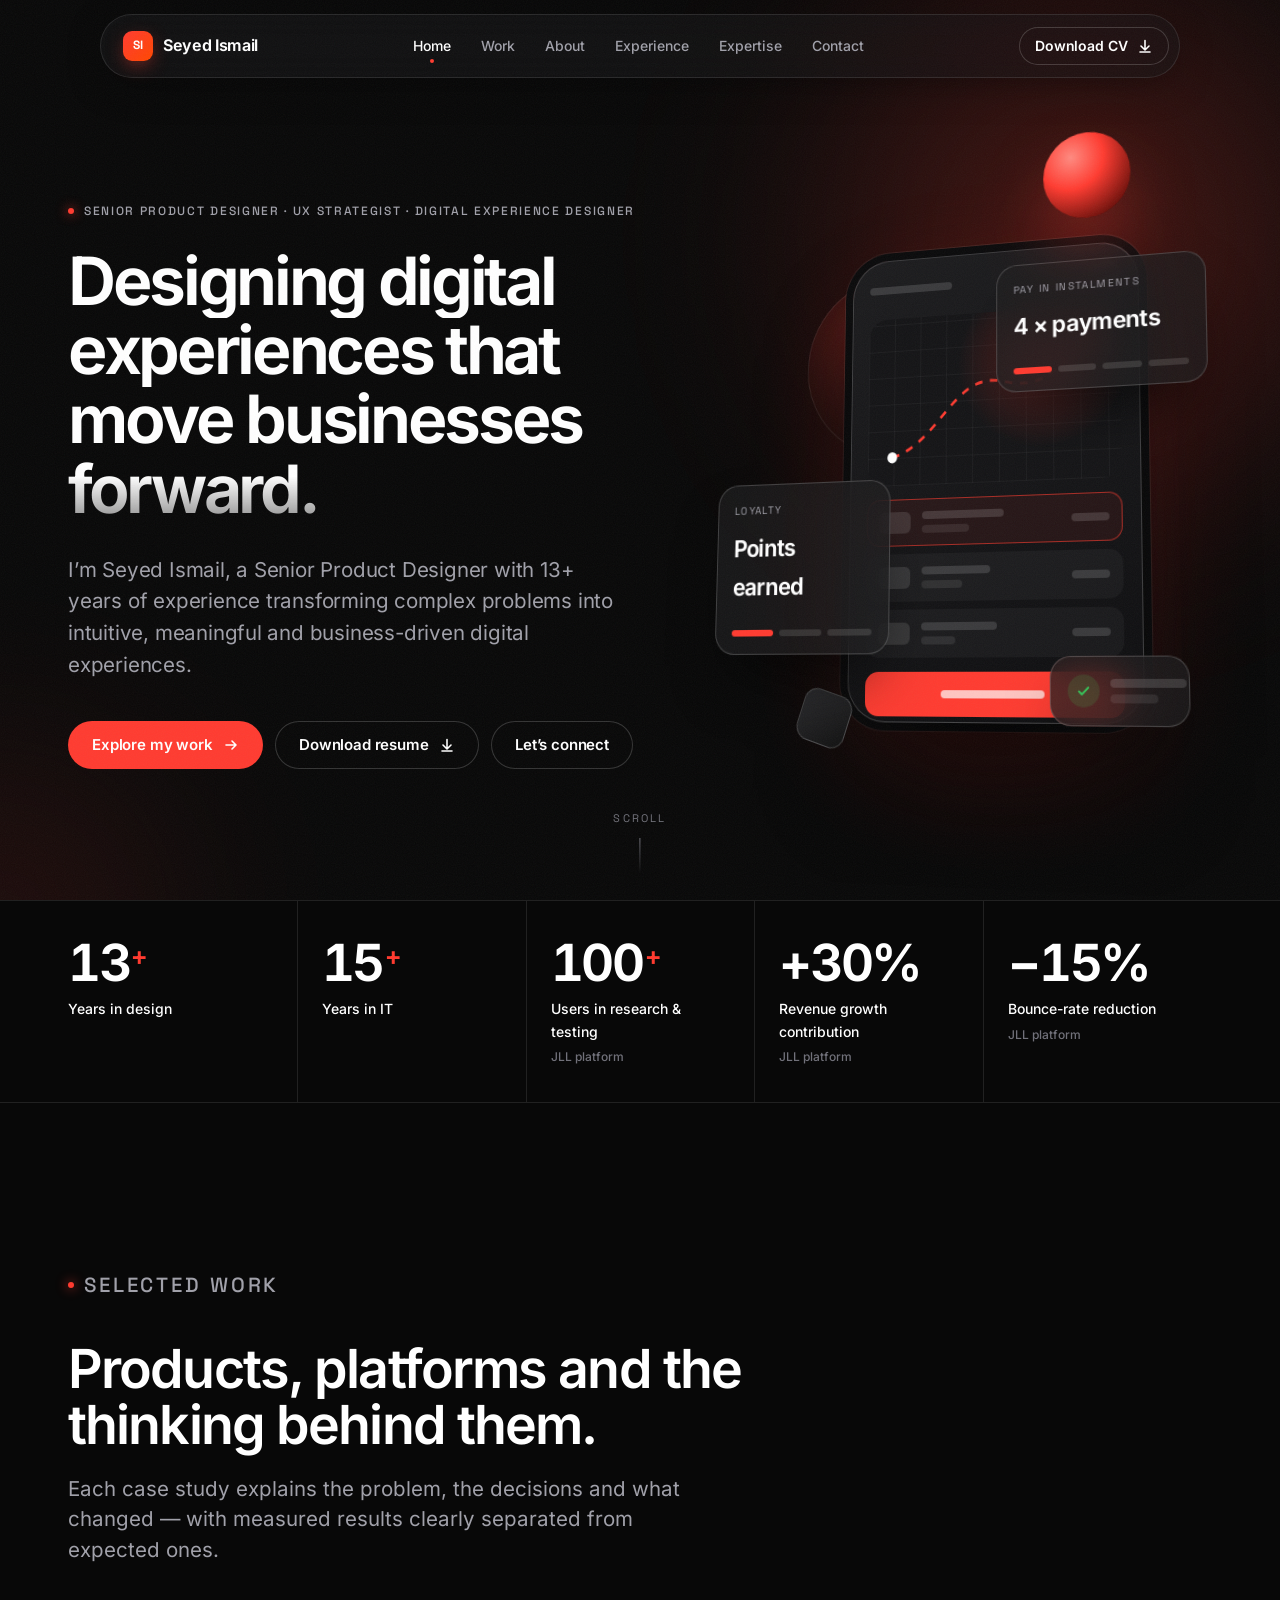
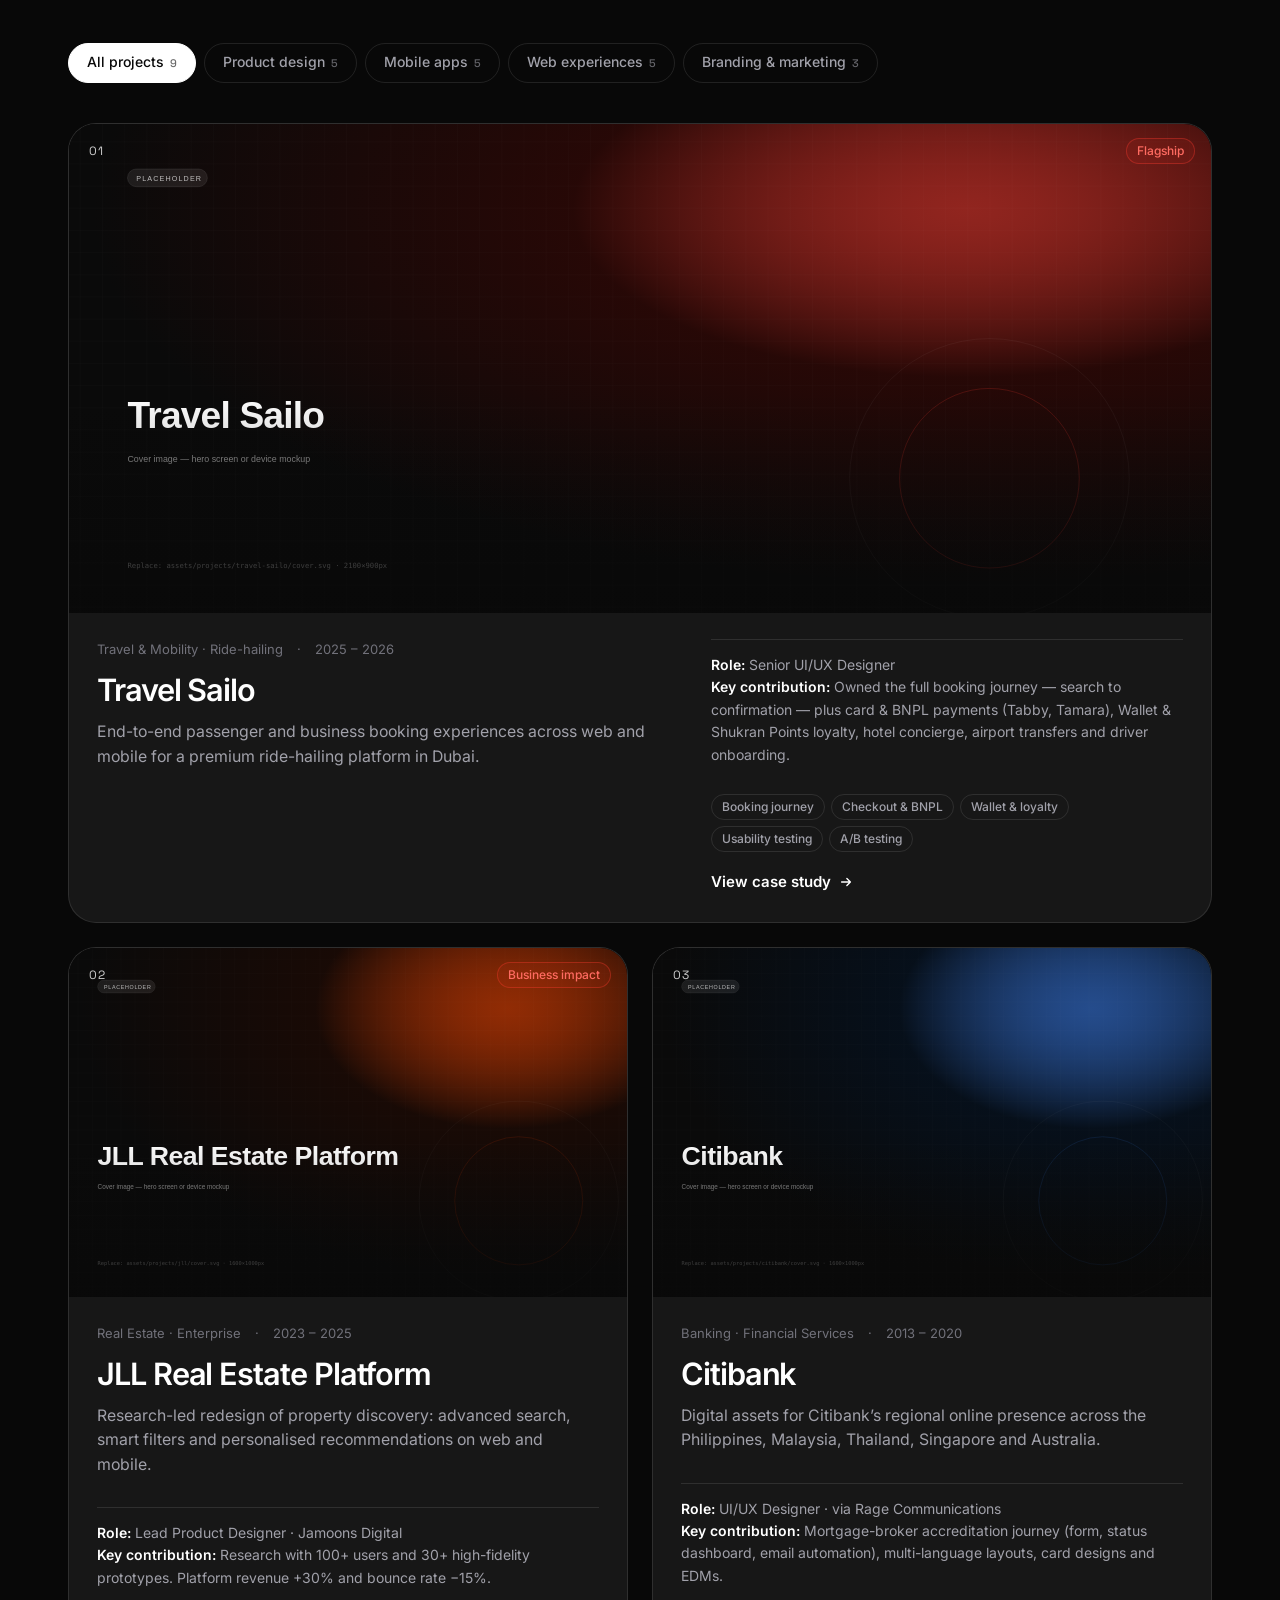
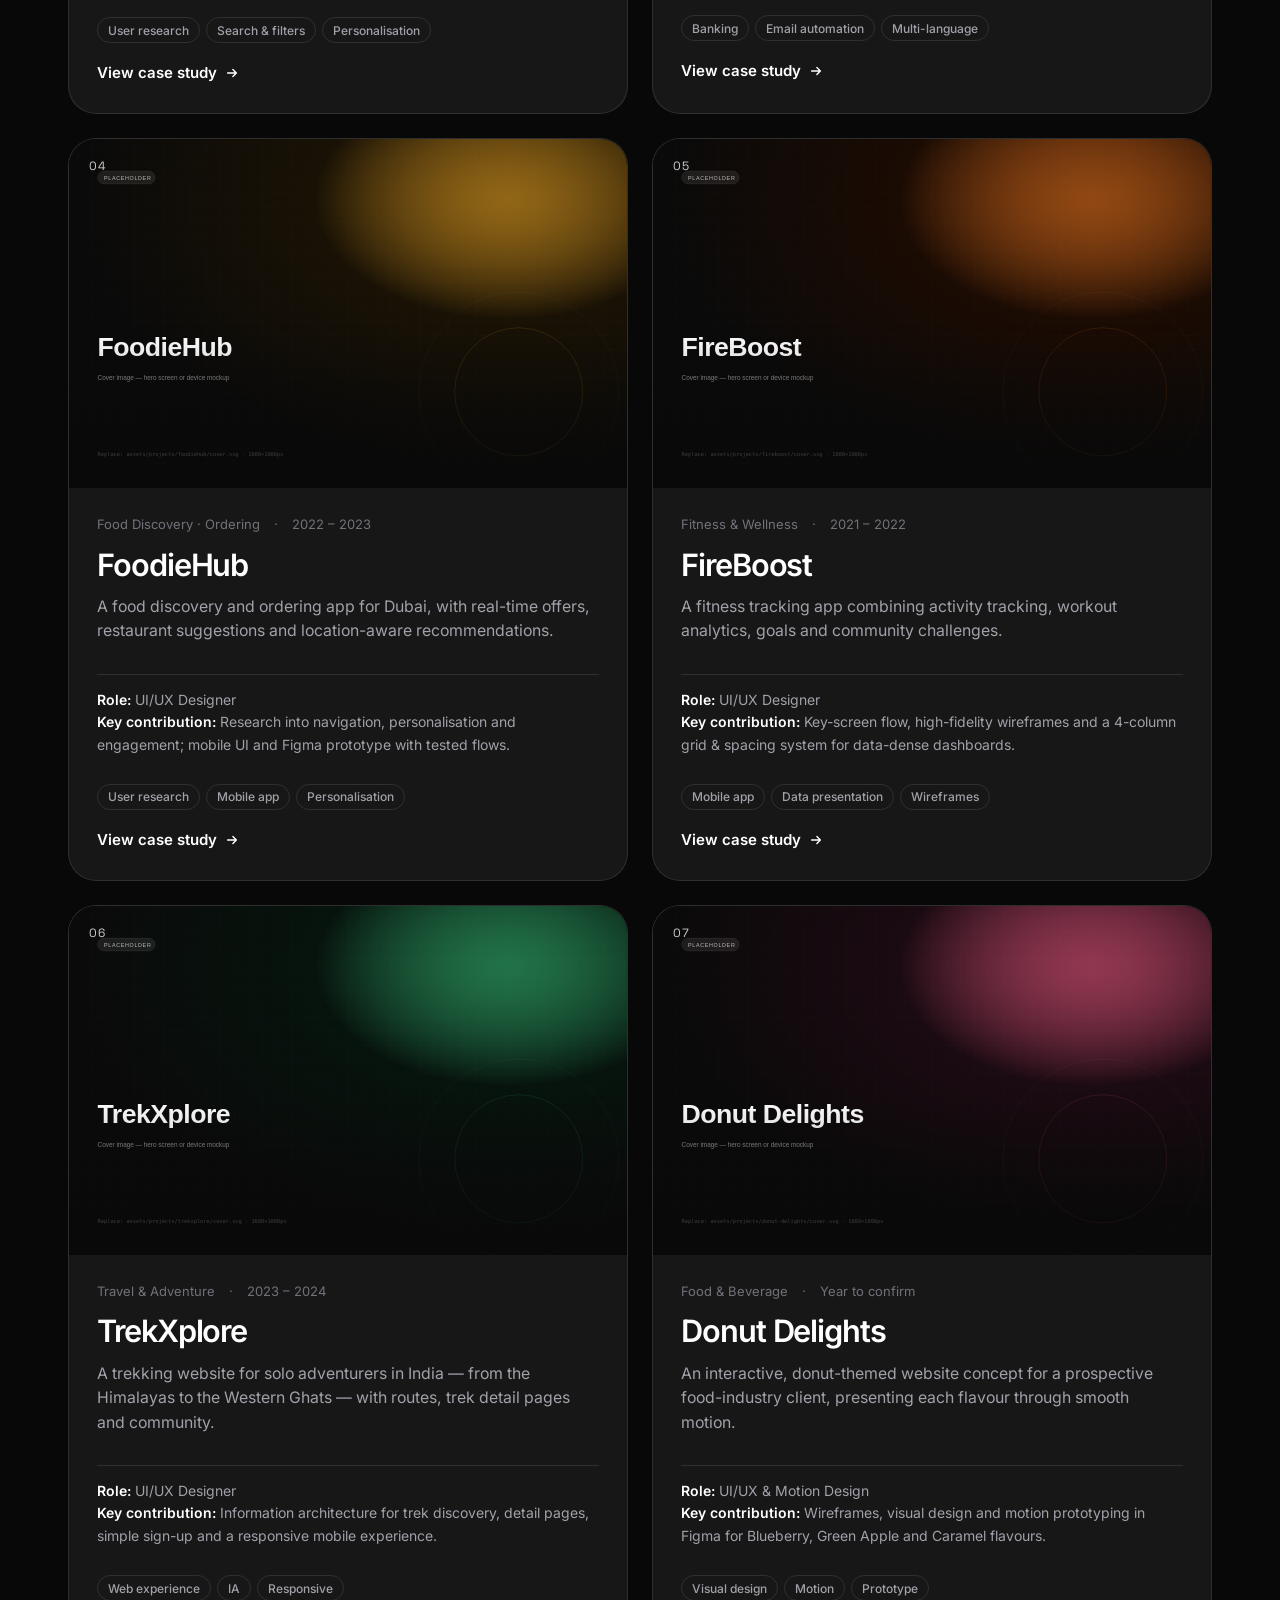
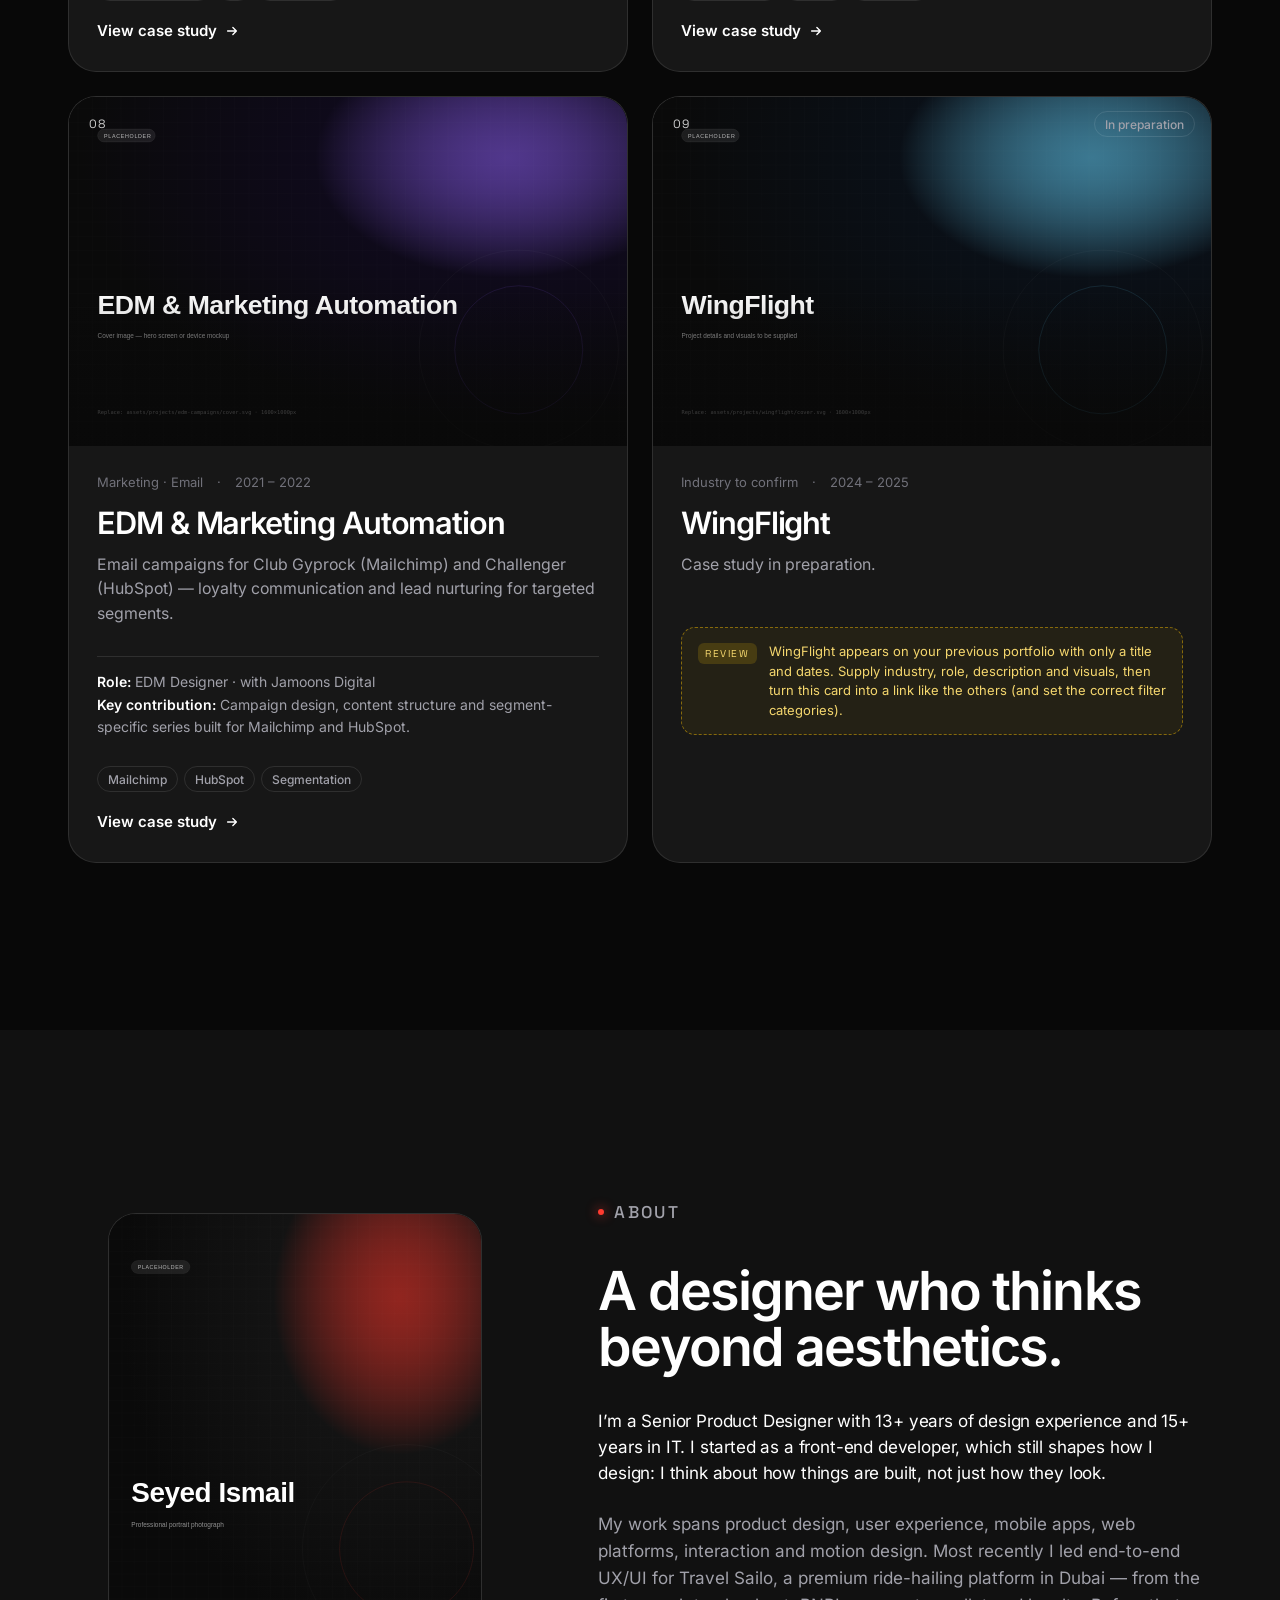
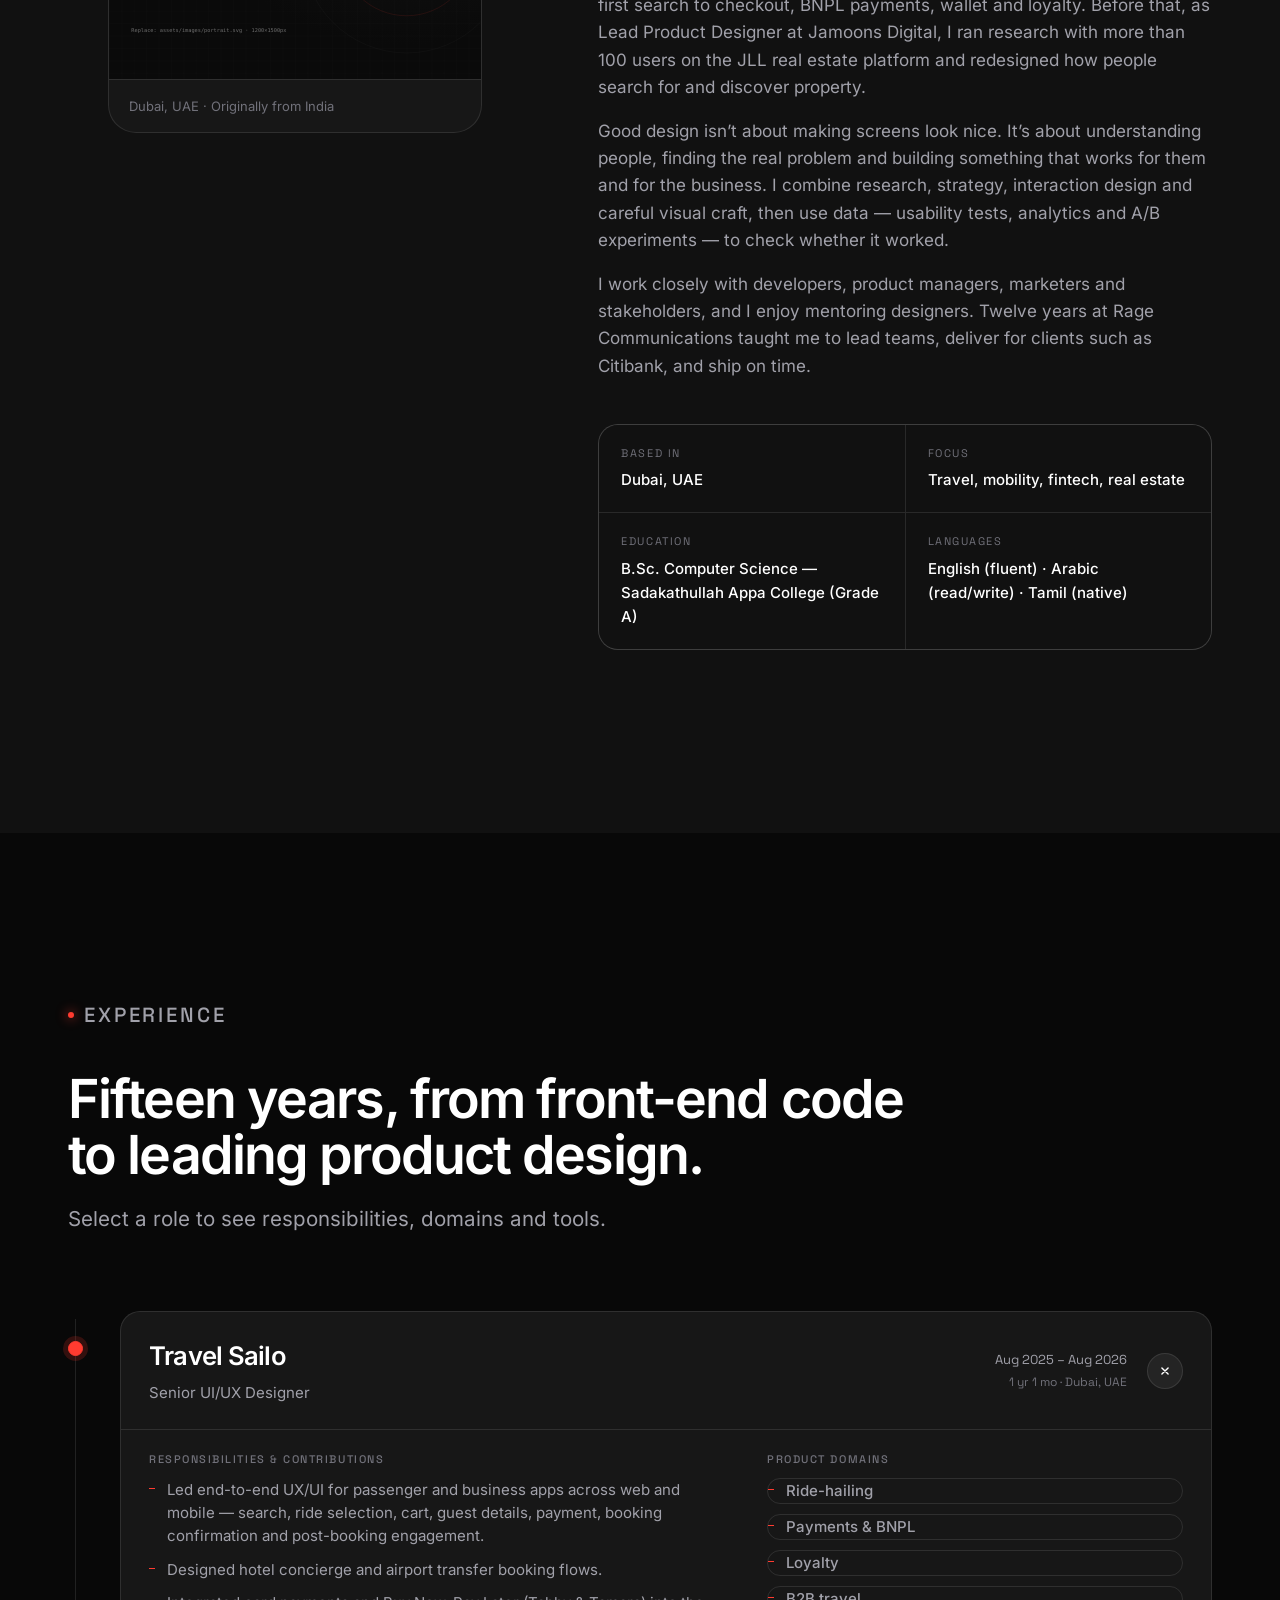
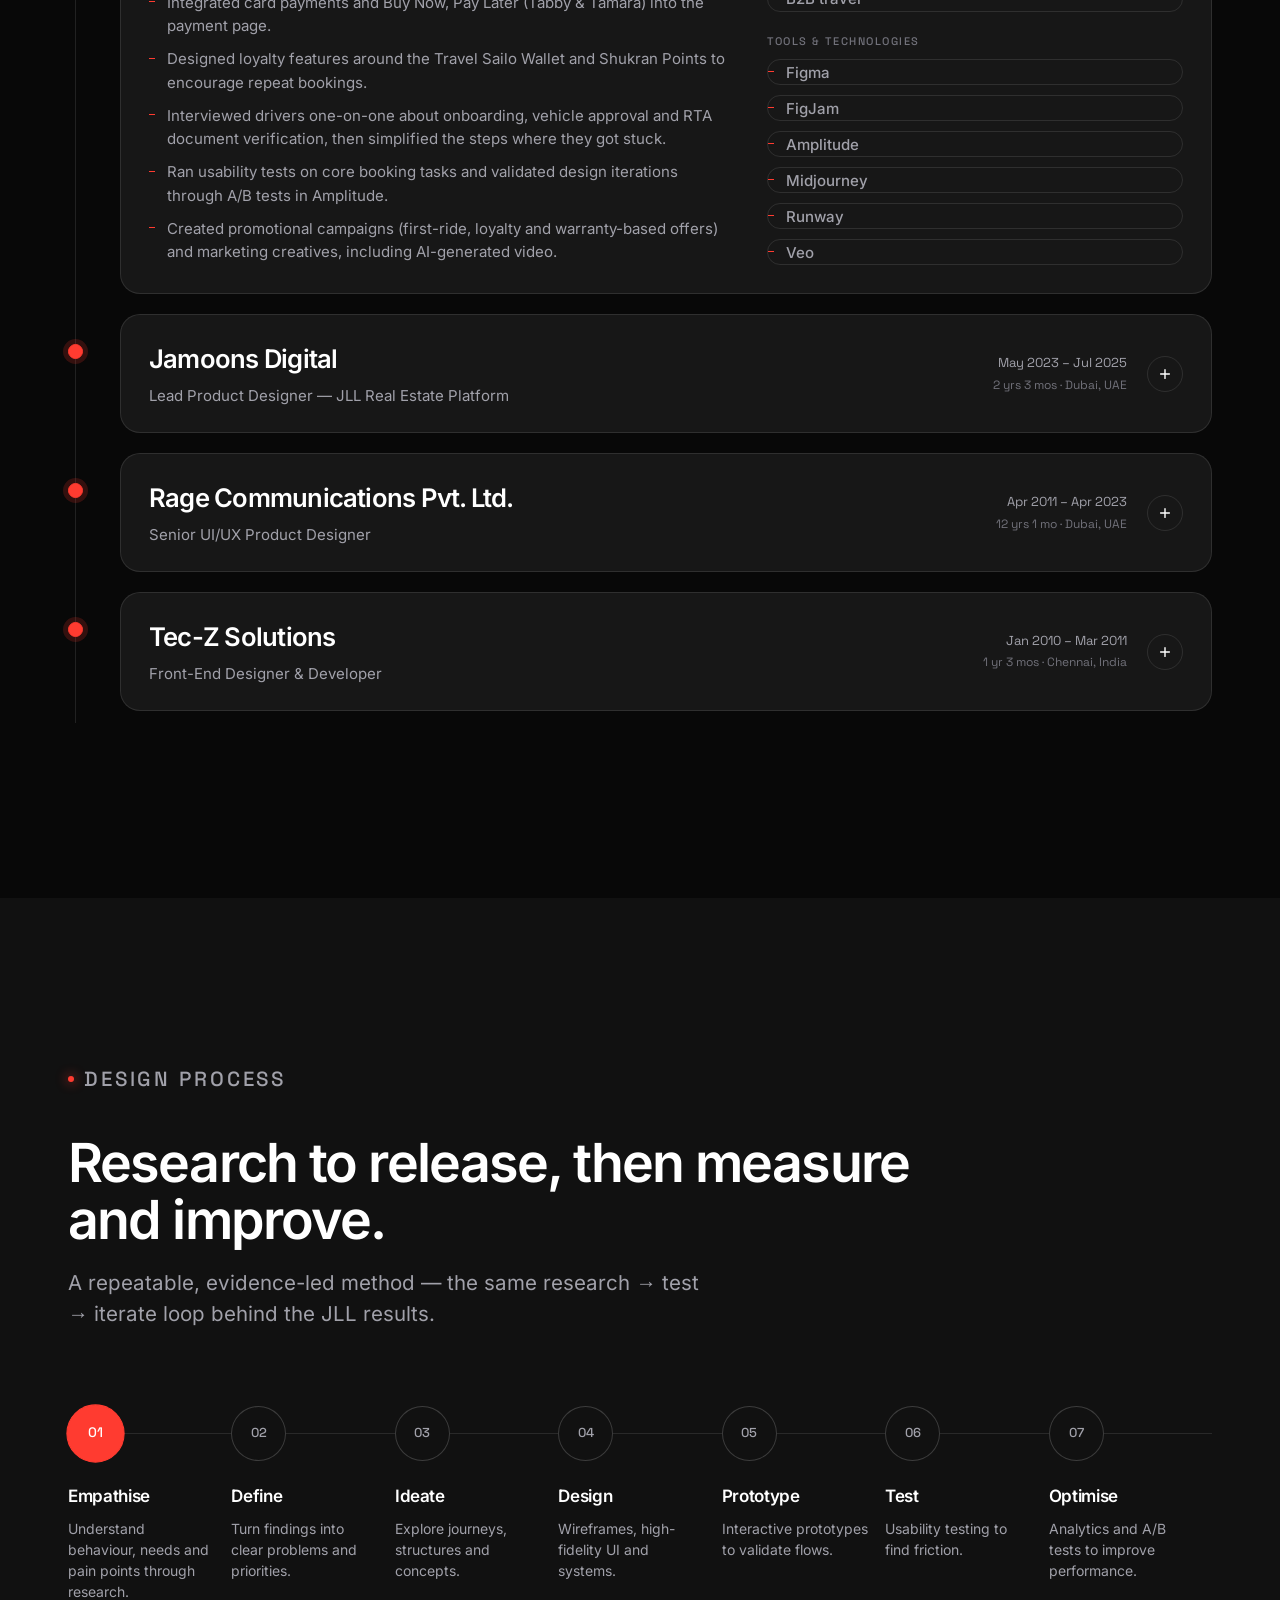
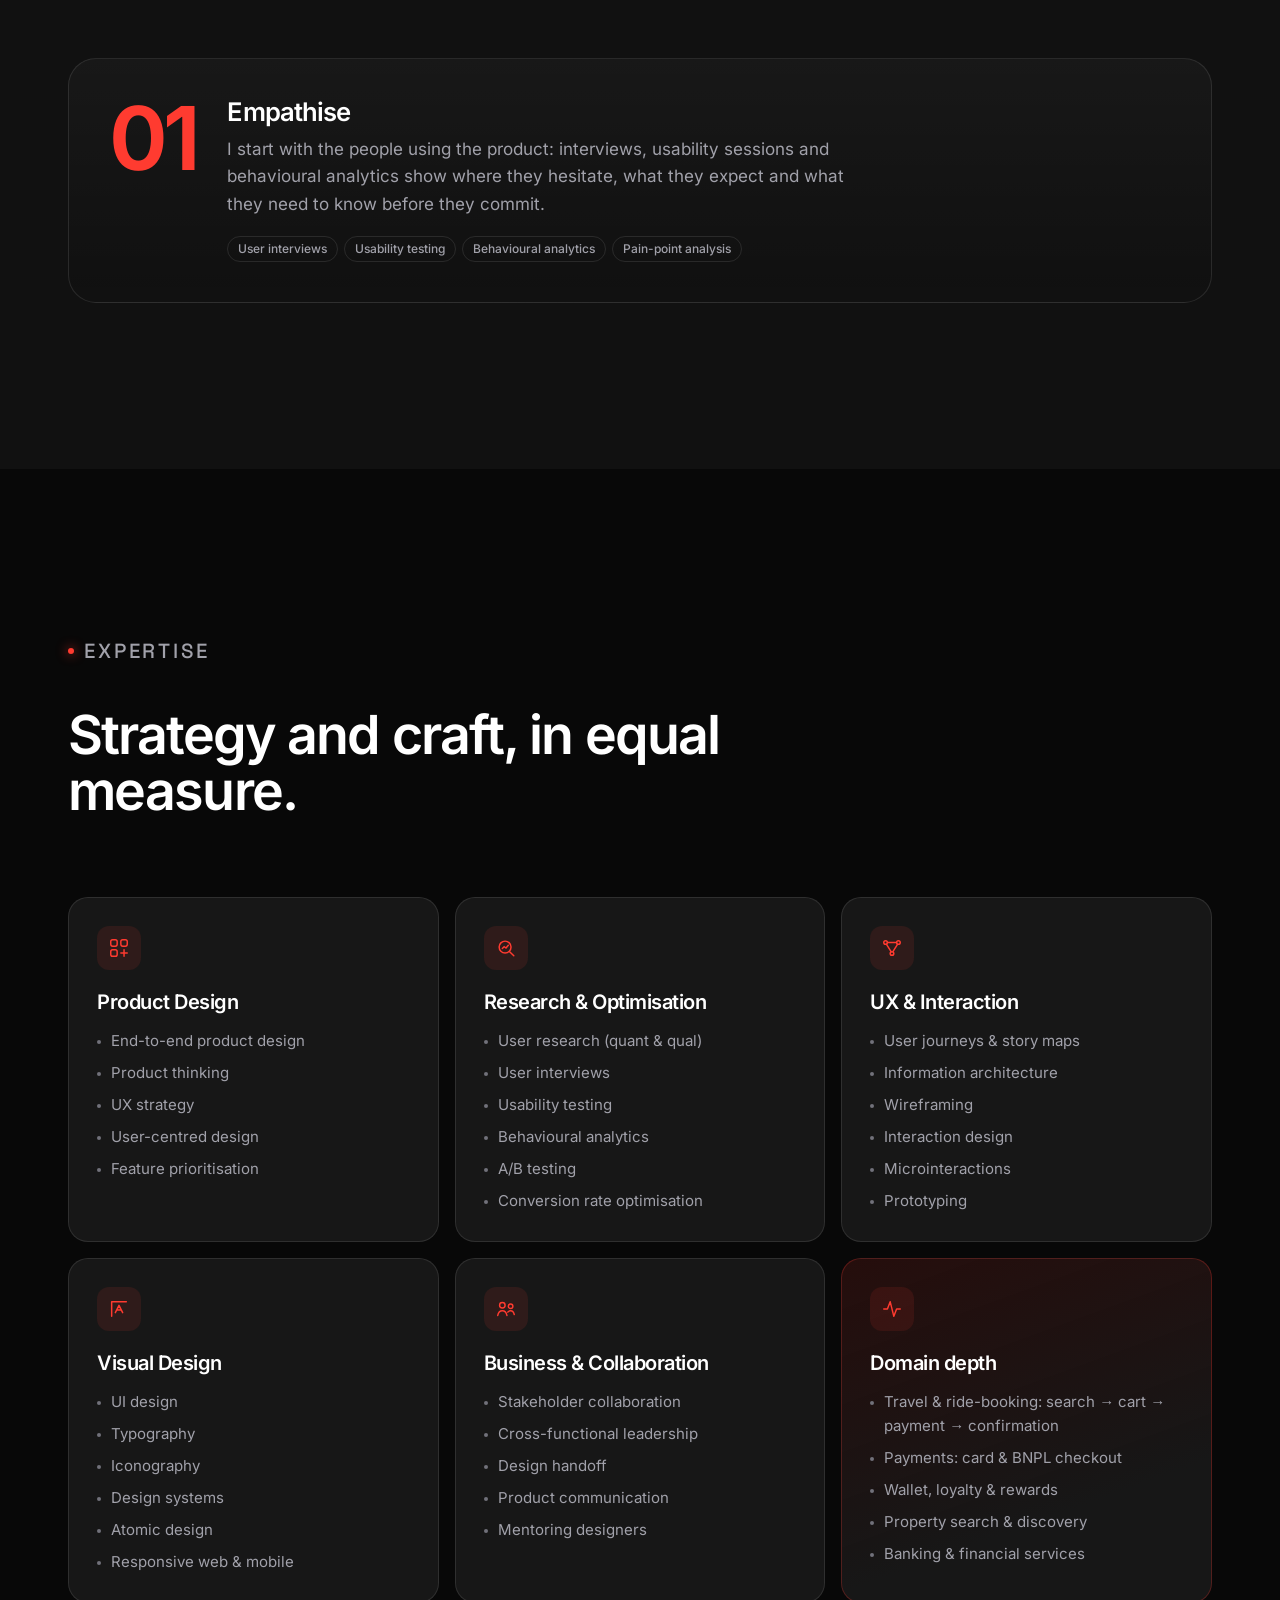
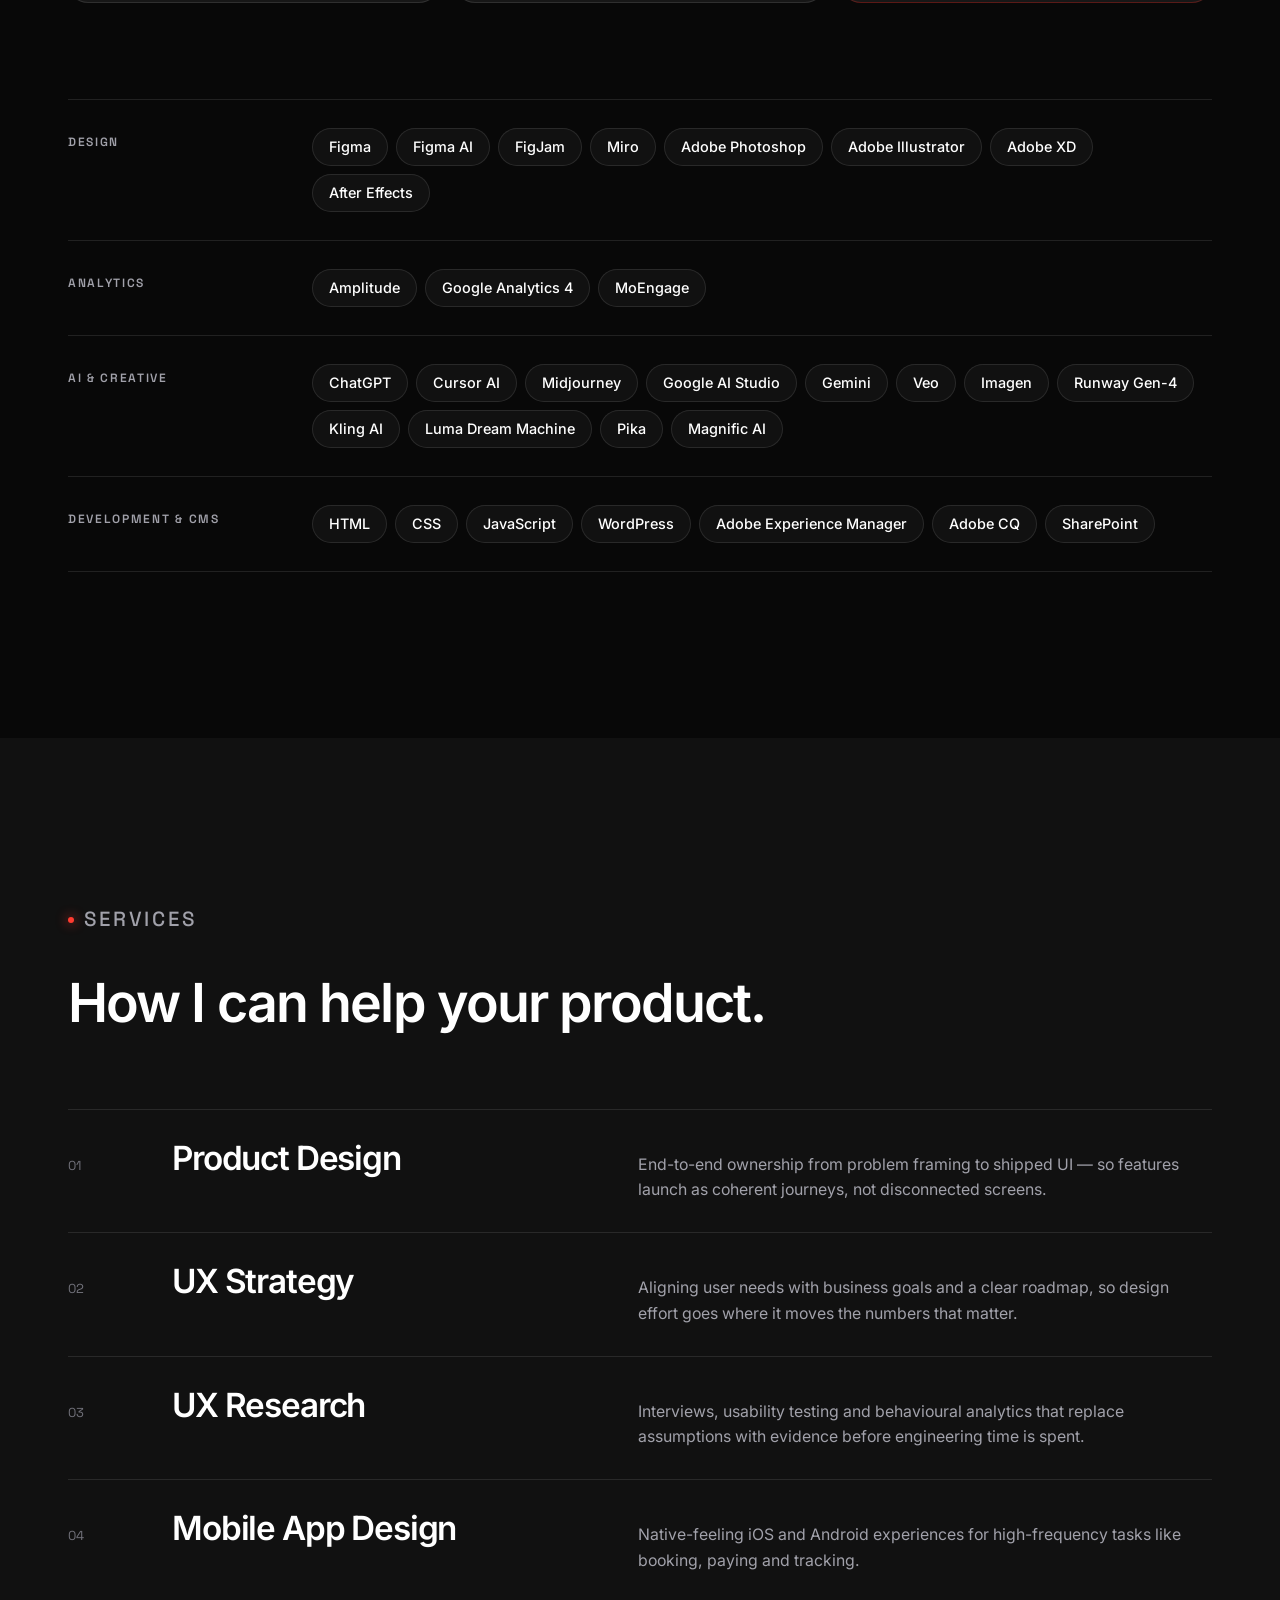
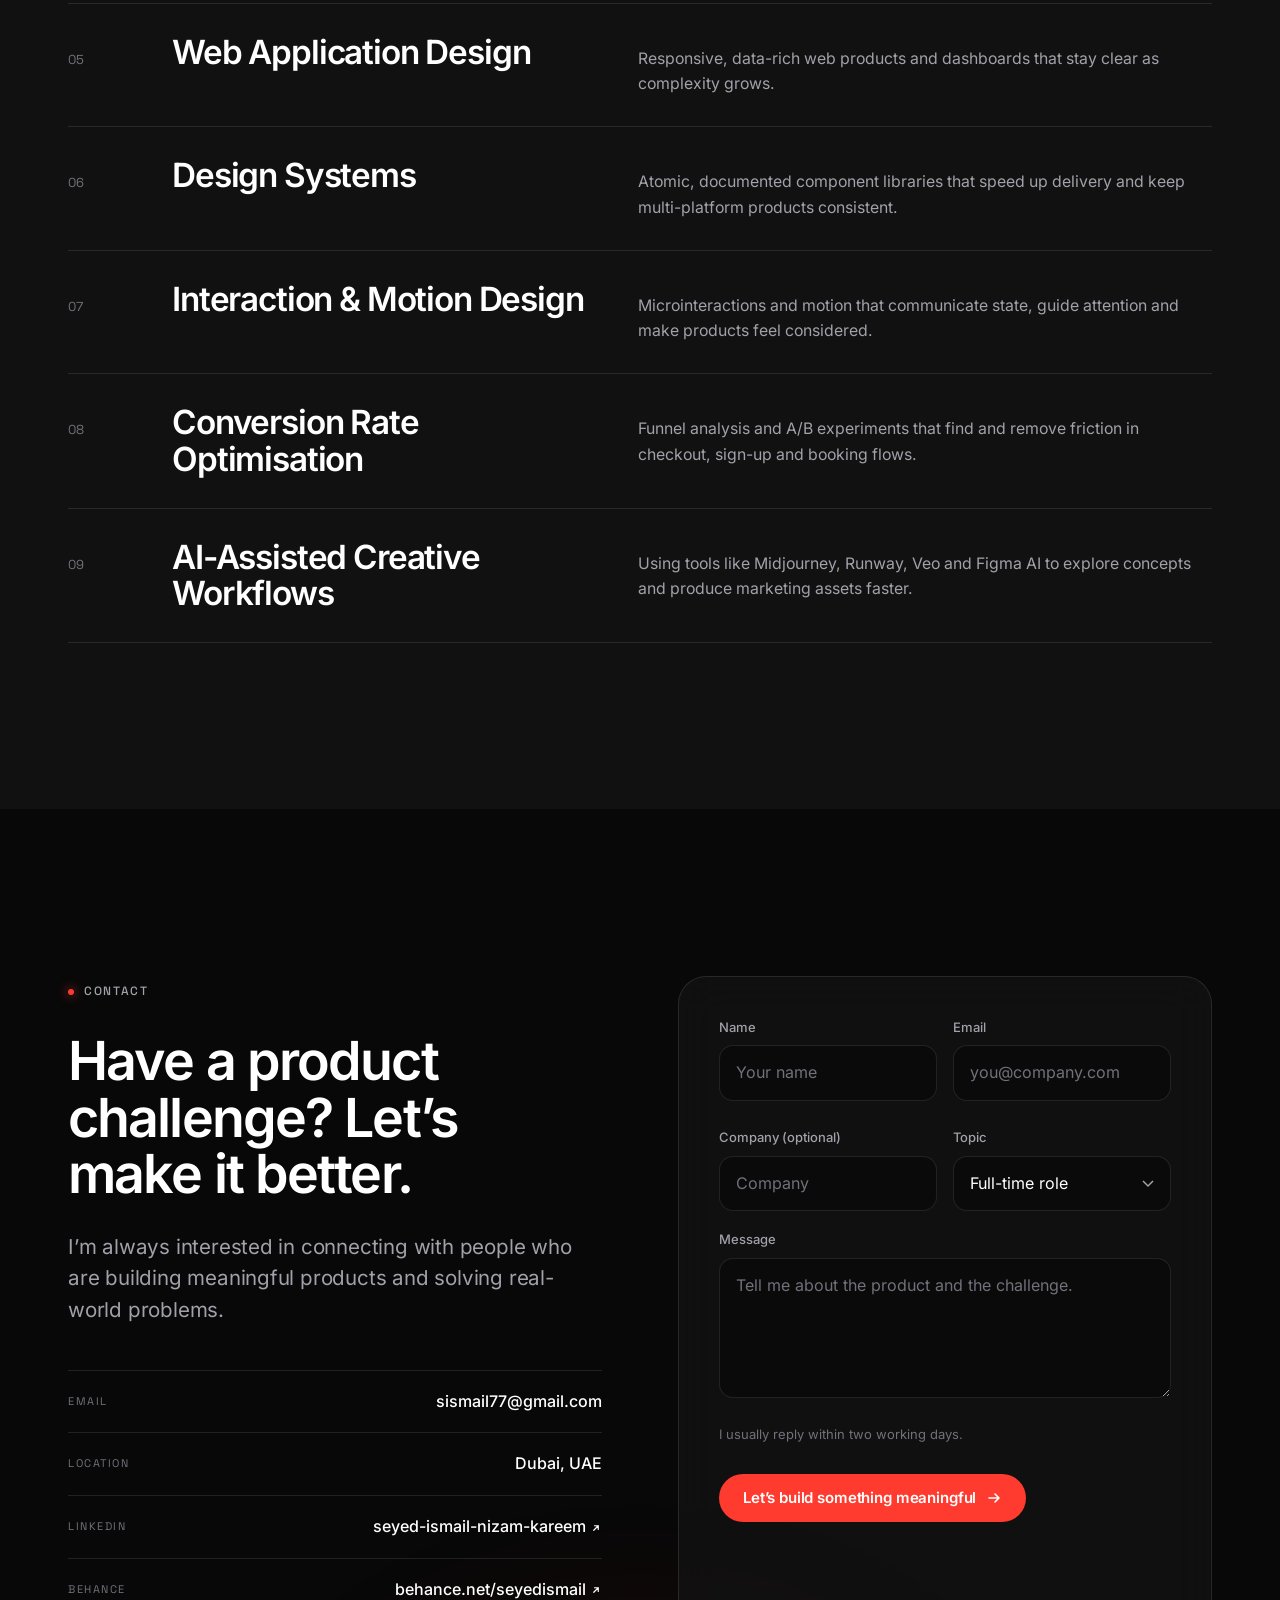
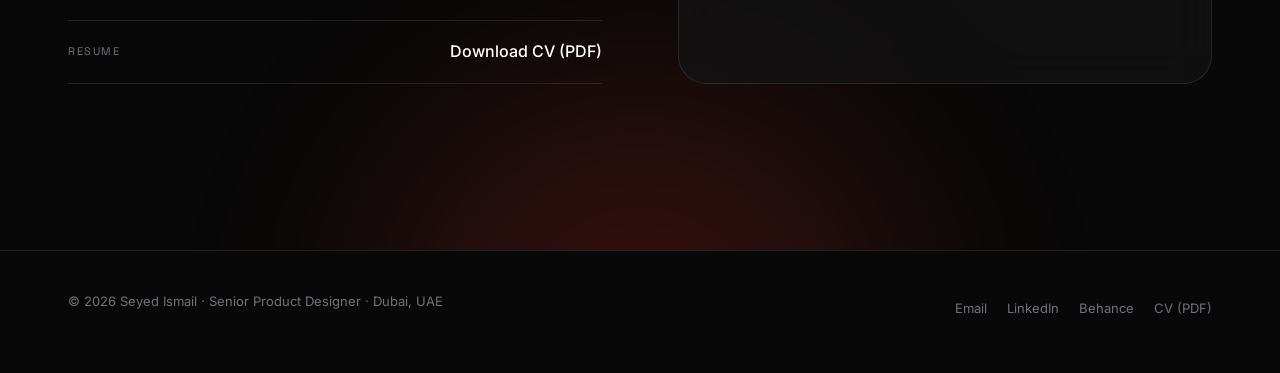
==== index.html @ 9ff61aeb "first commit" ====
<!DOCTYPE html>
<html lang="en" class="no-js" data-review="on">
<head>
<meta charset="utf-8">
<meta name="viewport" content="width=device-width, initial-scale=1, viewport-fit=cover">
<title>Seyed Ismail — Senior Product Designer in Dubai | UX Strategist</title>
<meta name="description" content="Senior Product Designer and UX Strategist in Dubai with 13+ years of design experience. End-to-end product design for travel, mobility, real estate and fintech — research, UX strategy and high-quality UI.">
<meta name="author" content="Seyed Ismail">
<meta name="theme-color" content="#080808">
<meta name="color-scheme" content="dark">
<link rel="canonical" href="https://seyedismail.com/">
<meta property="og:type" content="website">
<meta property="og:site_name" content="Seyed Ismail — Senior Product Designer">
<meta property="og:title" content="Seyed Ismail — Senior Product Designer in Dubai | UX Strategist">
<meta property="og:description" content="Senior Product Designer and UX Strategist in Dubai with 13+ years of design experience. End-to-end product design for travel, mobility, real estate and fintech — research, UX strategy and high-quality UI.">
<meta property="og:url" content="https://seyedismail.com/">
<meta property="og:image" content="https://seyedismail.com/assets/images/og-image.png">
<meta property="og:image:width" content="1200">
<meta property="og:image:height" content="630">
<meta name="twitter:card" content="summary_large_image">
<meta name="twitter:title" content="Seyed Ismail — Senior Product Designer in Dubai | UX Strategist">
<meta name="twitter:description" content="Senior Product Designer and UX Strategist in Dubai with 13+ years of design experience. End-to-end product design for travel, mobility, real estate and fintech — research, UX strategy and high-quality UI.">
<meta name="twitter:image" content="https://seyedismail.com/assets/images/og-image.png">
<link rel="icon" href="assets/icons/favicon.svg" type="image/svg+xml">
<link rel="icon" href="assets/icons/favicon-32.png" sizes="32x32" type="image/png">
<link rel="apple-touch-icon" href="assets/icons/apple-touch-icon.png">
<link rel="manifest" href="site.webmanifest">
<link rel="preload" href="assets/fonts/inter-var.woff2" as="font" type="font/woff2" crossorigin>
<link rel="stylesheet" href="css/style.css">
<link rel="stylesheet" href="css/animations.css">
<link rel="stylesheet" href="css/responsive.css">
<script type="application/ld+json">{"@context":"https://schema.org","@type":"Person","name":"Seyed Ismail","jobTitle":"Senior Product Designer","description":"Senior Product Designer and UX Strategist in Dubai with 13+ years of design experience across travel, mobility, real estate and financial services.","email":"mailto:sismail77@gmail.com","url":"https://seyedismail.com/","address":{"@type":"PostalAddress","addressLocality":"Dubai","addressCountry":"AE"},"alumniOf":{"@type":"CollegeOrUniversity","name":"Sadakathullah Appa College"},"knowsLanguage":["English","Arabic","Tamil"],"sameAs":["https://www.linkedin.com/in/seyed-ismail-nizam-kareem","https://www.behance.net/seyedismail"],"knowsAbout":["Product Design","UX Strategy","User Research","Usability Testing","Design Systems","Conversion Rate Optimisation"]}</script>

<script defer src="js/main.js"></script>
<script defer src="js/animations.js"></script>
<script defer src="js/interactions.js"></script>
</head>
<body>
<div class="loader" aria-hidden="true"><div class="loader__mark"><span class="wordmark__mark">SI</span><span class="loader__bar"><i></i></span></div></div><div class="page-fade" aria-hidden="true"></div>
<div class="grain" aria-hidden="true"></div>

<a class="skip-link" href="#main">Skip to content</a>
<header class="nav" role="banner">
  <nav class="nav__inner" aria-label="Primary">
    <a class="wordmark" href="#home" aria-label="Seyed Ismail — home"><span class="wordmark__mark" aria-hidden="true">SI</span><span>Seyed Ismail</span></a>
    <ul class="nav__links"><li><a href="#home">Home</a></li><li><a href="#work">Work</a></li><li><a href="#about">About</a></li><li><a href="#experience">Experience</a></li><li><a href="#expertise">Expertise</a></li><li><a href="#contact">Contact</a></li></ul>
    <div class="nav__actions">
      <a class="btn btn--sm btn--ghost" href="assets/cv/Seyed_Ismail_Senior_Product_Designer_CV.pdf" download data-magnetic="0.25">Download CV <svg class="down" viewBox="0 0 16 16" fill="none" aria-hidden="true"><path d="M8 2.5v9M4 8l4 4 4-4M3 14h10" stroke="currentColor" stroke-width="1.6" stroke-linecap="round" stroke-linejoin="round"/></svg></a>
      <button class="nav__toggle" type="button" aria-expanded="false" aria-controls="mobile-menu" aria-label="Open menu"><span></span><span></span></button>
    </div>
  </nav>
</header>
<div class="mobile-menu" id="mobile-menu" aria-hidden="true">
  <ul><li><a class="mobile-menu__link" href="#home"><small>01</small>Home</a></li><li><a class="mobile-menu__link" href="#work"><small>02</small>Work</a></li><li><a class="mobile-menu__link" href="#about"><small>03</small>About</a></li><li><a class="mobile-menu__link" href="#experience"><small>04</small>Experience</a></li><li><a class="mobile-menu__link" href="#expertise"><small>05</small>Expertise</a></li><li><a class="mobile-menu__link" href="#contact"><small>06</small>Contact</a></li></ul>
  <div class="mobile-menu__foot">
    <a class="btn btn--accent" href="assets/cv/Seyed_Ismail_Senior_Product_Designer_CV.pdf" download>Download CV <svg class="down" viewBox="0 0 16 16" fill="none" aria-hidden="true"><path d="M8 2.5v9M4 8l4 4 4-4M3 14h10" stroke="currentColor" stroke-width="1.6" stroke-linecap="round" stroke-linejoin="round"/></svg></a>
    <a class="btn btn--ghost" href="mailto:sismail77@gmail.com">sismail77@gmail.com</a>
  </div>
</div>
<main id="main">

<!-- ============================== HERO ============================== -->
<section class="hero" id="home" aria-labelledby="hero-title">
  <div class="ambient" aria-hidden="true"><span class="ambient__glow ambient__glow--1"></span><span class="ambient__glow ambient__glow--2"></span></div>
  <div class="container hero__grid">
    <div>
      <p class="eyebrow hero__descriptor" data-hero-fade>Senior Product Designer · UX Strategist · Digital Experience Designer</p>
      <h1 class="hero__title" id="hero-title"><span class="line"><span>Designing digital</span></span><span class="line"><span>experiences that</span></span><span class="line"><span>move businesses</span></span><span class="line"><span class="text-gradient">forward.</span></span></h1>
      <p class="lead hero__sub" data-hero-fade style="--d:.1s">I’m Seyed Ismail, a Senior Product Designer with 13+ years of experience transforming complex problems into intuitive, meaningful and business-driven digital experiences.</p>
      <div class="hero__ctas" data-hero-fade style="--d:.2s">
        <a class="btn btn--accent" href="#work" data-magnetic>Explore my work <svg class="arrow" viewBox="0 0 16 16" fill="none" aria-hidden="true"><path d="M3 8h10M9 4l4 4-4 4" stroke="currentColor" stroke-width="1.6" stroke-linecap="round" stroke-linejoin="round"/></svg></a>
        <a class="btn btn--ghost" href="assets/cv/Seyed_Ismail_Senior_Product_Designer_CV.pdf" download data-magnetic>Download resume <svg class="down" viewBox="0 0 16 16" fill="none" aria-hidden="true"><path d="M8 2.5v9M4 8l4 4 4-4M3 14h10" stroke="currentColor" stroke-width="1.6" stroke-linecap="round" stroke-linejoin="round"/></svg></a>
        <a class="btn btn--ghost" href="#contact" data-magnetic>Let’s connect</a>
      </div>
    </div>
    <div class="stage" data-hero-fade style="--d:.3s" aria-hidden="true">
      <div class="stage__scene">
        <div class="stage__layer stage__shape stage__ring"></div>
        <div class="stage__layer stage__device">
          <div class="ui-bar"><span class="ui-pill" style="width:34%"></span><span class="ui-dot"></span></div>
          <div class="ui-map"><svg viewBox="0 0 200 120" preserveAspectRatio="none"><path class="ui-route" d="M20 100 C 60 90, 70 40, 110 50 S 160 30, 180 18" fill="none" stroke="#ff3b30" stroke-width="2"/><circle cx="20" cy="100" r="4" fill="#fff"/><circle cx="180" cy="18" r="5" fill="#ff3b30"/></svg></div>
          <div class="ui-row is-selected"><span class="ui-ico"></span><span class="ui-lines"><span class="ui-pill" style="width:60%"></span><span class="ui-pill" style="width:35%;opacity:.6"></span></span><span class="ui-pill" style="width:16%"></span></div>
          <div class="ui-row"><span class="ui-ico"></span><span class="ui-lines"><span class="ui-pill" style="width:50%"></span><span class="ui-pill" style="width:30%;opacity:.6"></span></span><span class="ui-pill" style="width:16%"></span></div>
          <div class="ui-row"><span class="ui-ico"></span><span class="ui-lines"><span class="ui-pill" style="width:55%"></span><span class="ui-pill" style="width:25%;opacity:.6"></span></span><span class="ui-pill" style="width:16%"></span></div>
          <div class="ui-cta"><span class="ui-pill"></span></div>
        </div>
        <div class="stage__layer stage__float stage__float--pay"><p class="float-label">Pay in instalments</p><p class="float-value">4 × payments</p><div class="float-seg"><span></span><span></span><span></span><span></span></div></div>
        <div class="stage__layer stage__float stage__float--points"><p class="float-label">Loyalty</p><p class="float-value">Points earned</p><div class="float-seg"><span></span><span></span><span></span></div></div>
        <div class="stage__layer stage__float stage__float--check"><span class="check-ico"><svg viewBox="0 0 16 16" fill="none" aria-hidden="true"><path d="m3 8.5 3 3 7-7" stroke="currentColor" stroke-width="2" stroke-linecap="round" stroke-linejoin="round"/></svg></span><span><span class="ui-pill" style="display:block;width:70px;margin-bottom:6px"></span><span class="ui-pill" style="display:block;width:44px;opacity:.6"></span></span></div>
        <div class="stage__layer stage__shape stage__orb"></div>
        <div class="stage__layer stage__shape stage__cube"></div>
      </div>
    </div>
  </div>
  <div class="hero__scroll" aria-hidden="true">Scroll<i></i></div>
</section>

<section class="stats" aria-label="Experience in numbers">
  <div class="container stats__grid" data-stagger>
    <div class="stat" data-reveal><p class="stat__value"><span data-count="13">13</span><sup>+</sup></p><p class="stat__label">Years in design</p></div>
    <div class="stat" data-reveal><p class="stat__value"><span data-count="15">15</span><sup>+</sup></p><p class="stat__label">Years in IT</p></div>
    <div class="stat" data-reveal><p class="stat__value"><span data-count="100">100</span><sup>+</sup></p><p class="stat__label">Users in research & testing<span class="stat__context">JLL platform</span></p></div>
    <div class="stat" data-reveal><p class="stat__value"><span data-count="30" data-prefix="+" data-suffix="%">+30%</span></p><p class="stat__label">Revenue growth contribution<span class="stat__context">JLL platform</span></p></div>
    <div class="stat" data-reveal><p class="stat__value"><span data-count="15" data-prefix="−" data-suffix="%">−15%</span></p><p class="stat__label">Bounce-rate reduction<span class="stat__context">JLL platform</span></p></div>
  </div>
</section>

<!-- ============================== WORK ============================== -->
<section class="section" id="work" aria-labelledby="work-title">
  <div class="container">
    <header class="section-head">
      <p class="eyebrow" data-reveal>Selected work</p>
      <h2 id="work-title" data-reveal>Products, platforms and the thinking behind them.</h2>
      <p data-reveal>Each case study explains the problem, the decisions and what changed — with measured results clearly separated from expected ones.</p>
    </header>
    <div class="filters" role="group" aria-label="Filter projects" data-filters data-reveal>
      <button class="filter" type="button" data-filter="all" aria-pressed="true">All projects</button>
      <button class="filter" type="button" data-filter="product" aria-pressed="false">Product design</button>
      <button class="filter" type="button" data-filter="mobile" aria-pressed="false">Mobile apps</button>
      <button class="filter" type="button" data-filter="web" aria-pressed="false">Web experiences</button>
      <button class="filter" type="button" data-filter="branding" aria-pressed="false">Branding & marketing</button>
    </div>
    <p class="visually-hidden" id="filter-status" aria-live="polite"></p>
    <div class="work-grid">
<article class="project-card project-card--feature" data-categories="product mobile web" data-reveal>
  <a class="project-card__link" href="projects/travel-sailo.html" data-tilt="3" aria-label="Travel Sailo — view case study">
    <div class="project-card__inner">
      <div class="project-card__media"><span class="project-card__index">01</span><span class="tag tag--accent project-card__badge">Flagship</span><img src="assets/projects/travel-sailo/cover.svg" width="2100" height="900" alt="Travel Sailo project cover" loading="lazy" decoding="async"></div>
      <div class="project-card__body"><div class="col"><div class="project-card__meta"><span>Travel & Mobility · Ride-hailing</span><span>2025 – 2026</span></div><h3 class="project-card__title">Travel Sailo</h3><p class="project-card__desc">End-to-end passenger and business booking experiences across web and mobile for a premium ride-hailing platform in Dubai.</p></div><div class="col"><p class="project-card__contrib"><strong>Role:</strong> Senior UI/UX Designer<br><strong>Key contribution:</strong> Owned the full booking journey — search to confirmation — plus card & BNPL payments (Tabby, Tamara), Wallet & Shukran Points loyalty, hotel concierge, airport transfers and driver onboarding.</p><ul class="tag-list"><li class="tag">Booking journey</li><li class="tag">Checkout & BNPL</li><li class="tag">Wallet & loyalty</li><li class="tag">Usability testing</li><li class="tag">A/B testing</li></ul><span class="project-card__cta">View case study <svg class="arrow" viewBox="0 0 16 16" fill="none" aria-hidden="true"><path d="M3 8h10M9 4l4 4-4 4" stroke="currentColor" stroke-width="1.6" stroke-linecap="round" stroke-linejoin="round"/></svg></span></div></div>
      <span class="project-card__glare" aria-hidden="true"></span>
    </div>
  </a>
</article>
<article class="project-card" data-categories="product web mobile" data-reveal>
  <a class="project-card__link" href="projects/jll.html" data-tilt="5" aria-label="JLL Real Estate Platform — view case study">
    <div class="project-card__inner">
      <div class="project-card__media"><span class="project-card__index">02</span><span class="tag tag--accent project-card__badge">Business impact</span><img src="assets/projects/jll/cover.svg" width="1600" height="1000" alt="JLL Real Estate Platform project cover" loading="lazy" decoding="async"></div>
      <div class="project-card__body"><div class="project-card__meta"><span>Real Estate · Enterprise</span><span>2023 – 2025</span></div><h3 class="project-card__title">JLL Real Estate Platform</h3><p class="project-card__desc">Research-led redesign of property discovery: advanced search, smart filters and personalised recommendations on web and mobile.</p><p class="project-card__contrib"><strong>Role:</strong> Lead Product Designer · Jamoons Digital<br><strong>Key contribution:</strong> Research with 100+ users and 30+ high-fidelity prototypes. Platform revenue +30% and bounce rate −15%.</p><ul class="tag-list"><li class="tag">User research</li><li class="tag">Search & filters</li><li class="tag">Personalisation</li></ul><span class="project-card__cta">View case study <svg class="arrow" viewBox="0 0 16 16" fill="none" aria-hidden="true"><path d="M3 8h10M9 4l4 4-4 4" stroke="currentColor" stroke-width="1.6" stroke-linecap="round" stroke-linejoin="round"/></svg></span></div>
      <span class="project-card__glare" aria-hidden="true"></span>
    </div>
  </a>
</article>
<article class="project-card" data-categories="web branding" data-reveal>
  <a class="project-card__link" href="projects/citibank.html" data-tilt="5" aria-label="Citibank — view case study">
    <div class="project-card__inner">
      <div class="project-card__media"><span class="project-card__index">03</span><img src="assets/projects/citibank/cover.svg" width="1600" height="1000" alt="Citibank project cover" loading="lazy" decoding="async"></div>
      <div class="project-card__body"><div class="project-card__meta"><span>Banking · Financial Services</span><span>2013 – 2020</span></div><h3 class="project-card__title">Citibank</h3><p class="project-card__desc">Digital assets for Citibank’s regional online presence across the Philippines, Malaysia, Thailand, Singapore and Australia.</p><p class="project-card__contrib"><strong>Role:</strong> UI/UX Designer · via Rage Communications<br><strong>Key contribution:</strong> Mortgage-broker accreditation journey (form, status dashboard, email automation), multi-language layouts, card designs and EDMs.</p><ul class="tag-list"><li class="tag">Banking</li><li class="tag">Email automation</li><li class="tag">Multi-language</li></ul><span class="project-card__cta">View case study <svg class="arrow" viewBox="0 0 16 16" fill="none" aria-hidden="true"><path d="M3 8h10M9 4l4 4-4 4" stroke="currentColor" stroke-width="1.6" stroke-linecap="round" stroke-linejoin="round"/></svg></span></div>
      <span class="project-card__glare" aria-hidden="true"></span>
    </div>
  </a>
</article>
<article class="project-card" data-categories="product mobile" data-reveal>
  <a class="project-card__link" href="projects/foodiehub.html" data-tilt="5" aria-label="FoodieHub — view case study">
    <div class="project-card__inner">
      <div class="project-card__media"><span class="project-card__index">04</span><img src="assets/projects/foodiehub/cover.svg" width="1600" height="1000" alt="FoodieHub project cover" loading="lazy" decoding="async"></div>
      <div class="project-card__body"><div class="project-card__meta"><span>Food Discovery · Ordering</span><span>2022 – 2023</span></div><h3 class="project-card__title">FoodieHub</h3><p class="project-card__desc">A food discovery and ordering app for Dubai, with real-time offers, restaurant suggestions and location-aware recommendations.</p><p class="project-card__contrib"><strong>Role:</strong> UI/UX Designer<br><strong>Key contribution:</strong> Research into navigation, personalisation and engagement; mobile UI and Figma prototype with tested flows.</p><ul class="tag-list"><li class="tag">User research</li><li class="tag">Mobile app</li><li class="tag">Personalisation</li></ul><span class="project-card__cta">View case study <svg class="arrow" viewBox="0 0 16 16" fill="none" aria-hidden="true"><path d="M3 8h10M9 4l4 4-4 4" stroke="currentColor" stroke-width="1.6" stroke-linecap="round" stroke-linejoin="round"/></svg></span></div>
      <span class="project-card__glare" aria-hidden="true"></span>
    </div>
  </a>
</article>
<article class="project-card" data-categories="product mobile" data-reveal>
  <a class="project-card__link" href="projects/fireboost.html" data-tilt="5" aria-label="FireBoost — view case study">
    <div class="project-card__inner">
      <div class="project-card__media"><span class="project-card__index">05</span><img src="assets/projects/fireboost/cover.svg" width="1600" height="1000" alt="FireBoost project cover" loading="lazy" decoding="async"></div>
      <div class="project-card__body"><div class="project-card__meta"><span>Fitness & Wellness</span><span>2021 – 2022</span></div><h3 class="project-card__title">FireBoost</h3><p class="project-card__desc">A fitness tracking app combining activity tracking, workout analytics, goals and community challenges.</p><p class="project-card__contrib"><strong>Role:</strong> UI/UX Designer<br><strong>Key contribution:</strong> Key-screen flow, high-fidelity wireframes and a 4-column grid & spacing system for data-dense dashboards.</p><ul class="tag-list"><li class="tag">Mobile app</li><li class="tag">Data presentation</li><li class="tag">Wireframes</li></ul><span class="project-card__cta">View case study <svg class="arrow" viewBox="0 0 16 16" fill="none" aria-hidden="true"><path d="M3 8h10M9 4l4 4-4 4" stroke="currentColor" stroke-width="1.6" stroke-linecap="round" stroke-linejoin="round"/></svg></span></div>
      <span class="project-card__glare" aria-hidden="true"></span>
    </div>
  </a>
</article>
<article class="project-card" data-categories="web mobile" data-reveal>
  <a class="project-card__link" href="projects/trekxplore.html" data-tilt="5" aria-label="TrekXplore — view case study">
    <div class="project-card__inner">
      <div class="project-card__media"><span class="project-card__index">06</span><img src="assets/projects/trekxplore/cover.svg" width="1600" height="1000" alt="TrekXplore project cover" loading="lazy" decoding="async"></div>
      <div class="project-card__body"><div class="project-card__meta"><span>Travel & Adventure</span><span>2023 – 2024</span></div><h3 class="project-card__title">TrekXplore</h3><p class="project-card__desc">A trekking website for solo adventurers in India — from the Himalayas to the Western Ghats — with routes, trek detail pages and community.</p><p class="project-card__contrib"><strong>Role:</strong> UI/UX Designer<br><strong>Key contribution:</strong> Information architecture for trek discovery, detail pages, simple sign-up and a responsive mobile experience.</p><ul class="tag-list"><li class="tag">Web experience</li><li class="tag">IA</li><li class="tag">Responsive</li></ul><span class="project-card__cta">View case study <svg class="arrow" viewBox="0 0 16 16" fill="none" aria-hidden="true"><path d="M3 8h10M9 4l4 4-4 4" stroke="currentColor" stroke-width="1.6" stroke-linecap="round" stroke-linejoin="round"/></svg></span></div>
      <span class="project-card__glare" aria-hidden="true"></span>
    </div>
  </a>
</article>
<article class="project-card" data-categories="web branding" data-reveal>
  <a class="project-card__link" href="projects/donut-delights.html" data-tilt="5" aria-label="Donut Delights — view case study">
    <div class="project-card__inner">
      <div class="project-card__media"><span class="project-card__index">07</span><img src="assets/projects/donut-delights/cover.svg" width="1600" height="1000" alt="Donut Delights project cover" loading="lazy" decoding="async"></div>
      <div class="project-card__body"><div class="project-card__meta"><span>Food & Beverage</span><span>Year to confirm</span></div><h3 class="project-card__title">Donut Delights</h3><p class="project-card__desc">An interactive, donut-themed website concept for a prospective food-industry client, presenting each flavour through smooth motion.</p><p class="project-card__contrib"><strong>Role:</strong> UI/UX & Motion Design<br><strong>Key contribution:</strong> Wireframes, visual design and motion prototyping in Figma for Blueberry, Green Apple and Caramel flavours.</p><ul class="tag-list"><li class="tag">Visual design</li><li class="tag">Motion</li><li class="tag">Prototype</li></ul><span class="project-card__cta">View case study <svg class="arrow" viewBox="0 0 16 16" fill="none" aria-hidden="true"><path d="M3 8h10M9 4l4 4-4 4" stroke="currentColor" stroke-width="1.6" stroke-linecap="round" stroke-linejoin="round"/></svg></span></div>
      <span class="project-card__glare" aria-hidden="true"></span>
    </div>
  </a>
</article>
<article class="project-card" data-categories="branding" data-reveal>
  <a class="project-card__link" href="projects/edm-campaigns.html" data-tilt="5" aria-label="EDM & Marketing Automation — view case study">
    <div class="project-card__inner">
      <div class="project-card__media"><span class="project-card__index">08</span><img src="assets/projects/edm-campaigns/cover.svg" width="1600" height="1000" alt="EDM & Marketing Automation project cover" loading="lazy" decoding="async"></div>
      <div class="project-card__body"><div class="project-card__meta"><span>Marketing · Email</span><span>2021 – 2022</span></div><h3 class="project-card__title">EDM & Marketing Automation</h3><p class="project-card__desc">Email campaigns for Club Gyprock (Mailchimp) and Challenger (HubSpot) — loyalty communication and lead nurturing for targeted segments.</p><p class="project-card__contrib"><strong>Role:</strong> EDM Designer · with Jamoons Digital<br><strong>Key contribution:</strong> Campaign design, content structure and segment-specific series built for Mailchimp and HubSpot.</p><ul class="tag-list"><li class="tag">Mailchimp</li><li class="tag">HubSpot</li><li class="tag">Segmentation</li></ul><span class="project-card__cta">View case study <svg class="arrow" viewBox="0 0 16 16" fill="none" aria-hidden="true"><path d="M3 8h10M9 4l4 4-4 4" stroke="currentColor" stroke-width="1.6" stroke-linecap="round" stroke-linejoin="round"/></svg></span></div>
      <span class="project-card__glare" aria-hidden="true"></span>
    </div>
  </a>
</article>
      <article class="project-card" data-categories="product" data-reveal>
        <div class="project-card__link" aria-label="WingFlight — case study in preparation">
          <div class="project-card__inner">
            <div class="project-card__media"><span class="project-card__index">09</span><span class="tag project-card__badge">In preparation</span><img src="assets/projects/wingflight/cover.svg" width="1600" height="1000" alt="WingFlight project cover placeholder" loading="lazy" decoding="async"></div>
            <div class="project-card__body"><div class="project-card__meta"><span>Industry to confirm</span><span>2024 – 2025</span></div><h3 class="project-card__title">WingFlight</h3><p class="project-card__desc">Case study in preparation.</p>
            <p class="review-flag">WingFlight appears on your previous portfolio with only a title and dates. Supply industry, role, description and visuals, then turn this card into a link like the others (and set the correct filter categories).</p></div>
          </div>
        </div>
      </article>
    </div>
  </div>
</section>

<!-- ============================== ABOUT ============================== -->
<section class="section section--alt" id="about" aria-labelledby="about-title">
  <div class="container about__grid">
    <figure class="portrait" data-reveal="scale"><img src="assets/images/portrait.svg" width="1200" height="1500" alt="Portrait of Seyed Ismail (placeholder)" loading="lazy" decoding="async"><figcaption>Dubai, UAE · Originally from India</figcaption></figure>
    <div class="about__body">
      <p class="eyebrow" data-reveal>About</p>
      <h2 id="about-title" data-reveal style="margin-top:20px">A designer who thinks beyond aesthetics.</h2>
      <p class="lead" data-reveal>I’m a Senior Product Designer with 13+ years of design experience and 15+ years in IT. I started as a front-end developer, which still shapes how I design: I think about how things are built, not just how they look.</p>
      <p data-reveal>My work spans product design, user experience, mobile apps, web platforms, interaction and motion design. Most recently I led end-to-end UX/UI for Travel Sailo, a premium ride-hailing platform in Dubai — from the first search to checkout, BNPL payments, wallet and loyalty. Before that, as Lead Product Designer at Jamoons Digital, I ran research with more than 100 users on the JLL real estate platform and redesigned how people search for and discover property.</p>
      <p data-reveal>Good design isn’t about making screens look nice. It’s about understanding people, finding the real problem and building something that works for them and for the business. I combine research, strategy, interaction design and careful visual craft, then use data — usability tests, analytics and A/B experiments — to check whether it worked.</p>
      <p data-reveal>I work closely with developers, product managers, marketers and stakeholders, and I enjoy mentoring designers. Twelve years at Rage Communications taught me to lead teams, deliver for clients such as Citibank, and ship on time.</p>
      <dl class="facts" data-reveal>
        <div class="fact"><dt>Based in</dt><dd>Dubai, UAE</dd></div>
        <div class="fact"><dt>Focus</dt><dd>Travel, mobility, fintech, real estate</dd></div>
        <div class="fact"><dt>Education</dt><dd>B.Sc. Computer Science — Sadakathullah Appa College (Grade A)</dd></div>
        <div class="fact"><dt>Languages</dt><dd>English (fluent) · Arabic (read/write) · Tamil (native)</dd></div>
      </dl>
    </div>
  </div>
</section>

<!-- ============================== EXPERIENCE ============================== -->
<section class="section" id="experience" aria-labelledby="exp-title">
  <div class="container">
    <header class="section-head">
      <p class="eyebrow" data-reveal>Experience</p>
      <h2 id="exp-title" data-reveal>Fifteen years, from front-end code to leading product design.</h2>
      <p data-reveal>Select a role to see responsibilities, domains and tools.</p>
    </header>
    <div class="timeline"><span class="timeline__progress" aria-hidden="true"></span><ol class="timeline__list">
<li class="role" data-reveal>
  <div class="role__card">
    <button class="role__head" type="button" aria-expanded="true">
      <span><span class="role__company">Travel Sailo</span><span class="role__title">Senior UI/UX Designer</span></span>
      <span class="role__dates">Aug 2025 – Aug 2026<small>1 yr 1 mo · Dubai, UAE</small></span>
      <span class="role__chev" aria-hidden="true"><svg viewBox="0 0 16 16" fill="none" aria-hidden="true"><path d="M8 3v10M3 8h10" stroke="currentColor" stroke-width="1.6" stroke-linecap="round"/></svg></span>
    </button>
    <div class="role__panel"><div><div class="role__content">
      <div><h4>Responsibilities & contributions</h4><ul><li>Led end-to-end UX/UI for passenger and business apps across web and mobile — search, ride selection, cart, guest details, payment, booking confirmation and post-booking engagement.</li><li>Designed hotel concierge and airport transfer booking flows.</li><li>Integrated card payments and Buy Now, Pay Later (Tabby & Tamara) into the payment page.</li><li>Designed loyalty features around the Travel Sailo Wallet and Shukran Points to encourage repeat bookings.</li><li>Interviewed drivers one-on-one about onboarding, vehicle approval and RTA document verification, then simplified the steps where they got stuck.</li><li>Ran usability tests on core booking tasks and validated design iterations through A/B tests in Amplitude.</li><li>Created promotional campaigns (first-ride, loyalty and warranty-based offers) and marketing creatives, including AI-generated video.</li></ul></div>
      <div class="side"><div><h4>Product domains</h4><ul class="tag-list"><li class="tag">Ride-hailing</li><li class="tag">Payments & BNPL</li><li class="tag">Loyalty</li><li class="tag">B2B travel</li></ul></div>
      <div><h4>Tools & technologies</h4><ul class="tag-list"><li class="tag">Figma</li><li class="tag">FigJam</li><li class="tag">Amplitude</li><li class="tag">Midjourney</li><li class="tag">Runway</li><li class="tag">Veo</li></ul></div></div>
    </div></div></div>
  </div>
</li>
<li class="role" data-reveal>
  <div class="role__card">
    <button class="role__head" type="button" aria-expanded="false">
      <span><span class="role__company">Jamoons Digital</span><span class="role__title">Lead Product Designer — JLL Real Estate Platform</span></span>
      <span class="role__dates">May 2023 – Jul 2025<small>2 yrs 3 mos · Dubai, UAE</small></span>
      <span class="role__chev" aria-hidden="true"><svg viewBox="0 0 16 16" fill="none" aria-hidden="true"><path d="M8 3v10M3 8h10" stroke="currentColor" stroke-width="1.6" stroke-linecap="round"/></svg></span>
    </button>
    <div class="role__panel"><div><div class="role__content">
      <div><h4>Responsibilities & contributions</h4><ul><li>Conducted user research and usability testing with 100+ users, combining quantitative and qualitative methods.</li><li>Redesigned search and discovery with smart filters and advanced search.</li><li>Personalised journeys through recommendations and premium listing visibility.</li><li>Developed 30+ high-fidelity prototypes, user journeys and motion-enhanced interfaces.</li><li>Led cross-functional collaboration with developers, product managers, marketing and stakeholders to streamline design handoff.</li></ul></div>
      <div class="side"><div><h4>Product domains</h4><ul class="tag-list"><li class="tag">Real estate</li><li class="tag">Enterprise platform</li><li class="tag">Search & discovery</li></ul></div>
      <div><h4>Tools & technologies</h4><ul class="tag-list"><li class="tag">Figma</li><li class="tag">Figma Prototyping</li><li class="tag">Miro</li><li class="tag">GA4</li><li class="tag">After Effects</li></ul></div><div class="role__impact"><strong>Business impact (JLL platform):</strong> revenue +30%, bounce rate −15%.</div></div>
    </div></div></div>
  </div>
</li>
<li class="role" data-reveal>
  <div class="role__card">
    <button class="role__head" type="button" aria-expanded="false">
      <span><span class="role__company">Rage Communications Pvt. Ltd.</span><span class="role__title">Senior UI/UX Product Designer</span></span>
      <span class="role__dates">Apr 2011 – Apr 2023<small>12 yrs 1 mo · Dubai, UAE</small></span>
      <span class="role__chev" aria-hidden="true"><svg viewBox="0 0 16 16" fill="none" aria-hidden="true"><path d="M8 3v10M3 8h10" stroke="currentColor" stroke-width="1.6" stroke-linecap="round"/></svg></span>
    </button>
    <div class="role__panel"><div><div class="role__content">
      <div><h4>Responsibilities & contributions</h4><ul><li>Crafted user-friendly interfaces grounded in visual design principles, including typography and colour theory.</li><li>Provided design leadership to designers and cross-functional teams, ensuring seamless implementation and on-time delivery.</li><li>Mentored junior designers through internal design workshops, embedding UX best practice across the organisation.</li><li>Introduced emerging design trends and tools to raise the quality of the user experience.</li><li>Delivered UI/UX work for Citibank across Asia-Pacific markets (2013–2020).</li></ul><p class="review-flag">The resume lists this role as based in Dubai; it ran 2011–2023. Confirm the location (and whether part was in India) before publishing.</p></div>
      <div class="side"><div><h4>Product domains</h4><ul class="tag-list"><li class="tag">Banking & finance</li><li class="tag">Agency / multi-client</li><li class="tag">Email & campaigns</li></ul></div>
      <div><h4>Tools & technologies</h4><ul class="tag-list"><li class="tag">Photoshop</li><li class="tag">Illustrator</li><li class="tag">Adobe XD</li><li class="tag">AEM</li><li class="tag">Adobe CQ</li><li class="tag">SharePoint</li></ul></div></div>
    </div></div></div>
  </div>
</li>
<li class="role" data-reveal>
  <div class="role__card">
    <button class="role__head" type="button" aria-expanded="false">
      <span><span class="role__company">Tec-Z Solutions</span><span class="role__title">Front-End Designer & Developer</span></span>
      <span class="role__dates">Jan 2010 – Mar 2011<small>1 yr 3 mos · Chennai, India</small></span>
      <span class="role__chev" aria-hidden="true"><svg viewBox="0 0 16 16" fill="none" aria-hidden="true"><path d="M8 3v10M3 8h10" stroke="currentColor" stroke-width="1.6" stroke-linecap="round"/></svg></span>
    </button>
    <div class="role__panel"><div><div class="role__content">
      <div><h4>Responsibilities & contributions</h4><ul><li>Designed and built responsive web interfaces in HTML and CSS with cross-browser compatibility.</li><li>Created Photoshop designs and prototypes for visual and brand consistency.</li><li>Added animations and transitions for more engaging interactions.</li><li>Partnered with back-end developers on API integration.</li></ul></div>
      <div class="side"><div><h4>Product domains</h4><ul class="tag-list"><li class="tag">Web development</li><li class="tag">Front-end</li></ul></div>
      <div><h4>Tools & technologies</h4><ul class="tag-list"><li class="tag">HTML</li><li class="tag">CSS</li><li class="tag">JavaScript</li><li class="tag">Photoshop</li></ul></div></div>
    </div></div></div>
  </div>
</li></ol></div>
  </div>
</section>

<!-- ============================== PROCESS ============================== -->
<section class="section section--alt" id="process" aria-labelledby="process-title">
  <div class="container">
    <header class="section-head">
      <p class="eyebrow" data-reveal>Design process</p>
      <h2 id="process-title" data-reveal>Research to release, then measure and improve.</h2>
      <p data-reveal>A repeatable, evidence-led method — the same research → test → iterate loop behind the JLL results.</p>
    </header>
    <div class="process" data-process role="list"><span class="process__line" aria-hidden="true"><i></i></span><div class="step" role="listitem" data-num="01" data-title="Empathise" data-detail="I start with the people using the product: interviews, usability sessions and behavioural analytics show where they hesitate, what they expect and what they need to know before they commit." data-tags="User interviews|Usability testing|Behavioural analytics|Pain-point analysis" data-reveal>
  <button class="step__btn" type="button" aria-pressed="false" aria-controls="process-detail"><span class="step__dot">01</span><span class="step__name">Empathise</span><span class="step__text">Understand behaviour, needs and pain points through research.</span></button></div><div class="step" role="listitem" data-num="02" data-title="Define" data-detail="Research only matters once it becomes a decision. I translate findings into problem statements, opportunity areas and a prioritised backlog that product and engineering can agree on." data-tags="Problem framing|Journey mapping|Feature prioritisation" data-reveal>
  <button class="step__btn" type="button" aria-pressed="false" aria-controls="process-detail"><span class="step__dot">02</span><span class="step__name">Define</span><span class="step__text">Turn findings into clear problems and priorities.</span></button></div><div class="step" role="listitem" data-num="03" data-title="Ideate" data-detail="I explore several directions before committing — alternative flows, information architecture and story maps — so the team can compare trade-offs instead of debating a single idea." data-tags="Story mapping|Information architecture|Concept sketches" data-reveal>
  <button class="step__btn" type="button" aria-pressed="false" aria-controls="process-detail"><span class="step__dot">03</span><span class="step__name">Ideate</span><span class="step__text">Explore journeys, structures and concepts.</span></button></div><div class="step" role="listitem" data-num="04" data-title="Design" data-detail="From low-fidelity wireframes to production-ready UI, built on atomic design systems so screens stay consistent, accessible and quick for engineering to implement." data-tags="Wireframing|UI design|Design systems|Accessibility" data-reveal>
  <button class="step__btn" type="button" aria-pressed="false" aria-controls="process-detail"><span class="step__dot">04</span><span class="step__name">Design</span><span class="step__text">Wireframes, high-fidelity UI and systems.</span></button></div><div class="step" role="listitem" data-num="05" data-title="Prototype" data-detail="Clickable, motion-aware prototypes in Figma let stakeholders and users experience a flow before it&#x27;s built — the fastest way to find gaps in logic and content." data-tags="Figma prototyping|Microinteractions|Motion" data-reveal>
  <button class="step__btn" type="button" aria-pressed="false" aria-controls="process-detail"><span class="step__dot">05</span><span class="step__name">Prototype</span><span class="step__text">Interactive prototypes to validate flows.</span></button></div><div class="step" role="listitem" data-num="06" data-title="Test" data-detail="I run moderated usability tests on core tasks, observe where people make errors or drop out, and rank issues by severity and impact on the journey." data-tags="Moderated testing|Severity ranking|Task analysis" data-reveal>
  <button class="step__btn" type="button" aria-pressed="false" aria-controls="process-detail"><span class="step__dot">06</span><span class="step__name">Test</span><span class="step__text">Usability testing to find friction.</span></button></div><div class="step" role="listitem" data-num="07" data-title="Optimise" data-detail="After launch, I measure: A/B experiments and funnel analysis in tools like Amplitude and GA4 show which changes reduce friction and which need another iteration." data-tags="A/B testing|Amplitude|GA4|CRO" data-reveal>
  <button class="step__btn" type="button" aria-pressed="false" aria-controls="process-detail"><span class="step__dot">07</span><span class="step__name">Optimise</span><span class="step__text">Analytics and A/B tests to improve performance.</span></button></div></div>
    <div class="process-detail" id="process-detail" data-process-detail aria-live="polite" data-reveal>
      <span class="process-detail__num" data-pd-num>01</span>
      <div><h3 data-pd-title>Empathise</h3><p data-pd-text></p><ul class="tag-list" data-pd-tags></ul></div>
    </div>
  </div>
</section>

<!-- ============================== EXPERTISE ============================== -->
<section class="section" id="expertise" aria-labelledby="expertise-title">
  <div class="container">
    <header class="section-head">
      <p class="eyebrow" data-reveal>Expertise</p>
      <h2 id="expertise-title" data-reveal>Strategy and craft, in equal measure.</h2>
    </header>
    <div class="cap-grid" data-stagger><article class="cap" data-reveal><div class="cap__icon" aria-hidden="true"><svg viewBox="0 0 24 24" fill="none" stroke="currentColor" stroke-width="1.6" stroke-linecap="round" stroke-linejoin="round"><rect x="3" y="3" width="7" height="7" rx="2"/><rect x="14" y="3" width="7" height="7" rx="2"/><rect x="3" y="14" width="7" height="7" rx="2"/><path d="M14 17.5h7M17.5 14v7"/></svg></div><h3>Product Design</h3><ul><li>End-to-end product design</li><li>Product thinking</li><li>UX strategy</li><li>User-centred design</li><li>Feature prioritisation</li></ul></article><article class="cap" data-reveal><div class="cap__icon" aria-hidden="true"><svg viewBox="0 0 24 24" fill="none" stroke="currentColor" stroke-width="1.6" stroke-linecap="round"><circle cx="11" cy="11" r="6.5"/><path d="m16 16 4.5 4.5M8 12.5l2-2 2 1.5 2.5-3"/></svg></div><h3>Research & Optimisation</h3><ul><li>User research (quant & qual)</li><li>User interviews</li><li>Usability testing</li><li>Behavioural analytics</li><li>A/B testing</li><li>Conversion rate optimisation</li></ul></article><article class="cap" data-reveal><div class="cap__icon" aria-hidden="true"><svg viewBox="0 0 24 24" fill="none" stroke="currentColor" stroke-width="1.6" stroke-linecap="round" stroke-linejoin="round"><circle cx="5" cy="6" r="2"/><circle cx="19" cy="6" r="2"/><circle cx="12" cy="18" r="2"/><path d="M7 6h10M6 8l5 8M18 8l-5 8"/></svg></div><h3>UX & Interaction</h3><ul><li>User journeys & story maps</li><li>Information architecture</li><li>Wireframing</li><li>Interaction design</li><li>Microinteractions</li><li>Prototyping</li></ul></article><article class="cap" data-reveal><div class="cap__icon" aria-hidden="true"><svg viewBox="0 0 24 24" fill="none" stroke="currentColor" stroke-width="1.6" stroke-linecap="round" stroke-linejoin="round"><path d="M4 20V4h16"/><path d="M8 16 12 8l4 8M9.5 13h5"/></svg></div><h3>Visual Design</h3><ul><li>UI design</li><li>Typography</li><li>Iconography</li><li>Design systems</li><li>Atomic design</li><li>Responsive web & mobile</li></ul></article><article class="cap" data-reveal><div class="cap__icon" aria-hidden="true"><svg viewBox="0 0 24 24" fill="none" stroke="currentColor" stroke-width="1.6" stroke-linecap="round" stroke-linejoin="round"><circle cx="8" cy="8" r="3"/><circle cx="17" cy="9" r="2.5"/><path d="M3 19c.6-3 2.6-5 5-5s4.4 2 5 5M14 15.5c.6-1 1.7-1.5 3-1.5 2 0 3.4 1.4 4 4"/></svg></div><h3>Business & Collaboration</h3><ul><li>Stakeholder collaboration</li><li>Cross-functional leadership</li><li>Design handoff</li><li>Product communication</li><li>Mentoring designers</li></ul></article><article class="cap" data-reveal style="background:linear-gradient(160deg,rgba(255,59,48,.12),var(--card) 70%);border-color:rgba(255,59,48,.25)"><div class="cap__icon" aria-hidden="true"><svg viewBox="0 0 24 24" fill="none" stroke="currentColor" stroke-width="1.6" stroke-linecap="round" stroke-linejoin="round"><path d="M3 12h4l3-8 4 16 3-8h4"/></svg></div><h3>Domain depth</h3><ul><li>Travel & ride-booking: search → cart → payment → confirmation</li><li>Payments: card & BNPL checkout</li><li>Wallet, loyalty & rewards</li><li>Property search & discovery</li><li>Banking & financial services</li></ul></article></div>
    <div class="tools" aria-label="Tools and technologies"><div class="tools__row" data-reveal><h3 class="tools__label">Design</h3><ul class="tools__list"><li class=tool>Figma</li><li class=tool>Figma AI</li><li class=tool>FigJam</li><li class=tool>Miro</li><li class=tool>Adobe Photoshop</li><li class=tool>Adobe Illustrator</li><li class=tool>Adobe XD</li><li class=tool>After Effects</li></ul></div><div class="tools__row" data-reveal><h3 class="tools__label">Analytics</h3><ul class="tools__list"><li class=tool>Amplitude</li><li class=tool>Google Analytics 4</li><li class=tool>MoEngage</li></ul></div><div class="tools__row" data-reveal><h3 class="tools__label">AI & Creative</h3><ul class="tools__list"><li class=tool>ChatGPT</li><li class=tool>Cursor AI</li><li class=tool>Midjourney</li><li class=tool>Google AI Studio</li><li class=tool>Gemini</li><li class=tool>Veo</li><li class=tool>Imagen</li><li class=tool>Runway Gen-4</li><li class=tool>Kling AI</li><li class=tool>Luma Dream Machine</li><li class=tool>Pika</li><li class=tool>Magnific AI</li></ul></div><div class="tools__row" data-reveal><h3 class="tools__label">Development & CMS</h3><ul class="tools__list"><li class=tool>HTML</li><li class=tool>CSS</li><li class=tool>JavaScript</li><li class=tool>WordPress</li><li class=tool>Adobe Experience Manager</li><li class=tool>Adobe CQ</li><li class=tool>SharePoint</li></ul></div></div>
  </div>
</section>

<!-- ============================== SERVICES ============================== -->
<section class="section section--alt" id="services" aria-labelledby="services-title">
  <div class="container">
    <header class="section-head">
      <p class="eyebrow" data-reveal>Services</p>
      <h2 id="services-title" data-reveal>How I can help your product.</h2>
    </header>
    <ol class="services"><li class="service" data-reveal><span class="service__num">01</span><h3 class="service__name">Product Design</h3><p class="service__desc">End-to-end ownership from problem framing to shipped UI — so features launch as coherent journeys, not disconnected screens.</p></li><li class="service" data-reveal><span class="service__num">02</span><h3 class="service__name">UX Strategy</h3><p class="service__desc">Aligning user needs with business goals and a clear roadmap, so design effort goes where it moves the numbers that matter.</p></li><li class="service" data-reveal><span class="service__num">03</span><h3 class="service__name">UX Research</h3><p class="service__desc">Interviews, usability testing and behavioural analytics that replace assumptions with evidence before engineering time is spent.</p></li><li class="service" data-reveal><span class="service__num">04</span><h3 class="service__name">Mobile App Design</h3><p class="service__desc">Native-feeling iOS and Android experiences for high-frequency tasks like booking, paying and tracking.</p></li><li class="service" data-reveal><span class="service__num">05</span><h3 class="service__name">Web Application Design</h3><p class="service__desc">Responsive, data-rich web products and dashboards that stay clear as complexity grows.</p></li><li class="service" data-reveal><span class="service__num">06</span><h3 class="service__name">Design Systems</h3><p class="service__desc">Atomic, documented component libraries that speed up delivery and keep multi-platform products consistent.</p></li><li class="service" data-reveal><span class="service__num">07</span><h3 class="service__name">Interaction & Motion Design</h3><p class="service__desc">Microinteractions and motion that communicate state, guide attention and make products feel considered.</p></li><li class="service" data-reveal><span class="service__num">08</span><h3 class="service__name">Conversion Rate Optimisation</h3><p class="service__desc">Funnel analysis and A/B experiments that find and remove friction in checkout, sign-up and booking flows.</p></li><li class="service" data-reveal><span class="service__num">09</span><h3 class="service__name">AI-Assisted Creative Workflows</h3><p class="service__desc">Using tools like Midjourney, Runway, Veo and Figma AI to explore concepts and produce marketing assets faster.</p></li></ol>
  </div>
</section>

<!-- ============================== CONTACT ============================== -->
<section class="section contact" id="contact" aria-labelledby="contact-title">
  <div class="ambient" aria-hidden="true"><span class="ambient__glow"></span></div>
  <div class="container contact__grid">
    <div>
      <p class="eyebrow" data-reveal>Contact</p>
      <h2 id="contact-title" data-reveal style="margin-top:20px;font-size:var(--fs-h2)">Have a product challenge? Let’s make it better.</h2>
      <p class="lead" data-reveal>I’m always interested in connecting with people who are building meaningful products and solving real-world problems.</p>
      <ul class="contact__list" data-reveal>
        <li><a href="mailto:sismail77@gmail.com"><span class="k">Email</span><span class="v">sismail77@gmail.com</span></a></li>
        <li><div class="row"><span class="k">Location</span><span class="v">Dubai, UAE</span></div></li>
        <li><a href="https://www.linkedin.com/in/seyed-ismail-nizam-kareem" target="_blank" rel="noopener"><span class="k">LinkedIn</span><span class="v">seyed-ismail-nizam-kareem <svg width="12" height="12" style="display:inline;vertical-align:middle" viewBox="0 0 16 16" fill="none" aria-hidden="true"><path d="M5 11 11 5M6 5h5v5" stroke="currentColor" stroke-width="1.6" stroke-linecap="round" stroke-linejoin="round"/></svg></span></a></li>
        <li><a href="https://www.behance.net/seyedismail" target="_blank" rel="noopener"><span class="k">Behance</span><span class="v">behance.net/seyedismail <svg width="12" height="12" style="display:inline;vertical-align:middle" viewBox="0 0 16 16" fill="none" aria-hidden="true"><path d="M5 11 11 5M6 5h5v5" stroke="currentColor" stroke-width="1.6" stroke-linecap="round" stroke-linejoin="round"/></svg></span></a></li>
        <li><a href="assets/cv/Seyed_Ismail_Senior_Product_Designer_CV.pdf" download><span class="k">Resume</span><span class="v">Download CV (PDF)</span></a></li>
      </ul>
    </div>
    <form class="form" data-contact-form data-endpoint="" data-mailto="sismail77@gmail.com" novalidate data-reveal>
      <div class="form__row">
        <div class="field"><label for="f-name">Name</label><input id="f-name" name="name" type="text" autocomplete="name" required placeholder="Your name"><span class="field__error" aria-live="polite"></span></div>
        <div class="field"><label for="f-email">Email</label><input id="f-email" name="email" type="email" autocomplete="email" required placeholder="you@company.com"><span class="field__error" aria-live="polite"></span></div>
      </div>
      <div class="form__row">
        <div class="field"><label for="f-company">Company <span class="muted">(optional)</span></label><input id="f-company" name="company" type="text" autocomplete="organization" placeholder="Company"></div>
        <div class="field"><label for="f-topic">Topic</label><select id="f-topic" name="topic"><option>Full-time role</option><option>Contract / freelance</option><option>Collaboration</option><option>Something else</option></select></div>
      </div>
      <div class="field"><label for="f-message">Message</label><textarea id="f-message" name="message" required placeholder="Tell me about the product and the challenge."></textarea><span class="field__error" aria-live="polite"></span></div>
      <div class="hp" aria-hidden="true"><label>Leave empty<input type="text" name="website" tabindex="-1" autocomplete="off"></label></div>
      <div class="form__foot">
        <p class="form__note">I usually reply within two working days.</p>
        <button class="btn btn--accent" type="submit" data-magnetic><span>Let’s build something meaningful</span> <svg class="arrow" viewBox="0 0 16 16" fill="none" aria-hidden="true"><path d="M3 8h10M9 4l4 4-4 4" stroke="currentColor" stroke-width="1.6" stroke-linecap="round" stroke-linejoin="round"/></svg></button>
      </div>
      <div class="form__status" role="status" aria-live="polite"></div>
    </form>
  </div>
</section>

</main>

<footer class="footer">
  <div class="container footer__inner">
    <p>© <span data-year>2026</span> Seyed Ismail · Senior Product Designer · Dubai, UAE</p>
    <ul class="footer__links">
      <li><a href="mailto:sismail77@gmail.com">Email</a></li>
      <li><a href="https://www.linkedin.com/in/seyed-ismail-nizam-kareem" target="_blank" rel="noopener">LinkedIn</a></li>
      <li><a href="https://www.behance.net/seyedismail" target="_blank" rel="noopener">Behance</a></li>
      <li><a href="assets/cv/Seyed_Ismail_Senior_Product_Designer_CV.pdf" download>CV (PDF)</a></li>
    </ul>
  </div>
</footer>
</body>
</html>
---- css/style.css ----
/* ==========================================================================
   Seyed Ismail — Portfolio
   style.css — design tokens, base, layout and reusable components
   --------------------------------------------------------------------------
   Edit colours, type and spacing in :root. Everything else inherits.
   ========================================================================== */

/* ---------- Fonts (self-hosted, no third-party requests) ---------- */
@font-face {
  font-family: "Inter";
  src: url("../assets/fonts/inter-var.woff2") format("woff2");
  font-weight: 100 900;
  font-display: swap;
}
@font-face {
  font-family: "Space Grotesk";
  src: url("../assets/fonts/space-grotesk-var.woff2") format("woff2");
  font-weight: 300 700;
  font-display: swap;
}

/* ---------- Tokens ---------- */
:root {
  --bg: #080808;
  --bg-2: #111111;
  --card: #171717;
  --card-2: #1d1d1f;
  --accent: #ff3b30;
  --accent-2: #ff4700;
  --text: #ffffff;
  --text-2: #a1a1aa;
  --text-3: #71717a;
  --border: rgba(255, 255, 255, 0.10);
  --border-strong: rgba(255, 255, 255, 0.18);
  --glass: rgba(22, 22, 24, 0.62);

  --font-sans: "Inter", -apple-system, BlinkMacSystemFont, "SF Pro Text", "Segoe UI", Roboto, sans-serif;
  --font-display: "Inter", -apple-system, BlinkMacSystemFont, "SF Pro Display", "Segoe UI", sans-serif;
  --font-mono: "Space Grotesk", "Inter", sans-serif;

  --fs-hero: clamp(2.6rem, 5.2vw, 4.75rem);
  --fs-h1: clamp(2.5rem, 5.6vw, 5rem);
  --fs-h2: clamp(2rem, 4.2vw, 3.75rem);
  --fs-h3: clamp(1.375rem, 2vw, 1.75rem);
  --fs-lead: clamp(1.125rem, 1.6vw, 1.375rem);
  --fs-body: 1.0625rem;
  --fs-small: 0.875rem;
  --fs-label: 0.75rem;

  --space-section: clamp(6rem, 13vw, 11rem);
  --gutter: clamp(1.25rem, 4vw, 3rem);
  --max: 1240px;
  --max-text: 720px;

  --radius-s: 12px;
  --radius: 20px;
  --radius-l: 28px;
  --radius-pill: 999px;

  --ease: cubic-bezier(0.22, 1, 0.36, 1);
  --ease-in-out: cubic-bezier(0.65, 0, 0.35, 1);
  --dur: 0.6s;

  --shadow: 0 30px 80px -20px rgba(0, 0, 0, 0.7), 0 0 0 1px var(--border);
  --nav-h: 64px;
}

/* ---------- Reset / base ---------- */
*, *::before, *::after { box-sizing: border-box; }
html {
  -webkit-text-size-adjust: 100%;
  scroll-behavior: smooth;
  scroll-padding-top: calc(var(--nav-h) + 24px);
  background: var(--bg);
}
body {
  margin: 0;
  font-family: var(--font-sans);
  font-size: var(--fs-body);
  line-height: 1.6;
  color: var(--text);
  background: var(--bg);
  -webkit-font-smoothing: antialiased;
  -moz-osx-font-smoothing: grayscale;
  text-rendering: optimizeLegibility;
  overflow-x: hidden;
}
img, svg, video { display: block; max-width: 100%; height: auto; }
a { color: inherit; text-decoration: none; }
button, input, textarea, select { font: inherit; color: inherit; }
button { cursor: pointer; background: none; border: 0; padding: 0; }
h1, h2, h3, h4 { margin: 0; font-family: var(--font-display); font-weight: 600; letter-spacing: -0.035em; line-height: 1.05; }
p { margin: 0 0 1em; }
p:last-child { margin-bottom: 0; }
ul, ol { margin: 0; padding: 0; }
::selection { background: var(--accent); color: #fff; }

:focus-visible {
  outline: 2px solid var(--accent);
  outline-offset: 3px;
  border-radius: 6px;
}

.visually-hidden {
  position: absolute !important; width: 1px; height: 1px; padding: 0; margin: -1px;
  overflow: hidden; clip: rect(0 0 0 0); white-space: nowrap; border: 0;
}
.skip-link {
  position: fixed; top: 12px; left: 12px; z-index: 200;
  padding: 10px 16px; background: var(--text); color: var(--bg);
  border-radius: var(--radius-pill); font-weight: 600; font-size: var(--fs-small);
  transform: translateY(-160%); transition: transform 0.3s var(--ease);
}
.skip-link:focus { transform: translateY(0); }

/* Film grain — very subtle, static (no animation cost) */
.grain {
  position: fixed; inset: 0; z-index: 100; pointer-events: none; opacity: 0.05;
  background-image: url("data:image/svg+xml,%3Csvg xmlns='http://www.w3.org/2000/svg' width='160' height='160'%3E%3Cfilter id='n'%3E%3CfeTurbulence type='fractalNoise' baseFrequency='0.9' numOctaves='3' stitchTiles='stitch'/%3E%3C/filter%3E%3Crect width='100%25' height='100%25' filter='url(%23n)'/%3E%3C/svg%3E");
}

/* ---------- Layout ---------- */
.container { width: 100%; max-width: var(--max); margin-inline: auto; padding-inline: var(--gutter); }
.container--narrow { max-width: calc(var(--max-text) + var(--gutter) * 2); }
.section { padding-block: var(--space-section); position: relative; }
.section--tight { padding-block: clamp(4rem, 8vw, 6rem); }
.section--alt { background: var(--bg-2); }
.divider { height: 1px; background: var(--border); border: 0; margin: 0; }

/* ---------- Typography helpers ---------- */
.eyebrow {
  display: inline-flex; align-items: center; gap: 10px;
  font-family: var(--font-mono); font-size: var(--fs-label); font-weight: 500;
  letter-spacing: 0.14em; text-transform: uppercase; color: var(--text-2);
}
.eyebrow::before {
  content: ""; width: 6px; height: 6px; border-radius: 50%;
  background: var(--accent); box-shadow: 0 0 12px var(--accent);
}
.eyebrow--plain::before { display: none; }
.section-head { display: grid; gap: 20px; margin-bottom: clamp(3rem, 6vw, 5rem); max-width: 860px; }
.section-head h2 { font-size: var(--fs-h2); }
.section-head p { font-size: var(--fs-lead); color: var(--text-2); max-width: 640px; line-height: 1.5; }
.lead { font-size: var(--fs-lead); color: var(--text-2); line-height: 1.55; letter-spacing: -0.01em; }
.muted { color: var(--text-2); }
.text-gradient {
  background: linear-gradient(180deg, #fff 30%, rgba(255, 255, 255, 0.55));
  -webkit-background-clip: text; background-clip: text; color: transparent;
}
.accent { color: var(--accent); }
.mono { font-family: var(--font-mono); }

/* ---------- Buttons ---------- */
.btn {
  --btn-bg: var(--text); --btn-fg: var(--bg);
  position: relative; display: inline-flex; align-items: center; justify-content: center; gap: 10px;
  min-height: 48px; padding: 0 24px; border-radius: var(--radius-pill);
  background: var(--btn-bg); color: var(--btn-fg);
  font-size: 0.9375rem; font-weight: 600; letter-spacing: -0.01em; white-space: nowrap;
  transition: transform 0.4s var(--ease), background-color 0.3s, color 0.3s, box-shadow 0.4s var(--ease);
  will-change: transform;
}
.btn:hover { box-shadow: 0 10px 30px -10px rgba(255, 255, 255, 0.35); }
.btn--accent { --btn-bg: var(--accent); --btn-fg: #fff; }
.btn--accent:hover { box-shadow: 0 12px 40px -10px rgba(255, 59, 48, 0.7); }
.btn--ghost { --btn-bg: transparent; --btn-fg: var(--text); box-shadow: inset 0 0 0 1px var(--border-strong); }
.btn--ghost:hover { --btn-bg: rgba(255, 255, 255, 0.06); box-shadow: inset 0 0 0 1px rgba(255, 255, 255, 0.35); }
.btn--sm { min-height: 38px; padding: 0 16px; font-size: var(--fs-small); }
.btn svg { width: 16px; height: 16px; flex: none; transition: transform 0.4s var(--ease); }
.btn:hover svg.arrow { transform: translateX(3px); }
.btn:hover svg.down { transform: translateY(2px); }

.link-arrow {
  display: inline-flex; align-items: center; gap: 8px; font-weight: 600; font-size: 0.9375rem;
  color: var(--text); border-bottom: 1px solid transparent; transition: border-color 0.3s, gap 0.4s var(--ease);
}
.link-arrow:hover { gap: 12px; border-color: currentColor; }
.link-arrow svg { width: 14px; height: 14px; }

/* ---------- Navigation ---------- */
.nav {
  position: fixed; top: 14px; left: 50%; z-index: 90;
  width: min(calc(100% - 24px), 1080px); transform: translateX(-50%);
  transition: transform 0.5s var(--ease), top 0.4s var(--ease);
}
.nav__inner {
  display: flex; align-items: center; justify-content: space-between; gap: 16px;
  height: var(--nav-h); padding: 0 10px 0 22px;
  background: var(--glass); border: 1px solid var(--border); border-radius: var(--radius-pill);
  backdrop-filter: saturate(180%) blur(22px); -webkit-backdrop-filter: saturate(180%) blur(22px);
  box-shadow: 0 10px 40px -12px rgba(0, 0, 0, 0.6);
}
.nav.is-hidden { transform: translate(-50%, -140%); }
.wordmark {
  display: inline-flex; align-items: center; gap: 10px;
  font-family: var(--font-display); font-weight: 650; font-size: 1rem; letter-spacing: -0.02em;
}
.wordmark__mark {
  display: grid; place-items: center; width: 30px; height: 30px; border-radius: 9px;
  background: linear-gradient(135deg, var(--accent), var(--accent-2));
  font-family: var(--font-mono); font-size: 0.75rem; font-weight: 700; letter-spacing: 0; color: #fff;
  box-shadow: 0 6px 20px -6px rgba(255, 59, 48, 0.8);
}
.nav__links { display: flex; align-items: center; gap: 2px; list-style: none; }
.nav__links a {
  position: relative; display: block; padding: 8px 14px; border-radius: var(--radius-pill);
  font-size: var(--fs-small); font-weight: 500; color: var(--text-2);
  transition: color 0.25s, background-color 0.25s;
}
.nav__links a:hover { color: var(--text); background: rgba(255, 255, 255, 0.05); }
.nav__links a.is-active { color: var(--text); }
.nav__links a.is-active::after {
  content: ""; position: absolute; left: 50%; bottom: 2px; width: 4px; height: 4px; margin-left: -2px;
  border-radius: 50%; background: var(--accent);
}
.nav__actions { display: flex; align-items: center; gap: 8px; }
.nav__toggle {
  display: none; width: 44px; height: 44px; border-radius: 50%;
  align-items: center; justify-content: center; flex-direction: column; gap: 5px;
}
.nav__toggle span { display: block; width: 18px; height: 1.5px; background: var(--text); border-radius: 2px; transition: transform 0.4s var(--ease), opacity 0.3s; }
.nav__toggle[aria-expanded="true"] span:nth-child(1) { transform: translateY(3.25px) rotate(45deg); }
.nav__toggle[aria-expanded="true"] span:nth-child(2) { transform: translateY(-3.25px) rotate(-45deg); }

.mobile-menu {
  position: fixed; inset: 0; z-index: 85; display: flex; flex-direction: column; justify-content: center;
  padding: calc(var(--nav-h) + 40px) var(--gutter) 40px;
  background: rgba(8, 8, 8, 0.94); backdrop-filter: blur(24px); -webkit-backdrop-filter: blur(24px);
  opacity: 0; visibility: hidden; transition: opacity 0.4s var(--ease), visibility 0.4s;
}
.mobile-menu.is-open { opacity: 1; visibility: visible; }
.mobile-menu ul { list-style: none; display: grid; gap: 6px; }
.mobile-menu a.mobile-menu__link {
  display: flex; align-items: baseline; gap: 14px; padding: 6px 0;
  font-family: var(--font-display); font-size: clamp(2.25rem, 9vw, 3.5rem); font-weight: 600; letter-spacing: -0.04em;
  color: var(--text); opacity: 0; transform: translateY(20px);
  transition: opacity 0.5s var(--ease), transform 0.6s var(--ease), color 0.3s;
}
.mobile-menu a.mobile-menu__link small { font-family: var(--font-mono); font-size: 0.75rem; color: var(--text-3); letter-spacing: 0.1em; }
.mobile-menu.is-open a.mobile-menu__link { opacity: 1; transform: none; }
.mobile-menu.is-open li:nth-child(2) a { transition-delay: 0.04s; }
.mobile-menu.is-open li:nth-child(3) a { transition-delay: 0.08s; }
.mobile-menu.is-open li:nth-child(4) a { transition-delay: 0.12s; }
.mobile-menu.is-open li:nth-child(5) a { transition-delay: 0.16s; }
.mobile-menu.is-open li:nth-child(6) a { transition-delay: 0.20s; }
.mobile-menu__foot { display: flex; flex-wrap: wrap; gap: 12px; margin-top: 40px; }

/* ---------- Ambient light ---------- */
.ambient { position: absolute; inset: 0; overflow: hidden; pointer-events: none; z-index: 0; }
.ambient__glow {
  position: absolute; border-radius: 50%; filter: blur(90px); opacity: 0.55;
  background: radial-gradient(circle, rgba(255, 59, 48, 0.55), rgba(255, 71, 0, 0) 70%);
}

/* ---------- Hero ---------- */
.hero {
  position: relative; min-height: 100svh; display: flex; align-items: center;
  padding: calc(var(--nav-h) + 72px) 0 72px; overflow: hidden; isolation: isolate;
}
.hero .ambient__glow--1 { width: 720px; height: 720px; right: -160px; top: -120px; }
.hero .ambient__glow--2 { width: 520px; height: 520px; left: -260px; bottom: -280px; opacity: 0.25; }
.hero__grid { position: relative; z-index: 1; display: grid; grid-template-columns: 1.2fr 0.8fr; align-items: center; gap: clamp(2rem, 5vw, 5rem); }
.hero__descriptor { margin-bottom: 28px; }
.hero__title { font-size: var(--fs-hero); font-weight: 650; letter-spacing: -0.05em; line-height: 0.98; margin-bottom: 28px; }
.hero__title .line { display: block; overflow: hidden; padding-bottom: 0.06em; }
.hero__title .line > span { display: inline-block; }
.hero__sub { max-width: 560px; margin-bottom: 40px; }
.hero__ctas { display: flex; flex-wrap: wrap; gap: 12px; }
.hero__scroll {
  position: absolute; left: 50%; bottom: 26px; z-index: 1; transform: translateX(-50%);
  display: flex; flex-direction: column; align-items: center; gap: 10px;
  font-family: var(--font-mono); font-size: 0.6875rem; letter-spacing: 0.2em; text-transform: uppercase; color: var(--text-3);
}
.hero__scroll i { display: block; width: 1px; height: 36px; background: linear-gradient(var(--text-3), transparent); }

/* Hero 3D stage — an abstract, product-like composition built in CSS.
   It is deliberately not a real screen so it never misrepresents client work. */
.stage { position: relative; aspect-ratio: 4 / 5; perspective: 1400px; }
.stage__scene {
  position: absolute; inset: 0; transform-style: preserve-3d;
  transform: rotateX(var(--rx, 8deg)) rotateY(var(--ry, -16deg));
  transition: transform 1.2s var(--ease);
}
.stage__layer { position: absolute; transform-style: preserve-3d; border-radius: 26px; }
.stage__device {
  inset: 6% 16% 6% 14%;
  background: linear-gradient(160deg, #1c1c1e, #0e0e10);
  border: 1px solid var(--border-strong);
  box-shadow: 0 60px 120px -30px rgba(0, 0, 0, 0.9), 0 0 0 8px #0b0b0c, 0 0 0 9px rgba(255, 255, 255, 0.08), 0 40px 140px -40px rgba(255, 59, 48, 0.45);
  border-radius: 40px; padding: 18px; overflow: hidden;
  transform: translateZ(0);
}
.ui-bar { display: flex; justify-content: space-between; align-items: center; margin-bottom: 18px; }
.ui-pill { height: 8px; border-radius: 99px; background: rgba(255, 255, 255, 0.14); }
.ui-dot { width: 26px; height: 26px; border-radius: 50%; background: rgba(255, 255, 255, 0.08); border: 1px solid var(--border); }
.ui-map {
  height: 40%; border-radius: 20px; margin-bottom: 14px; position: relative; overflow: hidden;
  background:
    radial-gradient(circle at 70% 30%, rgba(255, 59, 48, 0.35), transparent 40%),
    repeating-linear-gradient(90deg, rgba(255,255,255,0.04) 0 1px, transparent 1px 28px),
    repeating-linear-gradient(0deg, rgba(255,255,255,0.04) 0 1px, transparent 1px 28px),
    #141416;
}
.ui-map svg { position: absolute; inset: 0; width: 100%; height: 100%; }
.ui-route { stroke-dasharray: 6 6; animation: route 3s linear infinite; }
.ui-row {
  display: flex; align-items: center; gap: 12px; padding: 12px; margin-bottom: 8px;
  border-radius: 14px; background: rgba(255, 255, 255, 0.04); border: 1px solid transparent;
}
.ui-row.is-selected { border-color: rgba(255, 59, 48, 0.6); background: rgba(255, 59, 48, 0.08); }
.ui-row .ui-ico { width: 34px; height: 22px; border-radius: 6px; background: rgba(255, 255, 255, 0.12); flex: none; }
.ui-row .ui-lines { flex: 1; display: grid; gap: 6px; }
.ui-cta { margin-top: 14px; height: 44px; border-radius: 14px; background: var(--accent); display: grid; place-items: center; }
.ui-cta .ui-pill { width: 40%; background: rgba(255, 255, 255, 0.7); }
.stage__float {
  background: rgba(28, 28, 30, 0.72); border: 1px solid var(--border-strong);
  backdrop-filter: blur(18px); -webkit-backdrop-filter: blur(18px);
  box-shadow: 0 30px 60px -20px rgba(0, 0, 0, 0.8); padding: 16px; border-radius: 20px;
}
.stage__float--pay { width: 46%; right: -2%; top: 14%; transform: translateZ(90px); }
.stage__float--points { width: 40%; left: -4%; bottom: 18%; transform: translateZ(140px); }
.stage__float--check { width: 30%; right: 4%; bottom: 6%; transform: translateZ(60px); display: flex; align-items: center; gap: 10px; }
.float-label { font-family: var(--font-mono); font-size: 0.625rem; letter-spacing: 0.14em; text-transform: uppercase; color: var(--text-2); margin-bottom: 10px; }
.float-value { font-family: var(--font-display); font-weight: 650; font-size: 1.375rem; letter-spacing: -0.03em; }
.float-seg { display: flex; gap: 6px; margin-top: 10px; }
.float-seg span { flex: 1; height: 6px; border-radius: 4px; background: rgba(255, 255, 255, 0.12); }
.float-seg span:first-child { background: var(--accent); }
.check-ico { width: 30px; height: 30px; border-radius: 50%; background: rgba(52, 199, 89, 0.15); display: grid; place-items: center; flex: none; }
.check-ico svg { width: 14px; height: 14px; color: #34c759; }
.stage__shape { pointer-events: none; }
.stage__ring {
  width: 48%; aspect-ratio: 1; left: -10%; top: 2%; border-radius: 50%;
  border: 1px solid rgba(255, 255, 255, 0.10); transform: translateZ(-120px);
  background: radial-gradient(circle at 30% 30%, rgba(255, 59, 48, 0.18), transparent 60%);
}
.stage__orb {
  width: 18%; aspect-ratio: 1; right: 10%; top: -2%; border-radius: 50%; transform: translateZ(180px);
  background: radial-gradient(circle at 32% 28%, #ff8a80, var(--accent) 38%, #6b0f0a 80%);
  box-shadow: 0 30px 60px -10px rgba(255, 59, 48, 0.5);
}
.stage__cube {
  width: 12%; aspect-ratio: 1; left: 6%; bottom: 2%; border-radius: 14px; transform: translateZ(40px) rotate(18deg);
  background: linear-gradient(135deg, #2a2a2d, #111); border: 1px solid var(--border-strong);
}

/* ---------- Stats ---------- */
.stats { position: relative; z-index: 1; border-block: 1px solid var(--border); }
.stats__grid { display: grid; grid-template-columns: repeat(5, 1fr); }
.stat { padding: 36px 24px; border-left: 1px solid var(--border); }
.stat:first-child { border-left: 0; padding-left: 0; }
.stat__value { font-family: var(--font-display); font-size: clamp(2.25rem, 4vw, 3.25rem); font-weight: 650; letter-spacing: -0.045em; line-height: 1; margin-bottom: 10px; font-variant-numeric: tabular-nums; }
.stat__value sup { font-size: 0.5em; vertical-align: top; position: relative; top: 0.25em; color: var(--accent); margin-left: 2px; }
.stat__label { font-size: var(--fs-small); color: var(--text); font-weight: 500; }
.stat__context { display: block; margin-top: 4px; font-size: 0.75rem; color: var(--text-3); }

/* ---------- Tags / chips ---------- */
.tag {
  display: inline-flex; align-items: center; height: 26px; padding: 0 10px;
  border-radius: var(--radius-pill); border: 1px solid var(--border);
  font-size: 0.75rem; font-weight: 500; color: var(--text-2); white-space: nowrap;
}
.tag--accent { color: #ff6b61; border-color: rgba(255, 59, 48, 0.35); background: rgba(255, 59, 48, 0.08); }
.tag-list { display: flex; flex-wrap: wrap; gap: 6px; list-style: none; }

.filters { display: flex; flex-wrap: wrap; gap: 8px; margin-bottom: 40px; }
.filter {
  height: 40px; padding: 0 18px; border-radius: var(--radius-pill);
  border: 1px solid var(--border); color: var(--text-2); font-size: var(--fs-small); font-weight: 500;
  transition: color 0.25s, background-color 0.25s, border-color 0.25s;
}
.filter:hover { color: var(--text); border-color: var(--border-strong); }
.filter[aria-pressed="true"] { background: var(--text); color: var(--bg); border-color: var(--text); }
.filter .count { margin-left: 6px; font-family: var(--font-mono); font-size: 0.6875rem; opacity: 0.6; }

/* ---------- Project cards ---------- */
.work-grid { display: grid; grid-template-columns: repeat(12, 1fr); gap: 24px; }
.project-card { grid-column: span 6; position: relative; }
.project-card--feature { grid-column: span 12; }
.project-card.is-hidden { display: none; }
.project-card__link { display: block; height: 100%; border-radius: var(--radius-l); outline-offset: 6px; }
.project-card__inner {
  height: 100%; display: flex; flex-direction: column;
  background: var(--card); border: 1px solid var(--border); border-radius: var(--radius-l); overflow: hidden;
  transform-style: preserve-3d; transition: transform 0.6s var(--ease), border-color 0.4s, box-shadow 0.6s var(--ease);
}
.project-card__link:hover .project-card__inner { border-color: var(--border-strong); box-shadow: 0 40px 80px -30px rgba(0, 0, 0, 0.9); }
.project-card__media { position: relative; aspect-ratio: 16 / 10; overflow: hidden; background: var(--bg-2); }
.project-card--feature .project-card__media { aspect-ratio: 21 / 9; }
.project-card__media img { width: 100%; height: 100%; object-fit: cover; transform: scale(1.02); transition: transform 1.2s var(--ease); }
.project-card__link:hover .project-card__media img { transform: scale(1.06); }
.project-card__media::after {
  content: ""; position: absolute; inset: 0; pointer-events: none;
  background: linear-gradient(180deg, transparent 55%, rgba(8, 8, 8, 0.6));
}
.project-card__index { position: absolute; top: 18px; left: 20px; z-index: 1; font-family: var(--font-mono); font-size: 0.75rem; letter-spacing: 0.12em; color: rgba(255, 255, 255, 0.8); }
.project-card__badge { position: absolute; top: 14px; right: 16px; z-index: 1; }
.project-card__body { display: grid; gap: 14px; padding: 26px 28px 28px; flex: 1; align-content: start; }
.project-card__meta { display: flex; flex-wrap: wrap; gap: 6px 14px; font-size: 0.8125rem; color: var(--text-3); }
.project-card__meta span + span::before { content: "·"; margin-right: 14px; color: var(--text-3); }
.project-card__title { font-size: clamp(1.5rem, 2.4vw, 2rem); letter-spacing: -0.035em; }
.project-card__desc { color: var(--text-2); font-size: 0.9875rem; line-height: 1.55; }
.project-card__contrib { font-size: 0.875rem; color: var(--text-2); padding-top: 14px; border-top: 1px solid var(--border); }
.project-card__contrib strong { color: var(--text); font-weight: 600; }
.project-card__cta {
  display: inline-flex; align-items: center; gap: 8px; margin-top: 4px; font-weight: 600; font-size: 0.9375rem;
  transition: gap 0.4s var(--ease), color 0.3s;
}
.project-card__link:hover .project-card__cta { gap: 12px; color: var(--accent); }
.project-card__cta svg { width: 14px; height: 14px; }
.project-card__glare {
  position: absolute; inset: 0; pointer-events: none; border-radius: inherit; opacity: 0; transition: opacity 0.4s;
  background: radial-gradient(600px circle at var(--gx, 50%) var(--gy, 50%), rgba(255, 255, 255, 0.07), transparent 40%);
}
.project-card__link:hover .project-card__glare { opacity: 1; }
.project-card--feature .project-card__body { grid-template-columns: 1.2fr 1fr; column-gap: 48px; align-items: start; }
.project-card--feature .project-card__body > .col { display: grid; gap: 14px; align-content: start; }

/* ---------- About ---------- */
.about__grid { display: grid; grid-template-columns: 0.85fr 1.15fr; gap: clamp(2.5rem, 6vw, 6rem); align-items: start; }
.portrait {
  position: sticky; top: calc(var(--nav-h) + 40px);
  border-radius: var(--radius-l); overflow: hidden; border: 1px solid var(--border); background: var(--card);
}
.portrait img { width: 100%; aspect-ratio: 4 / 5; object-fit: cover; }
.portrait figcaption { padding: 16px 20px; font-size: 0.8125rem; color: var(--text-3); border-top: 1px solid var(--border); }
.about__body h2 { font-size: var(--fs-h2); margin-bottom: 32px; }
.about__body .lead { margin-bottom: 24px; color: var(--text); }
.about__body p { color: var(--text-2); font-size: 1.0625rem; }
.facts { display: grid; grid-template-columns: repeat(2, 1fr); gap: 1px; margin-top: 44px; background: var(--border); border: 1px solid var(--border); border-radius: var(--radius); overflow: hidden; }
.fact { background: var(--bg); padding: 20px 22px; }
.section--alt .fact { background: var(--bg-2); }
.fact dt { font-family: var(--font-mono); font-size: 0.6875rem; letter-spacing: 0.14em; text-transform: uppercase; color: var(--text-3); margin-bottom: 6px; }
.fact dd { margin: 0; font-weight: 500; font-size: 0.9375rem; }

/* ---------- Timeline ---------- */
.timeline { position: relative; }
.timeline__list { list-style: none; }
.timeline::before { content: ""; position: absolute; left: 7px; top: 8px; bottom: 8px; width: 1px; background: var(--border); }
.timeline__progress { position: absolute; left: 7px; top: 8px; width: 1px; height: var(--progress, 0%); background: linear-gradient(var(--accent), var(--accent-2)); transition: height 0.2s linear; }
.role { position: relative; padding-left: 52px; padding-bottom: 20px; }
.role::before {
  content: ""; position: absolute; left: 0; top: 30px; width: 15px; height: 15px; border-radius: 50%;
  background: var(--bg); border: 1px solid var(--border-strong); transition: border-color 0.4s, box-shadow 0.4s, background-color 0.4s;
}
.role.is-current::before, .role.is-inview::before { background: var(--accent); border-color: var(--accent); box-shadow: 0 0 0 5px rgba(255, 59, 48, 0.18); }
.role__card { border: 1px solid var(--border); border-radius: var(--radius); background: var(--card); overflow: hidden; transition: border-color 0.3s; }
.role__card:hover { border-color: var(--border-strong); }
.role__head {
  width: 100%; display: grid; grid-template-columns: 1fr auto auto; align-items: center; gap: 20px;
  padding: 24px 28px; text-align: left;
}
.role__company { font-family: var(--font-display); font-size: clamp(1.25rem, 2vw, 1.625rem); font-weight: 600; letter-spacing: -0.03em; }
.role__title { display: block; color: var(--text-2); font-size: 0.9375rem; margin-top: 4px; }
.role__dates { font-family: var(--font-mono); font-size: 0.8125rem; color: var(--text-2); white-space: nowrap; text-align: right; }
.role__dates small { display: block; color: var(--text-3); font-size: 0.75rem; margin-top: 2px; }
.role__chev { width: 36px; height: 36px; border-radius: 50%; border: 1px solid var(--border); display: grid; place-items: center; transition: transform 0.5s var(--ease), background-color 0.3s; }
.role__chev svg { width: 14px; height: 14px; }
.role__head[aria-expanded="true"] .role__chev { transform: rotate(45deg); background: rgba(255, 255, 255, 0.06); }
.role__panel { display: grid; grid-template-rows: 0fr; transition: grid-template-rows 0.6s var(--ease); }
.role__panel > div { overflow: hidden; }
.role__head[aria-expanded="true"] + .role__panel { grid-template-rows: 1fr; }
.role__content { padding: 0 28px 28px; display: grid; grid-template-columns: 1.4fr 1fr; gap: 36px; border-top: 1px solid var(--border); padding-top: 24px; }
.role__content h4 { font-family: var(--font-mono); font-size: 0.6875rem; letter-spacing: 0.14em; text-transform: uppercase; color: var(--text-3); font-weight: 500; margin-bottom: 12px; }
.role__content ul { list-style: none; display: grid; gap: 10px; }
.role__content li { position: relative; padding-left: 18px; color: var(--text-2); font-size: 0.9375rem; line-height: 1.55; }
.role__content li::before { content: ""; position: absolute; left: 0; top: 0.7em; width: 6px; height: 1px; background: var(--accent); }
.role__content .side { display: grid; gap: 24px; align-content: start; }
.role__impact { padding: 14px 16px; border-radius: var(--radius-s); background: rgba(255, 59, 48, 0.07); border: 1px solid rgba(255, 59, 48, 0.25); font-size: 0.875rem; color: var(--text); }

/* ---------- Process ---------- */
.process { position: relative; display: grid; grid-template-columns: repeat(7, 1fr); gap: 0; counter-reset: step; }
.process__line { position: absolute; left: 0; right: 0; top: 27px; height: 1px; background: var(--border); }
.process__line i { position: absolute; inset: 0; transform-origin: left; transform: scaleX(var(--p, 0)); background: linear-gradient(90deg, var(--accent), var(--accent-2)); transition: transform 0.15s linear; }
.step { position: relative; padding-right: 16px; }
.step__btn { display: block; width: 100%; text-align: left; }
.step__name, .step__text { display: block; }
.step__dot {
  position: relative; z-index: 1; width: 55px; height: 55px; border-radius: 50%; display: grid; place-items: center;
  background: var(--bg); border: 1px solid var(--border-strong); margin-bottom: 22px;
  font-family: var(--font-mono); font-size: 0.8125rem; font-weight: 500; color: var(--text-2);
  transition: background-color 0.4s, border-color 0.4s, color 0.4s, transform 0.5s var(--ease);
}
.section--alt .step__dot { background: var(--bg-2); }
.step.is-active .step__dot, .step__btn:hover .step__dot { border-color: var(--accent); color: var(--text); }
.step.is-active .step__dot { background: var(--accent); color: #fff; transform: scale(1.06); }
.step__name { font-family: var(--font-display); font-weight: 600; font-size: 1.0625rem; letter-spacing: -0.02em; margin-bottom: 8px; }
.step__text { font-size: 0.875rem; color: var(--text-2); line-height: 1.5; }
.process-detail {
  margin-top: 56px; padding: clamp(24px, 4vw, 40px); border-radius: var(--radius-l); border: 1px solid var(--border);
  background: linear-gradient(180deg, rgba(255, 255, 255, 0.03), transparent); display: grid; grid-template-columns: auto 1fr; gap: 32px; align-items: start;
}
.process-detail__num { font-family: var(--font-display); font-size: clamp(3rem, 7vw, 5.5rem); font-weight: 650; letter-spacing: -0.06em; line-height: 0.9; color: var(--accent); }
.process-detail h3 { font-size: var(--fs-h3); margin-bottom: 10px; }
.process-detail p { color: var(--text-2); max-width: 640px; }
.process-detail .tag-list { margin-top: 18px; }

/* ---------- Expertise / tools / services ---------- */
.cap-grid { display: grid; grid-template-columns: repeat(3, 1fr); gap: 16px; }
.cap {
  padding: 28px; border-radius: var(--radius); border: 1px solid var(--border); background: var(--card);
  transition: border-color 0.3s, transform 0.5s var(--ease);
}
.cap:hover { border-color: var(--border-strong); transform: translateY(-3px); }
.cap__icon { width: 44px; height: 44px; border-radius: 12px; display: grid; place-items: center; background: rgba(255, 59, 48, 0.1); color: var(--accent); margin-bottom: 22px; }
.cap__icon svg { width: 22px; height: 22px; }
.cap h3 { font-size: 1.25rem; letter-spacing: -0.025em; margin-bottom: 16px; }
.cap ul { list-style: none; display: grid; gap: 8px; }
.cap li { color: var(--text-2); font-size: 0.9375rem; display: flex; gap: 10px; align-items: baseline; }
.cap li::before { content: ""; width: 4px; height: 4px; border-radius: 50%; background: var(--text-3); flex: none; transform: translateY(-2px); }
.cap--wide { grid-column: span 2; }

.tools { display: grid; gap: 0; border-top: 1px solid var(--border); margin-top: clamp(4rem, 8vw, 6rem); }
.tools__row { display: grid; grid-template-columns: 220px 1fr; gap: 24px; padding: 28px 0; border-bottom: 1px solid var(--border); align-items: start; }
.tools__label { font-family: var(--font-mono); font-size: 0.75rem; letter-spacing: 0.14em; text-transform: uppercase; color: var(--text-2); padding-top: 8px; }
.tools__list { display: flex; flex-wrap: wrap; gap: 8px; list-style: none; }
.tool {
  display: inline-flex; align-items: center; height: 38px; padding: 0 16px; border-radius: var(--radius-pill);
  background: rgba(255, 255, 255, 0.04); border: 1px solid var(--border); font-size: 0.9rem; font-weight: 500;
  transition: background-color 0.3s, border-color 0.3s;
}
.tool:hover { background: rgba(255, 255, 255, 0.08); border-color: var(--border-strong); }

.services { list-style: none; border-top: 1px solid var(--border); counter-reset: svc; }
.service {
  display: grid; grid-template-columns: 80px 1fr 1.3fr; gap: 24px; align-items: baseline;
  padding: 30px 0; border-bottom: 1px solid var(--border); position: relative; transition: padding 0.5s var(--ease);
}
.service::after { content: ""; position: absolute; left: 0; bottom: -1px; height: 1px; width: 0; background: var(--accent); transition: width 0.8s var(--ease); }
.service:hover::after { width: 100%; }
.service:hover { padding-left: 12px; }
.service__num { font-family: var(--font-mono); font-size: 0.8125rem; color: var(--text-3); }
.service__name { font-family: var(--font-display); font-size: clamp(1.375rem, 2.6vw, 2.125rem); font-weight: 600; letter-spacing: -0.035em; line-height: 1.1; }
.service__desc { color: var(--text-2); font-size: 0.9875rem; }

/* ---------- Contact ---------- */
.contact { position: relative; overflow: hidden; isolation: isolate; }
.contact .ambient__glow { width: 900px; height: 600px; left: 50%; bottom: -380px; transform: translateX(-50%); opacity: 0.45; }
.contact__grid { position: relative; z-index: 1; display: grid; grid-template-columns: 1fr 1fr; gap: clamp(2.5rem, 6vw, 6rem); }
.contact h2 { font-size: var(--fs-h1); margin-bottom: 28px; }
.contact__list { list-style: none; display: grid; gap: 0; margin-top: 44px; border-top: 1px solid var(--border); }
.contact__list li { border-bottom: 1px solid var(--border); }
.contact__list a, .contact__list .row { display: flex; justify-content: space-between; align-items: center; gap: 16px; padding: 18px 0; font-size: 1rem; }
.contact__list a { transition: color 0.3s, padding 0.5s var(--ease); }
.contact__list a:hover { color: var(--accent); padding-left: 8px; }
.contact__list .k { font-family: var(--font-mono); font-size: 0.6875rem; letter-spacing: 0.14em; text-transform: uppercase; color: var(--text-3); }
.contact__list .v { font-weight: 500; text-align: right; }

.form { padding: clamp(24px, 4vw, 40px); border-radius: var(--radius-l); background: var(--glass); border: 1px solid var(--border); backdrop-filter: blur(20px); -webkit-backdrop-filter: blur(20px); }
.form__row { display: grid; grid-template-columns: 1fr 1fr; gap: 16px; }
.field { display: grid; gap: 8px; margin-bottom: 18px; }
.field label { font-size: 0.8125rem; font-weight: 500; color: var(--text-2); }
.field input, .field textarea, .field select {
  width: 100%; padding: 14px 16px; border-radius: 14px; background: rgba(0, 0, 0, 0.35);
  border: 1px solid var(--border); color: var(--text); font-size: 1rem; transition: border-color 0.3s, box-shadow 0.3s;
}
.field select { appearance: none; background-image: url("data:image/svg+xml,%3Csvg xmlns='http://www.w3.org/2000/svg' width='12' height='8' fill='none'%3E%3Cpath stroke='%23a1a1aa' stroke-width='1.5' d='m1 1 5 5 5-5'/%3E%3C/svg%3E"); background-repeat: no-repeat; background-position: right 16px center; padding-right: 40px; }
.field select option { background: var(--bg-2); }
.field textarea { min-height: 140px; resize: vertical; }
.field input::placeholder, .field textarea::placeholder { color: var(--text-3); }
.field input:focus, .field textarea:focus, .field select:focus { outline: none; border-color: rgba(255, 59, 48, 0.6); box-shadow: 0 0 0 4px rgba(255, 59, 48, 0.12); }
.field[data-invalid] input, .field[data-invalid] textarea { border-color: #ff6b61; }
.field__error { font-size: 0.8125rem; color: #ff6b61; min-height: 0; }
.hp { position: absolute; left: -9999px; }
.form__foot { display: flex; flex-wrap: wrap; align-items: center; justify-content: space-between; gap: 16px; margin-top: 8px; }
.form__note { font-size: 0.8125rem; color: var(--text-3); }
.form__status { margin-top: 16px; font-size: 0.9375rem; padding: 0; border-radius: 12px; }
.form__status:not(:empty) { padding: 14px 16px; background: rgba(255, 255, 255, 0.05); border: 1px solid var(--border); }
.form__status.is-success { border-color: rgba(52, 199, 89, 0.4); background: rgba(52, 199, 89, 0.08); }
.form__status.is-error { border-color: rgba(255, 107, 97, 0.4); background: rgba(255, 59, 48, 0.08); }

/* ---------- Footer ---------- */
.footer { padding: 40px 0 48px; border-top: 1px solid var(--border); }
.footer__inner { display: flex; flex-wrap: wrap; justify-content: space-between; align-items: center; gap: 20px; font-size: 0.8125rem; color: var(--text-3); }
.footer__links { display: flex; flex-wrap: wrap; gap: 20px; list-style: none; }
.footer__links a:hover { color: var(--text); }

/* ---------- Placeholder figures (replace with real assets) ---------- */
.figure { margin: 0; }
.figure__frame { border-radius: var(--radius-l); overflow: hidden; border: 1px solid var(--border); background: var(--card); }
.figure__frame img { width: 100%; }
.figure figcaption { margin-top: 14px; font-size: 0.8125rem; color: var(--text-3); line-height: 1.5; }

/* ---------- Review-mode markers ----------
   <html data-review="on"> shows editorial flags for content that still needs
   verification or real assets. Set data-review="off" once you've checked it. */
.review-flag { display: none; }
html[data-review="on"] .review-flag {
  display: flex; gap: 12px; align-items: flex-start;
  margin: 20px 0; padding: 14px 16px; border-radius: 14px;
  background: rgba(255, 196, 0, 0.06); border: 1px dashed rgba(255, 196, 0, 0.45);
  color: #f5d76e; font-size: 0.8125rem; line-height: 1.5;
}
html[data-review="on"] .review-flag::before { content: "REVIEW"; font-family: var(--font-mono); font-size: 0.625rem; letter-spacing: 0.16em; padding: 3px 7px; border-radius: 6px; background: rgba(255, 196, 0, 0.16); flex: none; margin-top: 1px; }
html[data-review="on"] .review-inline { outline: 1px dashed rgba(255, 196, 0, 0.55); outline-offset: 3px; border-radius: 4px; }

/* Source-of-truth badges for metrics and claims */
.src { display: inline-flex; align-items: center; gap: 6px; font-family: var(--font-mono); font-size: 0.625rem; letter-spacing: 0.12em; text-transform: uppercase; padding: 3px 8px; border-radius: 6px; vertical-align: middle; white-space: nowrap; }
.src::before { content: ""; width: 5px; height: 5px; border-radius: 50%; background: currentColor; }
.src--verified { color: #34c759; background: rgba(52, 199, 89, 0.1); }
.src--measured { color: #64d2ff; background: rgba(100, 210, 255, 0.1); }
.src--expected { color: #a1a1aa; background: rgba(255, 255, 255, 0.06); }
.src--verify { color: #f5d76e; background: rgba(255, 196, 0, 0.1); }

/* ==========================================================================
   Case study pages
   ========================================================================== */
.cs-hero { position: relative; padding: calc(var(--nav-h) + 96px) 0 clamp(3rem, 6vw, 5rem); overflow: hidden; isolation: isolate; }
.cs-hero .ambient__glow { width: 760px; height: 760px; right: -240px; top: -300px; opacity: 0.4; }
.breadcrumb { display: flex; gap: 10px; align-items: center; font-size: var(--fs-small); color: var(--text-3); margin-bottom: 32px; }
.breadcrumb a:hover { color: var(--text); }
.cs-hero h1 { font-size: var(--fs-h1); letter-spacing: -0.05em; max-width: 14ch; margin: 18px 0 26px; }
.cs-hero .lead { max-width: 680px; }
.cs-meta { display: grid; grid-template-columns: repeat(4, 1fr); gap: 0; margin-top: clamp(3rem, 6vw, 4.5rem); border-top: 1px solid var(--border); }
.cs-meta div { padding: 22px 20px 0 0; }
.cs-meta dt { font-family: var(--font-mono); font-size: 0.6875rem; letter-spacing: 0.14em; text-transform: uppercase; color: var(--text-3); margin-bottom: 8px; }
.cs-meta dd { margin: 0; font-weight: 500; font-size: 0.9375rem; line-height: 1.45; }
.cs-cover { margin-top: clamp(2.5rem, 5vw, 4rem); }

.cs-layout { display: grid; grid-template-columns: 220px minmax(0, 1fr); gap: clamp(2rem, 5vw, 5rem); align-items: start; }
.cs-toc { position: sticky; top: calc(var(--nav-h) + 40px); max-height: calc(100vh - var(--nav-h) - 80px); overflow: auto; scrollbar-width: none; }
.cs-toc::-webkit-scrollbar { display: none; }
.cs-toc p { font-family: var(--font-mono); font-size: 0.6875rem; letter-spacing: 0.14em; text-transform: uppercase; color: var(--text-3); margin-bottom: 14px; }
.cs-toc ol { list-style: none; display: grid; gap: 2px; border-left: 1px solid var(--border); }
.cs-toc a { display: block; padding: 6px 0 6px 16px; margin-left: -1px; border-left: 1px solid transparent; font-size: 0.8125rem; color: var(--text-3); transition: color 0.25s, border-color 0.25s; }
.cs-toc a:hover { color: var(--text); }
.cs-toc a.is-active { color: var(--text); border-left-color: var(--accent); }
.cs-progress { position: fixed; left: 0; top: 0; z-index: 95; height: 2px; width: 100%; transform-origin: left; transform: scaleX(var(--p, 0)); background: linear-gradient(90deg, var(--accent), var(--accent-2)); }

.cs-section { padding-block: clamp(3rem, 6vw, 4.5rem); border-top: 1px solid var(--border); }
.cs-section:first-child { border-top: 0; padding-top: 0; }
.cs-section__num { font-family: var(--font-mono); font-size: 0.75rem; letter-spacing: 0.14em; color: var(--accent); margin-bottom: 14px; display: block; }
.cs-section h2 { font-size: clamp(1.75rem, 3.2vw, 2.625rem); margin-bottom: 24px; max-width: 22ch; }
.cs-section h3 { font-size: 1.25rem; letter-spacing: -0.025em; margin: 36px 0 12px; }
.cs-section > p, .cs-prose p { color: var(--text-2); max-width: 68ch; font-size: 1.0625rem; }
.cs-section .lead { color: var(--text); margin-bottom: 20px; max-width: 60ch; }
.cs-list { list-style: none; display: grid; gap: 12px; max-width: 68ch; margin: 8px 0 0; }
.cs-list li { position: relative; padding-left: 22px; color: var(--text-2); }
.cs-list li::before { content: ""; position: absolute; left: 0; top: 0.72em; width: 8px; height: 1px; background: var(--accent); }
.cs-list li strong { color: var(--text); font-weight: 600; }

.callout {
  margin: 28px 0; padding: clamp(22px, 3vw, 32px); border-radius: var(--radius); border: 1px solid var(--border);
  background: linear-gradient(135deg, rgba(255, 59, 48, 0.08), rgba(255, 255, 255, 0.02) 60%);
}
.callout__label { font-family: var(--font-mono); font-size: 0.6875rem; letter-spacing: 0.14em; text-transform: uppercase; color: var(--accent); margin-bottom: 10px; display: block; }
.callout p { font-family: var(--font-display); font-size: clamp(1.25rem, 2.2vw, 1.625rem); font-weight: 500; letter-spacing: -0.025em; line-height: 1.35; color: var(--text); margin: 0; }

.card-grid { display: grid; grid-template-columns: repeat(2, 1fr); gap: 14px; margin-top: 24px; }
.card-grid--3 { grid-template-columns: repeat(3, 1fr); }
.mini-card { padding: 22px; border-radius: var(--radius); border: 1px solid var(--border); background: var(--card); }
.mini-card h4 { font-size: 1rem; font-weight: 600; letter-spacing: -0.015em; margin-bottom: 8px; display: flex; gap: 10px; align-items: baseline; }
.mini-card h4 .n { font-family: var(--font-mono); font-size: 0.6875rem; color: var(--accent); letter-spacing: 0.08em; }
.mini-card p { font-size: 0.9375rem; color: var(--text-2); margin: 0; }

/* Journey diagram */
.journey { margin-top: 28px; display: flex; gap: 0; overflow-x: auto; padding-bottom: 8px; scroll-snap-type: x mandatory; scrollbar-width: thin; }
.journey__step { position: relative; flex: 1 0 140px; min-width: 140px; padding: 0 12px 0 0; scroll-snap-align: start; }
.journey__step::before { content: ""; position: absolute; left: 0; right: 0; top: 13px; height: 1px; background: var(--border-strong); }
.journey__step:last-child::before { right: 50%; }
.journey__dot { position: relative; z-index: 1; width: 27px; height: 27px; border-radius: 50%; display: grid; place-items: center; background: var(--bg); border: 1px solid var(--border-strong); font-family: var(--font-mono); font-size: 0.6875rem; color: var(--text-2); margin-bottom: 14px; }
.journey__step.is-focus .journey__dot { background: var(--accent); border-color: var(--accent); color: #fff; }
.journey__step strong { display: block; font-size: 0.9375rem; font-weight: 600; letter-spacing: -0.01em; margin-bottom: 4px; }
.journey__step span { display: block; font-size: 0.8125rem; color: var(--text-3); line-height: 1.45; }

/* IA tree */
.ia { margin-top: 24px; padding: 24px; border-radius: var(--radius); border: 1px solid var(--border); background: var(--card); font-family: var(--font-mono); font-size: 0.8125rem; color: var(--text-2); overflow-x: auto; }
.ia ul { list-style: none; padding-left: 20px; border-left: 1px solid var(--border); margin: 6px 0 6px 6px; }
.ia > ul { border-left: 0; padding-left: 0; margin: 0; }
.ia li { padding: 4px 0; position: relative; }
.ia ul ul li::before { content: ""; position: absolute; left: -20px; top: 14px; width: 14px; height: 1px; background: var(--border); }
.ia .root { color: var(--text); font-weight: 600; }
.ia .hl { color: #ff6b61; }

/* Screen story — the six-part explanation for each key screen */
.screen { margin-top: 40px; padding-top: 40px; border-top: 1px dashed var(--border); }
.screen:first-of-type { border-top: 0; padding-top: 8px; }
.screen__head { display: flex; align-items: baseline; gap: 14px; margin-bottom: 22px; flex-wrap: wrap; }
.screen__head h3 { margin: 0; font-size: clamp(1.375rem, 2.4vw, 1.75rem); }
.screen__grid { display: grid; grid-template-columns: minmax(0, 0.9fr) minmax(0, 1.1fr); gap: clamp(1.5rem, 3vw, 2.5rem); align-items: start; }
.screen__visual { position: sticky; top: calc(var(--nav-h) + 40px); }
.qa { display: grid; gap: 0; border-top: 1px solid var(--border); }
.qa__item { padding: 18px 0; border-bottom: 1px solid var(--border); }
.qa__q { font-family: var(--font-mono); font-size: 0.6875rem; letter-spacing: 0.14em; text-transform: uppercase; color: var(--text-3); margin-bottom: 8px; display: flex; align-items: center; gap: 8px; }
.qa__item p, .qa__item li { color: var(--text-2); font-size: 0.9875rem; }
.qa__item ul { list-style: none; display: grid; gap: 6px; }
.qa__item li { padding-left: 16px; position: relative; }
.qa__item li::before { content: ""; position: absolute; left: 0; top: 0.72em; width: 6px; height: 1px; background: var(--accent); }
.qa__item--user .qa__q { color: #64d2ff; }
.qa__item--biz .qa__q { color: #ff9f0a; }

/* KPI table */
.kpi { width: 100%; border-collapse: collapse; margin-top: 20px; font-size: 0.9375rem; }
.kpi th, .kpi td { text-align: left; padding: 14px 16px 14px 0; border-bottom: 1px solid var(--border); vertical-align: top; }
.kpi th { font-family: var(--font-mono); font-size: 0.6875rem; letter-spacing: 0.14em; text-transform: uppercase; color: var(--text-3); font-weight: 500; }
.kpi td { color: var(--text-2); }
.kpi td:first-child { color: var(--text); font-weight: 500; }
.table-wrap { overflow-x: auto; }

/* Impact visualisation (JLL) */
.impact { display: grid; grid-template-columns: repeat(4, 1fr); gap: 14px; margin-top: 28px; }
.impact__card { position: relative; padding: 26px 22px; border-radius: var(--radius); border: 1px solid var(--border); background: var(--card); overflow: hidden; }
.impact__card--hero { background: linear-gradient(160deg, rgba(255, 59, 48, 0.18), var(--card) 65%); border-color: rgba(255, 59, 48, 0.3); }
.impact__value { font-family: var(--font-display); font-size: clamp(2.5rem, 5vw, 3.75rem); font-weight: 650; letter-spacing: -0.05em; line-height: 1; margin-bottom: 10px; font-variant-numeric: tabular-nums; }
.impact__label { font-size: 0.9375rem; font-weight: 500; margin-bottom: 12px; }
.impact__bar { height: 6px; border-radius: 6px; background: rgba(255, 255, 255, 0.08); overflow: hidden; margin-bottom: 14px; }
.impact__bar i { display: block; height: 100%; width: 0; border-radius: inherit; background: linear-gradient(90deg, var(--accent), var(--accent-2)); transition: width 1.6s var(--ease); }
.is-inview .impact__bar i { width: var(--w); }
.chain { display: grid; grid-template-columns: repeat(4, 1fr); gap: 0; margin-top: 28px; border: 1px solid var(--border); border-radius: var(--radius); overflow: hidden; }
.chain__step { padding: 22px; position: relative; background: var(--card); }
.chain__step + .chain__step { border-left: 1px solid var(--border); }
.chain__step .n { font-family: var(--font-mono); font-size: 0.6875rem; letter-spacing: 0.14em; color: var(--accent); display: block; margin-bottom: 10px; }
.chain__step strong { display: block; font-size: 1rem; margin-bottom: 6px; letter-spacing: -0.01em; }
.chain__step p { font-size: 0.875rem; color: var(--text-2); margin: 0; }

.compare { display: grid; grid-template-columns: 1fr 1fr; gap: 14px; margin-top: 24px; }
.compare__col { padding: 22px; border-radius: var(--radius); border: 1px solid var(--border); background: var(--card); }
.compare__col h4 { font-family: var(--font-mono); font-size: 0.6875rem; letter-spacing: 0.14em; text-transform: uppercase; margin-bottom: 12px; font-weight: 500; }
.compare__col--before h4 { color: var(--text-3); }
.compare__col--after { border-color: rgba(255, 59, 48, 0.3); }
.compare__col--after h4 { color: var(--accent); }

.next-project { display: block; padding: clamp(3rem, 8vw, 6rem) 0; border-top: 1px solid var(--border); position: relative; overflow: hidden; }
.next-project__label { font-family: var(--font-mono); font-size: 0.75rem; letter-spacing: 0.14em; text-transform: uppercase; color: var(--text-3); margin-bottom: 18px; display: block; }
.next-project__title { font-size: var(--fs-h1); letter-spacing: -0.05em; display: inline-flex; align-items: center; gap: 0.3em; transition: color 0.4s, gap 0.6s var(--ease); }
.next-project__title svg { width: 0.6em; height: 0.6em; }
.next-project:hover .next-project__title { color: var(--accent); gap: 0.45em; }

/* ---------- Custom cursor (pointer devices only) ---------- */
.cursor { position: fixed; left: 0; top: 0; z-index: 120; pointer-events: none; width: 8px; height: 8px; margin: -4px 0 0 -4px; border-radius: 50%; background: #fff; mix-blend-mode: difference; opacity: 0; transition: width 0.35s var(--ease), height 0.35s var(--ease), margin 0.35s var(--ease), opacity 0.3s; }
.cursor.is-visible { opacity: 1; }
.cursor.is-hover { width: 44px; height: 44px; margin: -22px 0 0 -22px; }
.has-cursor, .has-cursor a, .has-cursor button { cursor: none; }
.has-cursor input, .has-cursor textarea, .has-cursor select { cursor: text; }

/* ---------- Loader ---------- */
.loader { position: fixed; inset: 0; z-index: 150; display: grid; place-items: center; background: var(--bg); transition: opacity 0.7s var(--ease), visibility 0.7s; }
.loader.is-done { opacity: 0; visibility: hidden; }
.loader__mark { display: flex; align-items: center; gap: 14px; font-family: var(--font-display); font-weight: 600; letter-spacing: -0.02em; }
.loader__bar { width: 120px; height: 1px; background: var(--border); overflow: hidden; }
.loader__bar i { display: block; height: 100%; width: 40%; background: var(--accent); animation: loadbar 1s var(--ease-in-out) infinite; }
.no-js .loader { display: none; }
.screen__grid > *, .cs-body, .qa, .qa__item { min-width: 0; }
.kpi td, .kpi th { overflow-wrap: anywhere; }
---- css/animations.css ----
/* ==========================================================================
   animations.css — keyframes, reveal states, page transitions
   All motion is disabled under prefers-reduced-motion (bottom of file).
   ========================================================================== */

@keyframes route { to { stroke-dashoffset: -24; } }
@keyframes loadbar { 0% { transform: translateX(-100%); } 100% { transform: translateX(260%); } }
@keyframes float-a { 0%, 100% { translate: 0 0; } 50% { translate: 0 -10px; } }
@keyframes float-b { 0%, 100% { translate: 0 0; } 50% { translate: 0 8px; } }
@keyframes glow-drift { 0%, 100% { transform: translate(0, 0) scale(1); } 50% { transform: translate(-40px, 30px) scale(1.08); } }
@keyframes scroll-cue { 0% { transform: scaleY(0); transform-origin: top; } 50% { transform: scaleY(1); transform-origin: top; } 51% { transform-origin: bottom; } 100% { transform: scaleY(0); transform-origin: bottom; } }
@keyframes line-up { from { transform: translateY(105%); } to { transform: translateY(0); } }
@keyframes fade-up { from { opacity: 0; transform: translateY(16px); } to { opacity: 1; transform: none; } }
@keyframes pulse-dot { 0%, 100% { box-shadow: 0 0 0 0 rgba(255, 59, 48, 0.5); } 50% { box-shadow: 0 0 0 6px rgba(255, 59, 48, 0); } }

.stage__float--pay { animation: float-a 7s ease-in-out infinite; }
.stage__float--points { animation: float-b 8s ease-in-out infinite; }
.stage__orb { animation: float-a 9s ease-in-out infinite; }
.hero .ambient__glow--1 { animation: glow-drift 16s ease-in-out infinite; }
.hero__scroll i { animation: scroll-cue 2.4s var(--ease-in-out) infinite; }
.role.is-current::before { animation: pulse-dot 2.4s ease-in-out infinite; }

/* Hero headline: lines slide up once the loader finishes */
.js .hero__title .line > span { transform: translateY(105%); }
.is-loaded .hero__title .line > span { animation: line-up 1.1s var(--ease) forwards; }
.is-loaded .hero__title .line:nth-child(2) > span { animation-delay: 0.08s; }
.is-loaded .hero__title .line:nth-child(3) > span { animation-delay: 0.16s; }
.is-loaded .hero__title .line:nth-child(4) > span { animation-delay: 0.24s; }
.js .hero [data-hero-fade] { opacity: 0; }
.is-loaded .hero [data-hero-fade] { animation: fade-up 1s var(--ease) forwards; animation-delay: calc(0.35s + var(--d, 0s)); }

/* Scroll reveals — elements start hidden only when JS is running */
.js [data-reveal] { opacity: 0; transform: translateY(28px); transition: opacity 1s var(--ease), transform 1.1s var(--ease); transition-delay: var(--delay, 0s); }
.js [data-reveal="fade"] { transform: none; }
.js [data-reveal="scale"] { transform: scale(0.96); }
.js [data-reveal].is-inview { opacity: 1; transform: none; }

/* Image reveal — a curtain wipes away */
.js [data-reveal-img] { position: relative; overflow: hidden; }
.js [data-reveal-img]::before { content: ""; position: absolute; inset: 0; z-index: 2; background: var(--bg-2); transform-origin: top; transition: transform 1.2s var(--ease-in-out); }
.js [data-reveal-img] img { transform: scale(1.12); transition: transform 1.6s var(--ease); }
.js [data-reveal-img].is-inview::before { transform: scaleY(0); }
.js [data-reveal-img].is-inview img { transform: scale(1); }

/* Page transitions between pages */
.page-fade { position: fixed; inset: 0; z-index: 140; pointer-events: none; background: var(--bg); opacity: 0; transition: opacity 0.45s var(--ease); }
.is-leaving .page-fade { opacity: 1; }

/* Filter transitions for project cards */
.project-card.is-filtering { animation: fade-up 0.6s var(--ease) both; }

/* ---------- Reduced motion ---------- */
@media (prefers-reduced-motion: reduce) {
  html { scroll-behavior: auto; }
  *, *::before, *::after { animation-duration: 0.001ms !important; animation-iteration-count: 1 !important; transition-duration: 0.001ms !important; transition-delay: 0s !important; }
  .js [data-reveal], .js .hero [data-hero-fade] { opacity: 1 !important; transform: none !important; }
  .js .hero__title .line > span { transform: none !important; }
  .js [data-reveal-img]::before { display: none; }
  .js [data-reveal-img] img { transform: none !important; }
  .stage__scene { transform: rotateX(6deg) rotateY(-14deg) !important; }
  .ui-route { animation: none; }
  .cursor { display: none; }
}
---- css/responsive.css ----
/* ==========================================================================
   responsive.css — breakpoints: 1100px (laptop), 860px (tablet), 560px (phone)
   ========================================================================== */

@media (max-width: 1100px) {
  .nav__links a { padding: 8px 10px; }
  .stats__grid { grid-template-columns: repeat(3, 1fr); }
  .stat:nth-child(4) { border-left: 0; padding-left: 0; }
  .stat:nth-child(n + 4) { border-top: 1px solid var(--border); }
  .process { grid-template-columns: repeat(4, 1fr); row-gap: 40px; }
  .process__line { display: none; }
  .cap-grid { grid-template-columns: repeat(2, 1fr); }
  .cap--wide { grid-column: span 2; }
  .impact { grid-template-columns: repeat(2, 1fr); }
  .cs-layout { grid-template-columns: minmax(0, 1fr); }
  .cs-toc { display: none; }
}

@media (max-width: 960px) {
  .nav__links, .nav__actions .btn { display: none; }
  .nav__toggle { display: inline-flex; }
  .nav__inner { padding: 0 8px 0 18px; }
}

@media (max-width: 860px) {
  :root { --nav-h: 58px; }
  .hero { min-height: auto; padding-top: calc(var(--nav-h) + 64px); }
  .hero__grid { grid-template-columns: 1fr; }
  .stage { max-width: 360px; width: 86%; margin: 48px auto 0; aspect-ratio: 1 / 1.1; }
  .stage__scene { --rx: 5deg; --ry: -8deg; }
  .stage__float--points { left: -2%; width: 44%; }
  .stage__float--pay { right: -4%; width: 50%; }
  .stage__orb { top: 2%; right: 4%; width: 14%; }
  .float-value { font-size: 1.05rem; }
  .hero__scroll { display: none; }
  .project-card, .project-card--feature { grid-column: span 12; }
  .project-card--feature .project-card__media { aspect-ratio: 16 / 10; }
  .project-card--feature .project-card__body { grid-template-columns: 1fr; }
  .about__grid { grid-template-columns: 1fr; }
  .portrait { position: relative; top: 0; max-width: 420px; }
  .role__head { grid-template-columns: 1fr auto; }
  .role__dates { grid-column: 1; grid-row: 2; text-align: left; }
  .role__chev { grid-row: 1 / span 2; grid-column: 2; }
  .role__content { grid-template-columns: 1fr; gap: 24px; }
  .tools__row { grid-template-columns: 1fr; gap: 12px; }
  .service { grid-template-columns: 48px 1fr; }
  .service__desc { grid-column: 2; }
  .contact__grid { grid-template-columns: 1fr; }
  .cs-meta { grid-template-columns: repeat(2, 1fr); }
  .screen__grid { grid-template-columns: minmax(0, 1fr); }
  .screen__visual { position: relative; top: 0; }
  .card-grid--3 { grid-template-columns: repeat(2, 1fr); }
  .chain { grid-template-columns: repeat(2, 1fr); }
  .chain__step:nth-child(3) { border-left: 0; }
  .chain__step:nth-child(n + 3) { border-top: 1px solid var(--border); }
  .process-detail { grid-template-columns: 1fr; gap: 12px; }
}

@media (max-width: 560px) {
  .stats__grid { grid-template-columns: repeat(2, 1fr); }
  .stat { padding: 26px 16px 26px 0; border-left: 0; }
  .stat:nth-child(even) { padding-left: 16px; border-left: 1px solid var(--border); }
  .stat:nth-child(n + 3) { border-top: 1px solid var(--border); }
  .stat:nth-child(4) { padding-left: 16px; border-left: 1px solid var(--border); }
  .stat:last-child { grid-column: span 2; border-left: 0; padding-left: 0; }
  .hero__ctas .btn { flex: 1 1 100%; }
  .process { grid-template-columns: 1fr 1fr; }
  .cap-grid { grid-template-columns: 1fr; }
  .cap--wide { grid-column: auto; }
  .facts { grid-template-columns: 1fr; }
  .form__row { grid-template-columns: 1fr; gap: 0; }
  .project-card__body { padding: 22px 20px 24px; }
  .card-grid, .card-grid--3, .compare { grid-template-columns: 1fr; }
  .impact { grid-template-columns: 1fr; }
  .chain { grid-template-columns: 1fr; }
  .chain__step + .chain__step { border-left: 0; border-top: 1px solid var(--border); }
  .cs-meta { grid-template-columns: 1fr 1fr; }
  .contact__list .v { font-size: 0.9375rem; }
  .kpi { font-size: 0.875rem; }
}

@media (hover: none) {
  .project-card__inner { transform: none !important; }
}
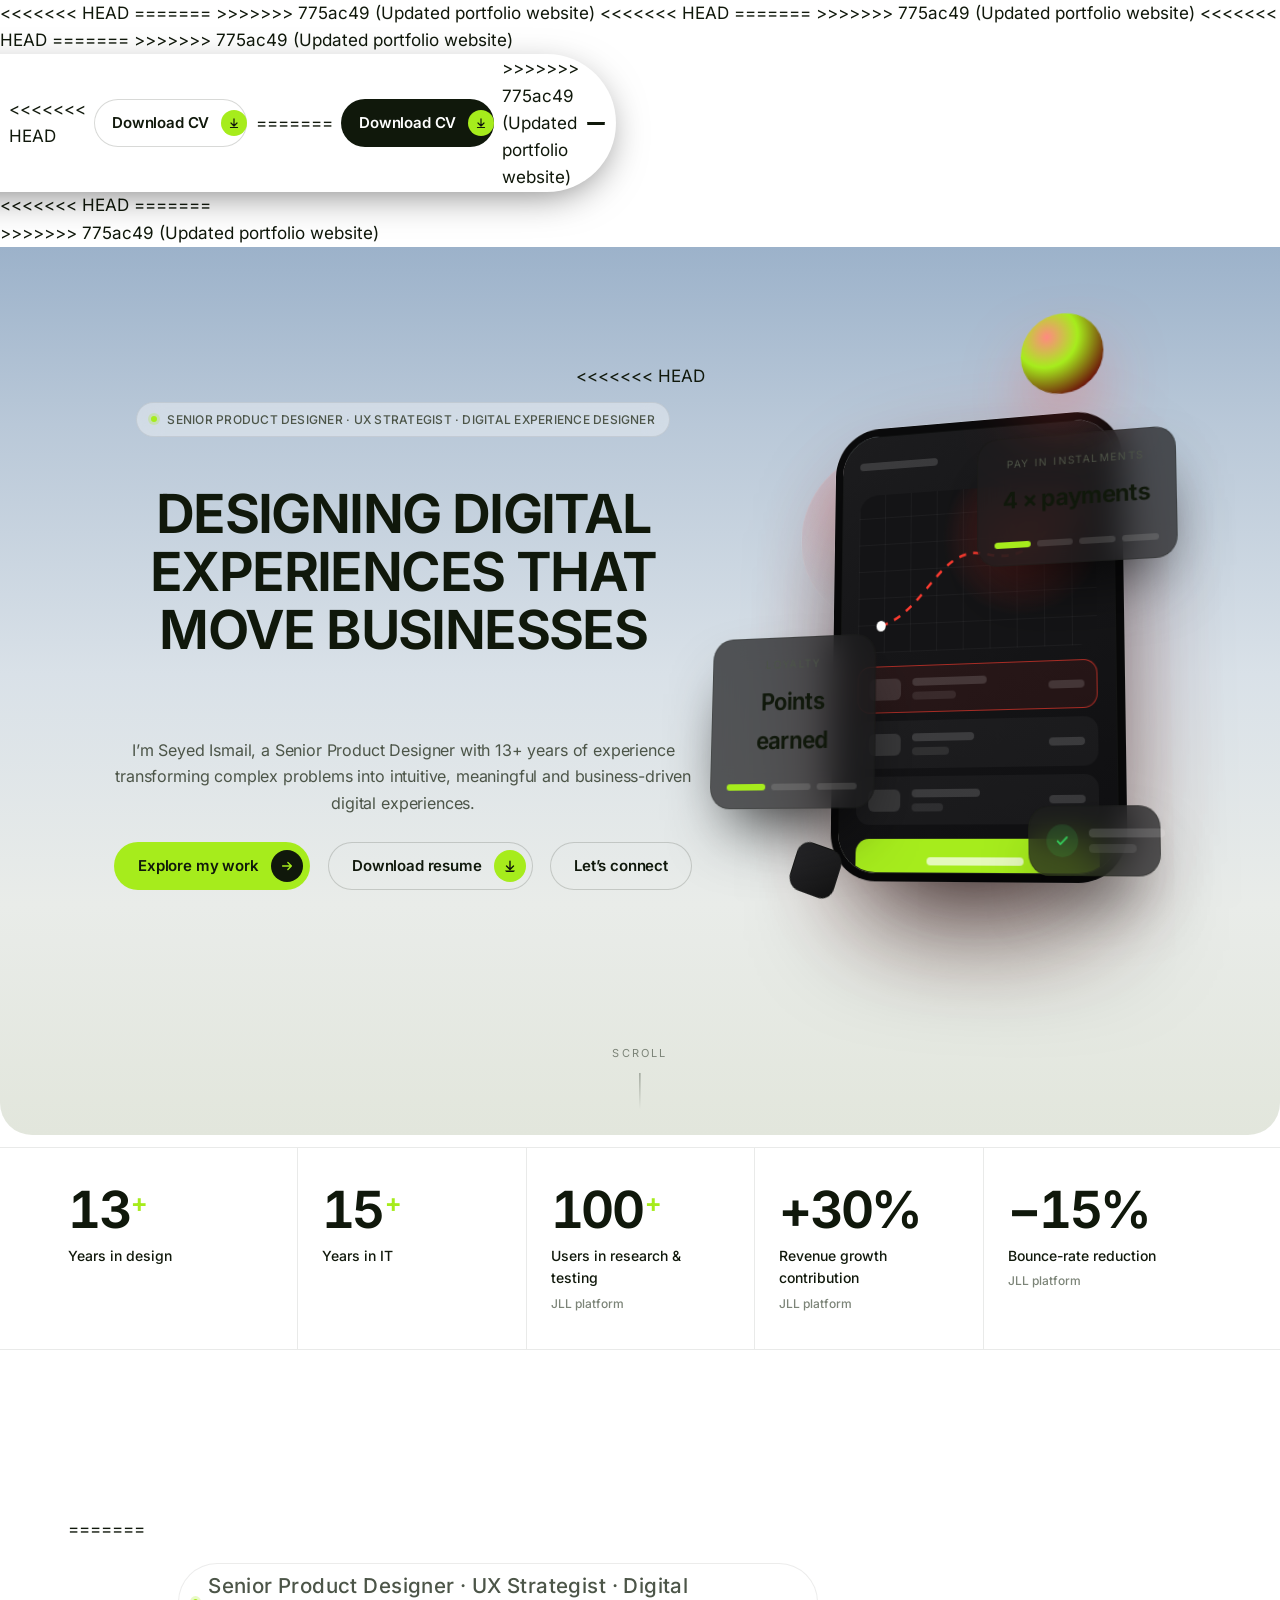
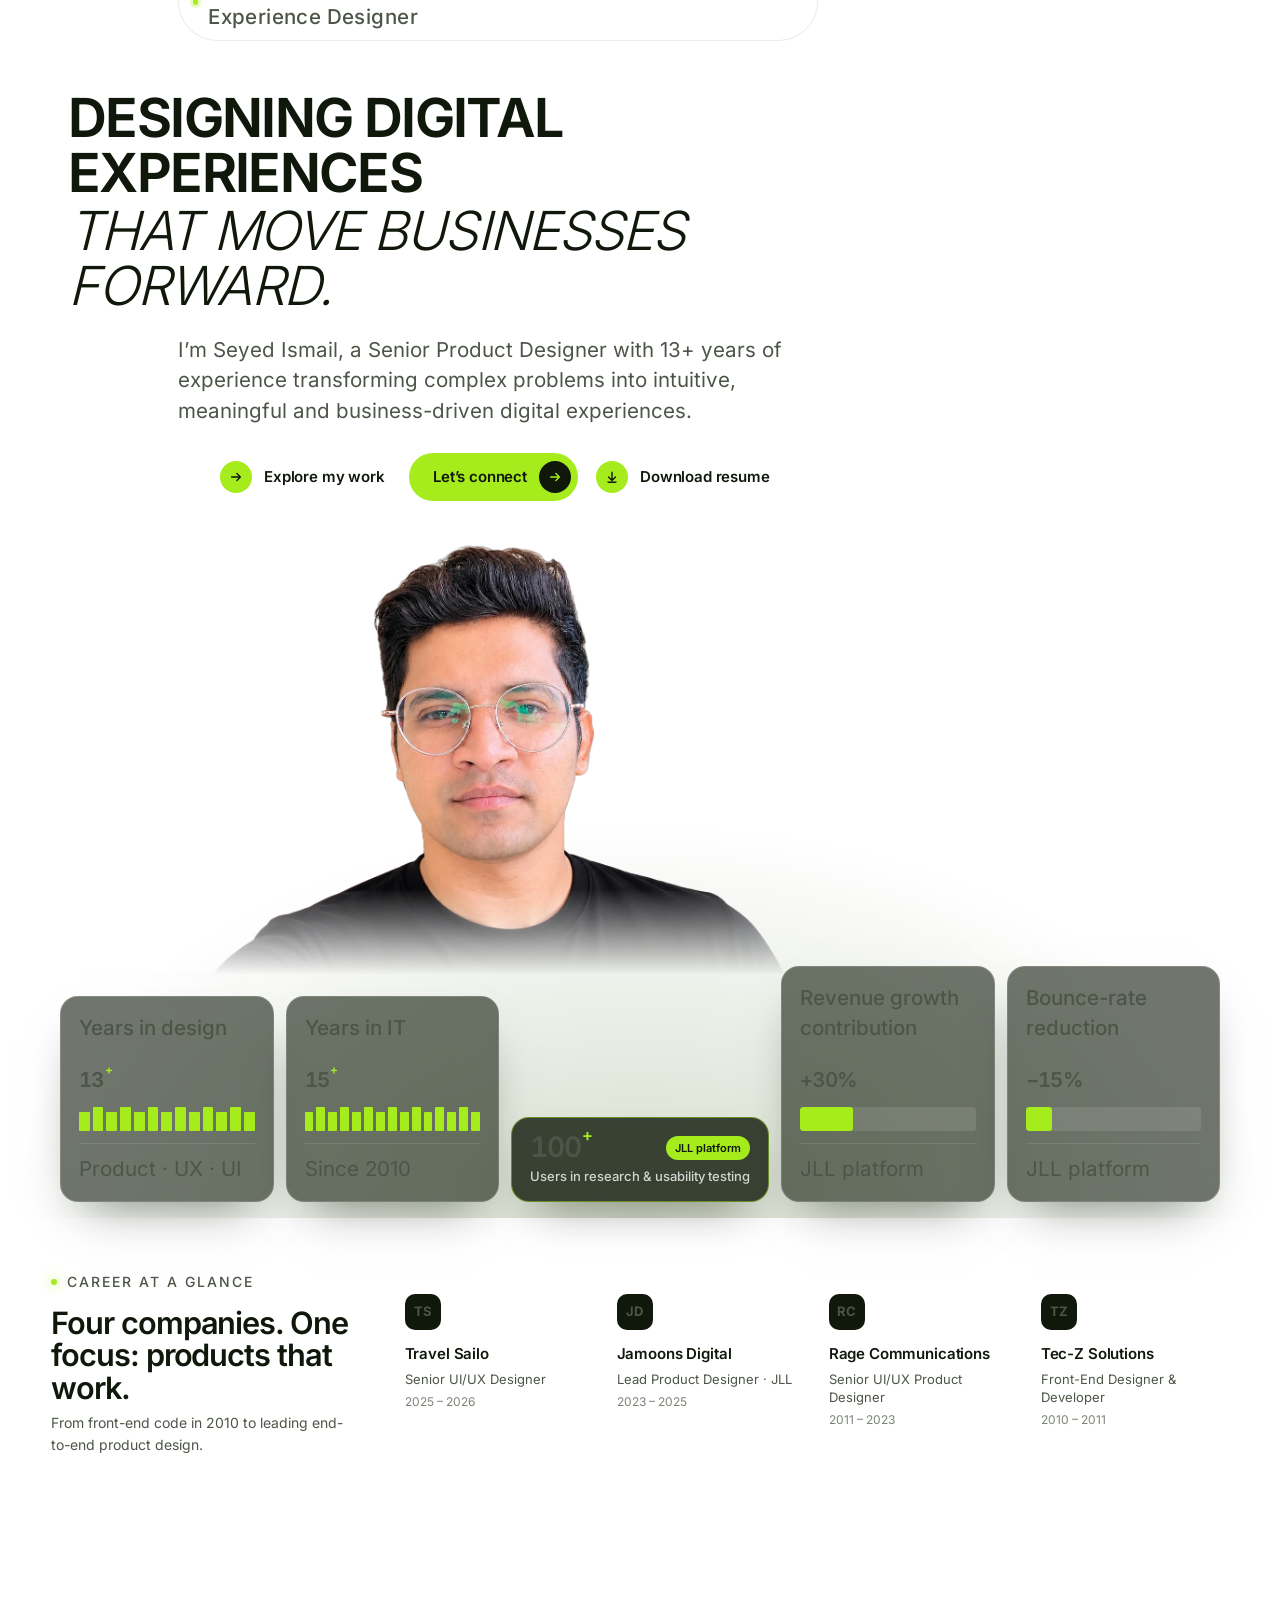
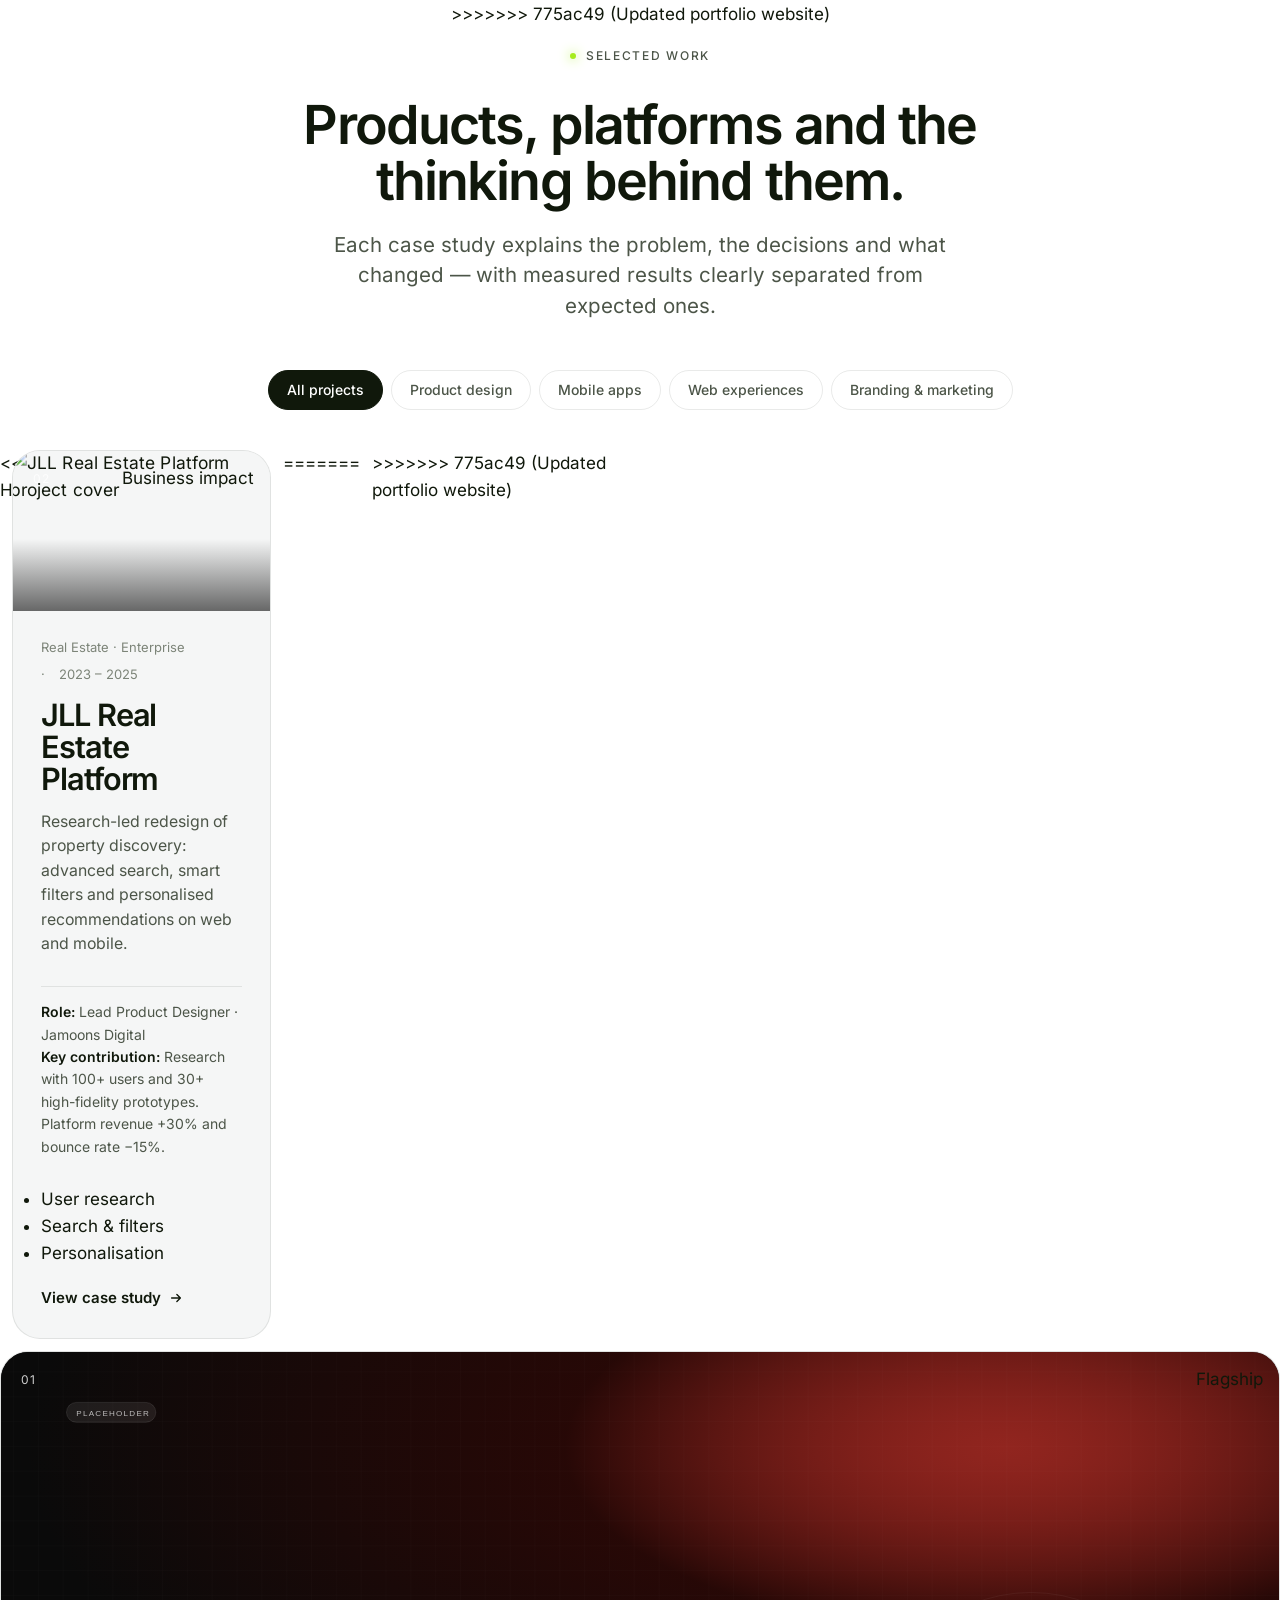
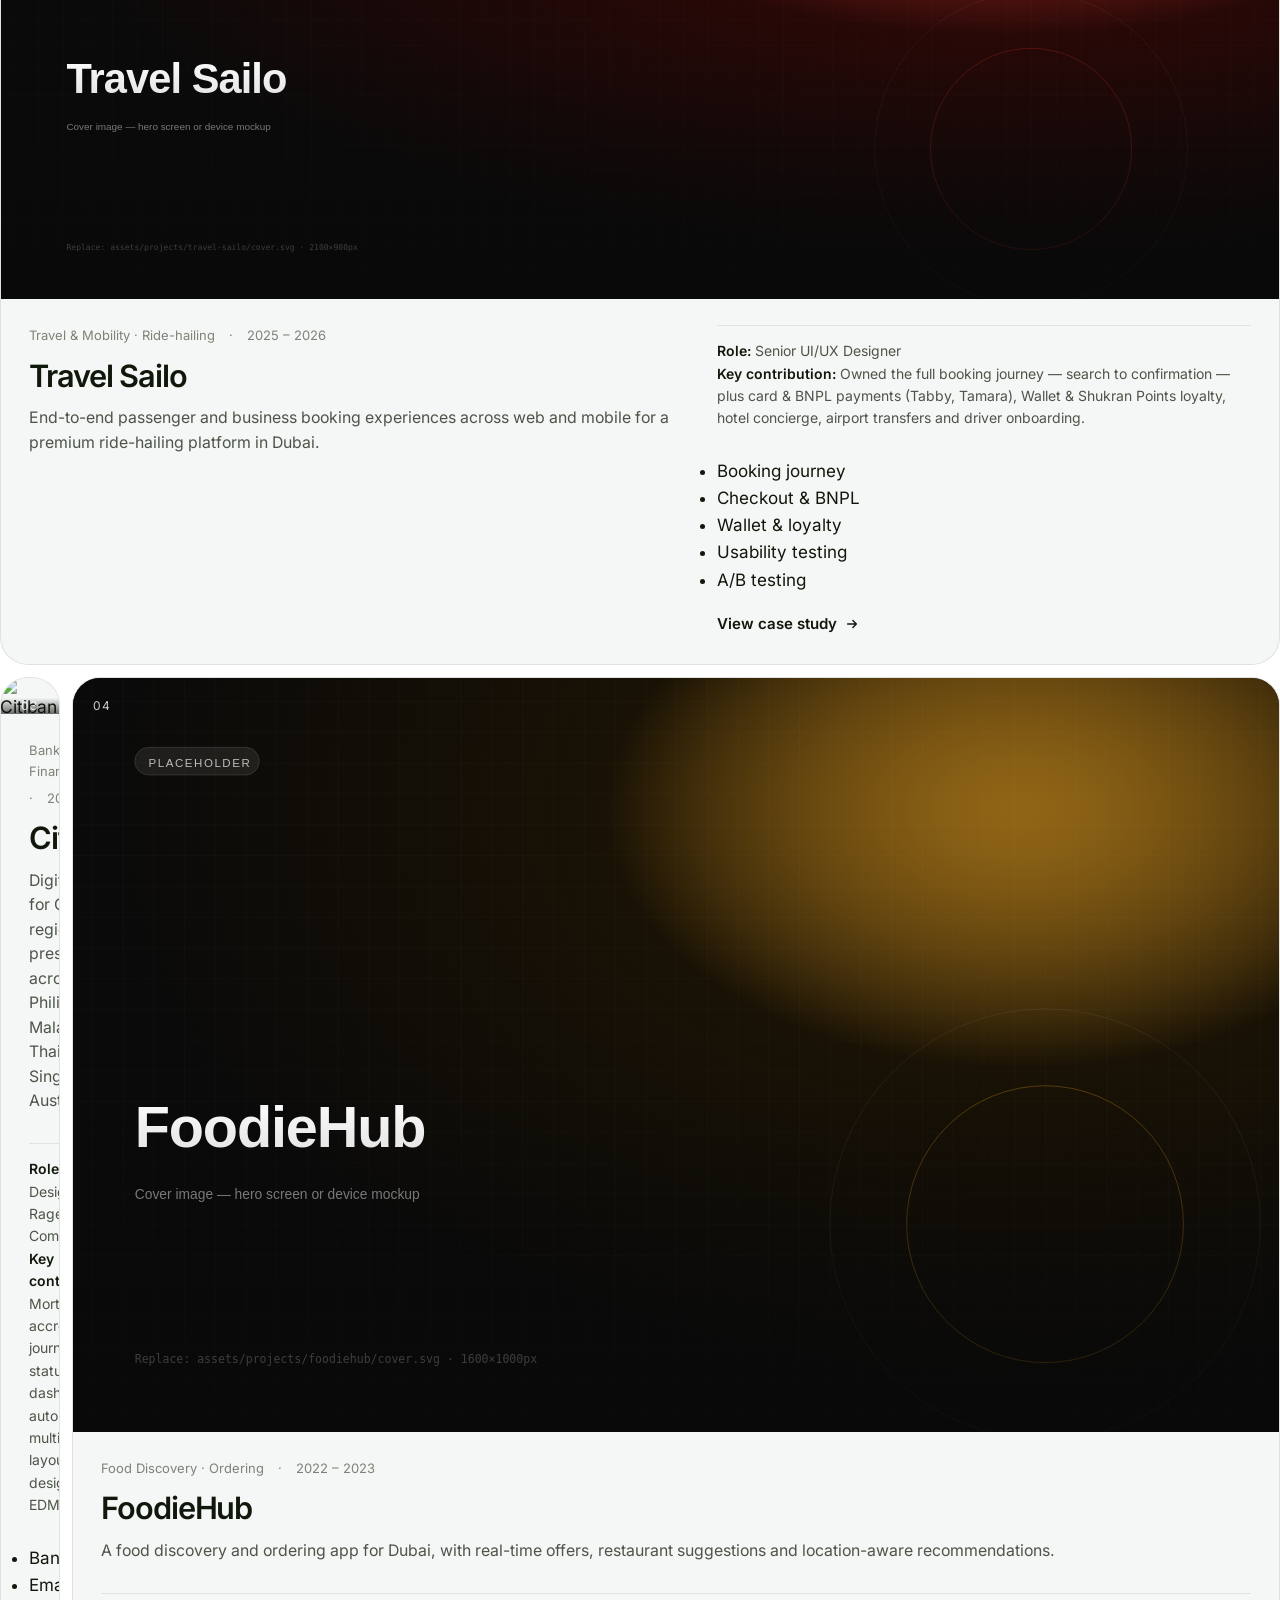
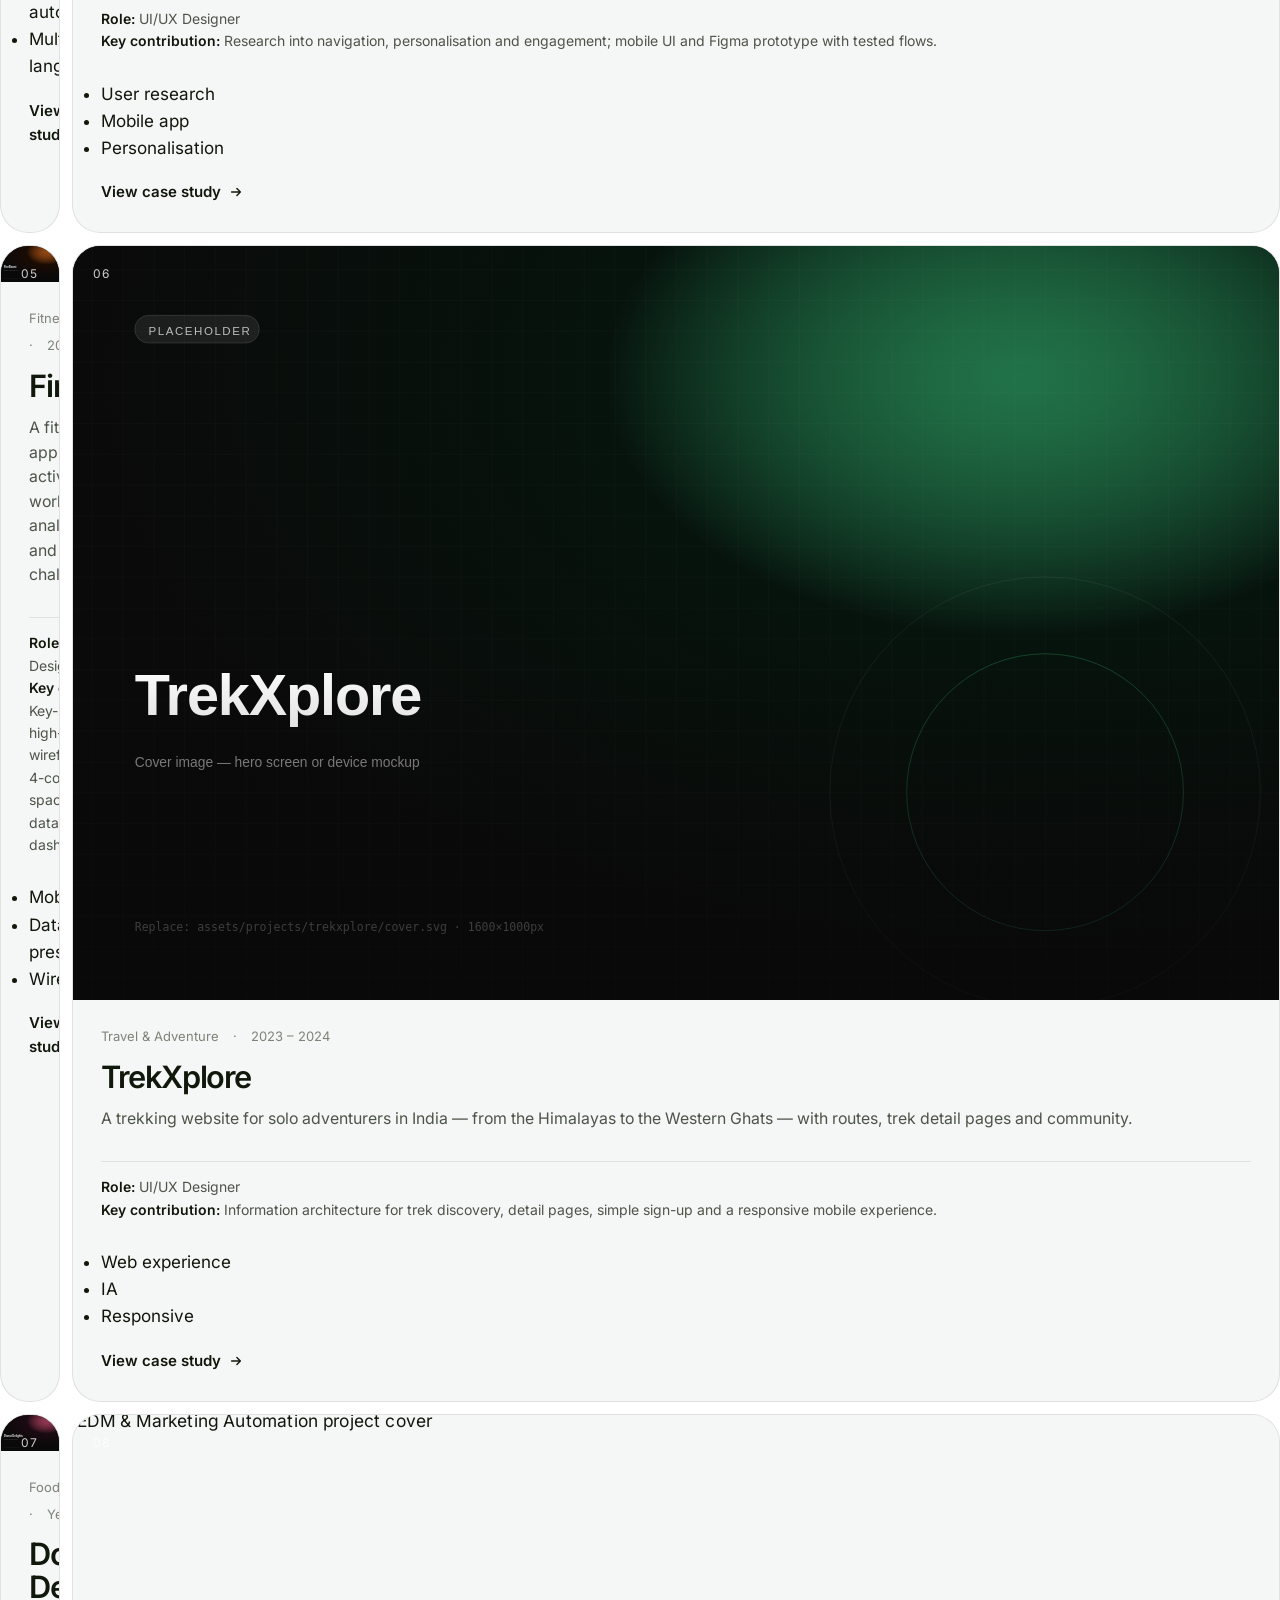
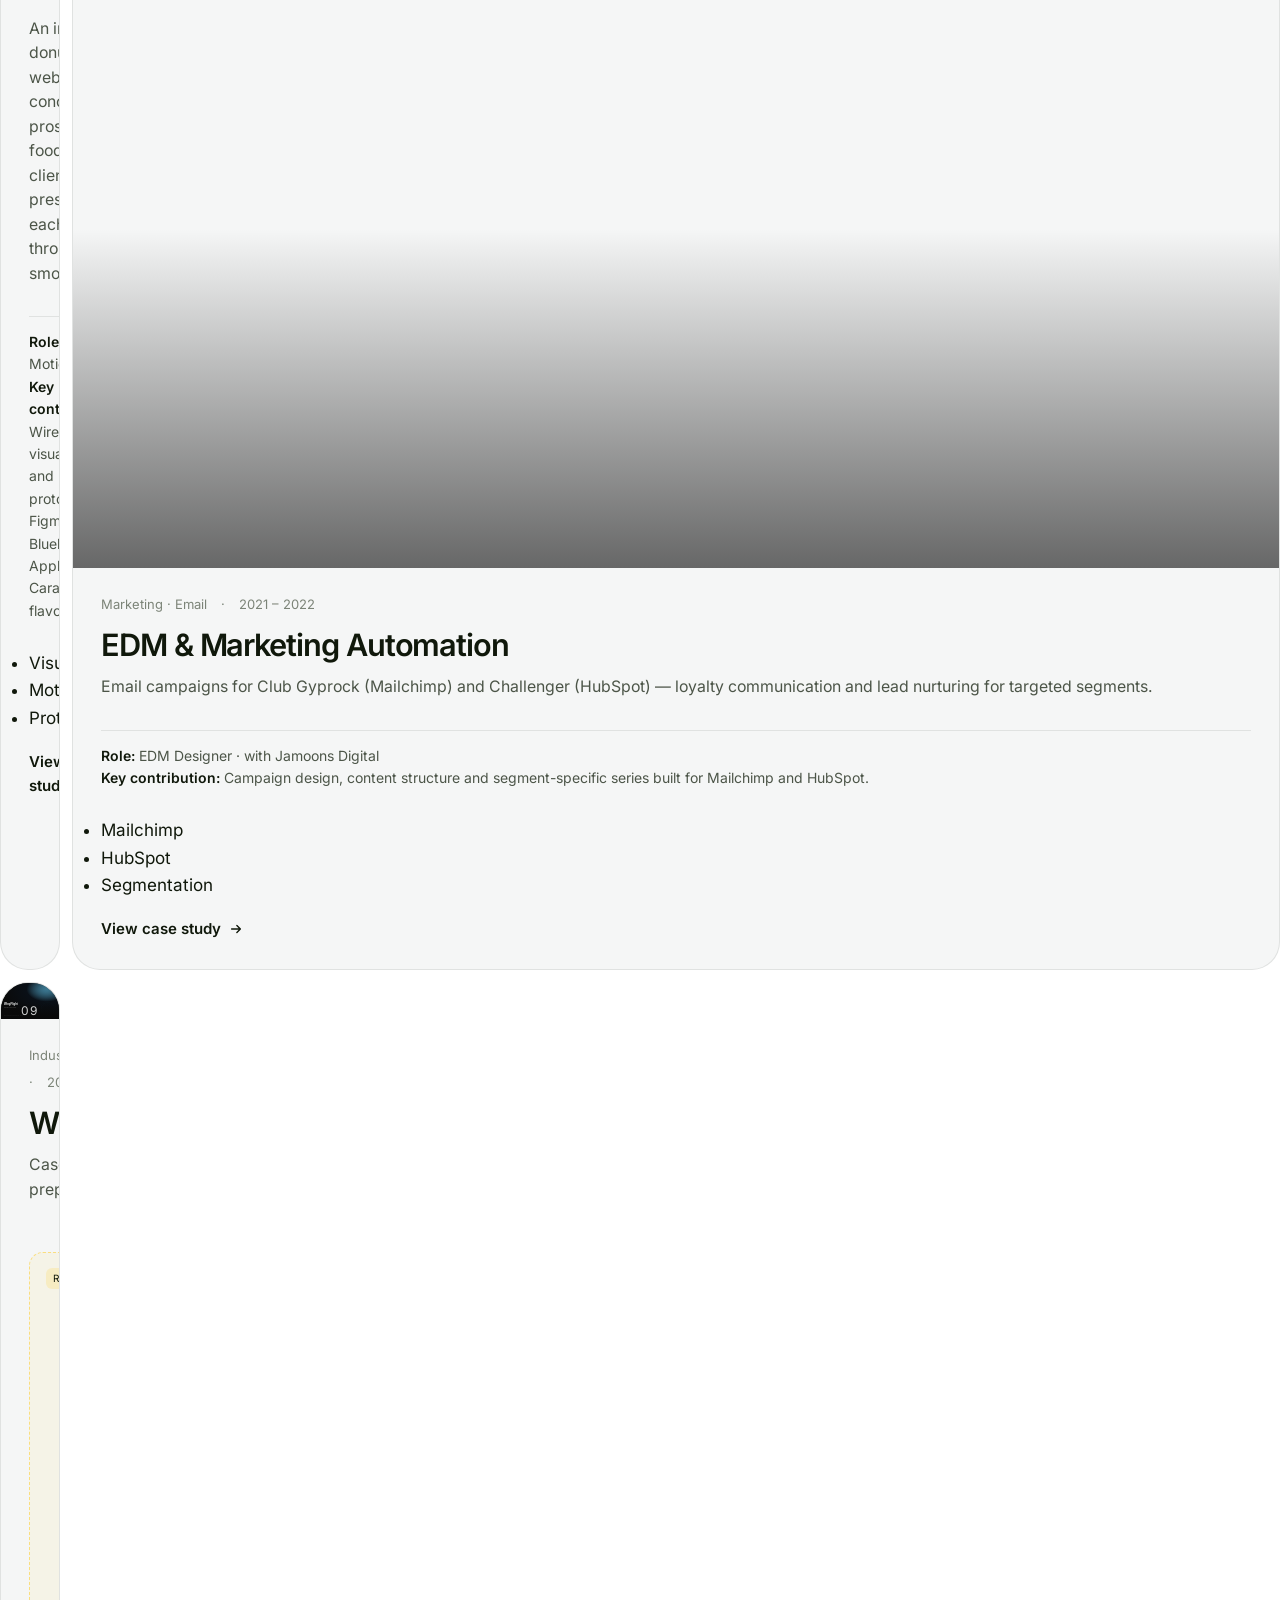
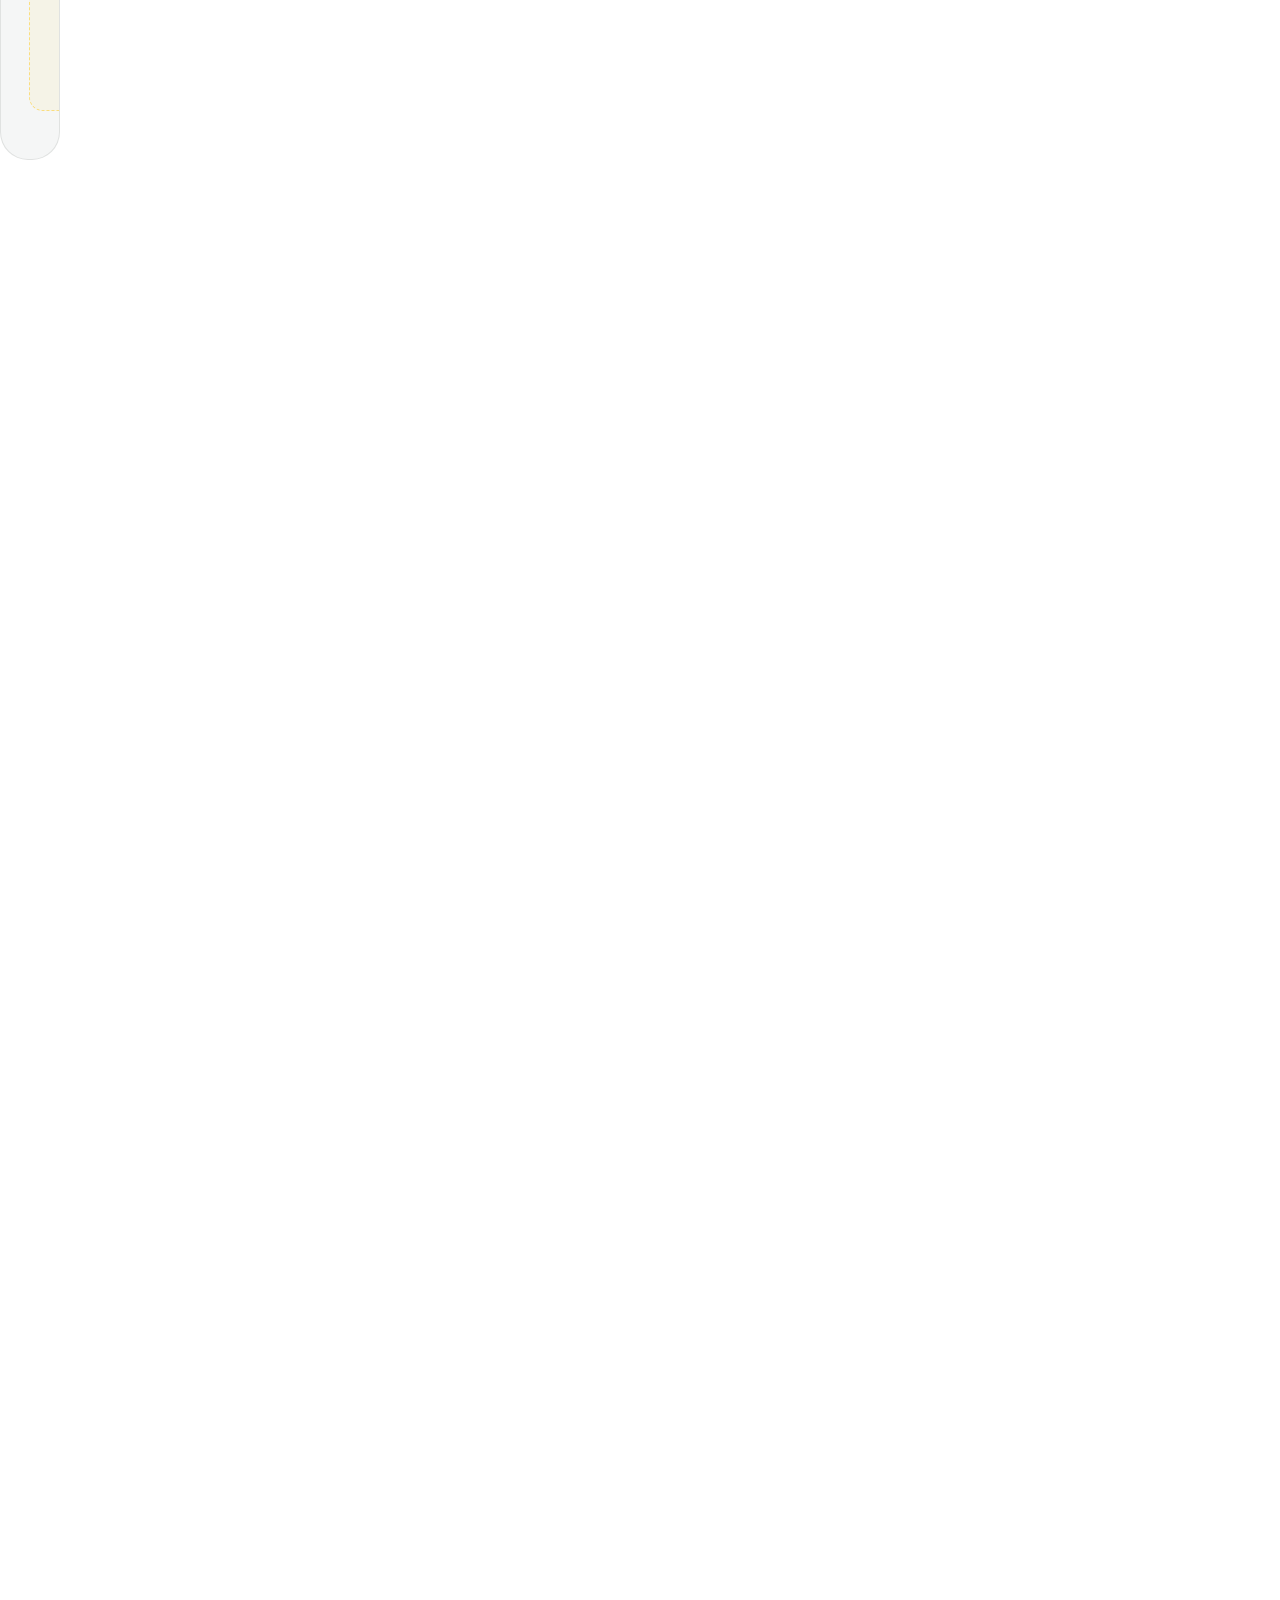
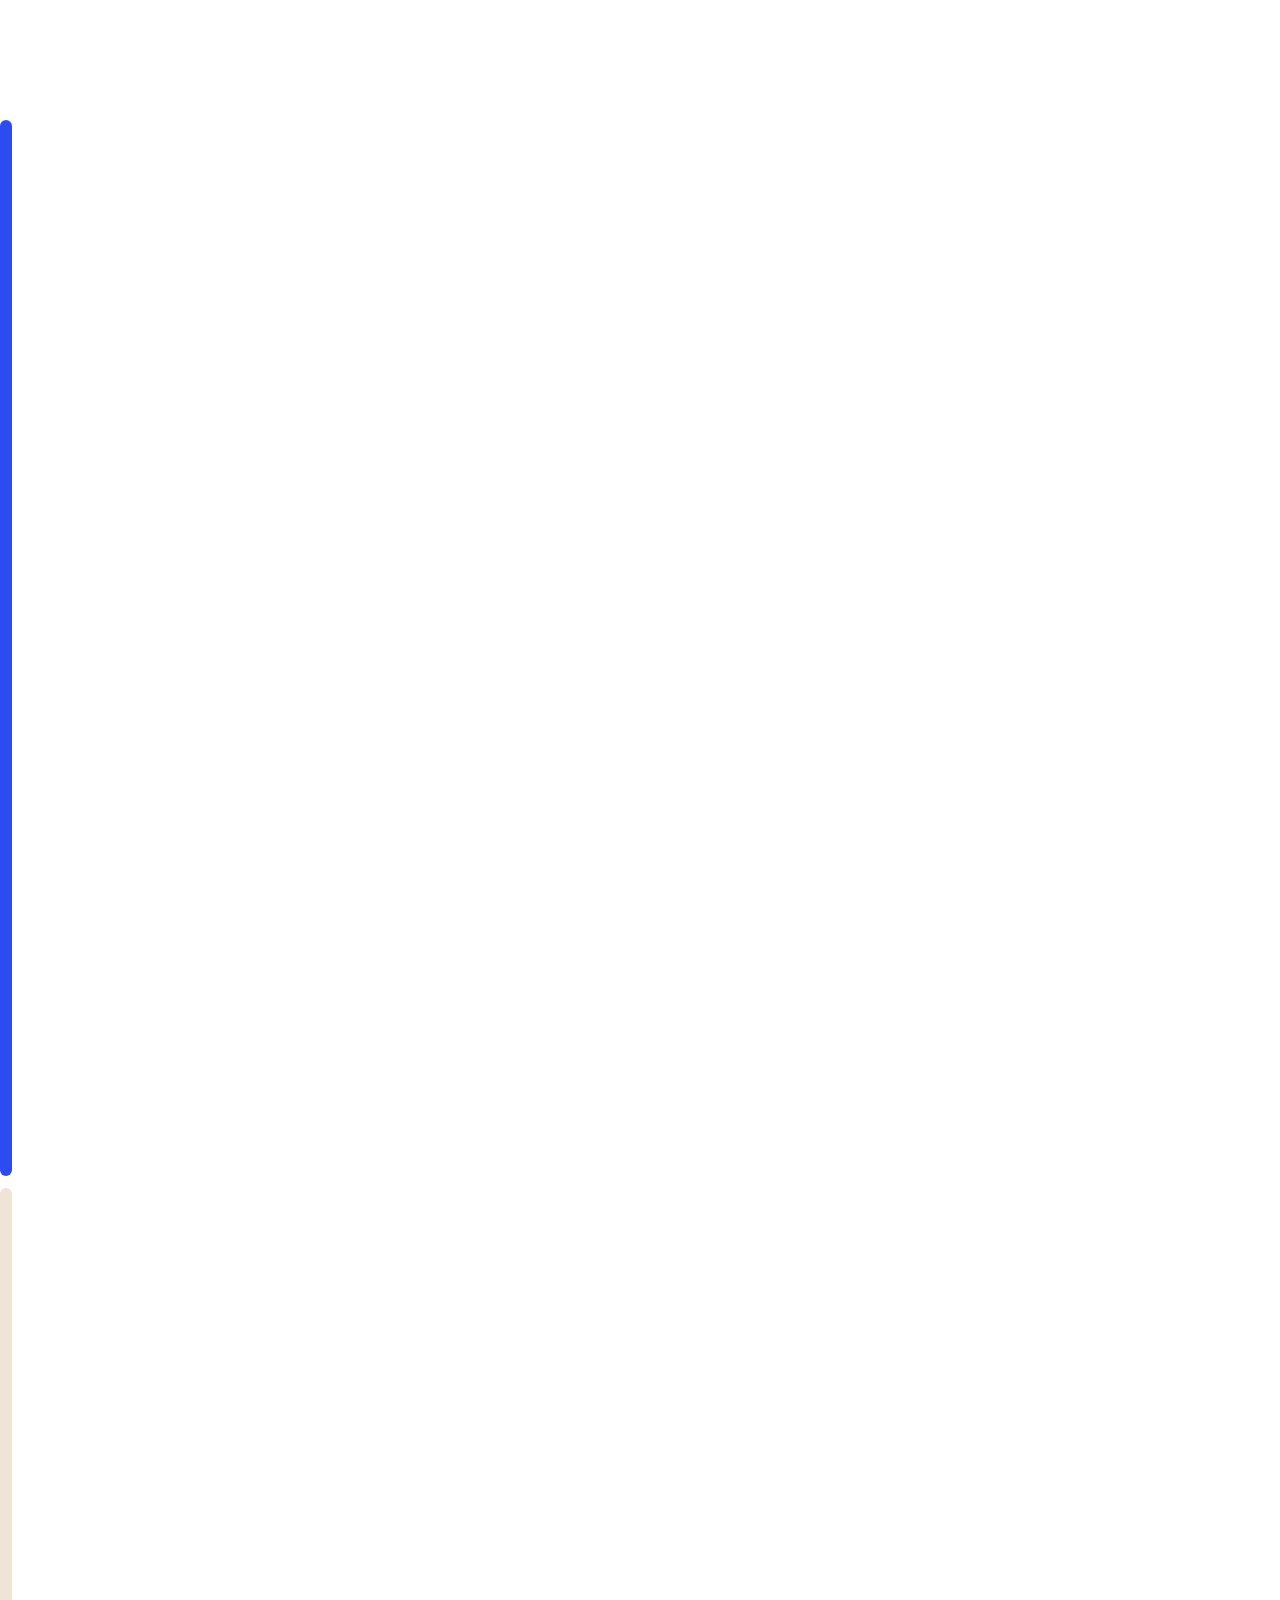
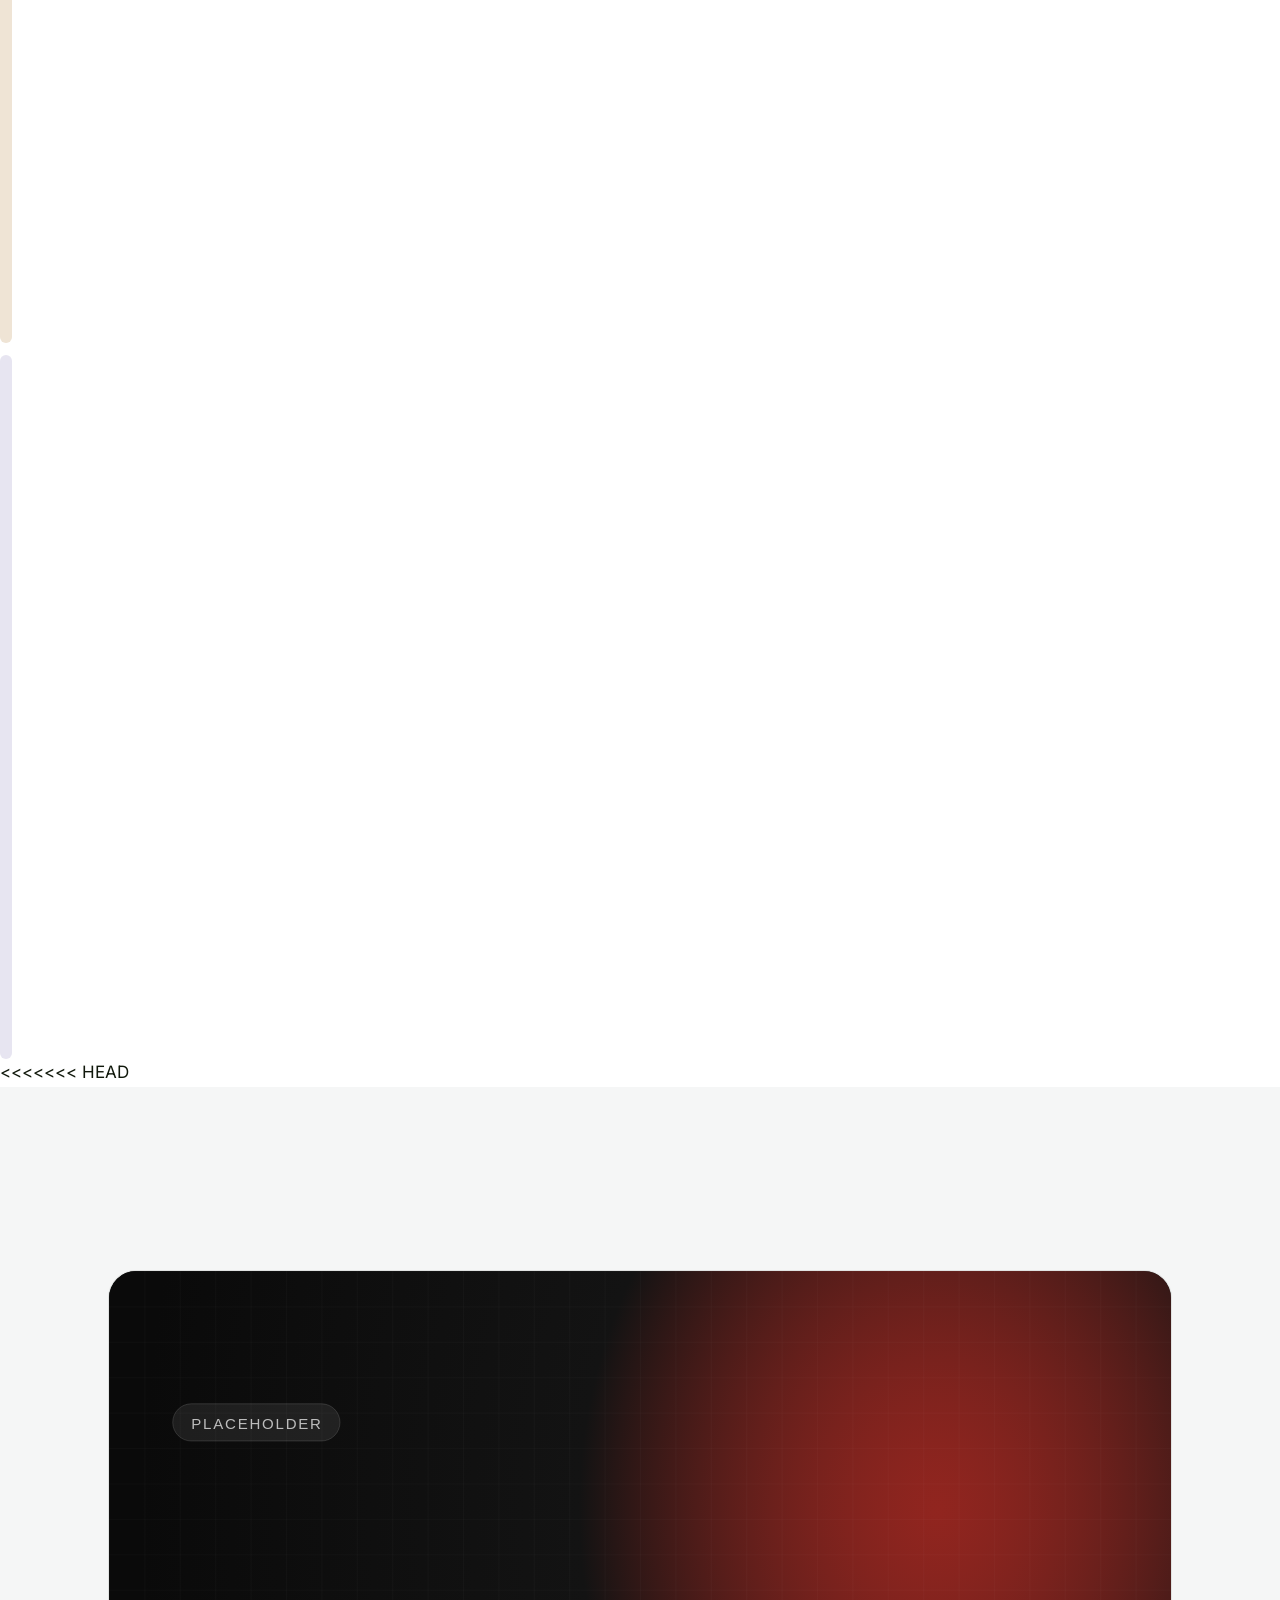
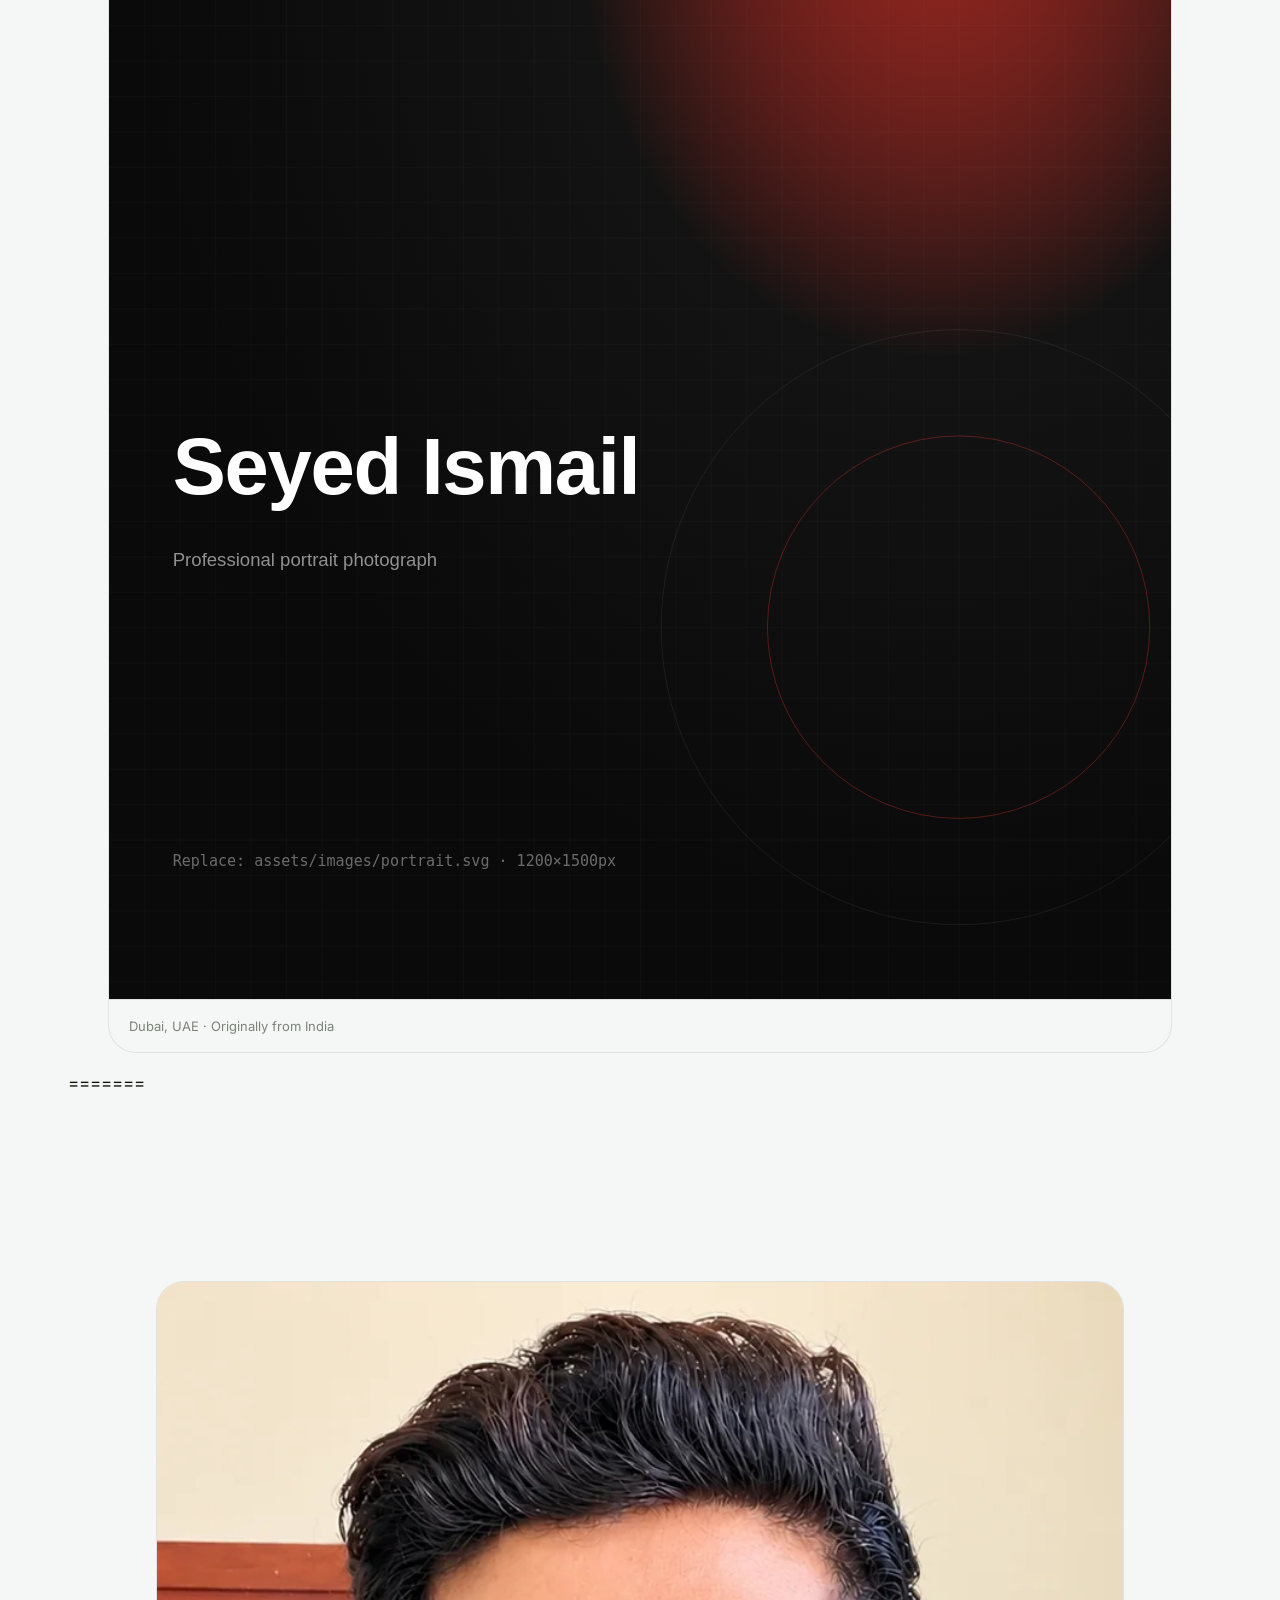
==== commit a14b0c9c: "Merge GitHub and local portfolio" ====
--- a/index.html
+++ b/index.html
@@ -1,12 +1,20 @@
 <!DOCTYPE html>
+<<<<<<< HEAD
 <html lang="en" class="no-js" data-review="on">
+=======
+<html lang="en" class="no-js" data-theme="sky-light" data-review="on">
+>>>>>>> 775ac49 (Updated portfolio website)
 <head>
 <meta charset="utf-8">
 <meta name="viewport" content="width=device-width, initial-scale=1, viewport-fit=cover">
 <title>Seyed Ismail — Senior Product Designer in Dubai | UX Strategist</title>
 <meta name="description" content="Senior Product Designer and UX Strategist in Dubai with 13+ years of design experience. End-to-end product design for travel, mobility, real estate and fintech — research, UX strategy and high-quality UI.">
 <meta name="author" content="Seyed Ismail">
+<<<<<<< HEAD
 <meta name="theme-color" content="#080808">
+=======
+<meta name="theme-color" content="#9cb2ca">
+>>>>>>> 775ac49 (Updated portfolio website)
 <meta name="color-scheme" content="dark">
 <link rel="canonical" href="https://seyedismail.com/">
 <meta property="og:type" content="website">
@@ -27,6 +35,10 @@
 <link rel="manifest" href="site.webmanifest">
 <link rel="preload" href="assets/fonts/inter-var.woff2" as="font" type="font/woff2" crossorigin>
 <link rel="stylesheet" href="css/style.css">
+<<<<<<< HEAD
+=======
+<link rel="stylesheet" href="css/themes.css">
+>>>>>>> 775ac49 (Updated portfolio website)
 <link rel="stylesheet" href="css/animations.css">
 <link rel="stylesheet" href="css/responsive.css">
 <script type="application/ld+json">{"@context":"https://schema.org","@type":"Person","name":"Seyed Ismail","jobTitle":"Senior Product Designer","description":"Senior Product Designer and UX Strategist in Dubai with 13+ years of design experience across travel, mobility, real estate and financial services.","email":"mailto:sismail77@gmail.com","url":"https://seyedismail.com/","address":{"@type":"PostalAddress","addressLocality":"Dubai","addressCountry":"AE"},"alumniOf":{"@type":"CollegeOrUniversity","name":"Sadakathullah Appa College"},"knowsLanguage":["English","Arabic","Tamil"],"sameAs":["https://www.linkedin.com/in/seyed-ismail-nizam-kareem","https://www.behance.net/seyedismail"],"knowsAbout":["Product Design","UX Strategy","User Research","Usability Testing","Design Systems","Conversion Rate Optimisation"]}</script>
@@ -45,11 +57,19 @@
     <a class="wordmark" href="#home" aria-label="Seyed Ismail — home"><span class="wordmark__mark" aria-hidden="true">SI</span><span>Seyed Ismail</span></a>
     <ul class="nav__links"><li><a href="#home">Home</a></li><li><a href="#work">Work</a></li><li><a href="#about">About</a></li><li><a href="#experience">Experience</a></li><li><a href="#expertise">Expertise</a></li><li><a href="#contact">Contact</a></li></ul>
     <div class="nav__actions">
+<<<<<<< HEAD
       <a class="btn btn--sm btn--ghost" href="assets/cv/Seyed_Ismail_Senior_Product_Designer_CV.pdf" download data-magnetic="0.25">Download CV <svg class="down" viewBox="0 0 16 16" fill="none" aria-hidden="true"><path d="M8 2.5v9M4 8l4 4 4-4M3 14h10" stroke="currentColor" stroke-width="1.6" stroke-linecap="round" stroke-linejoin="round"/></svg></a>
+=======
+      <a class="btn btn--sm" href="assets/cv/Seyed_Ismail_Senior_Product_Designer_CV.pdf" download data-magnetic="0.25">Download CV <svg class="down" viewBox="0 0 16 16" fill="none" aria-hidden="true"><path d="M8 2.5v9M4 8l4 4 4-4M3 14h10" stroke="currentColor" stroke-width="1.6" stroke-linecap="round" stroke-linejoin="round"/></svg></a>
+>>>>>>> 775ac49 (Updated portfolio website)
       <button class="nav__toggle" type="button" aria-expanded="false" aria-controls="mobile-menu" aria-label="Open menu"><span></span><span></span></button>
     </div>
   </nav>
 </header>
+<<<<<<< HEAD
+=======
+<nav aria-label="Section navigation"><ul class="rail"><li><a href="#home"><span class="ico"><svg viewBox="0 0 24 24" fill="none" stroke="currentColor" stroke-width="1.7" stroke-linecap="round" stroke-linejoin="round" aria-hidden="true"><path d="M4 11 12 4l8 7v8a1 1 0 0 1-1 1h-4v-6h-6v6H5a1 1 0 0 1-1-1z"/></svg></span>Home</a></li><li><a href="#work"><span class="ico"><svg viewBox="0 0 24 24" fill="none" stroke="currentColor" stroke-width="1.7" stroke-linecap="round" stroke-linejoin="round" aria-hidden="true"><rect x="3" y="7" width="18" height="13" rx="2"/><path d="M8 7V5a2 2 0 0 1 2-2h4a2 2 0 0 1 2 2v2"/></svg></span>Work</a></li><li><a href="#about"><span class="ico"><svg viewBox="0 0 24 24" fill="none" stroke="currentColor" stroke-width="1.7" stroke-linecap="round" stroke-linejoin="round" aria-hidden="true"><circle cx="12" cy="8" r="4"/><path d="M4 21c1-4 4-6 8-6s7 2 8 6"/></svg></span>About</a></li><li><a href="#experience"><span class="ico"><svg viewBox="0 0 24 24" fill="none" stroke="currentColor" stroke-width="1.7" stroke-linecap="round" stroke-linejoin="round" aria-hidden="true"><path d="M12 7v5l3 2"/><circle cx="12" cy="12" r="9"/></svg></span>Experience</a></li><li><a href="#expertise"><span class="ico"><svg viewBox="0 0 24 24" fill="none" stroke="currentColor" stroke-width="1.7" stroke-linecap="round" stroke-linejoin="round" aria-hidden="true"><path d="m12 3 2.6 5.6 6.1.7-4.5 4.2 1.2 6L12 16.6 6.6 19.5l1.2-6L3.3 9.3l6.1-.7z"/></svg></span>Expertise</a></li><li><a href="#contact"><span class="ico"><svg viewBox="0 0 24 24" fill="none" stroke="currentColor" stroke-width="1.7" stroke-linecap="round" stroke-linejoin="round" aria-hidden="true"><rect x="3" y="5" width="18" height="14" rx="2"/><path d="m3 7 9 6 9-6"/></svg></span>Contact</a></li><li class="rail__cv"><a href="assets/cv/Seyed_Ismail_Senior_Product_Designer_CV.pdf" download><span class="ico"><svg viewBox="0 0 24 24" fill="none" stroke="currentColor" stroke-width="1.7" stroke-linecap="round" stroke-linejoin="round" aria-hidden="true"><path d="M12 3v12M7 10l5 5 5-5M5 21h14"/></svg></span>CV</a></li></ul></nav>
+>>>>>>> 775ac49 (Updated portfolio website)
 <div class="mobile-menu" id="mobile-menu" aria-hidden="true">
   <ul><li><a class="mobile-menu__link" href="#home"><small>01</small>Home</a></li><li><a class="mobile-menu__link" href="#work"><small>02</small>Work</a></li><li><a class="mobile-menu__link" href="#about"><small>03</small>About</a></li><li><a class="mobile-menu__link" href="#experience"><small>04</small>Experience</a></li><li><a class="mobile-menu__link" href="#expertise"><small>05</small>Expertise</a></li><li><a class="mobile-menu__link" href="#contact"><small>06</small>Contact</a></li></ul>
   <div class="mobile-menu__foot">
@@ -61,6 +81,7 @@
 
 <!-- ============================== HERO ============================== -->
 <section class="hero" id="home" aria-labelledby="hero-title">
+<<<<<<< HEAD
   <div class="ambient" aria-hidden="true"><span class="ambient__glow ambient__glow--1"></span><span class="ambient__glow ambient__glow--2"></span></div>
   <div class="container hero__grid">
     <div>
@@ -109,6 +130,73 @@
 <section class="section" id="work" aria-labelledby="work-title">
   <div class="container">
     <header class="section-head">
+=======
+  <div class="hero__ground" aria-hidden="true"></div>
+  <div class="hero__content">
+    <p class="hero__descriptor" data-hero-fade>Senior Product Designer · UX Strategist · Digital Experience Designer</p>
+    <h1 class="hero__title" id="hero-title"><span class="line"><span>Designing digital experiences</span></span><span class="line line--italic"><span>that move businesses forward.</span></span></h1>
+    <p class="hero__sub" data-hero-fade style="--d:.1s">I’m Seyed Ismail, a Senior Product Designer with 13+ years of experience transforming complex problems into intuitive, meaningful and business-driven digital experiences.</p>
+    <div class="hero__ctas" data-hero-fade style="--d:.2s">
+      <a class="btn btn--text" href="#work"><svg class="arrow" viewBox="0 0 16 16" fill="none" aria-hidden="true"><path d="M3 8h10M9 4l4 4-4 4" stroke="currentColor" stroke-width="1.6" stroke-linecap="round" stroke-linejoin="round"/></svg>Explore my work</a>
+      <a class="btn btn--accent" href="#contact" data-magnetic>Let’s connect <svg class="arrow" viewBox="0 0 16 16" fill="none" aria-hidden="true"><path d="M3 8h10M9 4l4 4-4 4" stroke="currentColor" stroke-width="1.6" stroke-linecap="round" stroke-linejoin="round"/></svg></a>
+      <a class="btn btn--text" href="assets/cv/Seyed_Ismail_Senior_Product_Designer_CV.pdf" download><svg class="down" viewBox="0 0 16 16" fill="none" aria-hidden="true"><path d="M8 2.5v9M4 8l4 4 4-4M3 14h10" stroke="currentColor" stroke-width="1.6" stroke-linecap="round" stroke-linejoin="round"/></svg>Download resume</a>
+    </div>
+  </div>
+  <figure class="hero__portrait" data-hero-fade style="--d:.3s">
+    <img src="assets/images/seyed-ismail-hero.webp" width="1231" height="921" alt="Seyed Ismail, Senior Product Designer" fetchpriority="high" decoding="async" data-parallax="0.04">
+  </figure>
+  <div class="hero-cards" aria-label="Experience in numbers" data-hero-fade style="--d:.45s">
+    <div class="hero-card">
+      <p class="hero-card__label">Years in design</p>
+      <p class="hero-card__value"><span data-count="13">13</span><sup>+</sup></p>
+      <div class="hero-card__ticks" aria-hidden="true"><span></span><span></span><span></span><span></span><span></span><span></span><span></span><span></span><span></span><span></span><span></span><span></span><span></span></div>
+      <p class="hero-card__foot"><span>Product · UX · UI</span></p>
+    </div>
+    <div class="hero-card">
+      <p class="hero-card__label">Years in IT</p>
+      <p class="hero-card__value"><span data-count="15">15</span><sup>+</sup></p>
+      <div class="hero-card__ticks" aria-hidden="true"><span></span><span></span><span></span><span></span><span></span><span></span><span></span><span></span><span></span><span></span><span></span><span></span><span></span><span></span><span></span></div>
+      <p class="hero-card__foot"><span>Since 2010</span></p>
+    </div>
+    <div class="hero-card hero-card--center">
+      <p class="hero-card__row"><span class="hero-card__value"><span data-count="100">100</span><sup>+</sup></span><span class="hero-card__chip">JLL platform</span></p>
+      <p class="hero-card__label">Users in research &amp; usability testing</p>
+    </div>
+    <div class="hero-card">
+      <p class="hero-card__label">Revenue growth contribution</p>
+      <p class="hero-card__value"><span data-count="30" data-prefix="+" data-suffix="%">+30%</span></p>
+      <div class="hero-card__bar" aria-hidden="true"><i style="--w:30%"></i></div>
+      <p class="hero-card__foot"><span>JLL platform</span></p>
+    </div>
+    <div class="hero-card">
+      <p class="hero-card__label">Bounce-rate reduction</p>
+      <p class="hero-card__value"><span data-count="15" data-prefix="−" data-suffix="%">−15%</span></p>
+      <div class="hero-card__bar" aria-hidden="true"><i style="--w:15%"></i></div>
+      <p class="hero-card__foot"><span>JLL platform</span></p>
+    </div>
+  </div>
+</section>
+
+<!-- ============================== CAREER STRIP ============================== -->
+<section class="panel strip" aria-labelledby="strip-title">
+  <div class="strip__intro" data-reveal>
+    <p class="eyebrow">Career at a glance</p>
+    <h2 id="strip-title">Four companies. One focus: products that work.</h2>
+    <p>From front-end code in 2010 to leading end-to-end product design.</p>
+  </div>
+  <ul class="strip__list" data-stagger>
+    <li class="strip__item" data-reveal><a href="#experience"><span class="strip__mono" aria-hidden="true">TS</span><strong>Travel Sailo</strong><span>Senior UI/UX Designer</span><small>2025 – 2026</small></a></li>
+    <li class="strip__item" data-reveal><a href="#experience"><span class="strip__mono" aria-hidden="true">JD</span><strong>Jamoons Digital</strong><span>Lead Product Designer · JLL</span><small>2023 – 2025</small></a></li>
+    <li class="strip__item" data-reveal><a href="#experience"><span class="strip__mono" aria-hidden="true">RC</span><strong>Rage Communications</strong><span>Senior UI/UX Product Designer</span><small>2011 – 2023</small></a></li>
+    <li class="strip__item" data-reveal><a href="#experience"><span class="strip__mono" aria-hidden="true">TZ</span><strong>Tec-Z Solutions</strong><span>Front-End Designer &amp; Developer</span><small>2010 – 2011</small></a></li>
+  </ul>
+</section>
+
+<!-- ============================== WORK ============================== -->
+<section class="section panel panel--clear" id="work" aria-labelledby="work-title" style="padding-top:clamp(4rem,8vw,6rem);padding-bottom:0">
+  <div class="container" style="max-width:1400px;padding-inline:0">
+    <header class="section-head work-head">
+>>>>>>> 775ac49 (Updated portfolio website)
       <p class="eyebrow" data-reveal>Selected work</p>
       <h2 id="work-title" data-reveal>Products, platforms and the thinking behind them.</h2>
       <p data-reveal>Each case study explains the problem, the decisions and what changed — with measured results clearly separated from expected ones.</p>
@@ -122,6 +210,7 @@
     </div>
     <p class="visually-hidden" id="filter-status" aria-live="polite"></p>
     <div class="work-grid">
+<<<<<<< HEAD
 <article class="project-card project-card--feature" data-categories="product mobile web" data-reveal>
   <a class="project-card__link" href="projects/travel-sailo.html" data-tilt="3" aria-label="Travel Sailo — view case study">
     <div class="project-card__inner">
@@ -203,14 +292,64 @@
           </div>
         </div>
       </article>
-    </div>
-  </div>
-</section>
-
+=======
+<article class="pcard pcard--wide" data-categories="product mobile web" style="" data-reveal>
+  <div class="pcard__text">
+    <p class="pcard__kicker"><span>01 · Travel & Mobility · Ride-hailing</span><span class="tag">Flagship</span></p>
+    <h3 class="pcard__title">Travel Sailo <span class="title-sep" aria-hidden="true">|</span><span class="visually-hidden"> — </span> <span class="title-sub">End-to-End Product Design, UX Research &amp; Growth Optimisation</span></h3>
+    <p class="pcard__desc">End-to-end passenger and business booking experiences across web and mobile for a premium ride-hailing platform in Dubai.</p>
+    <p class="pcard__contrib"><strong>Key contribution:</strong> Owned the full booking journey — search to confirmation — plus card & BNPL payments (Tabby, Tamara), Wallet & Shukran Points loyalty, hotel concierge, airport transfers and driver onboarding.</p>
+  </div>
+  <div class="pcard__media"><img src="assets/projects/travel-sailo/cover.webp" width="2000" height="1000" alt="Travel Sailo — device mockup" loading="lazy" decoding="async"></div>
+  <div class="pcard__foot"><ul class="pcard__facts"><li><small>Year</small><span>2025 – 2026</span></li><li><small>Role</small><span>Senior UI/UX Designer</span></li><li><small>Focus</small><span>Booking journey · Checkout & BNPL</span></li></ul><a class="btn btn--sm pcard__cta" href="projects/travel-sailo.html" aria-label="View the Travel Sailo case study">View case study <svg class="arrow" viewBox="0 0 16 16" fill="none" aria-hidden="true"><path d="M3 8h10M9 4l4 4-4 4" stroke="currentColor" stroke-width="1.6" stroke-linecap="round" stroke-linejoin="round"/></svg></a></div>
+</article>
+<article class="pcard pcard--wide" data-categories="product web mobile" style="--pc-bg:#2c4cf2;--pc-text:#fff;--pc-text-2:rgba(255,255,255,.78);--pc-foot:rgba(255,255,255,.12);--pc-btn-bg:#fff;--pc-btn-fg:#10180b" data-reveal>
+  <div class="pcard__text">
+    <p class="pcard__kicker"><span>02 · Real Estate · Enterprise</span><span class="tag">Business impact</span></p>
+    <h3 class="pcard__title">JLL Real Estate Platform</h3>
+    <p class="pcard__desc">Research-led redesign of property discovery: advanced search, smart filters and personalised recommendations on web and mobile.</p>
+    <p class="pcard__contrib"><strong>Key contribution:</strong> Research with 100+ users and 30+ high-fidelity prototypes. Platform revenue +30% and bounce rate −15%.</p>
+  </div>
+  <div class="pcard__media"><img src="assets/projects/jll/cover.svg" width="2000" height="1000" alt="JLL Real Estate Platform — device mockup" loading="lazy" decoding="async"></div>
+  <div class="pcard__foot"><ul class="pcard__facts"><li><small>Year</small><span>2023 – 2025</span></li><li><small>Role</small><span>Lead Product Designer · Jamoons Digital</span></li><li><small>Focus</small><span>User research · Search & filters</span></li></ul><a class="btn btn--sm pcard__cta" href="projects/jll.html" aria-label="View the JLL Real Estate Platform case study">View case study <svg class="arrow" viewBox="0 0 16 16" fill="none" aria-hidden="true"><path d="M3 8h10M9 4l4 4-4 4" stroke="currentColor" stroke-width="1.6" stroke-linecap="round" stroke-linejoin="round"/></svg></a></div>
+</article>
+<article class="pcard pcard--wide pcard--split" data-categories="web branding" style="--pc-bg:#efe4d5;--pc-text:#1f1a14;--pc-text-2:#625849;--pc-foot:rgba(31,26,20,.06)" data-reveal>
+  <div class="pcard__text">
+    <p class="pcard__kicker"><span>03 · Banking · Financial Services</span></p>
+    <h3 class="pcard__title">Citibank</h3>
+    <p class="pcard__desc">Digital assets for Citibank’s regional online presence across the Philippines, Malaysia, Thailand, Singapore and Australia.</p>
+    <p class="pcard__contrib"><strong>Key contribution:</strong> Mortgage-broker accreditation journey (form, status dashboard, email automation), multi-language layouts, card designs and EDMs.</p>
+  </div>
+  <div class="pcard__media"><img src="assets/projects/citibank/cover.svg" width="1200" height="900" alt="Citibank — device mockup" loading="lazy" decoding="async"></div>
+  <div class="pcard__foot"><ul class="pcard__facts"><li><small>Year</small><span>2013 – 2020</span></li><li><small>Role</small><span>UI/UX Designer · via Rage Communications</span></li><li><small>Focus</small><span>Banking · Email automation</span></li></ul><a class="btn btn--sm pcard__cta" href="projects/citibank.html" aria-label="View the Citibank case study">View case study <svg class="arrow" viewBox="0 0 16 16" fill="none" aria-hidden="true"><path d="M3 8h10M9 4l4 4-4 4" stroke="currentColor" stroke-width="1.6" stroke-linecap="round" stroke-linejoin="round"/></svg></a></div>
+</article>
+<article class="pcard pcard--wide pcard--split pcard--rev" data-categories="branding" style="--pc-bg:#e7e5f1;--pc-text:#17142a;--pc-text-2:#565170;--pc-foot:rgba(23,20,42,.06)" data-reveal>
+  <div class="pcard__text">
+    <p class="pcard__kicker"><span>04 · Marketing · Email</span></p>
+    <h3 class="pcard__title">EDM & Marketing Automation</h3>
+    <p class="pcard__desc">Email campaigns for Club Gyprock (Mailchimp) and Challenger (HubSpot) — loyalty communication and lead nurturing for targeted segments.</p>
+    <p class="pcard__contrib"><strong>Key contribution:</strong> Campaign design, content structure and segment-specific series built for Mailchimp and HubSpot.</p>
+  </div>
+  <div class="pcard__media"><img src="assets/projects/edm-campaigns/cover.svg" width="1200" height="900" alt="EDM & Marketing Automation — device mockup" loading="lazy" decoding="async"></div>
+  <div class="pcard__foot"><ul class="pcard__facts"><li><small>Year</small><span>2021 – 2022</span></li><li><small>Role</small><span>EDM Designer · with Jamoons Digital</span></li><li><small>Focus</small><span>Mailchimp · HubSpot</span></li></ul><a class="btn btn--sm pcard__cta" href="projects/edm-campaigns.html" aria-label="View the EDM & Marketing Automation case study">View case study <svg class="arrow" viewBox="0 0 16 16" fill="none" aria-hidden="true"><path d="M3 8h10M9 4l4 4-4 4" stroke="currentColor" stroke-width="1.6" stroke-linecap="round" stroke-linejoin="round"/></svg></a></div>
+</article>
+>>>>>>> 775ac49 (Updated portfolio website)
+    </div>
+  </div>
+</section>
+
+<<<<<<< HEAD
 <!-- ============================== ABOUT ============================== -->
 <section class="section section--alt" id="about" aria-labelledby="about-title">
   <div class="container about__grid">
     <figure class="portrait" data-reveal="scale"><img src="assets/images/portrait.svg" width="1200" height="1500" alt="Portrait of Seyed Ismail (placeholder)" loading="lazy" decoding="async"><figcaption>Dubai, UAE · Originally from India</figcaption></figure>
+=======
+
+<!-- ============================== ABOUT ============================== -->
+<section class="section panel section--alt" id="about" aria-labelledby="about-title">
+  <div class="container about__grid">
+    <figure class="portrait" data-reveal="scale"><picture><source srcset="assets/images/seyed-ismail-portrait.webp" type="image/webp"><img src="assets/images/seyed-ismail-portrait.jpg" width="800" height="1000" alt="Portrait of Seyed Ismail" loading="lazy" decoding="async"></picture><figcaption>Dubai, UAE · Originally from India</figcaption></figure>
+>>>>>>> 775ac49 (Updated portfolio website)
     <div class="about__body">
       <p class="eyebrow" data-reveal>About</p>
       <h2 id="about-title" data-reveal style="margin-top:20px">A designer who thinks beyond aesthetics.</h2>
@@ -229,7 +368,11 @@
 </section>
 
 <!-- ============================== EXPERIENCE ============================== -->
+<<<<<<< HEAD
 <section class="section" id="experience" aria-labelledby="exp-title">
+=======
+<section class="section panel" id="experience" aria-labelledby="exp-title">
+>>>>>>> 775ac49 (Updated portfolio website)
   <div class="container">
     <header class="section-head">
       <p class="eyebrow" data-reveal>Experience</p>
@@ -297,7 +440,11 @@
 </section>
 
 <!-- ============================== PROCESS ============================== -->
+<<<<<<< HEAD
 <section class="section section--alt" id="process" aria-labelledby="process-title">
+=======
+<section class="section panel section--alt" id="process" aria-labelledby="process-title">
+>>>>>>> 775ac49 (Updated portfolio website)
   <div class="container">
     <header class="section-head">
       <p class="eyebrow" data-reveal>Design process</p>
@@ -320,19 +467,31 @@
 </section>
 
 <!-- ============================== EXPERTISE ============================== -->
+<<<<<<< HEAD
 <section class="section" id="expertise" aria-labelledby="expertise-title">
+=======
+<section class="section panel" id="expertise" aria-labelledby="expertise-title">
+>>>>>>> 775ac49 (Updated portfolio website)
   <div class="container">
     <header class="section-head">
       <p class="eyebrow" data-reveal>Expertise</p>
       <h2 id="expertise-title" data-reveal>Strategy and craft, in equal measure.</h2>
     </header>
+<<<<<<< HEAD
     <div class="cap-grid" data-stagger><article class="cap" data-reveal><div class="cap__icon" aria-hidden="true"><svg viewBox="0 0 24 24" fill="none" stroke="currentColor" stroke-width="1.6" stroke-linecap="round" stroke-linejoin="round"><rect x="3" y="3" width="7" height="7" rx="2"/><rect x="14" y="3" width="7" height="7" rx="2"/><rect x="3" y="14" width="7" height="7" rx="2"/><path d="M14 17.5h7M17.5 14v7"/></svg></div><h3>Product Design</h3><ul><li>End-to-end product design</li><li>Product thinking</li><li>UX strategy</li><li>User-centred design</li><li>Feature prioritisation</li></ul></article><article class="cap" data-reveal><div class="cap__icon" aria-hidden="true"><svg viewBox="0 0 24 24" fill="none" stroke="currentColor" stroke-width="1.6" stroke-linecap="round"><circle cx="11" cy="11" r="6.5"/><path d="m16 16 4.5 4.5M8 12.5l2-2 2 1.5 2.5-3"/></svg></div><h3>Research & Optimisation</h3><ul><li>User research (quant & qual)</li><li>User interviews</li><li>Usability testing</li><li>Behavioural analytics</li><li>A/B testing</li><li>Conversion rate optimisation</li></ul></article><article class="cap" data-reveal><div class="cap__icon" aria-hidden="true"><svg viewBox="0 0 24 24" fill="none" stroke="currentColor" stroke-width="1.6" stroke-linecap="round" stroke-linejoin="round"><circle cx="5" cy="6" r="2"/><circle cx="19" cy="6" r="2"/><circle cx="12" cy="18" r="2"/><path d="M7 6h10M6 8l5 8M18 8l-5 8"/></svg></div><h3>UX & Interaction</h3><ul><li>User journeys & story maps</li><li>Information architecture</li><li>Wireframing</li><li>Interaction design</li><li>Microinteractions</li><li>Prototyping</li></ul></article><article class="cap" data-reveal><div class="cap__icon" aria-hidden="true"><svg viewBox="0 0 24 24" fill="none" stroke="currentColor" stroke-width="1.6" stroke-linecap="round" stroke-linejoin="round"><path d="M4 20V4h16"/><path d="M8 16 12 8l4 8M9.5 13h5"/></svg></div><h3>Visual Design</h3><ul><li>UI design</li><li>Typography</li><li>Iconography</li><li>Design systems</li><li>Atomic design</li><li>Responsive web & mobile</li></ul></article><article class="cap" data-reveal><div class="cap__icon" aria-hidden="true"><svg viewBox="0 0 24 24" fill="none" stroke="currentColor" stroke-width="1.6" stroke-linecap="round" stroke-linejoin="round"><circle cx="8" cy="8" r="3"/><circle cx="17" cy="9" r="2.5"/><path d="M3 19c.6-3 2.6-5 5-5s4.4 2 5 5M14 15.5c.6-1 1.7-1.5 3-1.5 2 0 3.4 1.4 4 4"/></svg></div><h3>Business & Collaboration</h3><ul><li>Stakeholder collaboration</li><li>Cross-functional leadership</li><li>Design handoff</li><li>Product communication</li><li>Mentoring designers</li></ul></article><article class="cap" data-reveal style="background:linear-gradient(160deg,rgba(255,59,48,.12),var(--card) 70%);border-color:rgba(255,59,48,.25)"><div class="cap__icon" aria-hidden="true"><svg viewBox="0 0 24 24" fill="none" stroke="currentColor" stroke-width="1.6" stroke-linecap="round" stroke-linejoin="round"><path d="M3 12h4l3-8 4 16 3-8h4"/></svg></div><h3>Domain depth</h3><ul><li>Travel & ride-booking: search → cart → payment → confirmation</li><li>Payments: card & BNPL checkout</li><li>Wallet, loyalty & rewards</li><li>Property search & discovery</li><li>Banking & financial services</li></ul></article></div>
+=======
+    <div class="cap-grid" data-stagger><article class="cap" data-reveal><div class="cap__icon" aria-hidden="true"><svg viewBox="0 0 24 24" fill="none" stroke="currentColor" stroke-width="1.6" stroke-linecap="round" stroke-linejoin="round"><rect x="3" y="3" width="7" height="7" rx="2"/><rect x="14" y="3" width="7" height="7" rx="2"/><rect x="3" y="14" width="7" height="7" rx="2"/><path d="M14 17.5h7M17.5 14v7"/></svg></div><h3>Product Design</h3><ul><li>End-to-end product design</li><li>Product thinking</li><li>UX strategy</li><li>User-centred design</li><li>Feature prioritisation</li></ul></article><article class="cap" data-reveal><div class="cap__icon" aria-hidden="true"><svg viewBox="0 0 24 24" fill="none" stroke="currentColor" stroke-width="1.6" stroke-linecap="round"><circle cx="11" cy="11" r="6.5"/><path d="m16 16 4.5 4.5M8 12.5l2-2 2 1.5 2.5-3"/></svg></div><h3>Research & Optimisation</h3><ul><li>User research (quant & qual)</li><li>User interviews</li><li>Usability testing</li><li>Behavioural analytics</li><li>A/B testing</li><li>Conversion rate optimisation</li></ul></article><article class="cap" data-reveal><div class="cap__icon" aria-hidden="true"><svg viewBox="0 0 24 24" fill="none" stroke="currentColor" stroke-width="1.6" stroke-linecap="round" stroke-linejoin="round"><circle cx="5" cy="6" r="2"/><circle cx="19" cy="6" r="2"/><circle cx="12" cy="18" r="2"/><path d="M7 6h10M6 8l5 8M18 8l-5 8"/></svg></div><h3>UX & Interaction</h3><ul><li>User journeys & story maps</li><li>Information architecture</li><li>Wireframing</li><li>Interaction design</li><li>Microinteractions</li><li>Prototyping</li></ul></article><article class="cap" data-reveal><div class="cap__icon" aria-hidden="true"><svg viewBox="0 0 24 24" fill="none" stroke="currentColor" stroke-width="1.6" stroke-linecap="round" stroke-linejoin="round"><path d="M4 20V4h16"/><path d="M8 16 12 8l4 8M9.5 13h5"/></svg></div><h3>Visual Design</h3><ul><li>UI design</li><li>Typography</li><li>Iconography</li><li>Design systems</li><li>Atomic design</li><li>Responsive web & mobile</li></ul></article><article class="cap" data-reveal><div class="cap__icon" aria-hidden="true"><svg viewBox="0 0 24 24" fill="none" stroke="currentColor" stroke-width="1.6" stroke-linecap="round" stroke-linejoin="round"><circle cx="8" cy="8" r="3"/><circle cx="17" cy="9" r="2.5"/><path d="M3 19c.6-3 2.6-5 5-5s4.4 2 5 5M14 15.5c.6-1 1.7-1.5 3-1.5 2 0 3.4 1.4 4 4"/></svg></div><h3>Business & Collaboration</h3><ul><li>Stakeholder collaboration</li><li>Cross-functional leadership</li><li>Design handoff</li><li>Product communication</li><li>Mentoring designers</li></ul></article><article class="cap" data-reveal style="background:linear-gradient(160deg,rgba(var(--accent-rgb),.12),var(--card) 70%);border-color:rgba(var(--accent-rgb),.25)"><div class="cap__icon" aria-hidden="true"><svg viewBox="0 0 24 24" fill="none" stroke="currentColor" stroke-width="1.6" stroke-linecap="round" stroke-linejoin="round"><path d="M3 12h4l3-8 4 16 3-8h4"/></svg></div><h3>Domain depth</h3><ul><li>Travel & ride-booking: search → cart → payment → confirmation</li><li>Payments: card & BNPL checkout</li><li>Wallet, loyalty & rewards</li><li>Property search & discovery</li><li>Banking & financial services</li></ul></article></div>
+>>>>>>> 775ac49 (Updated portfolio website)
     <div class="tools" aria-label="Tools and technologies"><div class="tools__row" data-reveal><h3 class="tools__label">Design</h3><ul class="tools__list"><li class=tool>Figma</li><li class=tool>Figma AI</li><li class=tool>FigJam</li><li class=tool>Miro</li><li class=tool>Adobe Photoshop</li><li class=tool>Adobe Illustrator</li><li class=tool>Adobe XD</li><li class=tool>After Effects</li></ul></div><div class="tools__row" data-reveal><h3 class="tools__label">Analytics</h3><ul class="tools__list"><li class=tool>Amplitude</li><li class=tool>Google Analytics 4</li><li class=tool>MoEngage</li></ul></div><div class="tools__row" data-reveal><h3 class="tools__label">AI & Creative</h3><ul class="tools__list"><li class=tool>ChatGPT</li><li class=tool>Cursor AI</li><li class=tool>Midjourney</li><li class=tool>Google AI Studio</li><li class=tool>Gemini</li><li class=tool>Veo</li><li class=tool>Imagen</li><li class=tool>Runway Gen-4</li><li class=tool>Kling AI</li><li class=tool>Luma Dream Machine</li><li class=tool>Pika</li><li class=tool>Magnific AI</li></ul></div><div class="tools__row" data-reveal><h3 class="tools__label">Development & CMS</h3><ul class="tools__list"><li class=tool>HTML</li><li class=tool>CSS</li><li class=tool>JavaScript</li><li class=tool>WordPress</li><li class=tool>Adobe Experience Manager</li><li class=tool>Adobe CQ</li><li class=tool>SharePoint</li></ul></div></div>
   </div>
 </section>
 
 <!-- ============================== SERVICES ============================== -->
+<<<<<<< HEAD
 <section class="section section--alt" id="services" aria-labelledby="services-title">
+=======
+<section class="section panel section--alt" id="services" aria-labelledby="services-title">
+>>>>>>> 775ac49 (Updated portfolio website)
   <div class="container">
     <header class="section-head">
       <p class="eyebrow" data-reveal>Services</p>
@@ -343,7 +502,11 @@
 </section>
 
 <!-- ============================== CONTACT ============================== -->
+<<<<<<< HEAD
 <section class="section contact" id="contact" aria-labelledby="contact-title">
+=======
+<section class="section panel contact" id="contact" aria-labelledby="contact-title">
+>>>>>>> 775ac49 (Updated portfolio website)
   <div class="ambient" aria-hidden="true"><span class="ambient__glow"></span></div>
   <div class="container contact__grid">
     <div>
@@ -358,7 +521,11 @@
         <li><a href="assets/cv/Seyed_Ismail_Senior_Product_Designer_CV.pdf" download><span class="k">Resume</span><span class="v">Download CV (PDF)</span></a></li>
       </ul>
     </div>
+<<<<<<< HEAD
     <form class="form" data-contact-form data-endpoint="" data-mailto="sismail77@gmail.com" novalidate data-reveal>
+=======
+    <form class="form" data-contact-form data-provider="formsubmit" data-to="sismail77@gmail.com" data-mailto="sismail77@gmail.com" action="https://formsubmit.co/sismail77@gmail.com" method="POST" novalidate data-reveal>
+>>>>>>> 775ac49 (Updated portfolio website)
       <div class="form__row">
         <div class="field"><label for="f-name">Name</label><input id="f-name" name="name" type="text" autocomplete="name" required placeholder="Your name"><span class="field__error" aria-live="polite"></span></div>
         <div class="field"><label for="f-email">Email</label><input id="f-email" name="email" type="email" autocomplete="email" required placeholder="you@company.com"><span class="field__error" aria-live="polite"></span></div>
@@ -368,7 +535,11 @@
         <div class="field"><label for="f-topic">Topic</label><select id="f-topic" name="topic"><option>Full-time role</option><option>Contract / freelance</option><option>Collaboration</option><option>Something else</option></select></div>
       </div>
       <div class="field"><label for="f-message">Message</label><textarea id="f-message" name="message" required placeholder="Tell me about the product and the challenge."></textarea><span class="field__error" aria-live="polite"></span></div>
+<<<<<<< HEAD
       <div class="hp" aria-hidden="true"><label>Leave empty<input type="text" name="website" tabindex="-1" autocomplete="off"></label></div>
+=======
+      <div class="hp" aria-hidden="true"><label>Leave empty<input type="text" name="_honey" tabindex="-1" autocomplete="off"></label></div>
+>>>>>>> 775ac49 (Updated portfolio website)
       <div class="form__foot">
         <p class="form__note">I usually reply within two working days.</p>
         <button class="btn btn--accent" type="submit" data-magnetic><span>Let’s build something meaningful</span> <svg class="arrow" viewBox="0 0 16 16" fill="none" aria-hidden="true"><path d="M3 8h10M9 4l4 4-4 4" stroke="currentColor" stroke-width="1.6" stroke-linecap="round" stroke-linejoin="round"/></svg></button>
--- a/css/style.css
+++ b/css/style.css
@@ -13,6 +13,16 @@
   font-display: swap;
 }
 @font-face {
+<<<<<<< HEAD
+=======
+  font-family: "Inter";
+  src: url("../assets/fonts/inter-var-italic.woff2") format("woff2");
+  font-weight: 100 900;
+  font-style: italic;
+  font-display: swap;
+}
+@font-face {
+>>>>>>> 775ac49 (Updated portfolio website)
   font-family: "Space Grotesk";
   src: url("../assets/fonts/space-grotesk-var.woff2") format("woff2");
   font-weight: 300 700;
@@ -30,6 +40,24 @@
   --text: #ffffff;
   --text-2: #a1a1aa;
   --text-3: #71717a;
+<<<<<<< HEAD
+=======
+  --accent-rgb: 255, 59, 48;
+  --accent-2-rgb: 255, 71, 0;
+  --accent-soft: #ff6b61;
+  --on-accent: #ffffff;
+  --fg-rgb: 255, 255, 255;
+  --bg-rgb: 8, 8, 8;
+  --surface-rgb: 28, 28, 30;
+  --input-bg: rgba(0, 0, 0, 0.35);
+  --ok: #34c759; --info: #64d2ff; --warn: #ff9f0a; --review: #f5d76e;
+  --page: #000000;
+  --accent-ink: var(--accent);
+  --nav-pill: rgba(255, 255, 255, 0.06);
+  --hero-bg: radial-gradient(120% 80% at 80% 0%, rgba(var(--accent-rgb), 0.22), transparent 60%), var(--bg-2);
+  --hero-ground: linear-gradient(180deg, transparent, rgba(var(--bg-rgb), 0.5));
+  --radius-panel: 32px;
+>>>>>>> 775ac49 (Updated portfolio website)
   --border: rgba(255, 255, 255, 0.10);
   --border-strong: rgba(255, 255, 255, 0.18);
   --glass: rgba(22, 22, 24, 0.62);
@@ -79,7 +107,11 @@
   font-size: var(--fs-body);
   line-height: 1.6;
   color: var(--text);
+<<<<<<< HEAD
   background: var(--bg);
+=======
+  background: var(--page);
+>>>>>>> 775ac49 (Updated portfolio website)
   -webkit-font-smoothing: antialiased;
   -moz-osx-font-smoothing: grayscale;
   text-rendering: optimizeLegibility;
@@ -93,7 +125,11 @@
 p { margin: 0 0 1em; }
 p:last-child { margin-bottom: 0; }
 ul, ol { margin: 0; padding: 0; }
+<<<<<<< HEAD
 ::selection { background: var(--accent); color: #fff; }
+=======
+::selection { background: var(--accent); color: var(--on-accent); }
+>>>>>>> 775ac49 (Updated portfolio website)
 
 :focus-visible {
   outline: 2px solid var(--accent);
@@ -115,7 +151,11 @@
 
 /* Film grain — very subtle, static (no animation cost) */
 .grain {
+<<<<<<< HEAD
   position: fixed; inset: 0; z-index: 100; pointer-events: none; opacity: 0.05;
+=======
+  position: fixed; inset: 0; z-index: 100; pointer-events: none; opacity: var(--grain, 0.05);
+>>>>>>> 775ac49 (Updated portfolio website)
   background-image: url("data:image/svg+xml,%3Csvg xmlns='http://www.w3.org/2000/svg' width='160' height='160'%3E%3Cfilter id='n'%3E%3CfeTurbulence type='fractalNoise' baseFrequency='0.9' numOctaves='3' stitchTiles='stitch'/%3E%3C/filter%3E%3Crect width='100%25' height='100%25' filter='url(%23n)'/%3E%3C/svg%3E");
 }
 
@@ -144,10 +184,17 @@
 .lead { font-size: var(--fs-lead); color: var(--text-2); line-height: 1.55; letter-spacing: -0.01em; }
 .muted { color: var(--text-2); }
 .text-gradient {
+<<<<<<< HEAD
   background: linear-gradient(180deg, #fff 30%, rgba(255, 255, 255, 0.55));
   -webkit-background-clip: text; background-clip: text; color: transparent;
 }
 .accent { color: var(--accent); }
+=======
+  background: linear-gradient(180deg, var(--text) 30%, rgba(var(--fg-rgb), 0.55));
+  -webkit-background-clip: text; background-clip: text; color: transparent;
+}
+.accent { color: var(--accent-ink); }
+>>>>>>> 775ac49 (Updated portfolio website)
 .mono { font-family: var(--font-mono); }
 
 /* ---------- Buttons ---------- */
@@ -160,11 +207,19 @@
   transition: transform 0.4s var(--ease), background-color 0.3s, color 0.3s, box-shadow 0.4s var(--ease);
   will-change: transform;
 }
+<<<<<<< HEAD
 .btn:hover { box-shadow: 0 10px 30px -10px rgba(255, 255, 255, 0.35); }
 .btn--accent { --btn-bg: var(--accent); --btn-fg: #fff; }
 .btn--accent:hover { box-shadow: 0 12px 40px -10px rgba(255, 59, 48, 0.7); }
 .btn--ghost { --btn-bg: transparent; --btn-fg: var(--text); box-shadow: inset 0 0 0 1px var(--border-strong); }
 .btn--ghost:hover { --btn-bg: rgba(255, 255, 255, 0.06); box-shadow: inset 0 0 0 1px rgba(255, 255, 255, 0.35); }
+=======
+.btn:hover { box-shadow: 0 10px 30px -10px rgba(var(--fg-rgb), 0.35); }
+.btn--accent { --btn-bg: var(--accent); --btn-fg: var(--on-accent); }
+.btn--accent:hover { box-shadow: 0 12px 40px -10px rgba(var(--accent-rgb), 0.7); }
+.btn--ghost { --btn-bg: transparent; --btn-fg: var(--text); box-shadow: inset 0 0 0 1px var(--border-strong); }
+.btn--ghost:hover { --btn-bg: rgba(var(--fg-rgb), 0.06); box-shadow: inset 0 0 0 1px rgba(var(--fg-rgb), 0.35); }
+>>>>>>> 775ac49 (Updated portfolio website)
 .btn--sm { min-height: 38px; padding: 0 16px; font-size: var(--fs-small); }
 .btn svg { width: 16px; height: 16px; flex: none; transition: transform 0.4s var(--ease); }
 .btn:hover svg.arrow { transform: translateX(3px); }
@@ -179,16 +234,32 @@
 
 /* ---------- Navigation ---------- */
 .nav {
+<<<<<<< HEAD
   position: fixed; top: 14px; left: 50%; z-index: 90;
   width: min(calc(100% - 24px), 1080px); transform: translateX(-50%);
+=======
+  position: fixed; top: 24px; left: 50%; z-index: 90;
+  width: min(calc(100% - 48px), 1360px); transform: translateX(-50%);
+>>>>>>> 775ac49 (Updated portfolio website)
   transition: transform 0.5s var(--ease), top 0.4s var(--ease);
 }
 .nav__inner {
   display: flex; align-items: center; justify-content: space-between; gap: 16px;
+<<<<<<< HEAD
   height: var(--nav-h); padding: 0 10px 0 22px;
   background: var(--glass); border: 1px solid var(--border); border-radius: var(--radius-pill);
   backdrop-filter: saturate(180%) blur(22px); -webkit-backdrop-filter: saturate(180%) blur(22px);
   box-shadow: 0 10px 40px -12px rgba(0, 0, 0, 0.6);
+=======
+  height: var(--nav-h); padding: 0 10px;
+  background: transparent; border: 1px solid transparent; border-radius: var(--radius-pill);
+  transition: background-color 0.4s, border-color 0.4s, box-shadow 0.4s;
+}
+.nav.is-scrolled .nav__inner {
+  background: var(--glass); border-color: var(--border);
+  backdrop-filter: saturate(180%) blur(22px); -webkit-backdrop-filter: saturate(180%) blur(22px);
+  box-shadow: 0 12px 40px -16px rgba(0, 0, 0, 0.35);
+>>>>>>> 775ac49 (Updated portfolio website)
 }
 .nav.is-hidden { transform: translate(-50%, -140%); }
 .wordmark {
@@ -198,6 +269,7 @@
 .wordmark__mark {
   display: grid; place-items: center; width: 30px; height: 30px; border-radius: 9px;
   background: linear-gradient(135deg, var(--accent), var(--accent-2));
+<<<<<<< HEAD
   font-family: var(--font-mono); font-size: 0.75rem; font-weight: 700; letter-spacing: 0; color: #fff;
   box-shadow: 0 6px 20px -6px rgba(255, 59, 48, 0.8);
 }
@@ -214,6 +286,30 @@
   border-radius: 50%; background: var(--accent);
 }
 .nav__actions { display: flex; align-items: center; gap: 8px; }
+=======
+  font-family: var(--font-mono); font-size: 0.75rem; font-weight: 700; letter-spacing: 0; color: var(--on-accent);
+  box-shadow: 0 6px 20px -6px rgba(var(--accent-rgb), 0.8);
+}
+.nav__links {
+  display: flex; align-items: center; gap: 2px; list-style: none; padding: 5px; border-radius: var(--radius-pill);
+  background: var(--nav-pill); border: 1px solid rgba(var(--fg-rgb), 0.06);
+  backdrop-filter: blur(16px); -webkit-backdrop-filter: blur(16px); transition: background-color 0.4s, border-color 0.4s;
+}
+.nav.is-scrolled .nav__links { background: transparent; border-color: transparent; backdrop-filter: none; -webkit-backdrop-filter: none; }
+.nav__links a {
+  position: relative; display: block; padding: 8px 14px; border-radius: var(--radius-pill);
+  font-size: var(--fs-small); font-weight: 500; color: var(--text);
+  transition: color 0.25s, background-color 0.25s;
+}
+.nav__links a:hover { color: var(--text); background: rgba(var(--bg-rgb), 0.45); }
+.nav__links a.is-active { color: var(--text); background: rgba(var(--bg-rgb), 0.7); box-shadow: 0 1px 2px rgba(0, 0, 0, 0.06); }
+.nav__actions { display: flex; align-items: center; gap: 8px; }
+/* True centring: equal side columns keep the link pill centred and both edges symmetric */
+.nav__inner { display: grid; grid-template-columns: 1fr auto 1fr; }
+.nav__inner > .wordmark { grid-column: 1; justify-self: start; }
+.nav__inner > .nav__links { grid-column: 2; }
+.nav__inner > .nav__actions { grid-column: 3; justify-self: end; }
+>>>>>>> 775ac49 (Updated portfolio website)
 .nav__toggle {
   display: none; width: 44px; height: 44px; border-radius: 50%;
   align-items: center; justify-content: center; flex-direction: column; gap: 5px;
@@ -225,7 +321,11 @@
 .mobile-menu {
   position: fixed; inset: 0; z-index: 85; display: flex; flex-direction: column; justify-content: center;
   padding: calc(var(--nav-h) + 40px) var(--gutter) 40px;
+<<<<<<< HEAD
   background: rgba(8, 8, 8, 0.94); backdrop-filter: blur(24px); -webkit-backdrop-filter: blur(24px);
+=======
+  background: rgba(var(--bg-rgb), 0.94); backdrop-filter: blur(24px); -webkit-backdrop-filter: blur(24px);
+>>>>>>> 775ac49 (Updated portfolio website)
   opacity: 0; visibility: hidden; transition: opacity 0.4s var(--ease), visibility 0.4s;
 }
 .mobile-menu.is-open { opacity: 1; visibility: visible; }
@@ -249,6 +349,7 @@
 .ambient { position: absolute; inset: 0; overflow: hidden; pointer-events: none; z-index: 0; }
 .ambient__glow {
   position: absolute; border-radius: 50%; filter: blur(90px); opacity: 0.55;
+<<<<<<< HEAD
   background: radial-gradient(circle, rgba(255, 59, 48, 0.55), rgba(255, 71, 0, 0) 70%);
 }
 
@@ -353,13 +454,22 @@
 .stat__label { font-size: var(--fs-small); color: var(--text); font-weight: 500; }
 .stat__context { display: block; margin-top: 4px; font-size: 0.75rem; color: var(--text-3); }
 
+=======
+  background: radial-gradient(circle, rgba(var(--accent-rgb), 0.55), rgba(var(--accent-2-rgb), 0) 70%);
+}
+
+>>>>>>> 775ac49 (Updated portfolio website)
 /* ---------- Tags / chips ---------- */
 .tag {
   display: inline-flex; align-items: center; height: 26px; padding: 0 10px;
   border-radius: var(--radius-pill); border: 1px solid var(--border);
   font-size: 0.75rem; font-weight: 500; color: var(--text-2); white-space: nowrap;
 }
+<<<<<<< HEAD
 .tag--accent { color: #ff6b61; border-color: rgba(255, 59, 48, 0.35); background: rgba(255, 59, 48, 0.08); }
+=======
+.tag--accent { color: var(--accent-soft); border-color: rgba(var(--accent-rgb), 0.35); background: rgba(var(--accent-rgb), 0.08); }
+>>>>>>> 775ac49 (Updated portfolio website)
 .tag-list { display: flex; flex-wrap: wrap; gap: 6px; list-style: none; }
 
 .filters { display: flex; flex-wrap: wrap; gap: 8px; margin-bottom: 40px; }
@@ -372,6 +482,7 @@
 .filter[aria-pressed="true"] { background: var(--text); color: var(--bg); border-color: var(--text); }
 .filter .count { margin-left: 6px; font-family: var(--font-mono); font-size: 0.6875rem; opacity: 0.6; }
 
+<<<<<<< HEAD
 /* ---------- Project cards ---------- */
 .work-grid { display: grid; grid-template-columns: repeat(12, 1fr); gap: 24px; }
 .project-card { grid-column: span 6; position: relative; }
@@ -414,6 +525,183 @@
 .project-card__link:hover .project-card__glare { opacity: 1; }
 .project-card--feature .project-card__body { grid-template-columns: 1.2fr 1fr; column-gap: 48px; align-items: start; }
 .project-card--feature .project-card__body > .col { display: grid; gap: 14px; align-content: start; }
+=======
+/* ---------- Panels (rounded page sections, as in the full-view layout) ---------- */
+.panel { margin: 12px; border-radius: var(--radius-panel); background: var(--bg); position: relative; }
+.panel.section--alt { background: var(--bg-2); }
+.panel--clear { background: transparent; }
+
+/* ---------- Hero ---------- */
+.hero {
+  position: relative; margin: 0 0 12px; border-radius: 0 0 var(--radius-panel) var(--radius-panel);
+  min-height: max(760px, calc(100svh - 12px));
+  display: flex; flex-direction: column; align-items: center;
+  padding: calc(var(--nav-h) + 52px) var(--gutter) 0;
+  overflow: hidden; isolation: isolate; text-align: center;
+  background: var(--hero-bg);
+}
+.hero__ground { position: absolute; inset: auto 0 0 0; height: 55%; z-index: 0; pointer-events: none; background: var(--hero-ground); }
+.hero__content { position: relative; z-index: 2; max-width: 1180px; display: flex; flex-direction: column; align-items: center; }
+.hero__descriptor {
+  display: inline-flex; align-items: center; gap: 10px; padding: 7px 14px; border-radius: var(--radius-pill);
+  background: var(--nav-pill); border: 1px solid rgba(var(--fg-rgb), 0.08);
+  backdrop-filter: blur(12px); -webkit-backdrop-filter: blur(12px);
+  font-size: 0.75rem; font-weight: 500; letter-spacing: 0.02em; color: var(--text-2);
+}
+.hero__descriptor::before { content: ""; width: 6px; height: 6px; border-radius: 50%; background: var(--accent); box-shadow: 0 0 0 3px rgba(var(--accent-rgb), 0.25); }
+.hero__title {
+  margin: 22px 0 18px; font-size: clamp(2rem, 4.2vw, 3.875rem); font-weight: 650;
+  text-transform: uppercase; letter-spacing: -0.03em; line-height: 1.02; color: var(--text);
+}
+.hero__title .line { display: block; overflow: hidden; padding-bottom: 0.06em; }
+.hero__title .line > span { display: inline-block; }
+.hero__title .line--italic > span { font-style: italic; font-weight: 300; letter-spacing: -0.035em; }
+.hero__sub { max-width: 660px; margin: 0 auto 26px; font-size: 1rem; line-height: 1.65; color: var(--text-2); }
+.hero__ctas { display: flex; flex-wrap: wrap; justify-content: center; align-items: center; gap: 12px 18px; }
+.hero__portrait { position: relative; z-index: 1; margin: auto 0 0; padding-top: 24px; pointer-events: none; display: flex; justify-content: center; }
+/* Portrait sizing: never smaller than 380px tall, so the chin (≈65% down the
+   cutout) always clears the short centre stat card that sits over the shoulders. */
+.hero__portrait img { width: auto; height: clamp(380px, calc(100svh - 470px), 560px); max-width: none; }
+.hero__portrait img {
+  -webkit-mask-image: linear-gradient(180deg, #000 80%, transparent 100%); mask-image: linear-gradient(180deg, #000 80%, transparent 100%);
+}
+
+/* Floating glass stat cards across the bottom of the hero */
+.hero-cards {
+  position: absolute; z-index: 3; left: 0; right: 0; bottom: 16px; margin-inline: auto;
+  width: min(1160px, calc(100% - 48px));
+  display: grid; grid-template-columns: 1fr 1fr 1.15fr 1fr 1fr; gap: 12px; align-items: end; text-align: left;
+}
+.hero-card {
+  padding: 16px 18px; border-radius: 18px; color: #fff;
+  background: rgba(18, 28, 12, 0.6); border: 1px solid rgba(255, 255, 255, 0.14);
+  backdrop-filter: blur(20px) saturate(150%); -webkit-backdrop-filter: blur(20px) saturate(150%);
+  box-shadow: 0 24px 48px -24px rgba(10, 20, 5, 0.55);
+}
+.hero-card__label { font-size: 0.875rem; font-weight: 500; color: #fff; }
+.hero-card__value { font-size: clamp(1.375rem, 2vw, 1.75rem); font-weight: 600; letter-spacing: -0.03em; line-height: 1.1; margin: 6px 0 12px; font-variant-numeric: tabular-nums; }
+.hero-card__value sup { font-size: 0.6em; top: -0.35em; position: relative; color: var(--accent); margin-left: 1px; }
+.hero-card__ticks { display: flex; gap: 3px; height: 24px; align-items: flex-end; }
+.hero-card__ticks span { flex: 1; height: 100%; border-radius: 1px; background: var(--accent); }
+.hero-card__ticks span:nth-child(odd) { height: 82%; }
+.hero-card__bar { height: 24px; border-radius: 3px; background: rgba(255, 255, 255, 0.10); overflow: hidden; }
+.hero-card__bar i { display: block; height: 100%; width: var(--w); background: var(--accent); border-radius: 3px; }
+.hero-card__dots { display: grid; grid-template-columns: repeat(20, 1fr); gap: 2px; height: 30px; align-content: end; }
+.hero-card__dots span { aspect-ratio: 1; border-radius: 50%; background: var(--accent); }
+.hero-card__foot { display: flex; justify-content: space-between; gap: 8px; margin-top: 12px; padding-top: 10px; border-top: 1px solid rgba(255, 255, 255, 0.10); font-size: 0.75rem; color: rgba(255, 255, 255, 0.72); }
+.hero-card__foot b { color: var(--accent); font-weight: 600; }
+.hero-card--center { background: rgba(16, 24, 11, 0.8); border-color: rgba(var(--accent-rgb), 0.45); padding: 14px 18px; }
+.hero-card--center .hero-card__label { font-size: 0.8125rem; color: rgba(255, 255, 255, 0.78); white-space: nowrap; }
+.hero-card__row { display: flex; align-items: center; justify-content: space-between; gap: 10px; margin: 0 0 4px; }
+.hero-card__row .hero-card__value { margin: 0; font-size: clamp(1.5rem, 2.2vw, 1.875rem); }
+.hero-card__chip { font-size: 0.6875rem; font-weight: 600; padding: 4px 9px; border-radius: 99px; background: var(--accent); color: var(--on-accent); white-space: nowrap; }
+.hero-card__label { line-height: 1.3; }
+.hero-card--wide .hero-card__head { display: flex; justify-content: space-between; align-items: baseline; margin-bottom: 6px; }
+.hero-card--wide .hero-card__head span { font-size: 0.6875rem; letter-spacing: 0.12em; text-transform: uppercase; color: rgba(255, 255, 255, 0.6); }
+.hero-card__cols { display: grid; grid-template-columns: repeat(3, 1fr); gap: 18px; }
+.hero-card__cols .hero-card__label { font-size: 0.8125rem; color: rgba(255, 255, 255, 0.78); min-height: 2.5em; line-height: 1.25; }
+
+/* ---------- Career strip (after the hero) ---------- */
+.strip { display: grid; grid-template-columns: 1.1fr 3fr; gap: clamp(1.5rem, 4vw, 4rem); align-items: center; padding: clamp(28px, 4vw, 48px) clamp(20px, 4vw, 56px); }
+.strip__intro h2 { font-size: clamp(1.5rem, 2.4vw, 2rem); letter-spacing: -0.035em; margin: 14px 0 8px; }
+.strip__intro p { font-size: 0.875rem; color: var(--text-2); margin: 0; }
+.strip__list { list-style: none; display: grid; grid-template-columns: repeat(4, 1fr); gap: 24px; }
+.strip__item a { display: grid; gap: 4px; }
+.strip__mono { width: 36px; height: 36px; border-radius: 10px; display: grid; place-items: center; margin-bottom: 8px; background: var(--text); color: var(--accent); font-family: var(--font-mono); font-size: 0.75rem; font-weight: 700; }
+.strip__item strong { font-size: 0.9375rem; font-weight: 600; letter-spacing: -0.01em; }
+.strip__item span { font-size: 0.8125rem; color: var(--text-2); line-height: 1.4; }
+.strip__item small { font-size: 0.75rem; color: var(--text-3); font-family: var(--font-mono); }
+.strip__item a:hover strong { text-decoration: underline; text-underline-offset: 3px; }
+
+/* ---------- Project cards: stacked colour panels ---------- */
+.work-head { text-align: center; margin: 0 auto clamp(2rem, 4vw, 3rem); justify-items: center; }
+.work-head p { margin-inline: auto; }
+.filters { justify-content: center; }
+.work-grid { display: grid; grid-template-columns: repeat(2, minmax(0, 1fr)); gap: 12px; grid-auto-flow: dense; }
+.pcard {
+  --pc-bg: var(--bg); --pc-text: var(--text); --pc-text-2: var(--text-2); --pc-foot: var(--bg-2);
+  --pc-btn-bg: var(--text); --pc-btn-fg: var(--bg);
+  position: relative; display: flex; flex-direction: column; overflow: hidden; isolation: isolate;
+  border-radius: var(--radius-panel); background: var(--pc-bg); color: var(--pc-text);
+  transition: transform 0.7s var(--ease), box-shadow 0.7s var(--ease);
+}
+.pcard.is-hidden { display: none; }
+.pcard:hover { transform: translateY(-4px); box-shadow: 0 50px 90px -50px rgba(0, 0, 0, 0.35); }
+.pcard--wide { grid-column: 1 / -1; }
+.pcard__text { position: relative; z-index: 2; display: grid; gap: 14px; justify-items: center; text-align: center; max-width: 780px; margin: 0 auto; padding: clamp(40px, 5vw, 72px) clamp(24px, 5vw, 56px) 0; }
+.pcard__kicker { display: inline-flex; align-items: center; gap: 8px; font-size: 0.8125rem; font-weight: 500; color: var(--pc-text-2); }
+.pcard__kicker .tag { color: inherit; border-color: currentColor; opacity: 0.9; }
+.pcard__title { font-size: clamp(2rem, 4.2vw, 3.5rem); letter-spacing: -0.045em; line-height: 1.02; }
+.pcard--half .pcard__title { font-size: clamp(1.625rem, 2.8vw, 2.375rem); }
+.pcard__desc { margin: 0; color: var(--pc-text-2); font-size: 1rem; line-height: 1.55; max-width: 56ch; }
+.pcard__contrib { margin: 0; color: var(--pc-text-2); font-size: 0.875rem; line-height: 1.55; max-width: 62ch; }
+.pcard__contrib strong { color: var(--pc-text); font-weight: 600; }
+.pcard__media { position: relative; z-index: 1; margin-top: auto; padding: clamp(24px, 4vw, 40px) clamp(16px, 4vw, 48px) 0; display: flex; justify-content: center; }
+.pcard__media img { width: min(100%, 1000px); height: auto; transition: transform 1.1s var(--ease); }
+.pcard:hover .pcard__media img { transform: translateY(-8px); }
+.pcard__foot {
+  position: relative; z-index: 2; display: flex; flex-wrap: wrap; align-items: center; justify-content: space-between; gap: 14px 24px;
+  margin: 0 14px 14px; padding: 16px 16px 16px 22px; border-radius: 20px; background: var(--pc-foot);
+}
+.pcard__facts { list-style: none; display: flex; flex-wrap: wrap; gap: 10px 28px; font-size: 0.8125rem; }
+.pcard__facts li { display: grid; gap: 1px; }
+.pcard__facts small { font-size: 0.6875rem; letter-spacing: 0.08em; text-transform: uppercase; color: var(--pc-text-2); }
+.pcard__facts span { font-weight: 600; }
+.pcard .btn { --btn-bg: var(--pc-btn-bg); --btn-fg: var(--pc-btn-fg); }
+.pcard__cta::after { content: ""; position: absolute; inset: 0; z-index: 3; border-radius: var(--radius-panel); }
+.pcard__cta:focus-visible { outline-offset: 4px; }
+/* split layout: text beside the image */
+.pcard--split { display: grid; grid-template-columns: 1fr 1fr; grid-template-areas: "text media" "foot foot"; align-items: center; }
+.pcard--split.pcard--rev { grid-template-areas: "media text" "foot foot"; }
+.pcard--split .pcard__text { grid-area: text; text-align: left; justify-items: start; padding: clamp(40px, 5vw, 72px) clamp(24px, 5vw, 64px); margin: 0; }
+.pcard--split .pcard__media { grid-area: media; padding: clamp(24px, 4vw, 48px); align-self: stretch; align-items: center; }
+.pcard--split .pcard__foot { grid-area: foot; }
+.pcard--pending { border: 1.5px dashed var(--border-strong); background: transparent; }
+
+/* ---------- Side rail navigation (desktop, after the hero) ---------- */
+.rail {
+  position: fixed; right: 18px; top: 50%; z-index: 89; display: none;
+  flex-direction: column; gap: 2px; padding: 8px 6px; border-radius: 26px; list-style: none;
+  background: var(--glass); border: 1px solid var(--border);
+  backdrop-filter: saturate(180%) blur(22px); -webkit-backdrop-filter: saturate(180%) blur(22px);
+  box-shadow: 0 20px 50px -20px rgba(0, 0, 0, 0.25);
+  opacity: 0; transform: translate(130%, -50%); transition: transform 0.6s var(--ease), opacity 0.4s;
+}
+.rail a { display: flex; flex-direction: column; align-items: center; gap: 2px; width: 58px; padding: 5px 0; font-size: 0.625rem; font-weight: 500; color: var(--text-2); border-radius: 16px; }
+.rail .ico { width: 36px; height: 36px; border-radius: 50%; display: grid; place-items: center; transition: background-color 0.3s, color 0.3s; }
+.rail .ico svg { width: 17px; height: 17px; }
+.rail a:hover .ico { background: rgba(var(--fg-rgb), 0.06); color: var(--text); }
+.rail a.is-active { color: var(--text); }
+.rail a.is-active .ico { background: var(--text); color: var(--accent); }
+.rail__cv { margin-top: 6px; padding-top: 8px; border-top: 1px solid var(--border); }
+@media (min-width: 1200px) {
+  .rail { display: flex; }
+  .past-hero .rail { opacity: 1; transform: translate(0, -50%); }
+  .past-hero .nav { transform: translate(-50%, -170%); }
+}
+
+/* ---------- Buttons with circular icon chips (from the hero reference) ---------- */
+.btn:has(svg) { padding-right: 7px; gap: 12px; }
+.btn svg { width: 32px; height: 32px; padding: 9px; border-radius: 50%; background: var(--accent); color: var(--on-accent); box-sizing: border-box; }
+.btn--sm svg { width: 26px; height: 26px; padding: 7px; }
+.btn--sm:has(svg) { padding-right: 6px; }
+.btn--accent svg { background: var(--text); color: var(--accent); }
+.btn--text { --btn-bg: transparent; --btn-fg: var(--text); padding: 0 6px 0 0 !important; box-shadow: none !important; }
+.btn--text svg { order: -1; }
+.btn--text:hover { --btn-bg: transparent; }
+.btn--text:hover svg { transform: translateX(2px); }
+
+/* ---------- Contact: dark panel ---------- */
+.contact {
+  --bg: #0f170a; --bg-2: #141e0e; --card: #18230f; --bg-rgb: 15, 23, 10; --fg-rgb: 255, 255, 255;
+  --text: #ffffff; --text-2: #a9b3a2; --text-3: #7b8574;
+  --border: rgba(255, 255, 255, 0.10); --border-strong: rgba(255, 255, 255, 0.18);
+  --glass: rgba(255, 255, 255, 0.04); --input-bg: rgba(255, 255, 255, 0.05);
+  --accent-ink: var(--accent); --accent-soft: var(--accent);
+  background: var(--bg); color: var(--text);
+}
+.contact .ambient__glow { background: radial-gradient(circle, rgba(var(--accent-rgb), 0.35), transparent 70%); opacity: 0.35; }
+>>>>>>> 775ac49 (Updated portfolio website)
 
 /* ---------- About ---------- */
 .about__grid { display: grid; grid-template-columns: 0.85fr 1.15fr; gap: clamp(2.5rem, 6vw, 6rem); align-items: start; }
@@ -442,7 +730,11 @@
   content: ""; position: absolute; left: 0; top: 30px; width: 15px; height: 15px; border-radius: 50%;
   background: var(--bg); border: 1px solid var(--border-strong); transition: border-color 0.4s, box-shadow 0.4s, background-color 0.4s;
 }
+<<<<<<< HEAD
 .role.is-current::before, .role.is-inview::before { background: var(--accent); border-color: var(--accent); box-shadow: 0 0 0 5px rgba(255, 59, 48, 0.18); }
+=======
+.role.is-current::before, .role.is-inview::before { background: var(--accent); border-color: var(--accent); box-shadow: 0 0 0 5px rgba(var(--accent-rgb), 0.18); }
+>>>>>>> 775ac49 (Updated portfolio website)
 .role__card { border: 1px solid var(--border); border-radius: var(--radius); background: var(--card); overflow: hidden; transition: border-color 0.3s; }
 .role__card:hover { border-color: var(--border-strong); }
 .role__head {
@@ -455,7 +747,11 @@
 .role__dates small { display: block; color: var(--text-3); font-size: 0.75rem; margin-top: 2px; }
 .role__chev { width: 36px; height: 36px; border-radius: 50%; border: 1px solid var(--border); display: grid; place-items: center; transition: transform 0.5s var(--ease), background-color 0.3s; }
 .role__chev svg { width: 14px; height: 14px; }
+<<<<<<< HEAD
 .role__head[aria-expanded="true"] .role__chev { transform: rotate(45deg); background: rgba(255, 255, 255, 0.06); }
+=======
+.role__head[aria-expanded="true"] .role__chev { transform: rotate(45deg); background: rgba(var(--fg-rgb), 0.06); }
+>>>>>>> 775ac49 (Updated portfolio website)
 .role__panel { display: grid; grid-template-rows: 0fr; transition: grid-template-rows 0.6s var(--ease); }
 .role__panel > div { overflow: hidden; }
 .role__head[aria-expanded="true"] + .role__panel { grid-template-rows: 1fr; }
@@ -465,7 +761,11 @@
 .role__content li { position: relative; padding-left: 18px; color: var(--text-2); font-size: 0.9375rem; line-height: 1.55; }
 .role__content li::before { content: ""; position: absolute; left: 0; top: 0.7em; width: 6px; height: 1px; background: var(--accent); }
 .role__content .side { display: grid; gap: 24px; align-content: start; }
+<<<<<<< HEAD
 .role__impact { padding: 14px 16px; border-radius: var(--radius-s); background: rgba(255, 59, 48, 0.07); border: 1px solid rgba(255, 59, 48, 0.25); font-size: 0.875rem; color: var(--text); }
+=======
+.role__impact { padding: 14px 16px; border-radius: var(--radius-s); background: rgba(var(--accent-rgb), 0.07); border: 1px solid rgba(var(--accent-rgb), 0.25); font-size: 0.875rem; color: var(--text); }
+>>>>>>> 775ac49 (Updated portfolio website)
 
 /* ---------- Process ---------- */
 .process { position: relative; display: grid; grid-template-columns: repeat(7, 1fr); gap: 0; counter-reset: step; }
@@ -482,14 +782,24 @@
 }
 .section--alt .step__dot { background: var(--bg-2); }
 .step.is-active .step__dot, .step__btn:hover .step__dot { border-color: var(--accent); color: var(--text); }
+<<<<<<< HEAD
 .step.is-active .step__dot { background: var(--accent); color: #fff; transform: scale(1.06); }
+=======
+.step.is-active .step__dot { background: var(--accent); color: var(--on-accent); transform: scale(1.06); }
+>>>>>>> 775ac49 (Updated portfolio website)
 .step__name { font-family: var(--font-display); font-weight: 600; font-size: 1.0625rem; letter-spacing: -0.02em; margin-bottom: 8px; }
 .step__text { font-size: 0.875rem; color: var(--text-2); line-height: 1.5; }
 .process-detail {
   margin-top: 56px; padding: clamp(24px, 4vw, 40px); border-radius: var(--radius-l); border: 1px solid var(--border);
+<<<<<<< HEAD
   background: linear-gradient(180deg, rgba(255, 255, 255, 0.03), transparent); display: grid; grid-template-columns: auto 1fr; gap: 32px; align-items: start;
 }
 .process-detail__num { font-family: var(--font-display); font-size: clamp(3rem, 7vw, 5.5rem); font-weight: 650; letter-spacing: -0.06em; line-height: 0.9; color: var(--accent); }
+=======
+  background: linear-gradient(180deg, rgba(var(--fg-rgb), 0.03), transparent); display: grid; grid-template-columns: auto 1fr; gap: 32px; align-items: start;
+}
+.process-detail__num { font-family: var(--font-display); font-size: clamp(3rem, 7vw, 5.5rem); font-weight: 650; letter-spacing: -0.06em; line-height: 0.9; color: var(--accent-ink); }
+>>>>>>> 775ac49 (Updated portfolio website)
 .process-detail h3 { font-size: var(--fs-h3); margin-bottom: 10px; }
 .process-detail p { color: var(--text-2); max-width: 640px; }
 .process-detail .tag-list { margin-top: 18px; }
@@ -501,7 +811,11 @@
   transition: border-color 0.3s, transform 0.5s var(--ease);
 }
 .cap:hover { border-color: var(--border-strong); transform: translateY(-3px); }
+<<<<<<< HEAD
 .cap__icon { width: 44px; height: 44px; border-radius: 12px; display: grid; place-items: center; background: rgba(255, 59, 48, 0.1); color: var(--accent); margin-bottom: 22px; }
+=======
+.cap__icon { width: 44px; height: 44px; border-radius: 12px; display: grid; place-items: center; background: rgba(var(--accent-rgb), 0.1); color: var(--accent-ink); margin-bottom: 22px; }
+>>>>>>> 775ac49 (Updated portfolio website)
 .cap__icon svg { width: 22px; height: 22px; }
 .cap h3 { font-size: 1.25rem; letter-spacing: -0.025em; margin-bottom: 16px; }
 .cap ul { list-style: none; display: grid; gap: 8px; }
@@ -515,10 +829,17 @@
 .tools__list { display: flex; flex-wrap: wrap; gap: 8px; list-style: none; }
 .tool {
   display: inline-flex; align-items: center; height: 38px; padding: 0 16px; border-radius: var(--radius-pill);
+<<<<<<< HEAD
   background: rgba(255, 255, 255, 0.04); border: 1px solid var(--border); font-size: 0.9rem; font-weight: 500;
   transition: background-color 0.3s, border-color 0.3s;
 }
 .tool:hover { background: rgba(255, 255, 255, 0.08); border-color: var(--border-strong); }
+=======
+  background: rgba(var(--fg-rgb), 0.04); border: 1px solid var(--border); font-size: 0.9rem; font-weight: 500;
+  transition: background-color 0.3s, border-color 0.3s;
+}
+.tool:hover { background: rgba(var(--fg-rgb), 0.08); border-color: var(--border-strong); }
+>>>>>>> 775ac49 (Updated portfolio website)
 
 .services { list-style: none; border-top: 1px solid var(--border); counter-reset: svc; }
 .service {
@@ -541,7 +862,11 @@
 .contact__list li { border-bottom: 1px solid var(--border); }
 .contact__list a, .contact__list .row { display: flex; justify-content: space-between; align-items: center; gap: 16px; padding: 18px 0; font-size: 1rem; }
 .contact__list a { transition: color 0.3s, padding 0.5s var(--ease); }
+<<<<<<< HEAD
 .contact__list a:hover { color: var(--accent); padding-left: 8px; }
+=======
+.contact__list a:hover { color: var(--accent-ink); padding-left: 8px; }
+>>>>>>> 775ac49 (Updated portfolio website)
 .contact__list .k { font-family: var(--font-mono); font-size: 0.6875rem; letter-spacing: 0.14em; text-transform: uppercase; color: var(--text-3); }
 .contact__list .v { font-weight: 500; text-align: right; }
 
@@ -550,23 +875,39 @@
 .field { display: grid; gap: 8px; margin-bottom: 18px; }
 .field label { font-size: 0.8125rem; font-weight: 500; color: var(--text-2); }
 .field input, .field textarea, .field select {
+<<<<<<< HEAD
   width: 100%; padding: 14px 16px; border-radius: 14px; background: rgba(0, 0, 0, 0.35);
+=======
+  width: 100%; padding: 14px 16px; border-radius: 14px; background: var(--input-bg);
+>>>>>>> 775ac49 (Updated portfolio website)
   border: 1px solid var(--border); color: var(--text); font-size: 1rem; transition: border-color 0.3s, box-shadow 0.3s;
 }
 .field select { appearance: none; background-image: url("data:image/svg+xml,%3Csvg xmlns='http://www.w3.org/2000/svg' width='12' height='8' fill='none'%3E%3Cpath stroke='%23a1a1aa' stroke-width='1.5' d='m1 1 5 5 5-5'/%3E%3C/svg%3E"); background-repeat: no-repeat; background-position: right 16px center; padding-right: 40px; }
 .field select option { background: var(--bg-2); }
 .field textarea { min-height: 140px; resize: vertical; }
 .field input::placeholder, .field textarea::placeholder { color: var(--text-3); }
+<<<<<<< HEAD
 .field input:focus, .field textarea:focus, .field select:focus { outline: none; border-color: rgba(255, 59, 48, 0.6); box-shadow: 0 0 0 4px rgba(255, 59, 48, 0.12); }
 .field[data-invalid] input, .field[data-invalid] textarea { border-color: #ff6b61; }
 .field__error { font-size: 0.8125rem; color: #ff6b61; min-height: 0; }
+=======
+.field input:focus, .field textarea:focus, .field select:focus { outline: none; border-color: rgba(var(--accent-rgb), 0.6); box-shadow: 0 0 0 4px rgba(var(--accent-rgb), 0.12); }
+.field[data-invalid] input, .field[data-invalid] textarea { border-color: var(--accent-soft); }
+.field__error { font-size: 0.8125rem; color: var(--accent-soft); min-height: 0; }
+>>>>>>> 775ac49 (Updated portfolio website)
 .hp { position: absolute; left: -9999px; }
 .form__foot { display: flex; flex-wrap: wrap; align-items: center; justify-content: space-between; gap: 16px; margin-top: 8px; }
 .form__note { font-size: 0.8125rem; color: var(--text-3); }
 .form__status { margin-top: 16px; font-size: 0.9375rem; padding: 0; border-radius: 12px; }
+<<<<<<< HEAD
 .form__status:not(:empty) { padding: 14px 16px; background: rgba(255, 255, 255, 0.05); border: 1px solid var(--border); }
 .form__status.is-success { border-color: rgba(52, 199, 89, 0.4); background: rgba(52, 199, 89, 0.08); }
 .form__status.is-error { border-color: rgba(255, 107, 97, 0.4); background: rgba(255, 59, 48, 0.08); }
+=======
+.form__status:not(:empty) { padding: 14px 16px; background: rgba(var(--fg-rgb), 0.05); border: 1px solid var(--border); }
+.form__status.is-success { border-color: rgba(52, 199, 89, 0.4); background: rgba(52, 199, 89, 0.08); }
+.form__status.is-error { border-color: rgba(255, 107, 97, 0.4); background: rgba(var(--accent-rgb), 0.08); }
+>>>>>>> 775ac49 (Updated portfolio website)
 
 /* ---------- Footer ---------- */
 .footer { padding: 40px 0 48px; border-top: 1px solid var(--border); }
@@ -588,7 +929,11 @@
   display: flex; gap: 12px; align-items: flex-start;
   margin: 20px 0; padding: 14px 16px; border-radius: 14px;
   background: rgba(255, 196, 0, 0.06); border: 1px dashed rgba(255, 196, 0, 0.45);
+<<<<<<< HEAD
   color: #f5d76e; font-size: 0.8125rem; line-height: 1.5;
+=======
+  color: var(--review); font-size: 0.8125rem; line-height: 1.5;
+>>>>>>> 775ac49 (Updated portfolio website)
 }
 html[data-review="on"] .review-flag::before { content: "REVIEW"; font-family: var(--font-mono); font-size: 0.625rem; letter-spacing: 0.16em; padding: 3px 7px; border-radius: 6px; background: rgba(255, 196, 0, 0.16); flex: none; margin-top: 1px; }
 html[data-review="on"] .review-inline { outline: 1px dashed rgba(255, 196, 0, 0.55); outline-offset: 3px; border-radius: 4px; }
@@ -596,15 +941,26 @@
 /* Source-of-truth badges for metrics and claims */
 .src { display: inline-flex; align-items: center; gap: 6px; font-family: var(--font-mono); font-size: 0.625rem; letter-spacing: 0.12em; text-transform: uppercase; padding: 3px 8px; border-radius: 6px; vertical-align: middle; white-space: nowrap; }
 .src::before { content: ""; width: 5px; height: 5px; border-radius: 50%; background: currentColor; }
+<<<<<<< HEAD
 .src--verified { color: #34c759; background: rgba(52, 199, 89, 0.1); }
 .src--measured { color: #64d2ff; background: rgba(100, 210, 255, 0.1); }
 .src--expected { color: #a1a1aa; background: rgba(255, 255, 255, 0.06); }
 .src--verify { color: #f5d76e; background: rgba(255, 196, 0, 0.1); }
+=======
+.src--verified { color: var(--ok); background: rgba(52, 199, 89, 0.1); }
+.src--measured { color: var(--info); background: rgba(100, 210, 255, 0.1); }
+.src--expected { color: #a1a1aa; background: rgba(var(--fg-rgb), 0.06); }
+.src--verify { color: var(--review); background: rgba(255, 196, 0, 0.1); }
+>>>>>>> 775ac49 (Updated portfolio website)
 
 /* ==========================================================================
    Case study pages
    ========================================================================== */
+<<<<<<< HEAD
 .cs-hero { position: relative; padding: calc(var(--nav-h) + 96px) 0 clamp(3rem, 6vw, 5rem); overflow: hidden; isolation: isolate; }
+=======
+.cs-hero { position: relative; margin: 0 0 12px; border-radius: 0 0 var(--radius-panel) var(--radius-panel); background: var(--hero-bg); padding: calc(var(--nav-h) + 96px) 0 clamp(3rem, 6vw, 5rem); overflow: hidden; isolation: isolate; }
+>>>>>>> 775ac49 (Updated portfolio website)
 .cs-hero .ambient__glow { width: 760px; height: 760px; right: -240px; top: -300px; opacity: 0.4; }
 .breadcrumb { display: flex; gap: 10px; align-items: center; font-size: var(--fs-small); color: var(--text-3); margin-bottom: 32px; }
 .breadcrumb a:hover { color: var(--text); }
@@ -628,7 +984,11 @@
 
 .cs-section { padding-block: clamp(3rem, 6vw, 4.5rem); border-top: 1px solid var(--border); }
 .cs-section:first-child { border-top: 0; padding-top: 0; }
+<<<<<<< HEAD
 .cs-section__num { font-family: var(--font-mono); font-size: 0.75rem; letter-spacing: 0.14em; color: var(--accent); margin-bottom: 14px; display: block; }
+=======
+.cs-section__num { font-family: var(--font-mono); font-size: 0.75rem; letter-spacing: 0.14em; color: var(--accent-ink); margin-bottom: 14px; display: block; }
+>>>>>>> 775ac49 (Updated portfolio website)
 .cs-section h2 { font-size: clamp(1.75rem, 3.2vw, 2.625rem); margin-bottom: 24px; max-width: 22ch; }
 .cs-section h3 { font-size: 1.25rem; letter-spacing: -0.025em; margin: 36px 0 12px; }
 .cs-section > p, .cs-prose p { color: var(--text-2); max-width: 68ch; font-size: 1.0625rem; }
@@ -640,16 +1000,26 @@
 
 .callout {
   margin: 28px 0; padding: clamp(22px, 3vw, 32px); border-radius: var(--radius); border: 1px solid var(--border);
+<<<<<<< HEAD
   background: linear-gradient(135deg, rgba(255, 59, 48, 0.08), rgba(255, 255, 255, 0.02) 60%);
 }
 .callout__label { font-family: var(--font-mono); font-size: 0.6875rem; letter-spacing: 0.14em; text-transform: uppercase; color: var(--accent); margin-bottom: 10px; display: block; }
+=======
+  background: linear-gradient(135deg, rgba(var(--accent-rgb), 0.08), rgba(var(--fg-rgb), 0.02) 60%);
+}
+.callout__label { font-family: var(--font-mono); font-size: 0.6875rem; letter-spacing: 0.14em; text-transform: uppercase; color: var(--accent-ink); margin-bottom: 10px; display: block; }
+>>>>>>> 775ac49 (Updated portfolio website)
 .callout p { font-family: var(--font-display); font-size: clamp(1.25rem, 2.2vw, 1.625rem); font-weight: 500; letter-spacing: -0.025em; line-height: 1.35; color: var(--text); margin: 0; }
 
 .card-grid { display: grid; grid-template-columns: repeat(2, 1fr); gap: 14px; margin-top: 24px; }
 .card-grid--3 { grid-template-columns: repeat(3, 1fr); }
 .mini-card { padding: 22px; border-radius: var(--radius); border: 1px solid var(--border); background: var(--card); }
 .mini-card h4 { font-size: 1rem; font-weight: 600; letter-spacing: -0.015em; margin-bottom: 8px; display: flex; gap: 10px; align-items: baseline; }
+<<<<<<< HEAD
 .mini-card h4 .n { font-family: var(--font-mono); font-size: 0.6875rem; color: var(--accent); letter-spacing: 0.08em; }
+=======
+.mini-card h4 .n { font-family: var(--font-mono); font-size: 0.6875rem; color: var(--accent-ink); letter-spacing: 0.08em; }
+>>>>>>> 775ac49 (Updated portfolio website)
 .mini-card p { font-size: 0.9375rem; color: var(--text-2); margin: 0; }
 
 /* Journey diagram */
@@ -658,7 +1028,11 @@
 .journey__step::before { content: ""; position: absolute; left: 0; right: 0; top: 13px; height: 1px; background: var(--border-strong); }
 .journey__step:last-child::before { right: 50%; }
 .journey__dot { position: relative; z-index: 1; width: 27px; height: 27px; border-radius: 50%; display: grid; place-items: center; background: var(--bg); border: 1px solid var(--border-strong); font-family: var(--font-mono); font-size: 0.6875rem; color: var(--text-2); margin-bottom: 14px; }
+<<<<<<< HEAD
 .journey__step.is-focus .journey__dot { background: var(--accent); border-color: var(--accent); color: #fff; }
+=======
+.journey__step.is-focus .journey__dot { background: var(--accent); border-color: var(--accent); color: var(--on-accent); }
+>>>>>>> 775ac49 (Updated portfolio website)
 .journey__step strong { display: block; font-size: 0.9375rem; font-weight: 600; letter-spacing: -0.01em; margin-bottom: 4px; }
 .journey__step span { display: block; font-size: 0.8125rem; color: var(--text-3); line-height: 1.45; }
 
@@ -669,7 +1043,11 @@
 .ia li { padding: 4px 0; position: relative; }
 .ia ul ul li::before { content: ""; position: absolute; left: -20px; top: 14px; width: 14px; height: 1px; background: var(--border); }
 .ia .root { color: var(--text); font-weight: 600; }
+<<<<<<< HEAD
 .ia .hl { color: #ff6b61; }
+=======
+.ia .hl { color: var(--accent-soft); }
+>>>>>>> 775ac49 (Updated portfolio website)
 
 /* Screen story — the six-part explanation for each key screen */
 .screen { margin-top: 40px; padding-top: 40px; border-top: 1px dashed var(--border); }
@@ -685,8 +1063,13 @@
 .qa__item ul { list-style: none; display: grid; gap: 6px; }
 .qa__item li { padding-left: 16px; position: relative; }
 .qa__item li::before { content: ""; position: absolute; left: 0; top: 0.72em; width: 6px; height: 1px; background: var(--accent); }
+<<<<<<< HEAD
 .qa__item--user .qa__q { color: #64d2ff; }
 .qa__item--biz .qa__q { color: #ff9f0a; }
+=======
+.qa__item--user .qa__q { color: var(--info); }
+.qa__item--biz .qa__q { color: var(--warn); }
+>>>>>>> 775ac49 (Updated portfolio website)
 
 /* KPI table */
 .kpi { width: 100%; border-collapse: collapse; margin-top: 20px; font-size: 0.9375rem; }
@@ -699,16 +1082,27 @@
 /* Impact visualisation (JLL) */
 .impact { display: grid; grid-template-columns: repeat(4, 1fr); gap: 14px; margin-top: 28px; }
 .impact__card { position: relative; padding: 26px 22px; border-radius: var(--radius); border: 1px solid var(--border); background: var(--card); overflow: hidden; }
+<<<<<<< HEAD
 .impact__card--hero { background: linear-gradient(160deg, rgba(255, 59, 48, 0.18), var(--card) 65%); border-color: rgba(255, 59, 48, 0.3); }
 .impact__value { font-family: var(--font-display); font-size: clamp(2.5rem, 5vw, 3.75rem); font-weight: 650; letter-spacing: -0.05em; line-height: 1; margin-bottom: 10px; font-variant-numeric: tabular-nums; }
 .impact__label { font-size: 0.9375rem; font-weight: 500; margin-bottom: 12px; }
 .impact__bar { height: 6px; border-radius: 6px; background: rgba(255, 255, 255, 0.08); overflow: hidden; margin-bottom: 14px; }
+=======
+.impact__card--hero { background: linear-gradient(160deg, rgba(var(--accent-rgb), 0.18), var(--card) 65%); border-color: rgba(var(--accent-rgb), 0.3); }
+.impact__value { font-family: var(--font-display); font-size: clamp(2.5rem, 5vw, 3.75rem); font-weight: 650; letter-spacing: -0.05em; line-height: 1; margin-bottom: 10px; font-variant-numeric: tabular-nums; }
+.impact__label { font-size: 0.9375rem; font-weight: 500; margin-bottom: 12px; }
+.impact__bar { height: 6px; border-radius: 6px; background: rgba(var(--fg-rgb), 0.08); overflow: hidden; margin-bottom: 14px; }
+>>>>>>> 775ac49 (Updated portfolio website)
 .impact__bar i { display: block; height: 100%; width: 0; border-radius: inherit; background: linear-gradient(90deg, var(--accent), var(--accent-2)); transition: width 1.6s var(--ease); }
 .is-inview .impact__bar i { width: var(--w); }
 .chain { display: grid; grid-template-columns: repeat(4, 1fr); gap: 0; margin-top: 28px; border: 1px solid var(--border); border-radius: var(--radius); overflow: hidden; }
 .chain__step { padding: 22px; position: relative; background: var(--card); }
 .chain__step + .chain__step { border-left: 1px solid var(--border); }
+<<<<<<< HEAD
 .chain__step .n { font-family: var(--font-mono); font-size: 0.6875rem; letter-spacing: 0.14em; color: var(--accent); display: block; margin-bottom: 10px; }
+=======
+.chain__step .n { font-family: var(--font-mono); font-size: 0.6875rem; letter-spacing: 0.14em; color: var(--accent-ink); display: block; margin-bottom: 10px; }
+>>>>>>> 775ac49 (Updated portfolio website)
 .chain__step strong { display: block; font-size: 1rem; margin-bottom: 6px; letter-spacing: -0.01em; }
 .chain__step p { font-size: 0.875rem; color: var(--text-2); margin: 0; }
 
@@ -716,14 +1110,23 @@
 .compare__col { padding: 22px; border-radius: var(--radius); border: 1px solid var(--border); background: var(--card); }
 .compare__col h4 { font-family: var(--font-mono); font-size: 0.6875rem; letter-spacing: 0.14em; text-transform: uppercase; margin-bottom: 12px; font-weight: 500; }
 .compare__col--before h4 { color: var(--text-3); }
+<<<<<<< HEAD
 .compare__col--after { border-color: rgba(255, 59, 48, 0.3); }
 .compare__col--after h4 { color: var(--accent); }
+=======
+.compare__col--after { border-color: rgba(var(--accent-rgb), 0.3); }
+.compare__col--after h4 { color: var(--accent-ink); }
+>>>>>>> 775ac49 (Updated portfolio website)
 
 .next-project { display: block; padding: clamp(3rem, 8vw, 6rem) 0; border-top: 1px solid var(--border); position: relative; overflow: hidden; }
 .next-project__label { font-family: var(--font-mono); font-size: 0.75rem; letter-spacing: 0.14em; text-transform: uppercase; color: var(--text-3); margin-bottom: 18px; display: block; }
 .next-project__title { font-size: var(--fs-h1); letter-spacing: -0.05em; display: inline-flex; align-items: center; gap: 0.3em; transition: color 0.4s, gap 0.6s var(--ease); }
 .next-project__title svg { width: 0.6em; height: 0.6em; }
+<<<<<<< HEAD
 .next-project:hover .next-project__title { color: var(--accent); gap: 0.45em; }
+=======
+.next-project:hover .next-project__title { color: var(--accent-ink); gap: 0.45em; }
+>>>>>>> 775ac49 (Updated portfolio website)
 
 /* ---------- Custom cursor (pointer devices only) ---------- */
 .cursor { position: fixed; left: 0; top: 0; z-index: 120; pointer-events: none; width: 8px; height: 8px; margin: -4px 0 0 -4px; border-radius: 50%; background: #fff; mix-blend-mode: difference; opacity: 0; transition: width 0.35s var(--ease), height 0.35s var(--ease), margin 0.35s var(--ease), opacity 0.3s; }
@@ -741,3 +1144,24 @@
 .no-js .loader { display: none; }
 .screen__grid > *, .cs-body, .qa, .qa__item { min-width: 0; }
 .kpi td, .kpi th { overflow-wrap: anywhere; }
+<<<<<<< HEAD
+=======
+
+.hero-card:not(.hero-card--center) .hero-card__label { min-height: 2.6em; }
+.section-head .eyebrow { font-size: var(--fs-label); line-height: 1.4; }
+
+/* Two-part project titles: "Name | Descriptor" */
+.title-sep { font-weight: 200; opacity: 0.4; }
+.title-sub { font-weight: 300; font-style: italic; letter-spacing: -0.03em; color: var(--pc-text-2, var(--text-2)); }
+.pcard__title .title-sub { font-size: 0.5em; line-height: 1.3; }
+.cs-hero h1:has(.title-sub) { max-width: 20ch; }
+.cs-hero h1 .title-sub { font-size: 0.66em; }
+
+/* Horizontal journey strip of app screens */
+.jstrip { list-style: none; display: flex; gap: 20px; overflow-x: auto; padding: 8px 4px 20px; margin: 28px -4px 0; scroll-snap-type: x mandatory; scrollbar-width: thin; }
+.jstrip__item { flex: 0 0 200px; scroll-snap-align: start; display: grid; gap: 4px; }
+.jstrip__item img { width: 100%; height: auto; margin-bottom: 12px; filter: drop-shadow(0 18px 24px rgba(0, 0, 0, 0.12)); }
+.jstrip__n { font-family: var(--font-mono); font-size: 0.6875rem; letter-spacing: 0.12em; color: var(--accent-ink); }
+.jstrip__item strong { font-size: 0.9375rem; font-weight: 600; letter-spacing: -0.01em; }
+.jstrip__item > span:last-child { font-size: 0.8125rem; color: var(--text-2); line-height: 1.4; }
+>>>>>>> 775ac49 (Updated portfolio website)
--- a/css/themes.css
+++ b/css/themes.css
@@ -0,0 +1,124 @@
+/* ==========================================================================
+   themes.css — colour themes
+   --------------------------------------------------------------------------
+   Pick a theme by setting data-theme on the <html> tag of every page:
+     <html lang="en" data-theme="midnight">
+   Available: sky-light (default — sky gradient + lime) · obsidian (original
+              red) · midnight · apple-light · emerald · sand-light · violet
+   To make your own, copy a block, rename it and change the values.
+   *-rgb values are the same colour written as "R, G, B" (used for tints).
+   ========================================================================== */
+
+/* 0 — Sky & Lime (default) : airy sky gradient, ink text, lime accents */
+html[data-theme="sky-light"] {
+  color-scheme: light;
+  --page: #e9ebec;
+  --bg: #ffffff; --bg-2: #f5f6f6; --card: #f5f6f6; --card-2: #eceeee;
+  --bg-rgb: 255, 255, 255; --surface-rgb: 255, 255, 255; --fg-rgb: 16, 24, 11;
+  --accent: #a6ec1c; --accent-rgb: 166, 236, 28;
+  --accent-2: #74c80f; --accent-2-rgb: 116, 200, 15;
+  --accent-soft: #3f6b00; --accent-ink: #3f6b00; --on-accent: #10180b;
+  --text: #10180b; --text-2: #4c5548; --text-3: #7c8478;
+  --border: rgba(16, 24, 11, 0.09); --border-strong: rgba(16, 24, 11, 0.16);
+  --glass: rgba(255, 255, 255, 0.74);
+  --input-bg: #ffffff;
+  --nav-pill: rgba(255, 255, 255, 0.36);
+  --hero-bg: linear-gradient(180deg, #9cb2ca 0%, #b9c8d8 20%, #d9e1e8 48%, #e9ece9 74%, #e2e6dc 100%);
+  --hero-ground: radial-gradient(70% 70% at 50% 100%, rgba(116, 140, 88, 0.30), transparent 70%);
+  --shadow: 0 30px 60px -30px rgba(0, 0, 0, 0.18), 0 0 0 1px var(--border);
+  --ok: #2b7a3d; --info: #0b6b8f; --warn: #a14f00; --review: #7a5800;
+  --grain: 0.022;
+}
+html[data-theme="sky-light"] .wordmark__mark { background: var(--text); color: var(--accent); box-shadow: none; }
+html[data-theme="sky-light"] .cs-hero .ambient { display: none; }
+html[data-theme="sky-light"] .impact__bar i,
+html[data-theme="sky-light"] .process__line i,
+html[data-theme="sky-light"] .timeline__progress { background: linear-gradient(90deg, var(--accent-2), var(--accent)); }
+
+/* 1 — Obsidian Red (original) : defaults live in style.css :root */
+html[data-theme="obsidian"] { color-scheme: dark; --page: #030303; }
+
+/* 2 — Midnight Blue : calm, corporate, fintech-friendly */
+html[data-theme="midnight"] {
+  --page: #04060c;
+  color-scheme: dark;
+  --bg: #070a12; --bg-2: #0c111c; --card: #121826; --card-2: #182033;
+  --bg-rgb: 7, 10, 18; --surface-rgb: 22, 28, 42;
+  --accent: #4f8cff; --accent-rgb: 79, 140, 255;
+  --accent-2: #7c6cff; --accent-2-rgb: 124, 108, 255;
+  --accent-soft: #8fb4ff; --on-accent: #ffffff;
+  --text: #f5f7fb; --text-2: #9aa4b8; --text-3: #6b7489;
+  --glass: rgba(14, 19, 32, 0.66);
+}
+
+/* 3 — Apple Light : bright, clean, editorial */
+html[data-theme="apple-light"] {
+  --accent-ink: #0066cc; --nav-pill: rgba(255, 255, 255, 0.6);
+  --page: #f0f0f2;
+  color-scheme: light;
+  --bg: #ffffff; --bg-2: #f5f5f7; --card: #fbfbfd; --card-2: #f0f0f3;
+  --bg-rgb: 255, 255, 255; --surface-rgb: 255, 255, 255; --fg-rgb: 0, 0, 0;
+  --accent: #0071e3; --accent-rgb: 0, 113, 227;
+  --accent-2: #2997ff; --accent-2-rgb: 41, 151, 255;
+  --accent-soft: #0066cc; --on-accent: #ffffff;
+  --text: #1d1d1f; --text-2: #5f5f66; --text-3: #86868b;
+  --border: rgba(0, 0, 0, 0.09); --border-strong: rgba(0, 0, 0, 0.16);
+  --glass: rgba(255, 255, 255, 0.72);
+  --input-bg: #ffffff;
+  --shadow: 0 30px 60px -30px rgba(0, 0, 0, 0.18), 0 0 0 1px var(--border);
+  --ok: #248a3d; --info: #0071a4; --warn: #b25000; --review: #8a6100;
+  --grain: 0.025;
+}
+
+/* 4 — Emerald Graphite : fresh, confident, growth */
+html[data-theme="emerald"] {
+  --page: #050706;
+  color-scheme: dark;
+  --bg: #090b0a; --bg-2: #0f1311; --card: #151a17; --card-2: #1b211d;
+  --bg-rgb: 9, 11, 10; --surface-rgb: 24, 30, 27;
+  --accent: #1fc77e; --accent-rgb: 31, 199, 126;
+  --accent-2: #8bdc5a; --accent-2-rgb: 139, 220, 90;
+  --accent-soft: #6be0a8; --on-accent: #04140c;
+  --text: #f4f7f5; --text-2: #9ba8a1; --text-3: #6c7872;
+  --glass: rgba(18, 23, 20, 0.66);
+}
+
+/* 5 — Warm Sand Light : warm, human, premium print feel */
+html[data-theme="sand-light"] {
+  --accent-ink: #a8420f; --nav-pill: rgba(255, 255, 255, 0.5);
+  --page: #ebe3d7;
+  color-scheme: light;
+  --bg: #f7f2ea; --bg-2: #efe7dc; --card: #fffbf5; --card-2: #f3ece2;
+  --bg-rgb: 247, 242, 234; --surface-rgb: 255, 251, 245; --fg-rgb: 28, 25, 23;
+  --accent: #c4501b; --accent-rgb: 196, 80, 27;
+  --accent-2: #e07b39; --accent-2-rgb: 224, 123, 57;
+  --accent-soft: #a8420f; --on-accent: #ffffff;
+  --text: #1c1917; --text-2: #5c544d; --text-3: #8a8077;
+  --border: rgba(28, 25, 23, 0.10); --border-strong: rgba(28, 25, 23, 0.18);
+  --glass: rgba(255, 251, 245, 0.72);
+  --input-bg: #fffdf9;
+  --shadow: 0 30px 60px -30px rgba(60, 40, 20, 0.22), 0 0 0 1px var(--border);
+  --ok: #2f7a3e; --info: #1f6f8b; --warn: #a3520b; --review: #8a6100;
+  --grain: 0.04;
+}
+
+/* 6 — Violet Night : creative, bold, studio */
+html[data-theme="violet"] {
+  --page: #06050a;
+  color-scheme: dark;
+  --bg: #0a0910; --bg-2: #100e18; --card: #161321; --card-2: #1d1929;
+  --bg-rgb: 10, 9, 16; --surface-rgb: 26, 22, 38;
+  --accent: #8b5cf6; --accent-rgb: 139, 92, 246;
+  --accent-2: #e45bb5; --accent-2-rgb: 228, 91, 181;
+  --accent-soft: #b9a0ff; --on-accent: #ffffff;
+  --text: #f6f4fb; --text-2: #a39fb4; --text-3: #716c85;
+  --glass: rgba(20, 17, 30, 0.66);
+}
+
+/* Light themes: softer glow and lighter shadows */
+html[data-theme$="-light"] .ambient__glow { opacity: 0.28; }
+html[data-theme$="-light"] .hero .ambient__glow--2 { opacity: 0.12; }
+html[data-theme$="-light"] .nav.is-scrolled .nav__inner { box-shadow: 0 10px 30px -14px rgba(0, 0, 0, 0.18); }
+html[data-theme$="-light"] .cursor { background: #000; mix-blend-mode: normal; }
+html[data-theme$="-light"] .cursor.is-visible { opacity: 0.6; }
+html[data-theme$="-light"] .loader__bar { background: rgba(0, 0, 0, 0.1); }
--- a/css/animations.css
+++ b/css/animations.css
@@ -13,11 +13,14 @@
 @keyframes fade-up { from { opacity: 0; transform: translateY(16px); } to { opacity: 1; transform: none; } }
 @keyframes pulse-dot { 0%, 100% { box-shadow: 0 0 0 0 rgba(255, 59, 48, 0.5); } 50% { box-shadow: 0 0 0 6px rgba(255, 59, 48, 0); } }
 
+<<<<<<< HEAD
 .stage__float--pay { animation: float-a 7s ease-in-out infinite; }
 .stage__float--points { animation: float-b 8s ease-in-out infinite; }
 .stage__orb { animation: float-a 9s ease-in-out infinite; }
 .hero .ambient__glow--1 { animation: glow-drift 16s ease-in-out infinite; }
 .hero__scroll i { animation: scroll-cue 2.4s var(--ease-in-out) infinite; }
+=======
+>>>>>>> 775ac49 (Updated portfolio website)
 .role.is-current::before { animation: pulse-dot 2.4s ease-in-out infinite; }
 
 /* Hero headline: lines slide up once the loader finishes */
@@ -47,7 +50,11 @@
 .is-leaving .page-fade { opacity: 1; }
 
 /* Filter transitions for project cards */
+<<<<<<< HEAD
 .project-card.is-filtering { animation: fade-up 0.6s var(--ease) both; }
+=======
+.pcard.is-filtering { animation: fade-up 0.6s var(--ease) both; }
+>>>>>>> 775ac49 (Updated portfolio website)
 
 /* ---------- Reduced motion ---------- */
 @media (prefers-reduced-motion: reduce) {
@@ -57,7 +64,10 @@
   .js .hero__title .line > span { transform: none !important; }
   .js [data-reveal-img]::before { display: none; }
   .js [data-reveal-img] img { transform: none !important; }
+<<<<<<< HEAD
   .stage__scene { transform: rotateX(6deg) rotateY(-14deg) !important; }
+=======
+>>>>>>> 775ac49 (Updated portfolio website)
   .ui-route { animation: none; }
   .cursor { display: none; }
 }
--- a/css/responsive.css
+++ b/css/responsive.css
@@ -3,10 +3,18 @@
    ========================================================================== */
 
 @media (max-width: 1100px) {
+<<<<<<< HEAD
   .nav__links a { padding: 8px 10px; }
   .stats__grid { grid-template-columns: repeat(3, 1fr); }
   .stat:nth-child(4) { border-left: 0; padding-left: 0; }
   .stat:nth-child(n + 4) { border-top: 1px solid var(--border); }
+=======
+  /* Tablet: cards move below the portrait so they never cover the face */
+  .hero__portrait img { height: clamp(360px, 46vw, 480px); }
+  .hero-cards { position: relative; left: auto; right: auto; bottom: auto; width: calc(100% + var(--gutter) * 2 - 24px); margin: -40px 0 12px; grid-template-columns: repeat(4, 1fr); align-items: stretch; }
+  .hero-card--center { grid-column: 1 / -1; grid-row: 1; justify-self: center; width: min(360px, 100%); }
+  .nav__links a { padding: 8px 10px; }
+>>>>>>> 775ac49 (Updated portfolio website)
   .process { grid-template-columns: repeat(4, 1fr); row-gap: 40px; }
   .process__line { display: none; }
   .cap-grid { grid-template-columns: repeat(2, 1fr); }
@@ -19,11 +27,16 @@
 @media (max-width: 960px) {
   .nav__links, .nav__actions .btn { display: none; }
   .nav__toggle { display: inline-flex; }
+<<<<<<< HEAD
   .nav__inner { padding: 0 8px 0 18px; }
+=======
+  .nav__inner { padding: 0 8px 0 10px; }
+>>>>>>> 775ac49 (Updated portfolio website)
 }
 
 @media (max-width: 860px) {
   :root { --nav-h: 58px; }
+<<<<<<< HEAD
   .hero { min-height: auto; padding-top: calc(var(--nav-h) + 64px); }
   .hero__grid { grid-template-columns: 1fr; }
   .stage { max-width: 360px; width: 86%; margin: 48px auto 0; aspect-ratio: 1 / 1.1; }
@@ -36,6 +49,18 @@
   .project-card, .project-card--feature { grid-column: span 12; }
   .project-card--feature .project-card__media { aspect-ratio: 16 / 10; }
   .project-card--feature .project-card__body { grid-template-columns: 1fr; }
+=======
+  .hero { min-height: auto; padding-top: calc(var(--nav-h) + 56px); }
+  .hero__portrait { padding-top: 20px; }
+  .hero__portrait img { height: auto; width: min(118vw, 520px); }
+  .hero-cards { grid-template-columns: 1fr 1fr; margin-top: -32px; }
+  .hero-card--center { grid-column: 1 / -1; grid-row: 1; }
+  .strip { grid-template-columns: 1fr; }
+  .strip__list { grid-template-columns: repeat(2, 1fr); }
+  .work-grid { grid-template-columns: minmax(0, 1fr); }
+  .pcard--split, .pcard--split.pcard--rev { grid-template-columns: 1fr; grid-template-areas: "text" "media" "foot"; }
+  .pcard--split .pcard__text { text-align: center; justify-items: center; padding-bottom: 0; }
+>>>>>>> 775ac49 (Updated portfolio website)
   .about__grid { grid-template-columns: 1fr; }
   .portrait { position: relative; top: 0; max-width: 420px; }
   .role__head { grid-template-columns: 1fr auto; }
@@ -57,6 +82,7 @@
 }
 
 @media (max-width: 560px) {
+<<<<<<< HEAD
   .stats__grid { grid-template-columns: repeat(2, 1fr); }
   .stat { padding: 26px 16px 26px 0; border-left: 0; }
   .stat:nth-child(even) { padding-left: 16px; border-left: 1px solid var(--border); }
@@ -64,12 +90,24 @@
   .stat:nth-child(4) { padding-left: 16px; border-left: 1px solid var(--border); }
   .stat:last-child { grid-column: span 2; border-left: 0; padding-left: 0; }
   .hero__ctas .btn { flex: 1 1 100%; }
+=======
+  .hero__title { font-size: clamp(1.75rem, 8.4vw, 2.4rem); }
+  .hero-card { padding: 14px; }
+  .panel { margin: 8px; }
+  .hero, .cs-hero { margin: 0 0 8px; }
+  .pcard__facts { gap: 8px 18px; }
+  .pcard__foot { justify-content: center; }
+  .hero__ctas .btn:not(.btn--text) { flex: 1 1 100%; }
+>>>>>>> 775ac49 (Updated portfolio website)
   .process { grid-template-columns: 1fr 1fr; }
   .cap-grid { grid-template-columns: 1fr; }
   .cap--wide { grid-column: auto; }
   .facts { grid-template-columns: 1fr; }
   .form__row { grid-template-columns: 1fr; gap: 0; }
+<<<<<<< HEAD
   .project-card__body { padding: 22px 20px 24px; }
+=======
+>>>>>>> 775ac49 (Updated portfolio website)
   .card-grid, .card-grid--3, .compare { grid-template-columns: 1fr; }
   .impact { grid-template-columns: 1fr; }
   .chain { grid-template-columns: 1fr; }
@@ -80,5 +118,9 @@
 }
 
 @media (hover: none) {
+<<<<<<< HEAD
   .project-card__inner { transform: none !important; }
+=======
+  .pcard:hover { transform: none; box-shadow: none; }
+>>>>>>> 775ac49 (Updated portfolio website)
 }
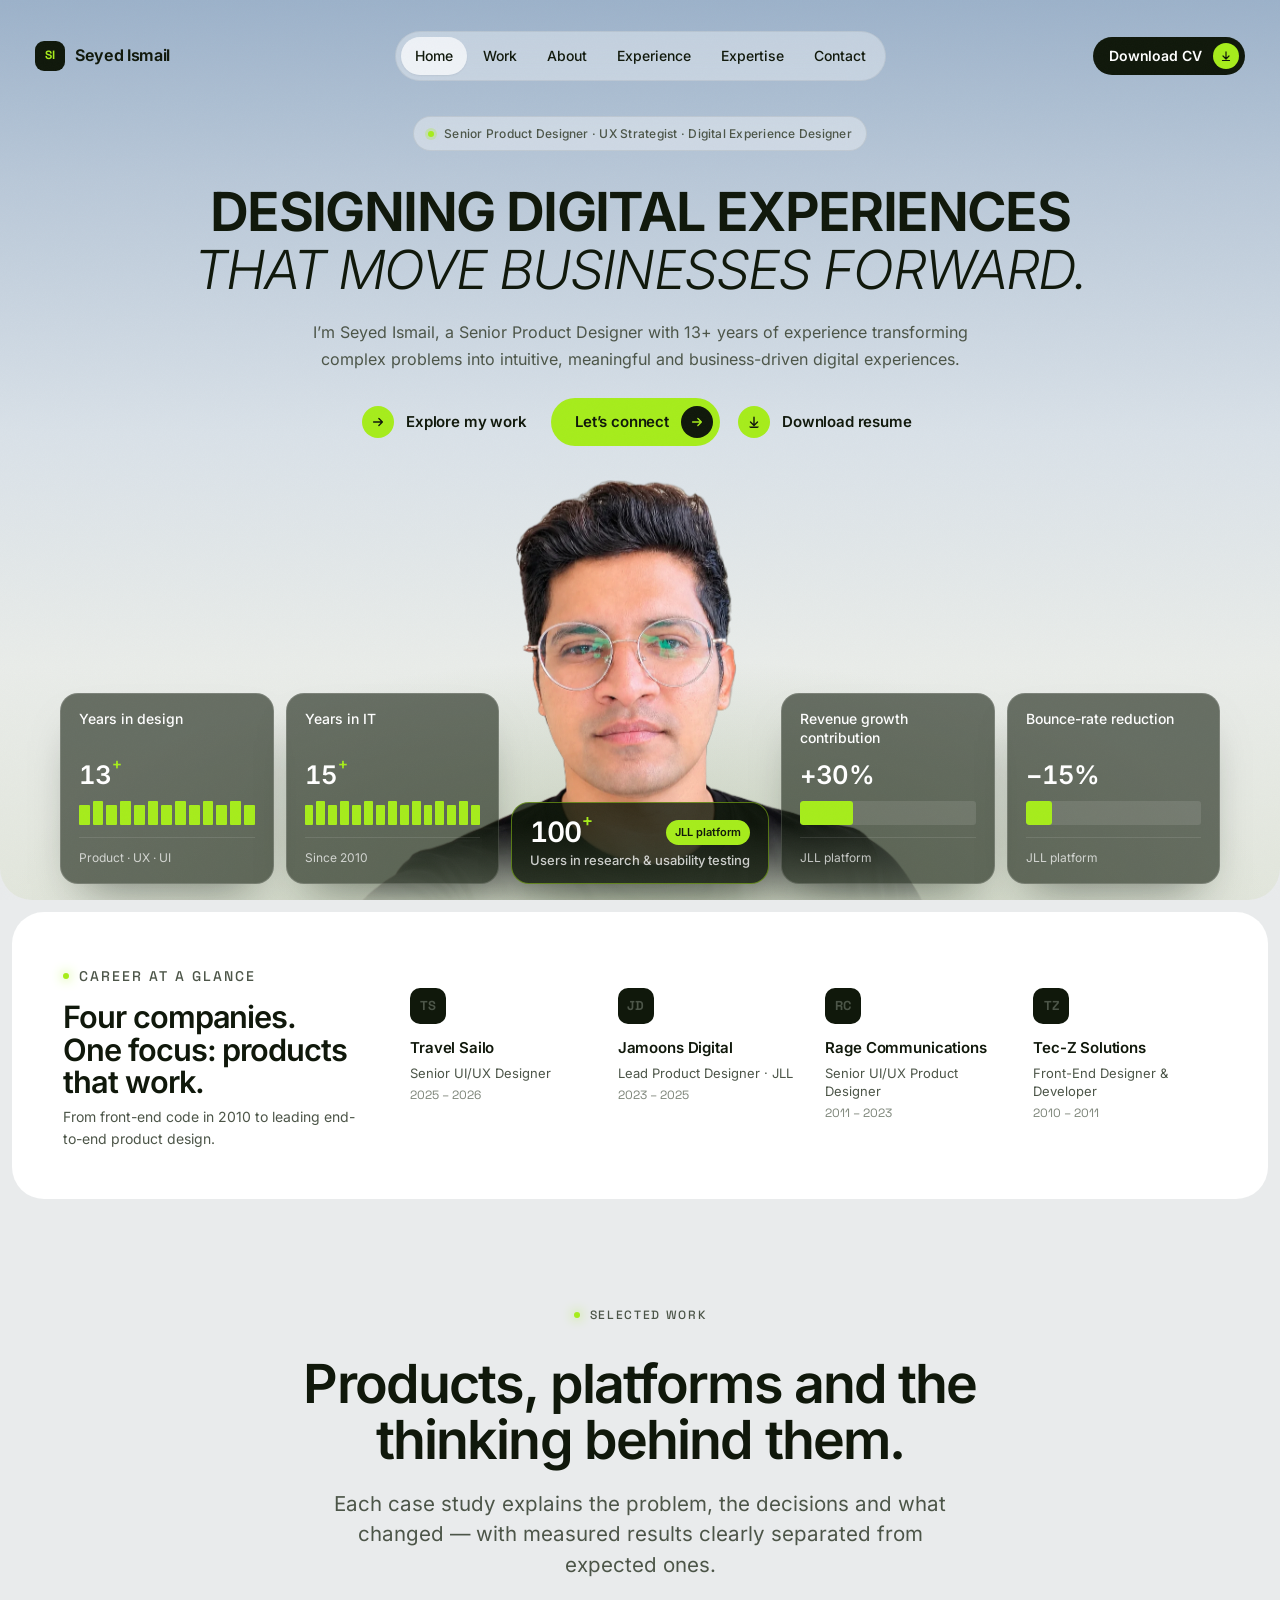
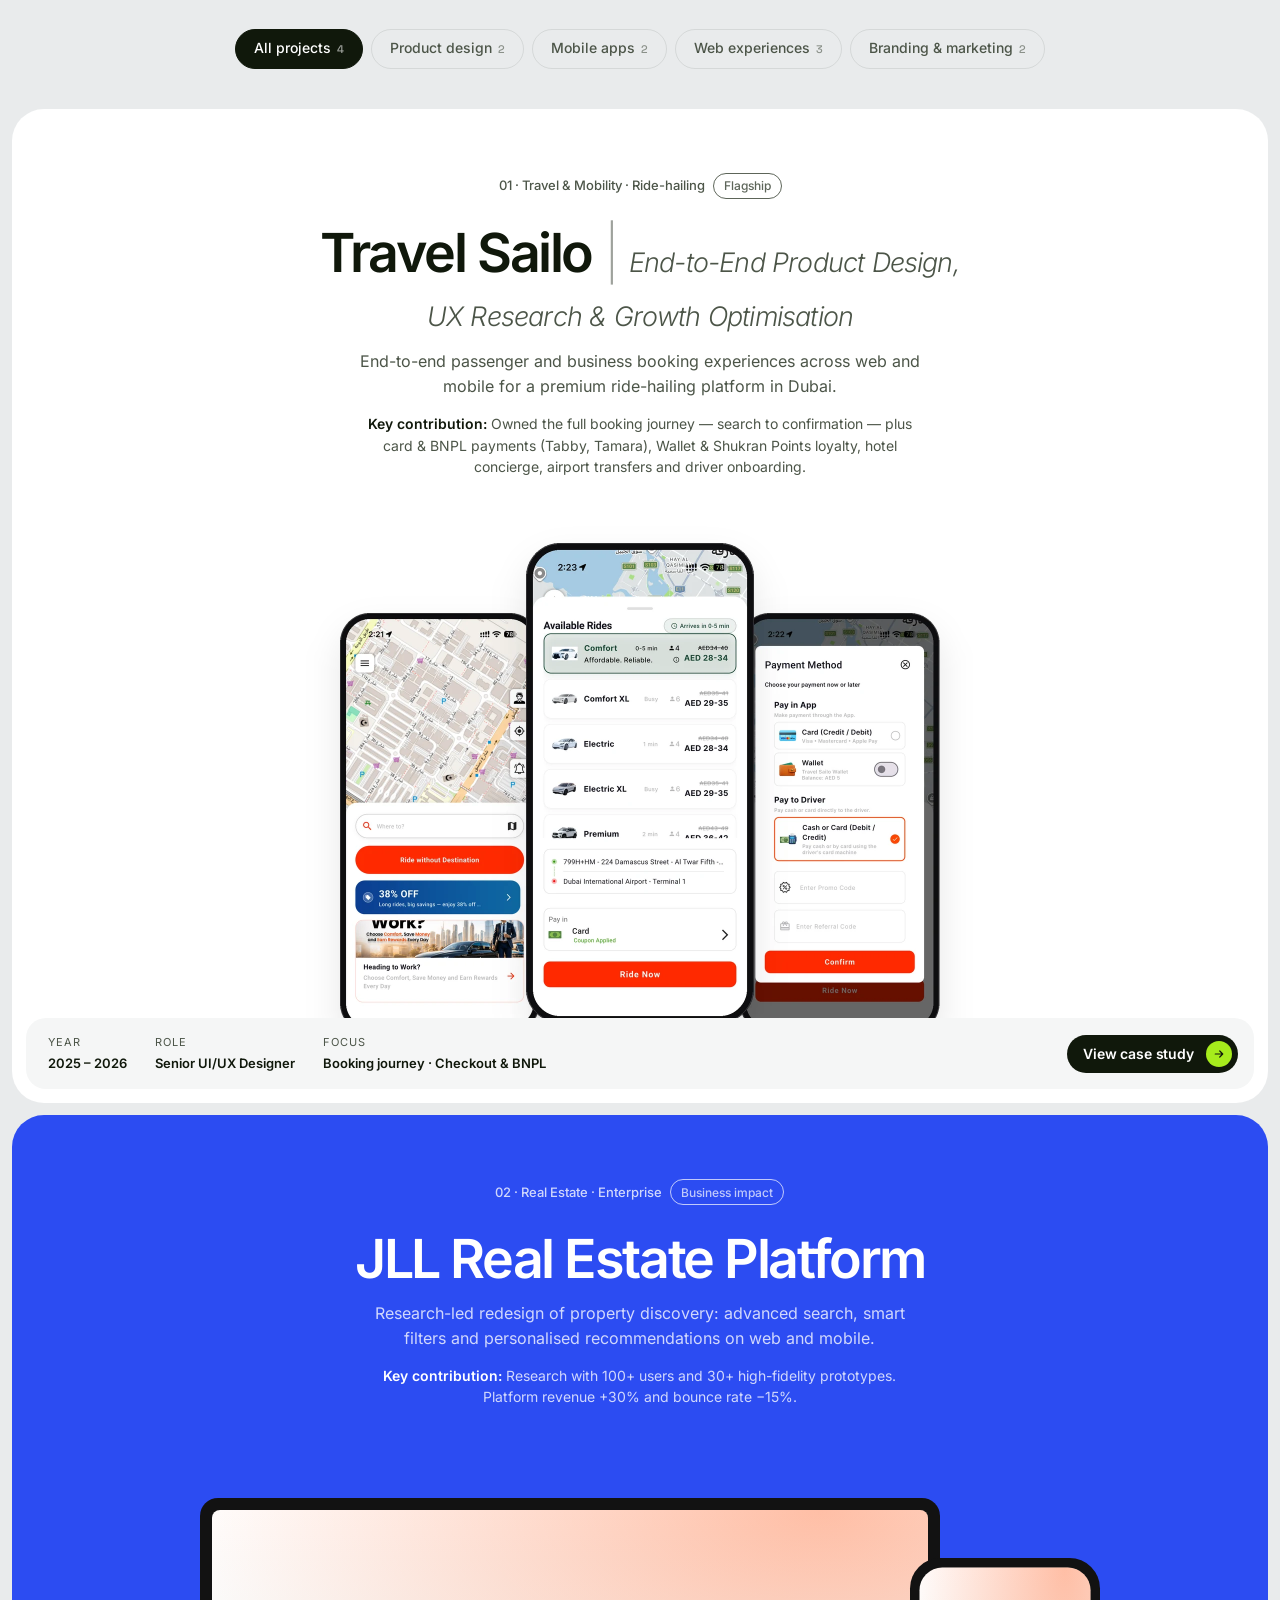
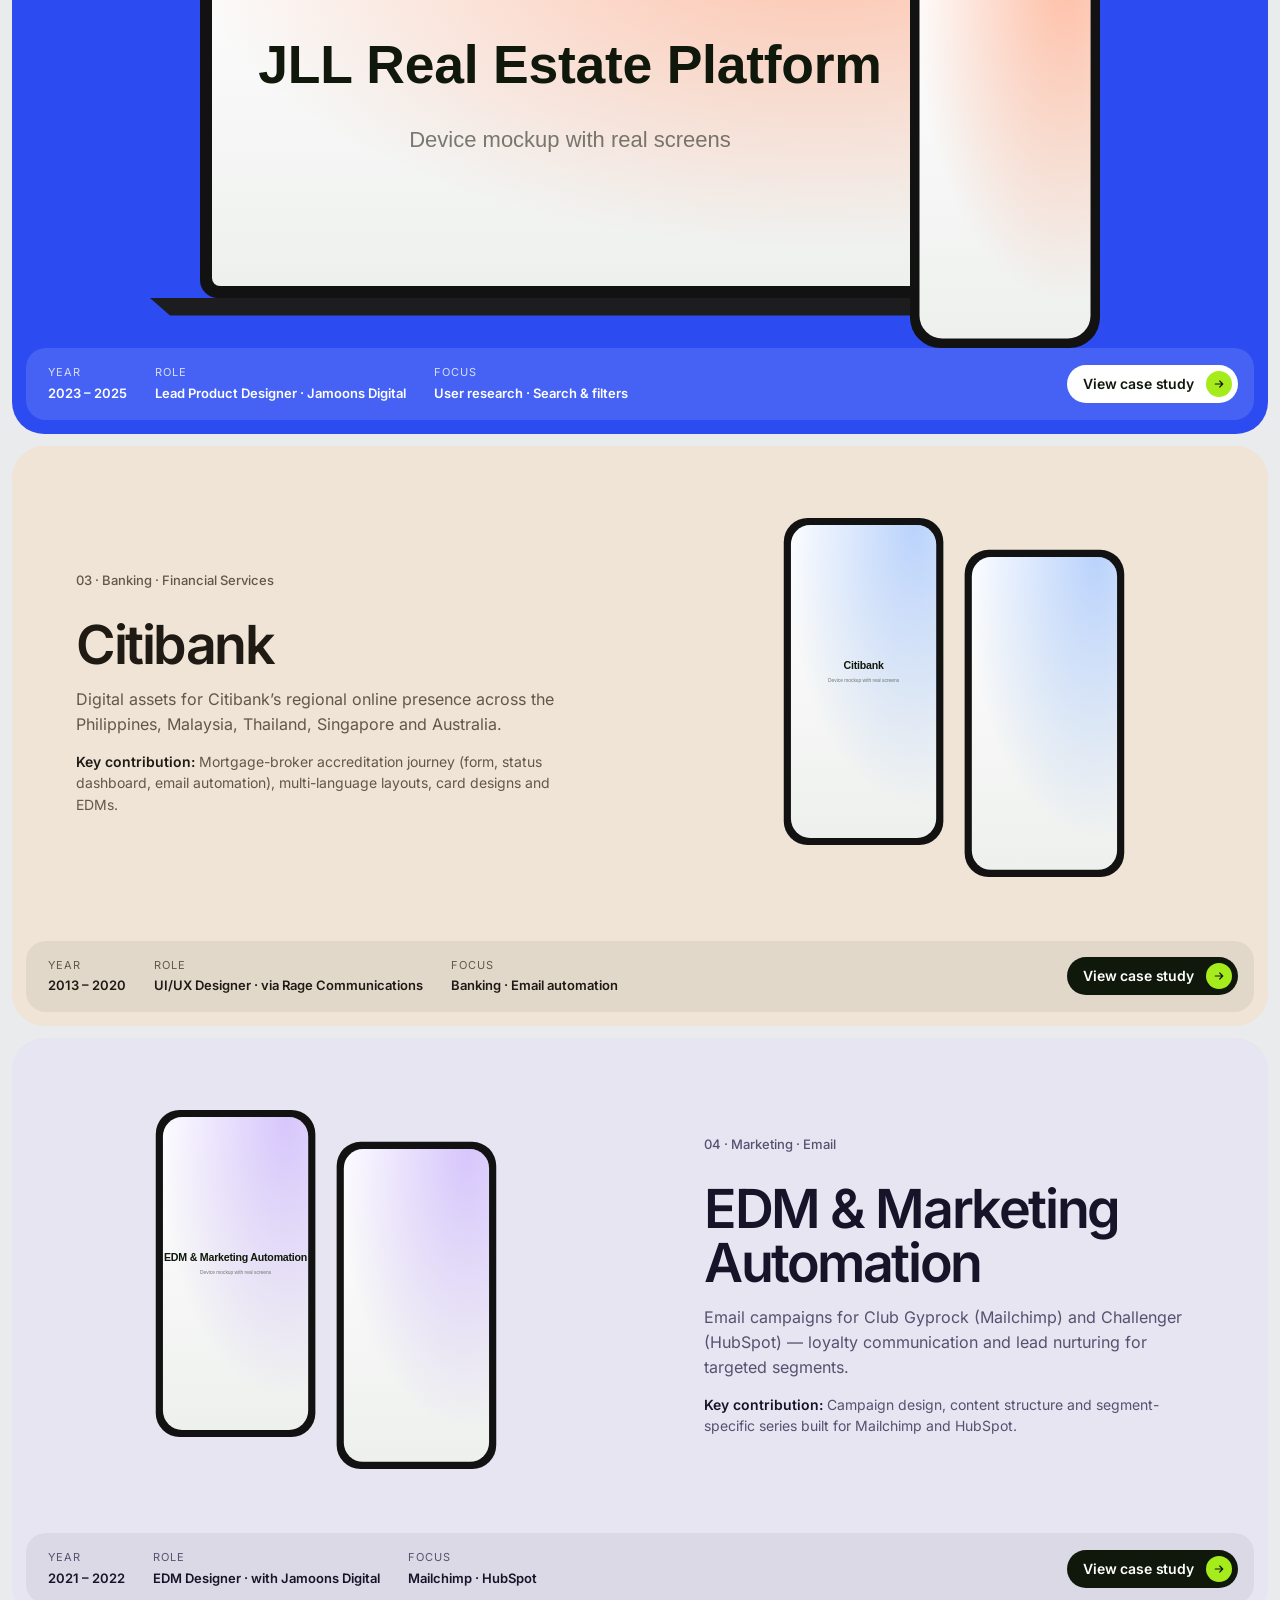
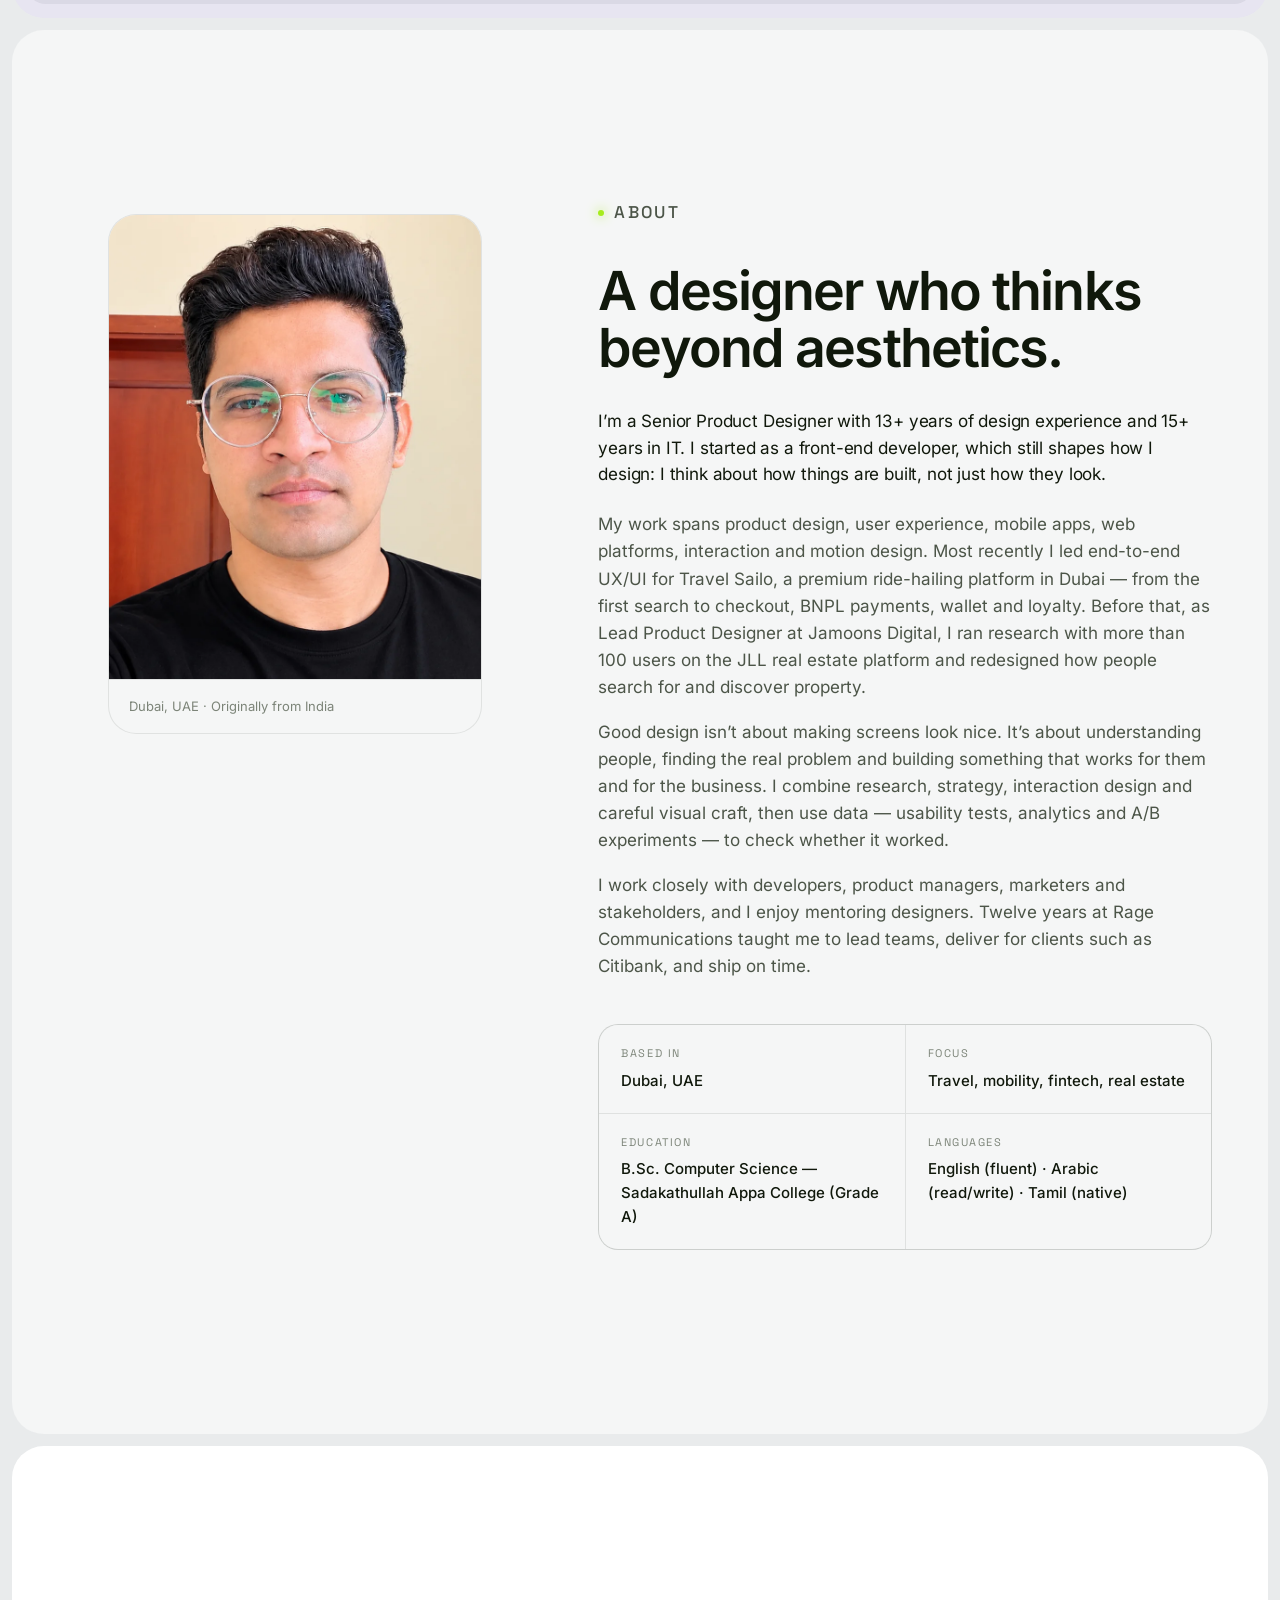
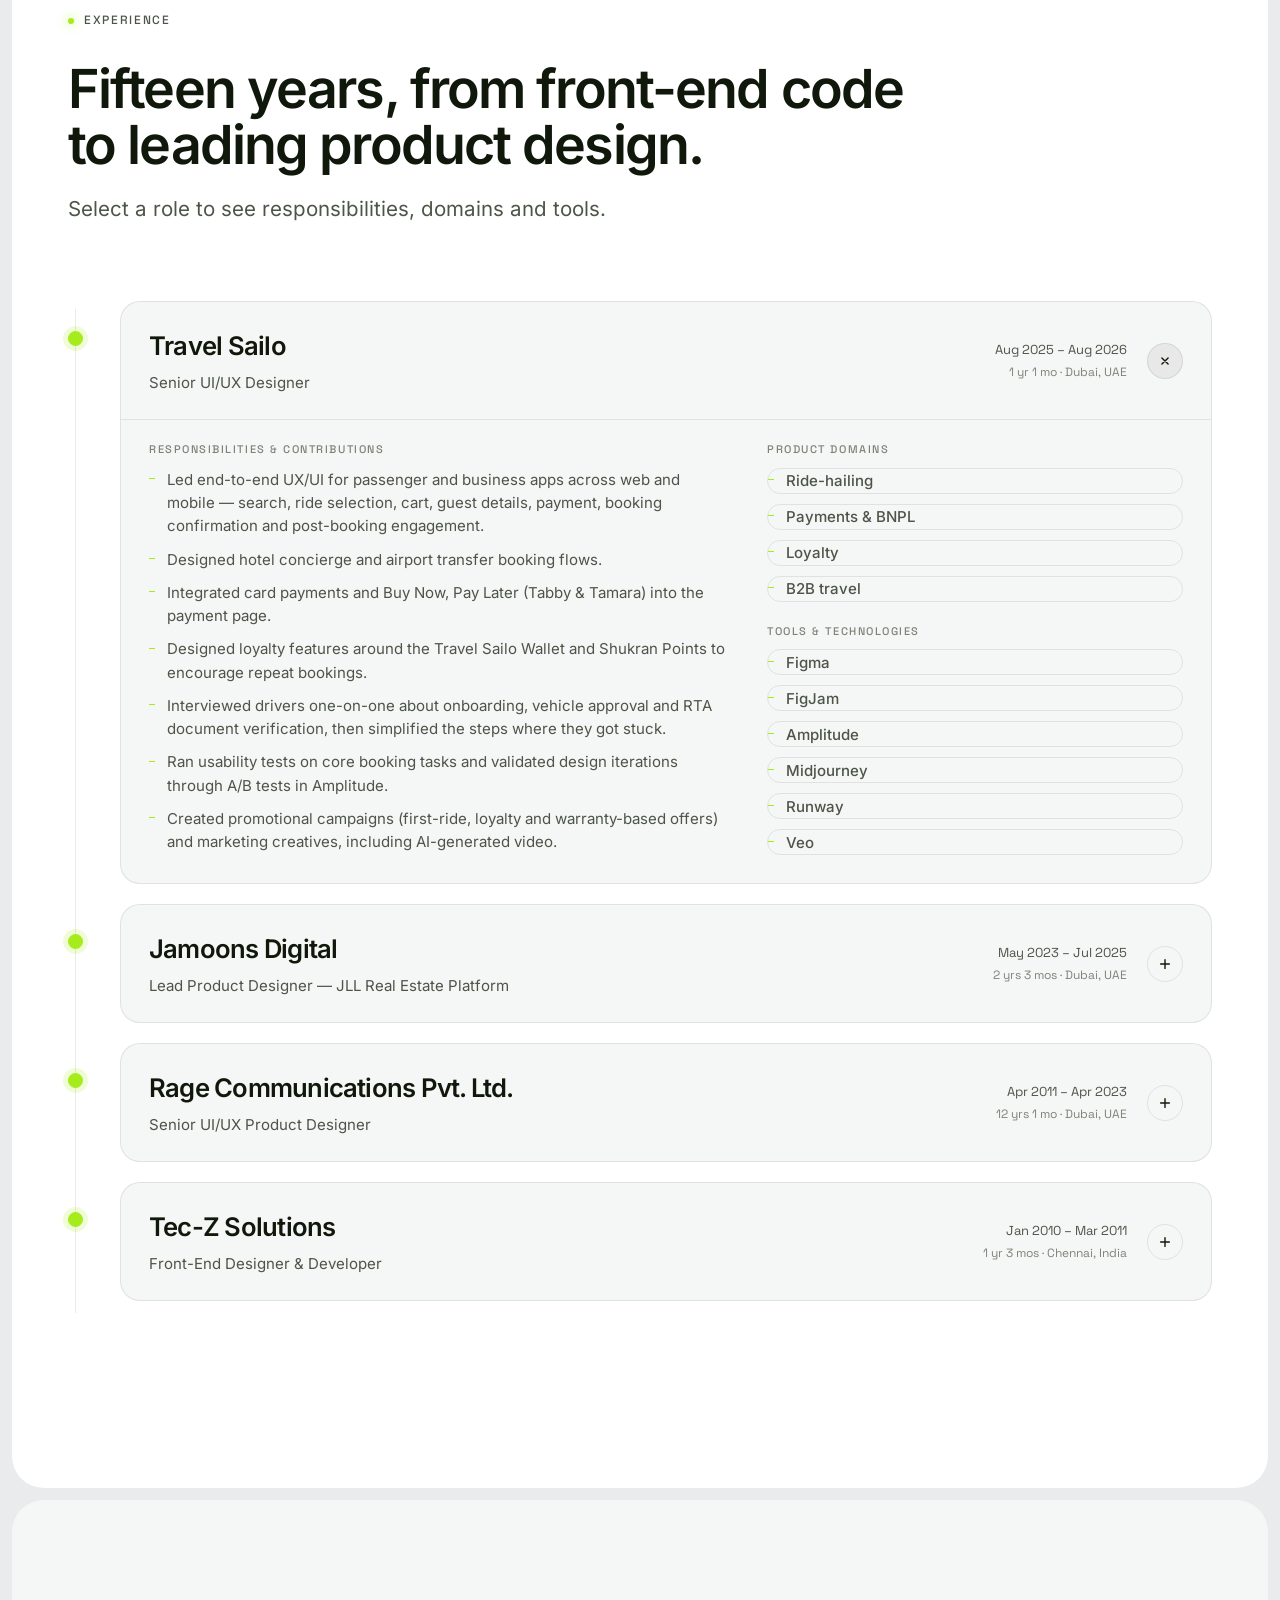
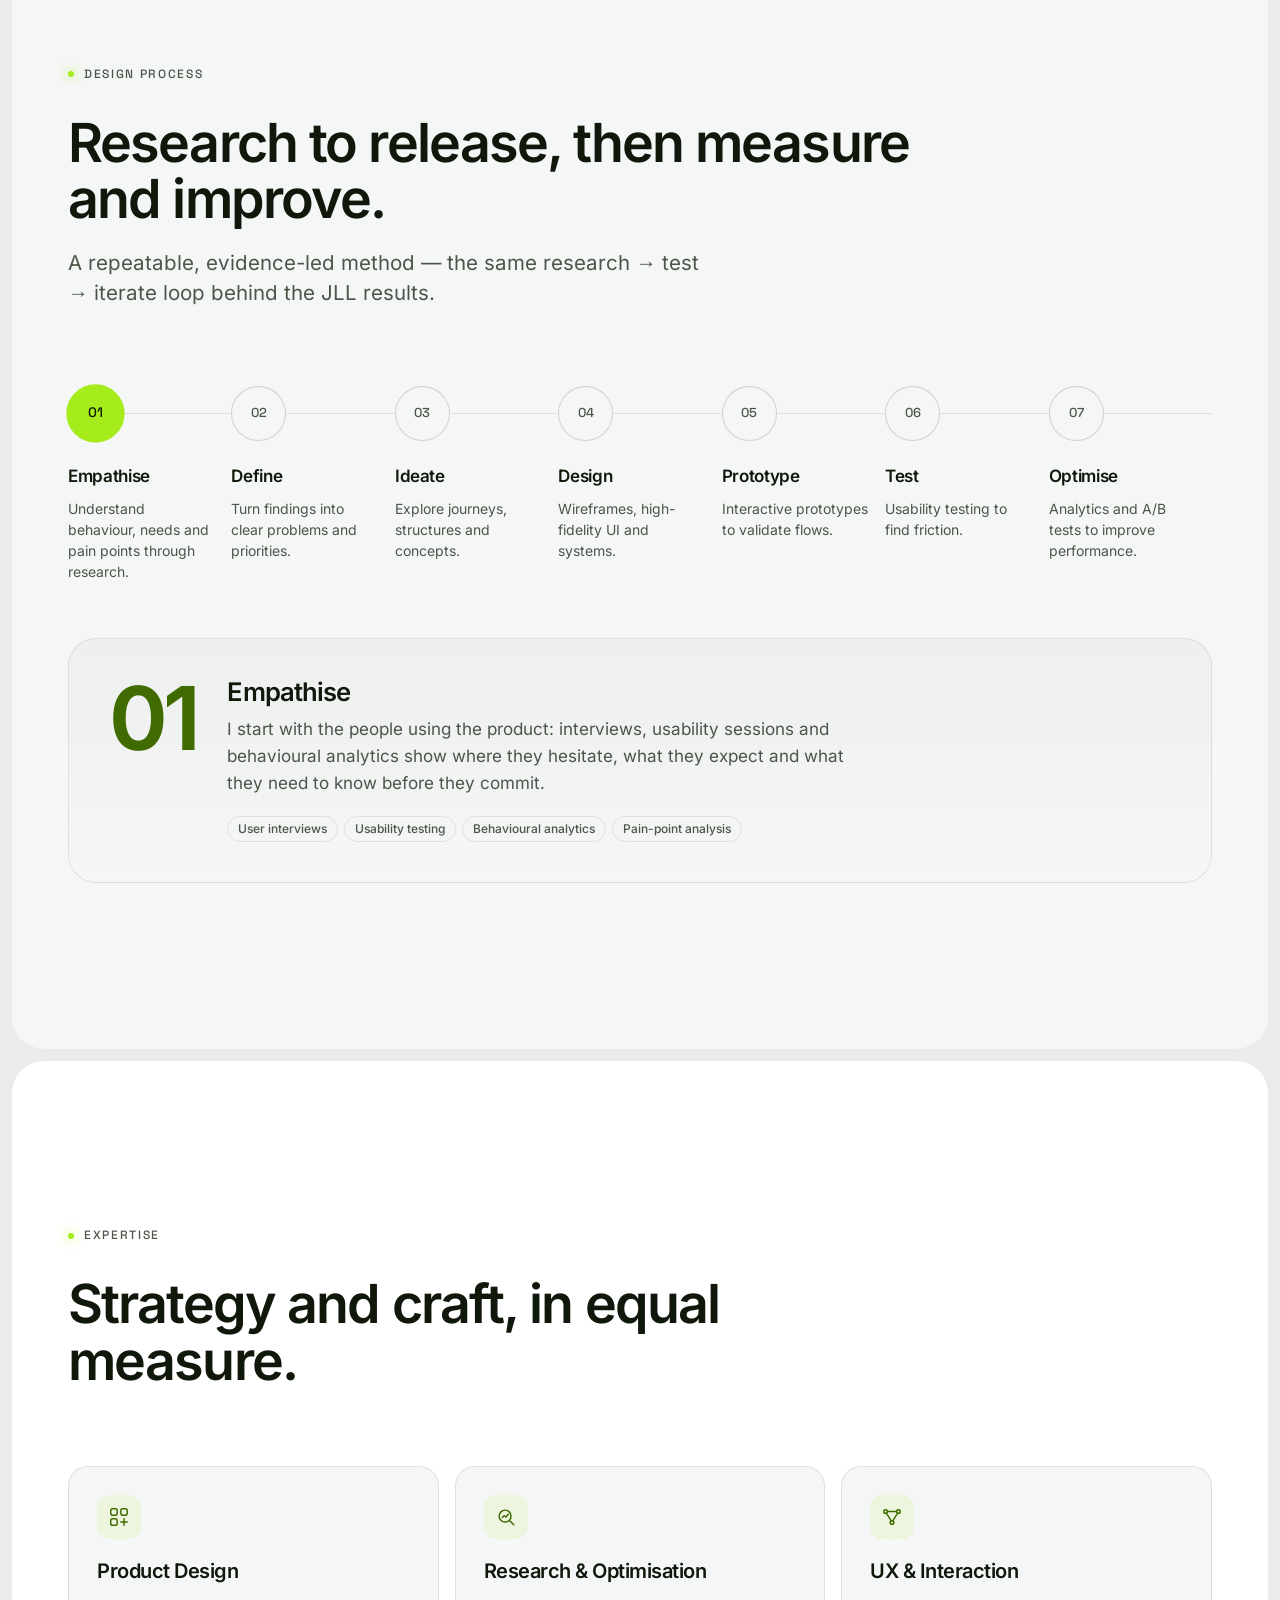
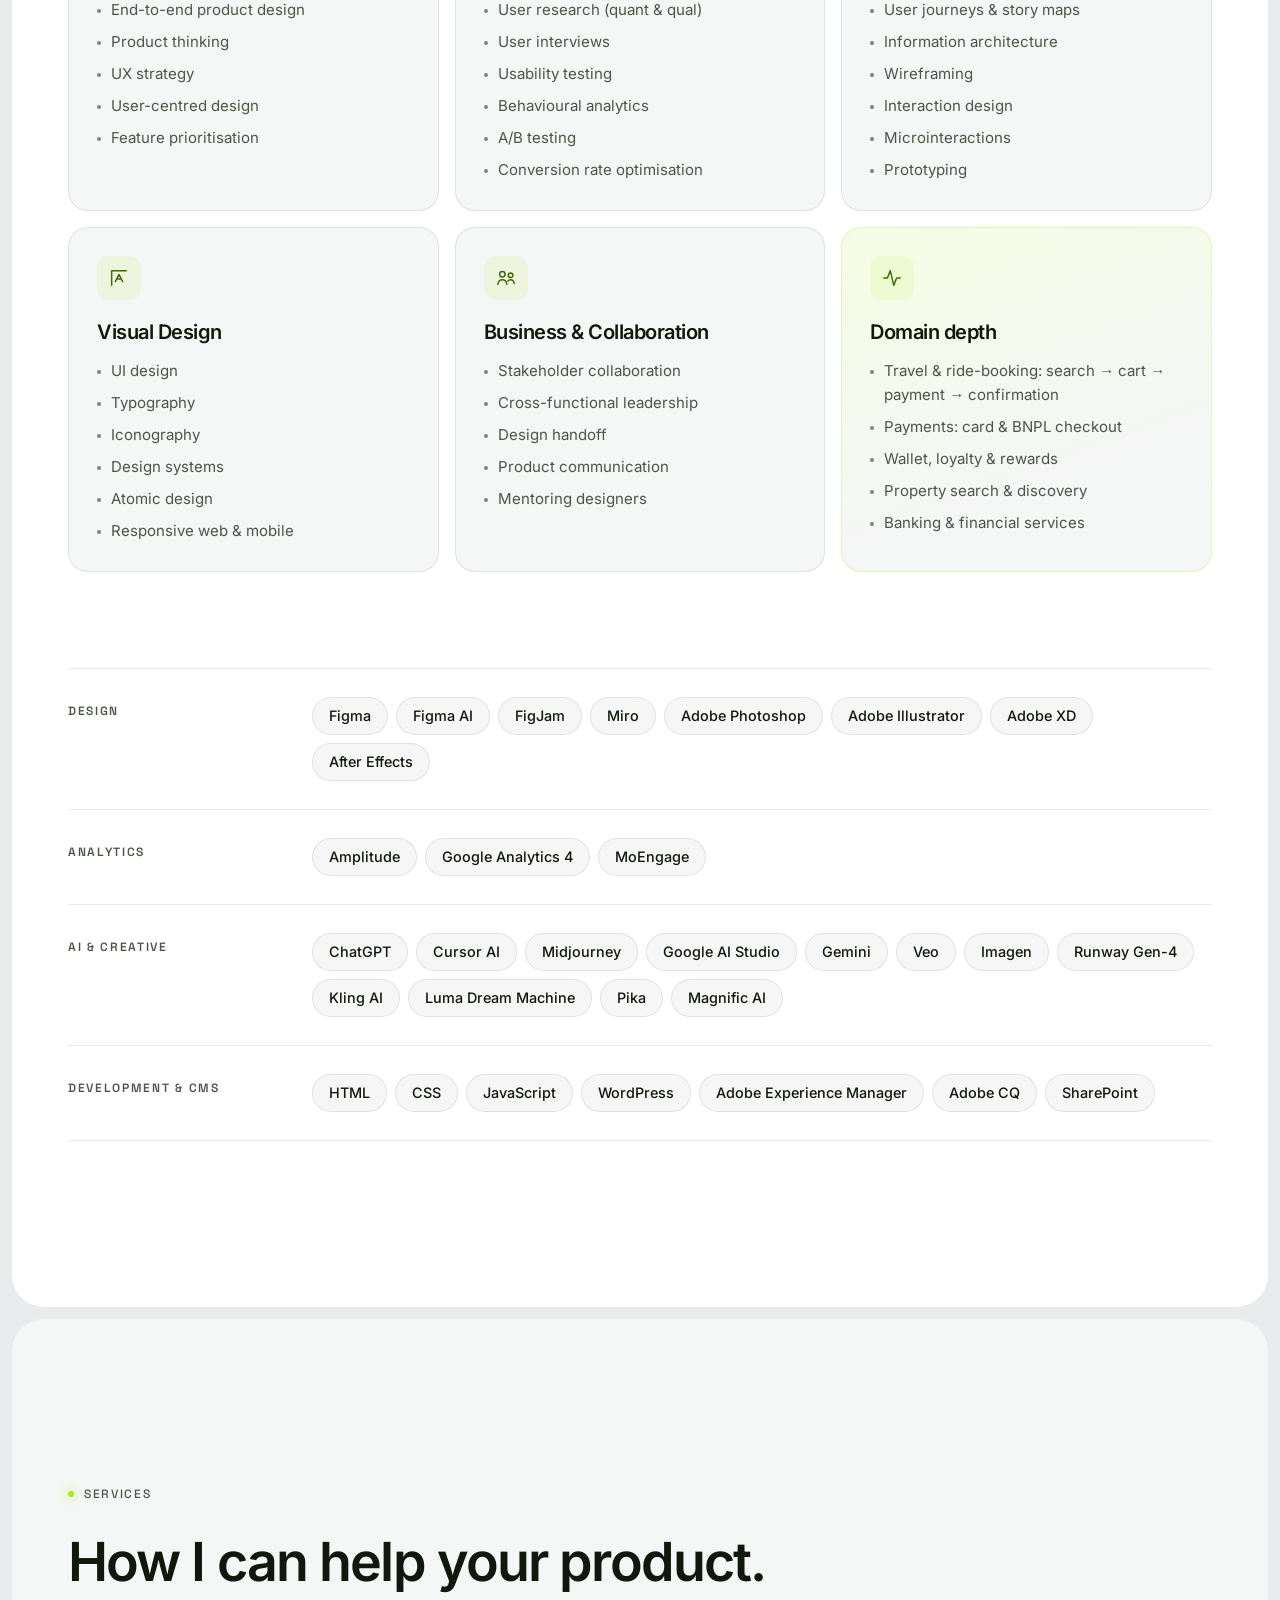
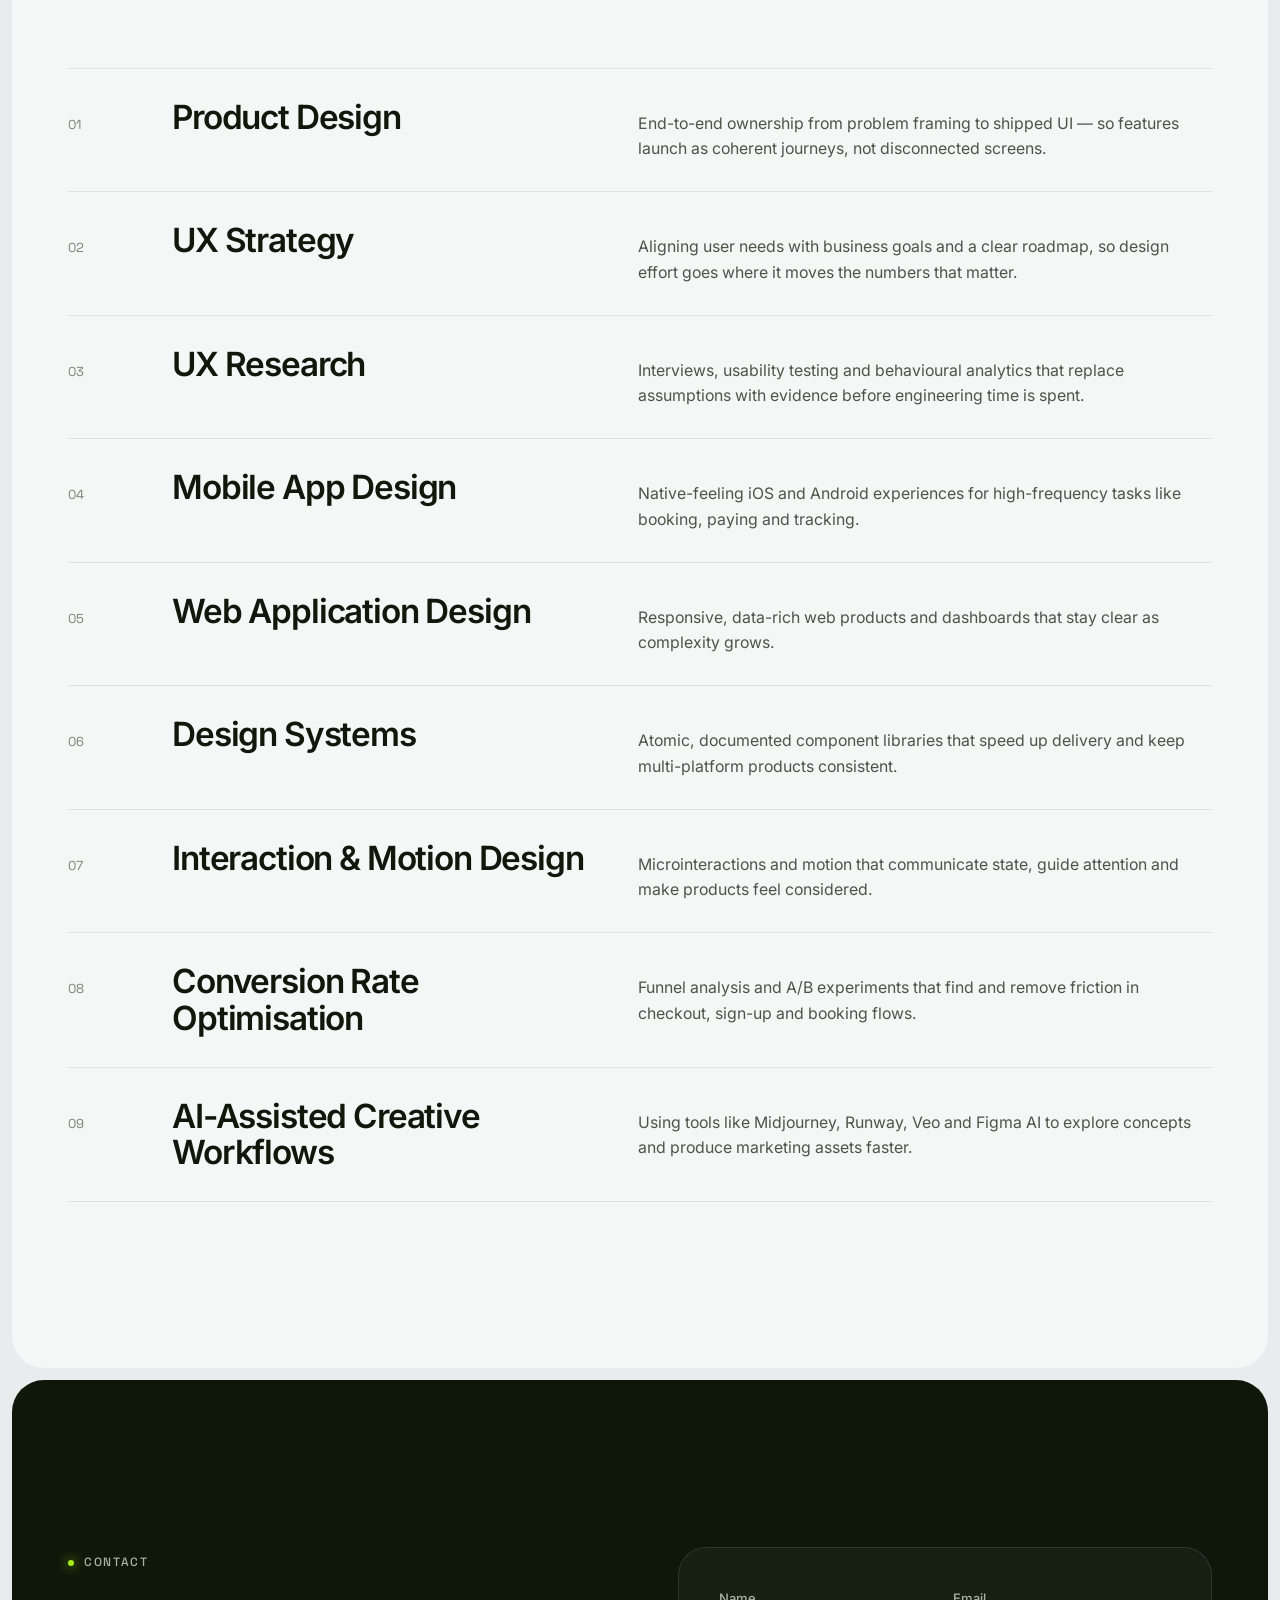
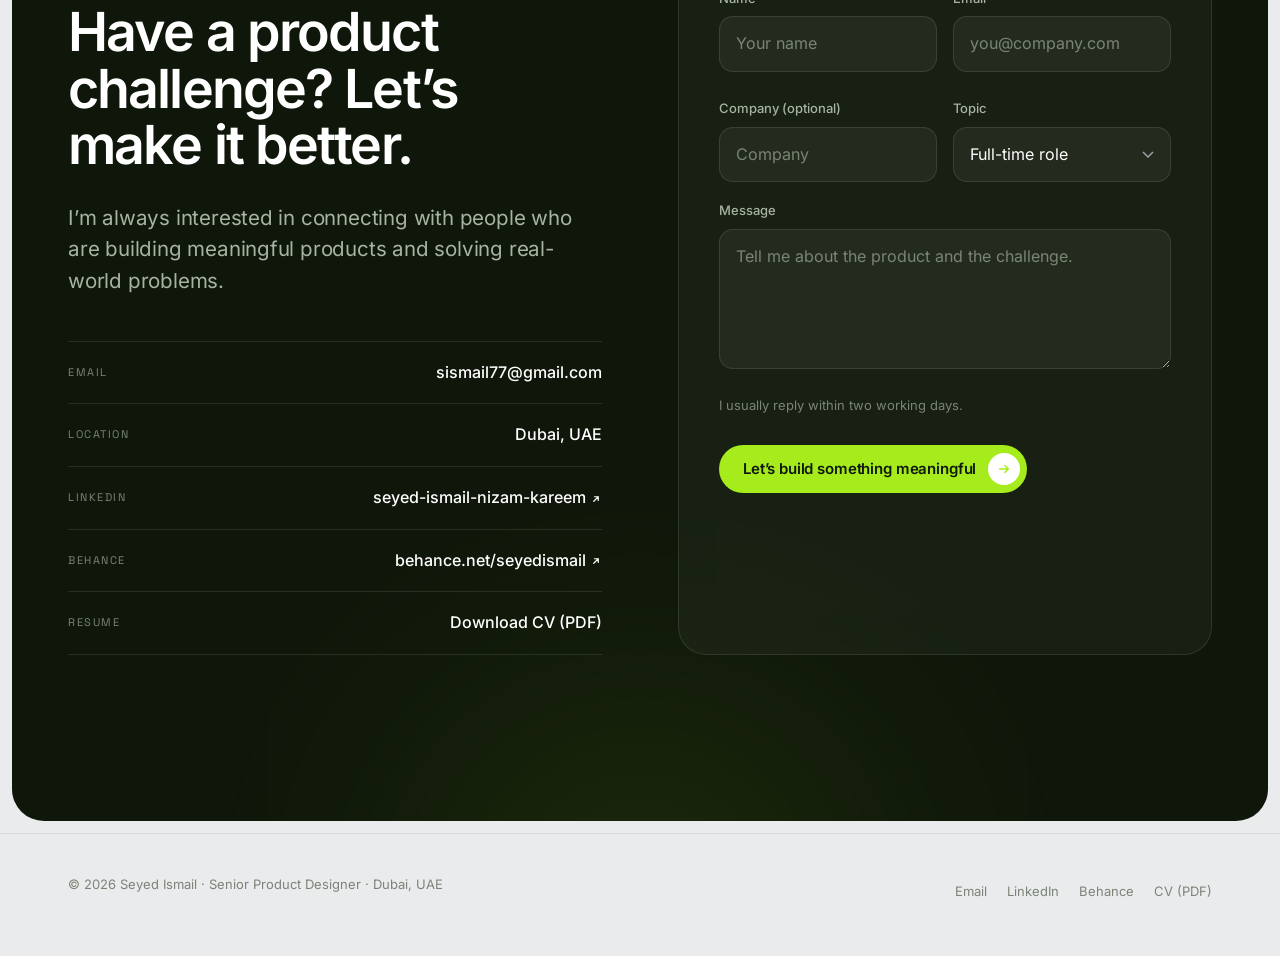
==== commit d083824e: "Deploy latest portfolio with Vercel static config - Add vercel.json (framework: Other, no build/inst" ====
--- a/index.html
+++ b/index.html
@@ -1,47 +1,36 @@
 <!DOCTYPE html>
-<<<<<<< HEAD
-<html lang="en" class="no-js" data-review="on">
-=======
 <html lang="en" class="no-js" data-theme="sky-light" data-review="on">
->>>>>>> 775ac49 (Updated portfolio website)
 <head>
 <meta charset="utf-8">
 <meta name="viewport" content="width=device-width, initial-scale=1, viewport-fit=cover">
 <title>Seyed Ismail — Senior Product Designer in Dubai | UX Strategist</title>
 <meta name="description" content="Senior Product Designer and UX Strategist in Dubai with 13+ years of design experience. End-to-end product design for travel, mobility, real estate and fintech — research, UX strategy and high-quality UI.">
 <meta name="author" content="Seyed Ismail">
-<<<<<<< HEAD
-<meta name="theme-color" content="#080808">
-=======
 <meta name="theme-color" content="#9cb2ca">
->>>>>>> 775ac49 (Updated portfolio website)
 <meta name="color-scheme" content="dark">
-<link rel="canonical" href="https://seyedismail.com/">
+<link rel="canonical" href="https://seyed-ismail-portfolio.vercel.app/">
 <meta property="og:type" content="website">
 <meta property="og:site_name" content="Seyed Ismail — Senior Product Designer">
 <meta property="og:title" content="Seyed Ismail — Senior Product Designer in Dubai | UX Strategist">
 <meta property="og:description" content="Senior Product Designer and UX Strategist in Dubai with 13+ years of design experience. End-to-end product design for travel, mobility, real estate and fintech — research, UX strategy and high-quality UI.">
-<meta property="og:url" content="https://seyedismail.com/">
-<meta property="og:image" content="https://seyedismail.com/assets/images/og-image.png">
+<meta property="og:url" content="https://seyed-ismail-portfolio.vercel.app/">
+<meta property="og:image" content="https://seyed-ismail-portfolio.vercel.app/assets/images/og-image.png">
 <meta property="og:image:width" content="1200">
 <meta property="og:image:height" content="630">
 <meta name="twitter:card" content="summary_large_image">
 <meta name="twitter:title" content="Seyed Ismail — Senior Product Designer in Dubai | UX Strategist">
 <meta name="twitter:description" content="Senior Product Designer and UX Strategist in Dubai with 13+ years of design experience. End-to-end product design for travel, mobility, real estate and fintech — research, UX strategy and high-quality UI.">
-<meta name="twitter:image" content="https://seyedismail.com/assets/images/og-image.png">
+<meta name="twitter:image" content="https://seyed-ismail-portfolio.vercel.app/assets/images/og-image.png">
 <link rel="icon" href="assets/icons/favicon.svg" type="image/svg+xml">
 <link rel="icon" href="assets/icons/favicon-32.png" sizes="32x32" type="image/png">
 <link rel="apple-touch-icon" href="assets/icons/apple-touch-icon.png">
 <link rel="manifest" href="site.webmanifest">
 <link rel="preload" href="assets/fonts/inter-var.woff2" as="font" type="font/woff2" crossorigin>
 <link rel="stylesheet" href="css/style.css">
-<<<<<<< HEAD
-=======
 <link rel="stylesheet" href="css/themes.css">
->>>>>>> 775ac49 (Updated portfolio website)
 <link rel="stylesheet" href="css/animations.css">
 <link rel="stylesheet" href="css/responsive.css">
-<script type="application/ld+json">{"@context":"https://schema.org","@type":"Person","name":"Seyed Ismail","jobTitle":"Senior Product Designer","description":"Senior Product Designer and UX Strategist in Dubai with 13+ years of design experience across travel, mobility, real estate and financial services.","email":"mailto:sismail77@gmail.com","url":"https://seyedismail.com/","address":{"@type":"PostalAddress","addressLocality":"Dubai","addressCountry":"AE"},"alumniOf":{"@type":"CollegeOrUniversity","name":"Sadakathullah Appa College"},"knowsLanguage":["English","Arabic","Tamil"],"sameAs":["https://www.linkedin.com/in/seyed-ismail-nizam-kareem","https://www.behance.net/seyedismail"],"knowsAbout":["Product Design","UX Strategy","User Research","Usability Testing","Design Systems","Conversion Rate Optimisation"]}</script>
+<script type="application/ld+json">{"@context":"https://schema.org","@type":"Person","name":"Seyed Ismail","jobTitle":"Senior Product Designer","description":"Senior Product Designer and UX Strategist in Dubai with 13+ years of design experience across travel, mobility, real estate and financial services.","email":"mailto:sismail77@gmail.com","url":"https://seyed-ismail-portfolio.vercel.app/","address":{"@type":"PostalAddress","addressLocality":"Dubai","addressCountry":"AE"},"alumniOf":{"@type":"CollegeOrUniversity","name":"Sadakathullah Appa College"},"knowsLanguage":["English","Arabic","Tamil"],"sameAs":["https://www.linkedin.com/in/seyed-ismail-nizam-kareem","https://www.behance.net/seyedismail"],"knowsAbout":["Product Design","UX Strategy","User Research","Usability Testing","Design Systems","Conversion Rate Optimisation"]}</script>
 
 <script defer src="js/main.js"></script>
 <script defer src="js/animations.js"></script>
@@ -57,19 +46,12 @@
     <a class="wordmark" href="#home" aria-label="Seyed Ismail — home"><span class="wordmark__mark" aria-hidden="true">SI</span><span>Seyed Ismail</span></a>
     <ul class="nav__links"><li><a href="#home">Home</a></li><li><a href="#work">Work</a></li><li><a href="#about">About</a></li><li><a href="#experience">Experience</a></li><li><a href="#expertise">Expertise</a></li><li><a href="#contact">Contact</a></li></ul>
     <div class="nav__actions">
-<<<<<<< HEAD
-      <a class="btn btn--sm btn--ghost" href="assets/cv/Seyed_Ismail_Senior_Product_Designer_CV.pdf" download data-magnetic="0.25">Download CV <svg class="down" viewBox="0 0 16 16" fill="none" aria-hidden="true"><path d="M8 2.5v9M4 8l4 4 4-4M3 14h10" stroke="currentColor" stroke-width="1.6" stroke-linecap="round" stroke-linejoin="round"/></svg></a>
-=======
       <a class="btn btn--sm" href="assets/cv/Seyed_Ismail_Senior_Product_Designer_CV.pdf" download data-magnetic="0.25">Download CV <svg class="down" viewBox="0 0 16 16" fill="none" aria-hidden="true"><path d="M8 2.5v9M4 8l4 4 4-4M3 14h10" stroke="currentColor" stroke-width="1.6" stroke-linecap="round" stroke-linejoin="round"/></svg></a>
->>>>>>> 775ac49 (Updated portfolio website)
       <button class="nav__toggle" type="button" aria-expanded="false" aria-controls="mobile-menu" aria-label="Open menu"><span></span><span></span></button>
     </div>
   </nav>
 </header>
-<<<<<<< HEAD
-=======
 <nav aria-label="Section navigation"><ul class="rail"><li><a href="#home"><span class="ico"><svg viewBox="0 0 24 24" fill="none" stroke="currentColor" stroke-width="1.7" stroke-linecap="round" stroke-linejoin="round" aria-hidden="true"><path d="M4 11 12 4l8 7v8a1 1 0 0 1-1 1h-4v-6h-6v6H5a1 1 0 0 1-1-1z"/></svg></span>Home</a></li><li><a href="#work"><span class="ico"><svg viewBox="0 0 24 24" fill="none" stroke="currentColor" stroke-width="1.7" stroke-linecap="round" stroke-linejoin="round" aria-hidden="true"><rect x="3" y="7" width="18" height="13" rx="2"/><path d="M8 7V5a2 2 0 0 1 2-2h4a2 2 0 0 1 2 2v2"/></svg></span>Work</a></li><li><a href="#about"><span class="ico"><svg viewBox="0 0 24 24" fill="none" stroke="currentColor" stroke-width="1.7" stroke-linecap="round" stroke-linejoin="round" aria-hidden="true"><circle cx="12" cy="8" r="4"/><path d="M4 21c1-4 4-6 8-6s7 2 8 6"/></svg></span>About</a></li><li><a href="#experience"><span class="ico"><svg viewBox="0 0 24 24" fill="none" stroke="currentColor" stroke-width="1.7" stroke-linecap="round" stroke-linejoin="round" aria-hidden="true"><path d="M12 7v5l3 2"/><circle cx="12" cy="12" r="9"/></svg></span>Experience</a></li><li><a href="#expertise"><span class="ico"><svg viewBox="0 0 24 24" fill="none" stroke="currentColor" stroke-width="1.7" stroke-linecap="round" stroke-linejoin="round" aria-hidden="true"><path d="m12 3 2.6 5.6 6.1.7-4.5 4.2 1.2 6L12 16.6 6.6 19.5l1.2-6L3.3 9.3l6.1-.7z"/></svg></span>Expertise</a></li><li><a href="#contact"><span class="ico"><svg viewBox="0 0 24 24" fill="none" stroke="currentColor" stroke-width="1.7" stroke-linecap="round" stroke-linejoin="round" aria-hidden="true"><rect x="3" y="5" width="18" height="14" rx="2"/><path d="m3 7 9 6 9-6"/></svg></span>Contact</a></li><li class="rail__cv"><a href="assets/cv/Seyed_Ismail_Senior_Product_Designer_CV.pdf" download><span class="ico"><svg viewBox="0 0 24 24" fill="none" stroke="currentColor" stroke-width="1.7" stroke-linecap="round" stroke-linejoin="round" aria-hidden="true"><path d="M12 3v12M7 10l5 5 5-5M5 21h14"/></svg></span>CV</a></li></ul></nav>
->>>>>>> 775ac49 (Updated portfolio website)
 <div class="mobile-menu" id="mobile-menu" aria-hidden="true">
   <ul><li><a class="mobile-menu__link" href="#home"><small>01</small>Home</a></li><li><a class="mobile-menu__link" href="#work"><small>02</small>Work</a></li><li><a class="mobile-menu__link" href="#about"><small>03</small>About</a></li><li><a class="mobile-menu__link" href="#experience"><small>04</small>Experience</a></li><li><a class="mobile-menu__link" href="#expertise"><small>05</small>Expertise</a></li><li><a class="mobile-menu__link" href="#contact"><small>06</small>Contact</a></li></ul>
   <div class="mobile-menu__foot">
@@ -81,56 +63,6 @@
 
 <!-- ============================== HERO ============================== -->
 <section class="hero" id="home" aria-labelledby="hero-title">
-<<<<<<< HEAD
-  <div class="ambient" aria-hidden="true"><span class="ambient__glow ambient__glow--1"></span><span class="ambient__glow ambient__glow--2"></span></div>
-  <div class="container hero__grid">
-    <div>
-      <p class="eyebrow hero__descriptor" data-hero-fade>Senior Product Designer · UX Strategist · Digital Experience Designer</p>
-      <h1 class="hero__title" id="hero-title"><span class="line"><span>Designing digital</span></span><span class="line"><span>experiences that</span></span><span class="line"><span>move businesses</span></span><span class="line"><span class="text-gradient">forward.</span></span></h1>
-      <p class="lead hero__sub" data-hero-fade style="--d:.1s">I’m Seyed Ismail, a Senior Product Designer with 13+ years of experience transforming complex problems into intuitive, meaningful and business-driven digital experiences.</p>
-      <div class="hero__ctas" data-hero-fade style="--d:.2s">
-        <a class="btn btn--accent" href="#work" data-magnetic>Explore my work <svg class="arrow" viewBox="0 0 16 16" fill="none" aria-hidden="true"><path d="M3 8h10M9 4l4 4-4 4" stroke="currentColor" stroke-width="1.6" stroke-linecap="round" stroke-linejoin="round"/></svg></a>
-        <a class="btn btn--ghost" href="assets/cv/Seyed_Ismail_Senior_Product_Designer_CV.pdf" download data-magnetic>Download resume <svg class="down" viewBox="0 0 16 16" fill="none" aria-hidden="true"><path d="M8 2.5v9M4 8l4 4 4-4M3 14h10" stroke="currentColor" stroke-width="1.6" stroke-linecap="round" stroke-linejoin="round"/></svg></a>
-        <a class="btn btn--ghost" href="#contact" data-magnetic>Let’s connect</a>
-      </div>
-    </div>
-    <div class="stage" data-hero-fade style="--d:.3s" aria-hidden="true">
-      <div class="stage__scene">
-        <div class="stage__layer stage__shape stage__ring"></div>
-        <div class="stage__layer stage__device">
-          <div class="ui-bar"><span class="ui-pill" style="width:34%"></span><span class="ui-dot"></span></div>
-          <div class="ui-map"><svg viewBox="0 0 200 120" preserveAspectRatio="none"><path class="ui-route" d="M20 100 C 60 90, 70 40, 110 50 S 160 30, 180 18" fill="none" stroke="#ff3b30" stroke-width="2"/><circle cx="20" cy="100" r="4" fill="#fff"/><circle cx="180" cy="18" r="5" fill="#ff3b30"/></svg></div>
-          <div class="ui-row is-selected"><span class="ui-ico"></span><span class="ui-lines"><span class="ui-pill" style="width:60%"></span><span class="ui-pill" style="width:35%;opacity:.6"></span></span><span class="ui-pill" style="width:16%"></span></div>
-          <div class="ui-row"><span class="ui-ico"></span><span class="ui-lines"><span class="ui-pill" style="width:50%"></span><span class="ui-pill" style="width:30%;opacity:.6"></span></span><span class="ui-pill" style="width:16%"></span></div>
-          <div class="ui-row"><span class="ui-ico"></span><span class="ui-lines"><span class="ui-pill" style="width:55%"></span><span class="ui-pill" style="width:25%;opacity:.6"></span></span><span class="ui-pill" style="width:16%"></span></div>
-          <div class="ui-cta"><span class="ui-pill"></span></div>
-        </div>
-        <div class="stage__layer stage__float stage__float--pay"><p class="float-label">Pay in instalments</p><p class="float-value">4 × payments</p><div class="float-seg"><span></span><span></span><span></span><span></span></div></div>
-        <div class="stage__layer stage__float stage__float--points"><p class="float-label">Loyalty</p><p class="float-value">Points earned</p><div class="float-seg"><span></span><span></span><span></span></div></div>
-        <div class="stage__layer stage__float stage__float--check"><span class="check-ico"><svg viewBox="0 0 16 16" fill="none" aria-hidden="true"><path d="m3 8.5 3 3 7-7" stroke="currentColor" stroke-width="2" stroke-linecap="round" stroke-linejoin="round"/></svg></span><span><span class="ui-pill" style="display:block;width:70px;margin-bottom:6px"></span><span class="ui-pill" style="display:block;width:44px;opacity:.6"></span></span></div>
-        <div class="stage__layer stage__shape stage__orb"></div>
-        <div class="stage__layer stage__shape stage__cube"></div>
-      </div>
-    </div>
-  </div>
-  <div class="hero__scroll" aria-hidden="true">Scroll<i></i></div>
-</section>
-
-<section class="stats" aria-label="Experience in numbers">
-  <div class="container stats__grid" data-stagger>
-    <div class="stat" data-reveal><p class="stat__value"><span data-count="13">13</span><sup>+</sup></p><p class="stat__label">Years in design</p></div>
-    <div class="stat" data-reveal><p class="stat__value"><span data-count="15">15</span><sup>+</sup></p><p class="stat__label">Years in IT</p></div>
-    <div class="stat" data-reveal><p class="stat__value"><span data-count="100">100</span><sup>+</sup></p><p class="stat__label">Users in research & testing<span class="stat__context">JLL platform</span></p></div>
-    <div class="stat" data-reveal><p class="stat__value"><span data-count="30" data-prefix="+" data-suffix="%">+30%</span></p><p class="stat__label">Revenue growth contribution<span class="stat__context">JLL platform</span></p></div>
-    <div class="stat" data-reveal><p class="stat__value"><span data-count="15" data-prefix="−" data-suffix="%">−15%</span></p><p class="stat__label">Bounce-rate reduction<span class="stat__context">JLL platform</span></p></div>
-  </div>
-</section>
-
-<!-- ============================== WORK ============================== -->
-<section class="section" id="work" aria-labelledby="work-title">
-  <div class="container">
-    <header class="section-head">
-=======
   <div class="hero__ground" aria-hidden="true"></div>
   <div class="hero__content">
     <p class="hero__descriptor" data-hero-fade>Senior Product Designer · UX Strategist · Digital Experience Designer</p>
@@ -196,7 +128,6 @@
 <section class="section panel panel--clear" id="work" aria-labelledby="work-title" style="padding-top:clamp(4rem,8vw,6rem);padding-bottom:0">
   <div class="container" style="max-width:1400px;padding-inline:0">
     <header class="section-head work-head">
->>>>>>> 775ac49 (Updated portfolio website)
       <p class="eyebrow" data-reveal>Selected work</p>
       <h2 id="work-title" data-reveal>Products, platforms and the thinking behind them.</h2>
       <p data-reveal>Each case study explains the problem, the decisions and what changed — with measured results clearly separated from expected ones.</p>
@@ -210,89 +141,6 @@
     </div>
     <p class="visually-hidden" id="filter-status" aria-live="polite"></p>
     <div class="work-grid">
-<<<<<<< HEAD
-<article class="project-card project-card--feature" data-categories="product mobile web" data-reveal>
-  <a class="project-card__link" href="projects/travel-sailo.html" data-tilt="3" aria-label="Travel Sailo — view case study">
-    <div class="project-card__inner">
-      <div class="project-card__media"><span class="project-card__index">01</span><span class="tag tag--accent project-card__badge">Flagship</span><img src="assets/projects/travel-sailo/cover.svg" width="2100" height="900" alt="Travel Sailo project cover" loading="lazy" decoding="async"></div>
-      <div class="project-card__body"><div class="col"><div class="project-card__meta"><span>Travel & Mobility · Ride-hailing</span><span>2025 – 2026</span></div><h3 class="project-card__title">Travel Sailo</h3><p class="project-card__desc">End-to-end passenger and business booking experiences across web and mobile for a premium ride-hailing platform in Dubai.</p></div><div class="col"><p class="project-card__contrib"><strong>Role:</strong> Senior UI/UX Designer<br><strong>Key contribution:</strong> Owned the full booking journey — search to confirmation — plus card & BNPL payments (Tabby, Tamara), Wallet & Shukran Points loyalty, hotel concierge, airport transfers and driver onboarding.</p><ul class="tag-list"><li class="tag">Booking journey</li><li class="tag">Checkout & BNPL</li><li class="tag">Wallet & loyalty</li><li class="tag">Usability testing</li><li class="tag">A/B testing</li></ul><span class="project-card__cta">View case study <svg class="arrow" viewBox="0 0 16 16" fill="none" aria-hidden="true"><path d="M3 8h10M9 4l4 4-4 4" stroke="currentColor" stroke-width="1.6" stroke-linecap="round" stroke-linejoin="round"/></svg></span></div></div>
-      <span class="project-card__glare" aria-hidden="true"></span>
-    </div>
-  </a>
-</article>
-<article class="project-card" data-categories="product web mobile" data-reveal>
-  <a class="project-card__link" href="projects/jll.html" data-tilt="5" aria-label="JLL Real Estate Platform — view case study">
-    <div class="project-card__inner">
-      <div class="project-card__media"><span class="project-card__index">02</span><span class="tag tag--accent project-card__badge">Business impact</span><img src="assets/projects/jll/cover.svg" width="1600" height="1000" alt="JLL Real Estate Platform project cover" loading="lazy" decoding="async"></div>
-      <div class="project-card__body"><div class="project-card__meta"><span>Real Estate · Enterprise</span><span>2023 – 2025</span></div><h3 class="project-card__title">JLL Real Estate Platform</h3><p class="project-card__desc">Research-led redesign of property discovery: advanced search, smart filters and personalised recommendations on web and mobile.</p><p class="project-card__contrib"><strong>Role:</strong> Lead Product Designer · Jamoons Digital<br><strong>Key contribution:</strong> Research with 100+ users and 30+ high-fidelity prototypes. Platform revenue +30% and bounce rate −15%.</p><ul class="tag-list"><li class="tag">User research</li><li class="tag">Search & filters</li><li class="tag">Personalisation</li></ul><span class="project-card__cta">View case study <svg class="arrow" viewBox="0 0 16 16" fill="none" aria-hidden="true"><path d="M3 8h10M9 4l4 4-4 4" stroke="currentColor" stroke-width="1.6" stroke-linecap="round" stroke-linejoin="round"/></svg></span></div>
-      <span class="project-card__glare" aria-hidden="true"></span>
-    </div>
-  </a>
-</article>
-<article class="project-card" data-categories="web branding" data-reveal>
-  <a class="project-card__link" href="projects/citibank.html" data-tilt="5" aria-label="Citibank — view case study">
-    <div class="project-card__inner">
-      <div class="project-card__media"><span class="project-card__index">03</span><img src="assets/projects/citibank/cover.svg" width="1600" height="1000" alt="Citibank project cover" loading="lazy" decoding="async"></div>
-      <div class="project-card__body"><div class="project-card__meta"><span>Banking · Financial Services</span><span>2013 – 2020</span></div><h3 class="project-card__title">Citibank</h3><p class="project-card__desc">Digital assets for Citibank’s regional online presence across the Philippines, Malaysia, Thailand, Singapore and Australia.</p><p class="project-card__contrib"><strong>Role:</strong> UI/UX Designer · via Rage Communications<br><strong>Key contribution:</strong> Mortgage-broker accreditation journey (form, status dashboard, email automation), multi-language layouts, card designs and EDMs.</p><ul class="tag-list"><li class="tag">Banking</li><li class="tag">Email automation</li><li class="tag">Multi-language</li></ul><span class="project-card__cta">View case study <svg class="arrow" viewBox="0 0 16 16" fill="none" aria-hidden="true"><path d="M3 8h10M9 4l4 4-4 4" stroke="currentColor" stroke-width="1.6" stroke-linecap="round" stroke-linejoin="round"/></svg></span></div>
-      <span class="project-card__glare" aria-hidden="true"></span>
-    </div>
-  </a>
-</article>
-<article class="project-card" data-categories="product mobile" data-reveal>
-  <a class="project-card__link" href="projects/foodiehub.html" data-tilt="5" aria-label="FoodieHub — view case study">
-    <div class="project-card__inner">
-      <div class="project-card__media"><span class="project-card__index">04</span><img src="assets/projects/foodiehub/cover.svg" width="1600" height="1000" alt="FoodieHub project cover" loading="lazy" decoding="async"></div>
-      <div class="project-card__body"><div class="project-card__meta"><span>Food Discovery · Ordering</span><span>2022 – 2023</span></div><h3 class="project-card__title">FoodieHub</h3><p class="project-card__desc">A food discovery and ordering app for Dubai, with real-time offers, restaurant suggestions and location-aware recommendations.</p><p class="project-card__contrib"><strong>Role:</strong> UI/UX Designer<br><strong>Key contribution:</strong> Research into navigation, personalisation and engagement; mobile UI and Figma prototype with tested flows.</p><ul class="tag-list"><li class="tag">User research</li><li class="tag">Mobile app</li><li class="tag">Personalisation</li></ul><span class="project-card__cta">View case study <svg class="arrow" viewBox="0 0 16 16" fill="none" aria-hidden="true"><path d="M3 8h10M9 4l4 4-4 4" stroke="currentColor" stroke-width="1.6" stroke-linecap="round" stroke-linejoin="round"/></svg></span></div>
-      <span class="project-card__glare" aria-hidden="true"></span>
-    </div>
-  </a>
-</article>
-<article class="project-card" data-categories="product mobile" data-reveal>
-  <a class="project-card__link" href="projects/fireboost.html" data-tilt="5" aria-label="FireBoost — view case study">
-    <div class="project-card__inner">
-      <div class="project-card__media"><span class="project-card__index">05</span><img src="assets/projects/fireboost/cover.svg" width="1600" height="1000" alt="FireBoost project cover" loading="lazy" decoding="async"></div>
-      <div class="project-card__body"><div class="project-card__meta"><span>Fitness & Wellness</span><span>2021 – 2022</span></div><h3 class="project-card__title">FireBoost</h3><p class="project-card__desc">A fitness tracking app combining activity tracking, workout analytics, goals and community challenges.</p><p class="project-card__contrib"><strong>Role:</strong> UI/UX Designer<br><strong>Key contribution:</strong> Key-screen flow, high-fidelity wireframes and a 4-column grid & spacing system for data-dense dashboards.</p><ul class="tag-list"><li class="tag">Mobile app</li><li class="tag">Data presentation</li><li class="tag">Wireframes</li></ul><span class="project-card__cta">View case study <svg class="arrow" viewBox="0 0 16 16" fill="none" aria-hidden="true"><path d="M3 8h10M9 4l4 4-4 4" stroke="currentColor" stroke-width="1.6" stroke-linecap="round" stroke-linejoin="round"/></svg></span></div>
-      <span class="project-card__glare" aria-hidden="true"></span>
-    </div>
-  </a>
-</article>
-<article class="project-card" data-categories="web mobile" data-reveal>
-  <a class="project-card__link" href="projects/trekxplore.html" data-tilt="5" aria-label="TrekXplore — view case study">
-    <div class="project-card__inner">
-      <div class="project-card__media"><span class="project-card__index">06</span><img src="assets/projects/trekxplore/cover.svg" width="1600" height="1000" alt="TrekXplore project cover" loading="lazy" decoding="async"></div>
-      <div class="project-card__body"><div class="project-card__meta"><span>Travel & Adventure</span><span>2023 – 2024</span></div><h3 class="project-card__title">TrekXplore</h3><p class="project-card__desc">A trekking website for solo adventurers in India — from the Himalayas to the Western Ghats — with routes, trek detail pages and community.</p><p class="project-card__contrib"><strong>Role:</strong> UI/UX Designer<br><strong>Key contribution:</strong> Information architecture for trek discovery, detail pages, simple sign-up and a responsive mobile experience.</p><ul class="tag-list"><li class="tag">Web experience</li><li class="tag">IA</li><li class="tag">Responsive</li></ul><span class="project-card__cta">View case study <svg class="arrow" viewBox="0 0 16 16" fill="none" aria-hidden="true"><path d="M3 8h10M9 4l4 4-4 4" stroke="currentColor" stroke-width="1.6" stroke-linecap="round" stroke-linejoin="round"/></svg></span></div>
-      <span class="project-card__glare" aria-hidden="true"></span>
-    </div>
-  </a>
-</article>
-<article class="project-card" data-categories="web branding" data-reveal>
-  <a class="project-card__link" href="projects/donut-delights.html" data-tilt="5" aria-label="Donut Delights — view case study">
-    <div class="project-card__inner">
-      <div class="project-card__media"><span class="project-card__index">07</span><img src="assets/projects/donut-delights/cover.svg" width="1600" height="1000" alt="Donut Delights project cover" loading="lazy" decoding="async"></div>
-      <div class="project-card__body"><div class="project-card__meta"><span>Food & Beverage</span><span>Year to confirm</span></div><h3 class="project-card__title">Donut Delights</h3><p class="project-card__desc">An interactive, donut-themed website concept for a prospective food-industry client, presenting each flavour through smooth motion.</p><p class="project-card__contrib"><strong>Role:</strong> UI/UX & Motion Design<br><strong>Key contribution:</strong> Wireframes, visual design and motion prototyping in Figma for Blueberry, Green Apple and Caramel flavours.</p><ul class="tag-list"><li class="tag">Visual design</li><li class="tag">Motion</li><li class="tag">Prototype</li></ul><span class="project-card__cta">View case study <svg class="arrow" viewBox="0 0 16 16" fill="none" aria-hidden="true"><path d="M3 8h10M9 4l4 4-4 4" stroke="currentColor" stroke-width="1.6" stroke-linecap="round" stroke-linejoin="round"/></svg></span></div>
-      <span class="project-card__glare" aria-hidden="true"></span>
-    </div>
-  </a>
-</article>
-<article class="project-card" data-categories="branding" data-reveal>
-  <a class="project-card__link" href="projects/edm-campaigns.html" data-tilt="5" aria-label="EDM & Marketing Automation — view case study">
-    <div class="project-card__inner">
-      <div class="project-card__media"><span class="project-card__index">08</span><img src="assets/projects/edm-campaigns/cover.svg" width="1600" height="1000" alt="EDM & Marketing Automation project cover" loading="lazy" decoding="async"></div>
-      <div class="project-card__body"><div class="project-card__meta"><span>Marketing · Email</span><span>2021 – 2022</span></div><h3 class="project-card__title">EDM & Marketing Automation</h3><p class="project-card__desc">Email campaigns for Club Gyprock (Mailchimp) and Challenger (HubSpot) — loyalty communication and lead nurturing for targeted segments.</p><p class="project-card__contrib"><strong>Role:</strong> EDM Designer · with Jamoons Digital<br><strong>Key contribution:</strong> Campaign design, content structure and segment-specific series built for Mailchimp and HubSpot.</p><ul class="tag-list"><li class="tag">Mailchimp</li><li class="tag">HubSpot</li><li class="tag">Segmentation</li></ul><span class="project-card__cta">View case study <svg class="arrow" viewBox="0 0 16 16" fill="none" aria-hidden="true"><path d="M3 8h10M9 4l4 4-4 4" stroke="currentColor" stroke-width="1.6" stroke-linecap="round" stroke-linejoin="round"/></svg></span></div>
-      <span class="project-card__glare" aria-hidden="true"></span>
-    </div>
-  </a>
-</article>
-      <article class="project-card" data-categories="product" data-reveal>
-        <div class="project-card__link" aria-label="WingFlight — case study in preparation">
-          <div class="project-card__inner">
-            <div class="project-card__media"><span class="project-card__index">09</span><span class="tag project-card__badge">In preparation</span><img src="assets/projects/wingflight/cover.svg" width="1600" height="1000" alt="WingFlight project cover placeholder" loading="lazy" decoding="async"></div>
-            <div class="project-card__body"><div class="project-card__meta"><span>Industry to confirm</span><span>2024 – 2025</span></div><h3 class="project-card__title">WingFlight</h3><p class="project-card__desc">Case study in preparation.</p>
-            <p class="review-flag">WingFlight appears on your previous portfolio with only a title and dates. Supply industry, role, description and visuals, then turn this card into a link like the others (and set the correct filter categories).</p></div>
-          </div>
-        </div>
-      </article>
-=======
 <article class="pcard pcard--wide" data-categories="product mobile web" style="" data-reveal>
   <div class="pcard__text">
     <p class="pcard__kicker"><span>01 · Travel & Mobility · Ride-hailing</span><span class="tag">Flagship</span></p>
@@ -333,23 +181,15 @@
   <div class="pcard__media"><img src="assets/projects/edm-campaigns/cover.svg" width="1200" height="900" alt="EDM & Marketing Automation — device mockup" loading="lazy" decoding="async"></div>
   <div class="pcard__foot"><ul class="pcard__facts"><li><small>Year</small><span>2021 – 2022</span></li><li><small>Role</small><span>EDM Designer · with Jamoons Digital</span></li><li><small>Focus</small><span>Mailchimp · HubSpot</span></li></ul><a class="btn btn--sm pcard__cta" href="projects/edm-campaigns.html" aria-label="View the EDM & Marketing Automation case study">View case study <svg class="arrow" viewBox="0 0 16 16" fill="none" aria-hidden="true"><path d="M3 8h10M9 4l4 4-4 4" stroke="currentColor" stroke-width="1.6" stroke-linecap="round" stroke-linejoin="round"/></svg></a></div>
 </article>
->>>>>>> 775ac49 (Updated portfolio website)
-    </div>
-  </div>
-</section>
-
-<<<<<<< HEAD
-<!-- ============================== ABOUT ============================== -->
-<section class="section section--alt" id="about" aria-labelledby="about-title">
-  <div class="container about__grid">
-    <figure class="portrait" data-reveal="scale"><img src="assets/images/portrait.svg" width="1200" height="1500" alt="Portrait of Seyed Ismail (placeholder)" loading="lazy" decoding="async"><figcaption>Dubai, UAE · Originally from India</figcaption></figure>
-=======
+    </div>
+  </div>
+</section>
+
 
 <!-- ============================== ABOUT ============================== -->
 <section class="section panel section--alt" id="about" aria-labelledby="about-title">
   <div class="container about__grid">
     <figure class="portrait" data-reveal="scale"><picture><source srcset="assets/images/seyed-ismail-portrait.webp" type="image/webp"><img src="assets/images/seyed-ismail-portrait.jpg" width="800" height="1000" alt="Portrait of Seyed Ismail" loading="lazy" decoding="async"></picture><figcaption>Dubai, UAE · Originally from India</figcaption></figure>
->>>>>>> 775ac49 (Updated portfolio website)
     <div class="about__body">
       <p class="eyebrow" data-reveal>About</p>
       <h2 id="about-title" data-reveal style="margin-top:20px">A designer who thinks beyond aesthetics.</h2>
@@ -368,11 +208,7 @@
 </section>
 
 <!-- ============================== EXPERIENCE ============================== -->
-<<<<<<< HEAD
-<section class="section" id="experience" aria-labelledby="exp-title">
-=======
 <section class="section panel" id="experience" aria-labelledby="exp-title">
->>>>>>> 775ac49 (Updated portfolio website)
   <div class="container">
     <header class="section-head">
       <p class="eyebrow" data-reveal>Experience</p>
@@ -440,11 +276,7 @@
 </section>
 
 <!-- ============================== PROCESS ============================== -->
-<<<<<<< HEAD
-<section class="section section--alt" id="process" aria-labelledby="process-title">
-=======
 <section class="section panel section--alt" id="process" aria-labelledby="process-title">
->>>>>>> 775ac49 (Updated portfolio website)
   <div class="container">
     <header class="section-head">
       <p class="eyebrow" data-reveal>Design process</p>
@@ -467,31 +299,19 @@
 </section>
 
 <!-- ============================== EXPERTISE ============================== -->
-<<<<<<< HEAD
-<section class="section" id="expertise" aria-labelledby="expertise-title">
-=======
 <section class="section panel" id="expertise" aria-labelledby="expertise-title">
->>>>>>> 775ac49 (Updated portfolio website)
   <div class="container">
     <header class="section-head">
       <p class="eyebrow" data-reveal>Expertise</p>
       <h2 id="expertise-title" data-reveal>Strategy and craft, in equal measure.</h2>
     </header>
-<<<<<<< HEAD
-    <div class="cap-grid" data-stagger><article class="cap" data-reveal><div class="cap__icon" aria-hidden="true"><svg viewBox="0 0 24 24" fill="none" stroke="currentColor" stroke-width="1.6" stroke-linecap="round" stroke-linejoin="round"><rect x="3" y="3" width="7" height="7" rx="2"/><rect x="14" y="3" width="7" height="7" rx="2"/><rect x="3" y="14" width="7" height="7" rx="2"/><path d="M14 17.5h7M17.5 14v7"/></svg></div><h3>Product Design</h3><ul><li>End-to-end product design</li><li>Product thinking</li><li>UX strategy</li><li>User-centred design</li><li>Feature prioritisation</li></ul></article><article class="cap" data-reveal><div class="cap__icon" aria-hidden="true"><svg viewBox="0 0 24 24" fill="none" stroke="currentColor" stroke-width="1.6" stroke-linecap="round"><circle cx="11" cy="11" r="6.5"/><path d="m16 16 4.5 4.5M8 12.5l2-2 2 1.5 2.5-3"/></svg></div><h3>Research & Optimisation</h3><ul><li>User research (quant & qual)</li><li>User interviews</li><li>Usability testing</li><li>Behavioural analytics</li><li>A/B testing</li><li>Conversion rate optimisation</li></ul></article><article class="cap" data-reveal><div class="cap__icon" aria-hidden="true"><svg viewBox="0 0 24 24" fill="none" stroke="currentColor" stroke-width="1.6" stroke-linecap="round" stroke-linejoin="round"><circle cx="5" cy="6" r="2"/><circle cx="19" cy="6" r="2"/><circle cx="12" cy="18" r="2"/><path d="M7 6h10M6 8l5 8M18 8l-5 8"/></svg></div><h3>UX & Interaction</h3><ul><li>User journeys & story maps</li><li>Information architecture</li><li>Wireframing</li><li>Interaction design</li><li>Microinteractions</li><li>Prototyping</li></ul></article><article class="cap" data-reveal><div class="cap__icon" aria-hidden="true"><svg viewBox="0 0 24 24" fill="none" stroke="currentColor" stroke-width="1.6" stroke-linecap="round" stroke-linejoin="round"><path d="M4 20V4h16"/><path d="M8 16 12 8l4 8M9.5 13h5"/></svg></div><h3>Visual Design</h3><ul><li>UI design</li><li>Typography</li><li>Iconography</li><li>Design systems</li><li>Atomic design</li><li>Responsive web & mobile</li></ul></article><article class="cap" data-reveal><div class="cap__icon" aria-hidden="true"><svg viewBox="0 0 24 24" fill="none" stroke="currentColor" stroke-width="1.6" stroke-linecap="round" stroke-linejoin="round"><circle cx="8" cy="8" r="3"/><circle cx="17" cy="9" r="2.5"/><path d="M3 19c.6-3 2.6-5 5-5s4.4 2 5 5M14 15.5c.6-1 1.7-1.5 3-1.5 2 0 3.4 1.4 4 4"/></svg></div><h3>Business & Collaboration</h3><ul><li>Stakeholder collaboration</li><li>Cross-functional leadership</li><li>Design handoff</li><li>Product communication</li><li>Mentoring designers</li></ul></article><article class="cap" data-reveal style="background:linear-gradient(160deg,rgba(255,59,48,.12),var(--card) 70%);border-color:rgba(255,59,48,.25)"><div class="cap__icon" aria-hidden="true"><svg viewBox="0 0 24 24" fill="none" stroke="currentColor" stroke-width="1.6" stroke-linecap="round" stroke-linejoin="round"><path d="M3 12h4l3-8 4 16 3-8h4"/></svg></div><h3>Domain depth</h3><ul><li>Travel & ride-booking: search → cart → payment → confirmation</li><li>Payments: card & BNPL checkout</li><li>Wallet, loyalty & rewards</li><li>Property search & discovery</li><li>Banking & financial services</li></ul></article></div>
-=======
     <div class="cap-grid" data-stagger><article class="cap" data-reveal><div class="cap__icon" aria-hidden="true"><svg viewBox="0 0 24 24" fill="none" stroke="currentColor" stroke-width="1.6" stroke-linecap="round" stroke-linejoin="round"><rect x="3" y="3" width="7" height="7" rx="2"/><rect x="14" y="3" width="7" height="7" rx="2"/><rect x="3" y="14" width="7" height="7" rx="2"/><path d="M14 17.5h7M17.5 14v7"/></svg></div><h3>Product Design</h3><ul><li>End-to-end product design</li><li>Product thinking</li><li>UX strategy</li><li>User-centred design</li><li>Feature prioritisation</li></ul></article><article class="cap" data-reveal><div class="cap__icon" aria-hidden="true"><svg viewBox="0 0 24 24" fill="none" stroke="currentColor" stroke-width="1.6" stroke-linecap="round"><circle cx="11" cy="11" r="6.5"/><path d="m16 16 4.5 4.5M8 12.5l2-2 2 1.5 2.5-3"/></svg></div><h3>Research & Optimisation</h3><ul><li>User research (quant & qual)</li><li>User interviews</li><li>Usability testing</li><li>Behavioural analytics</li><li>A/B testing</li><li>Conversion rate optimisation</li></ul></article><article class="cap" data-reveal><div class="cap__icon" aria-hidden="true"><svg viewBox="0 0 24 24" fill="none" stroke="currentColor" stroke-width="1.6" stroke-linecap="round" stroke-linejoin="round"><circle cx="5" cy="6" r="2"/><circle cx="19" cy="6" r="2"/><circle cx="12" cy="18" r="2"/><path d="M7 6h10M6 8l5 8M18 8l-5 8"/></svg></div><h3>UX & Interaction</h3><ul><li>User journeys & story maps</li><li>Information architecture</li><li>Wireframing</li><li>Interaction design</li><li>Microinteractions</li><li>Prototyping</li></ul></article><article class="cap" data-reveal><div class="cap__icon" aria-hidden="true"><svg viewBox="0 0 24 24" fill="none" stroke="currentColor" stroke-width="1.6" stroke-linecap="round" stroke-linejoin="round"><path d="M4 20V4h16"/><path d="M8 16 12 8l4 8M9.5 13h5"/></svg></div><h3>Visual Design</h3><ul><li>UI design</li><li>Typography</li><li>Iconography</li><li>Design systems</li><li>Atomic design</li><li>Responsive web & mobile</li></ul></article><article class="cap" data-reveal><div class="cap__icon" aria-hidden="true"><svg viewBox="0 0 24 24" fill="none" stroke="currentColor" stroke-width="1.6" stroke-linecap="round" stroke-linejoin="round"><circle cx="8" cy="8" r="3"/><circle cx="17" cy="9" r="2.5"/><path d="M3 19c.6-3 2.6-5 5-5s4.4 2 5 5M14 15.5c.6-1 1.7-1.5 3-1.5 2 0 3.4 1.4 4 4"/></svg></div><h3>Business & Collaboration</h3><ul><li>Stakeholder collaboration</li><li>Cross-functional leadership</li><li>Design handoff</li><li>Product communication</li><li>Mentoring designers</li></ul></article><article class="cap" data-reveal style="background:linear-gradient(160deg,rgba(var(--accent-rgb),.12),var(--card) 70%);border-color:rgba(var(--accent-rgb),.25)"><div class="cap__icon" aria-hidden="true"><svg viewBox="0 0 24 24" fill="none" stroke="currentColor" stroke-width="1.6" stroke-linecap="round" stroke-linejoin="round"><path d="M3 12h4l3-8 4 16 3-8h4"/></svg></div><h3>Domain depth</h3><ul><li>Travel & ride-booking: search → cart → payment → confirmation</li><li>Payments: card & BNPL checkout</li><li>Wallet, loyalty & rewards</li><li>Property search & discovery</li><li>Banking & financial services</li></ul></article></div>
->>>>>>> 775ac49 (Updated portfolio website)
     <div class="tools" aria-label="Tools and technologies"><div class="tools__row" data-reveal><h3 class="tools__label">Design</h3><ul class="tools__list"><li class=tool>Figma</li><li class=tool>Figma AI</li><li class=tool>FigJam</li><li class=tool>Miro</li><li class=tool>Adobe Photoshop</li><li class=tool>Adobe Illustrator</li><li class=tool>Adobe XD</li><li class=tool>After Effects</li></ul></div><div class="tools__row" data-reveal><h3 class="tools__label">Analytics</h3><ul class="tools__list"><li class=tool>Amplitude</li><li class=tool>Google Analytics 4</li><li class=tool>MoEngage</li></ul></div><div class="tools__row" data-reveal><h3 class="tools__label">AI & Creative</h3><ul class="tools__list"><li class=tool>ChatGPT</li><li class=tool>Cursor AI</li><li class=tool>Midjourney</li><li class=tool>Google AI Studio</li><li class=tool>Gemini</li><li class=tool>Veo</li><li class=tool>Imagen</li><li class=tool>Runway Gen-4</li><li class=tool>Kling AI</li><li class=tool>Luma Dream Machine</li><li class=tool>Pika</li><li class=tool>Magnific AI</li></ul></div><div class="tools__row" data-reveal><h3 class="tools__label">Development & CMS</h3><ul class="tools__list"><li class=tool>HTML</li><li class=tool>CSS</li><li class=tool>JavaScript</li><li class=tool>WordPress</li><li class=tool>Adobe Experience Manager</li><li class=tool>Adobe CQ</li><li class=tool>SharePoint</li></ul></div></div>
   </div>
 </section>
 
 <!-- ============================== SERVICES ============================== -->
-<<<<<<< HEAD
-<section class="section section--alt" id="services" aria-labelledby="services-title">
-=======
 <section class="section panel section--alt" id="services" aria-labelledby="services-title">
->>>>>>> 775ac49 (Updated portfolio website)
   <div class="container">
     <header class="section-head">
       <p class="eyebrow" data-reveal>Services</p>
@@ -502,11 +322,7 @@
 </section>
 
 <!-- ============================== CONTACT ============================== -->
-<<<<<<< HEAD
-<section class="section contact" id="contact" aria-labelledby="contact-title">
-=======
 <section class="section panel contact" id="contact" aria-labelledby="contact-title">
->>>>>>> 775ac49 (Updated portfolio website)
   <div class="ambient" aria-hidden="true"><span class="ambient__glow"></span></div>
   <div class="container contact__grid">
     <div>
@@ -521,11 +337,7 @@
         <li><a href="assets/cv/Seyed_Ismail_Senior_Product_Designer_CV.pdf" download><span class="k">Resume</span><span class="v">Download CV (PDF)</span></a></li>
       </ul>
     </div>
-<<<<<<< HEAD
-    <form class="form" data-contact-form data-endpoint="" data-mailto="sismail77@gmail.com" novalidate data-reveal>
-=======
     <form class="form" data-contact-form data-provider="formsubmit" data-to="sismail77@gmail.com" data-mailto="sismail77@gmail.com" action="https://formsubmit.co/sismail77@gmail.com" method="POST" novalidate data-reveal>
->>>>>>> 775ac49 (Updated portfolio website)
       <div class="form__row">
         <div class="field"><label for="f-name">Name</label><input id="f-name" name="name" type="text" autocomplete="name" required placeholder="Your name"><span class="field__error" aria-live="polite"></span></div>
         <div class="field"><label for="f-email">Email</label><input id="f-email" name="email" type="email" autocomplete="email" required placeholder="you@company.com"><span class="field__error" aria-live="polite"></span></div>
@@ -535,11 +347,7 @@
         <div class="field"><label for="f-topic">Topic</label><select id="f-topic" name="topic"><option>Full-time role</option><option>Contract / freelance</option><option>Collaboration</option><option>Something else</option></select></div>
       </div>
       <div class="field"><label for="f-message">Message</label><textarea id="f-message" name="message" required placeholder="Tell me about the product and the challenge."></textarea><span class="field__error" aria-live="polite"></span></div>
-<<<<<<< HEAD
-      <div class="hp" aria-hidden="true"><label>Leave empty<input type="text" name="website" tabindex="-1" autocomplete="off"></label></div>
-=======
       <div class="hp" aria-hidden="true"><label>Leave empty<input type="text" name="_honey" tabindex="-1" autocomplete="off"></label></div>
->>>>>>> 775ac49 (Updated portfolio website)
       <div class="form__foot">
         <p class="form__note">I usually reply within two working days.</p>
         <button class="btn btn--accent" type="submit" data-magnetic><span>Let’s build something meaningful</span> <svg class="arrow" viewBox="0 0 16 16" fill="none" aria-hidden="true"><path d="M3 8h10M9 4l4 4-4 4" stroke="currentColor" stroke-width="1.6" stroke-linecap="round" stroke-linejoin="round"/></svg></button>
--- a/css/style.css
+++ b/css/style.css
@@ -13,8 +13,6 @@
   font-display: swap;
 }
 @font-face {
-<<<<<<< HEAD
-=======
   font-family: "Inter";
   src: url("../assets/fonts/inter-var-italic.woff2") format("woff2");
   font-weight: 100 900;
@@ -22,7 +20,6 @@
   font-display: swap;
 }
 @font-face {
->>>>>>> 775ac49 (Updated portfolio website)
   font-family: "Space Grotesk";
   src: url("../assets/fonts/space-grotesk-var.woff2") format("woff2");
   font-weight: 300 700;
@@ -40,8 +37,6 @@
   --text: #ffffff;
   --text-2: #a1a1aa;
   --text-3: #71717a;
-<<<<<<< HEAD
-=======
   --accent-rgb: 255, 59, 48;
   --accent-2-rgb: 255, 71, 0;
   --accent-soft: #ff6b61;
@@ -57,7 +52,6 @@
   --hero-bg: radial-gradient(120% 80% at 80% 0%, rgba(var(--accent-rgb), 0.22), transparent 60%), var(--bg-2);
   --hero-ground: linear-gradient(180deg, transparent, rgba(var(--bg-rgb), 0.5));
   --radius-panel: 32px;
->>>>>>> 775ac49 (Updated portfolio website)
   --border: rgba(255, 255, 255, 0.10);
   --border-strong: rgba(255, 255, 255, 0.18);
   --glass: rgba(22, 22, 24, 0.62);
@@ -107,11 +101,7 @@
   font-size: var(--fs-body);
   line-height: 1.6;
   color: var(--text);
-<<<<<<< HEAD
-  background: var(--bg);
-=======
   background: var(--page);
->>>>>>> 775ac49 (Updated portfolio website)
   -webkit-font-smoothing: antialiased;
   -moz-osx-font-smoothing: grayscale;
   text-rendering: optimizeLegibility;
@@ -125,11 +115,7 @@
 p { margin: 0 0 1em; }
 p:last-child { margin-bottom: 0; }
 ul, ol { margin: 0; padding: 0; }
-<<<<<<< HEAD
-::selection { background: var(--accent); color: #fff; }
-=======
 ::selection { background: var(--accent); color: var(--on-accent); }
->>>>>>> 775ac49 (Updated portfolio website)
 
 :focus-visible {
   outline: 2px solid var(--accent);
@@ -151,11 +137,7 @@
 
 /* Film grain — very subtle, static (no animation cost) */
 .grain {
-<<<<<<< HEAD
-  position: fixed; inset: 0; z-index: 100; pointer-events: none; opacity: 0.05;
-=======
   position: fixed; inset: 0; z-index: 100; pointer-events: none; opacity: var(--grain, 0.05);
->>>>>>> 775ac49 (Updated portfolio website)
   background-image: url("data:image/svg+xml,%3Csvg xmlns='http://www.w3.org/2000/svg' width='160' height='160'%3E%3Cfilter id='n'%3E%3CfeTurbulence type='fractalNoise' baseFrequency='0.9' numOctaves='3' stitchTiles='stitch'/%3E%3C/filter%3E%3Crect width='100%25' height='100%25' filter='url(%23n)'/%3E%3C/svg%3E");
 }
 
@@ -184,17 +166,10 @@
 .lead { font-size: var(--fs-lead); color: var(--text-2); line-height: 1.55; letter-spacing: -0.01em; }
 .muted { color: var(--text-2); }
 .text-gradient {
-<<<<<<< HEAD
-  background: linear-gradient(180deg, #fff 30%, rgba(255, 255, 255, 0.55));
-  -webkit-background-clip: text; background-clip: text; color: transparent;
-}
-.accent { color: var(--accent); }
-=======
   background: linear-gradient(180deg, var(--text) 30%, rgba(var(--fg-rgb), 0.55));
   -webkit-background-clip: text; background-clip: text; color: transparent;
 }
 .accent { color: var(--accent-ink); }
->>>>>>> 775ac49 (Updated portfolio website)
 .mono { font-family: var(--font-mono); }
 
 /* ---------- Buttons ---------- */
@@ -207,19 +182,11 @@
   transition: transform 0.4s var(--ease), background-color 0.3s, color 0.3s, box-shadow 0.4s var(--ease);
   will-change: transform;
 }
-<<<<<<< HEAD
-.btn:hover { box-shadow: 0 10px 30px -10px rgba(255, 255, 255, 0.35); }
-.btn--accent { --btn-bg: var(--accent); --btn-fg: #fff; }
-.btn--accent:hover { box-shadow: 0 12px 40px -10px rgba(255, 59, 48, 0.7); }
-.btn--ghost { --btn-bg: transparent; --btn-fg: var(--text); box-shadow: inset 0 0 0 1px var(--border-strong); }
-.btn--ghost:hover { --btn-bg: rgba(255, 255, 255, 0.06); box-shadow: inset 0 0 0 1px rgba(255, 255, 255, 0.35); }
-=======
 .btn:hover { box-shadow: 0 10px 30px -10px rgba(var(--fg-rgb), 0.35); }
 .btn--accent { --btn-bg: var(--accent); --btn-fg: var(--on-accent); }
 .btn--accent:hover { box-shadow: 0 12px 40px -10px rgba(var(--accent-rgb), 0.7); }
 .btn--ghost { --btn-bg: transparent; --btn-fg: var(--text); box-shadow: inset 0 0 0 1px var(--border-strong); }
 .btn--ghost:hover { --btn-bg: rgba(var(--fg-rgb), 0.06); box-shadow: inset 0 0 0 1px rgba(var(--fg-rgb), 0.35); }
->>>>>>> 775ac49 (Updated portfolio website)
 .btn--sm { min-height: 38px; padding: 0 16px; font-size: var(--fs-small); }
 .btn svg { width: 16px; height: 16px; flex: none; transition: transform 0.4s var(--ease); }
 .btn:hover svg.arrow { transform: translateX(3px); }
@@ -234,23 +201,12 @@
 
 /* ---------- Navigation ---------- */
 .nav {
-<<<<<<< HEAD
-  position: fixed; top: 14px; left: 50%; z-index: 90;
-  width: min(calc(100% - 24px), 1080px); transform: translateX(-50%);
-=======
   position: fixed; top: 24px; left: 50%; z-index: 90;
   width: min(calc(100% - 48px), 1360px); transform: translateX(-50%);
->>>>>>> 775ac49 (Updated portfolio website)
   transition: transform 0.5s var(--ease), top 0.4s var(--ease);
 }
 .nav__inner {
   display: flex; align-items: center; justify-content: space-between; gap: 16px;
-<<<<<<< HEAD
-  height: var(--nav-h); padding: 0 10px 0 22px;
-  background: var(--glass); border: 1px solid var(--border); border-radius: var(--radius-pill);
-  backdrop-filter: saturate(180%) blur(22px); -webkit-backdrop-filter: saturate(180%) blur(22px);
-  box-shadow: 0 10px 40px -12px rgba(0, 0, 0, 0.6);
-=======
   height: var(--nav-h); padding: 0 10px;
   background: transparent; border: 1px solid transparent; border-radius: var(--radius-pill);
   transition: background-color 0.4s, border-color 0.4s, box-shadow 0.4s;
@@ -259,7 +215,6 @@
   background: var(--glass); border-color: var(--border);
   backdrop-filter: saturate(180%) blur(22px); -webkit-backdrop-filter: saturate(180%) blur(22px);
   box-shadow: 0 12px 40px -16px rgba(0, 0, 0, 0.35);
->>>>>>> 775ac49 (Updated portfolio website)
 }
 .nav.is-hidden { transform: translate(-50%, -140%); }
 .wordmark {
@@ -269,24 +224,6 @@
 .wordmark__mark {
   display: grid; place-items: center; width: 30px; height: 30px; border-radius: 9px;
   background: linear-gradient(135deg, var(--accent), var(--accent-2));
-<<<<<<< HEAD
-  font-family: var(--font-mono); font-size: 0.75rem; font-weight: 700; letter-spacing: 0; color: #fff;
-  box-shadow: 0 6px 20px -6px rgba(255, 59, 48, 0.8);
-}
-.nav__links { display: flex; align-items: center; gap: 2px; list-style: none; }
-.nav__links a {
-  position: relative; display: block; padding: 8px 14px; border-radius: var(--radius-pill);
-  font-size: var(--fs-small); font-weight: 500; color: var(--text-2);
-  transition: color 0.25s, background-color 0.25s;
-}
-.nav__links a:hover { color: var(--text); background: rgba(255, 255, 255, 0.05); }
-.nav__links a.is-active { color: var(--text); }
-.nav__links a.is-active::after {
-  content: ""; position: absolute; left: 50%; bottom: 2px; width: 4px; height: 4px; margin-left: -2px;
-  border-radius: 50%; background: var(--accent);
-}
-.nav__actions { display: flex; align-items: center; gap: 8px; }
-=======
   font-family: var(--font-mono); font-size: 0.75rem; font-weight: 700; letter-spacing: 0; color: var(--on-accent);
   box-shadow: 0 6px 20px -6px rgba(var(--accent-rgb), 0.8);
 }
@@ -309,7 +246,6 @@
 .nav__inner > .wordmark { grid-column: 1; justify-self: start; }
 .nav__inner > .nav__links { grid-column: 2; }
 .nav__inner > .nav__actions { grid-column: 3; justify-self: end; }
->>>>>>> 775ac49 (Updated portfolio website)
 .nav__toggle {
   display: none; width: 44px; height: 44px; border-radius: 50%;
   align-items: center; justify-content: center; flex-direction: column; gap: 5px;
@@ -321,11 +257,7 @@
 .mobile-menu {
   position: fixed; inset: 0; z-index: 85; display: flex; flex-direction: column; justify-content: center;
   padding: calc(var(--nav-h) + 40px) var(--gutter) 40px;
-<<<<<<< HEAD
-  background: rgba(8, 8, 8, 0.94); backdrop-filter: blur(24px); -webkit-backdrop-filter: blur(24px);
-=======
   background: rgba(var(--bg-rgb), 0.94); backdrop-filter: blur(24px); -webkit-backdrop-filter: blur(24px);
->>>>>>> 775ac49 (Updated portfolio website)
   opacity: 0; visibility: hidden; transition: opacity 0.4s var(--ease), visibility 0.4s;
 }
 .mobile-menu.is-open { opacity: 1; visibility: visible; }
@@ -349,127 +281,16 @@
 .ambient { position: absolute; inset: 0; overflow: hidden; pointer-events: none; z-index: 0; }
 .ambient__glow {
   position: absolute; border-radius: 50%; filter: blur(90px); opacity: 0.55;
-<<<<<<< HEAD
-  background: radial-gradient(circle, rgba(255, 59, 48, 0.55), rgba(255, 71, 0, 0) 70%);
-}
-
-/* ---------- Hero ---------- */
-.hero {
-  position: relative; min-height: 100svh; display: flex; align-items: center;
-  padding: calc(var(--nav-h) + 72px) 0 72px; overflow: hidden; isolation: isolate;
-}
-.hero .ambient__glow--1 { width: 720px; height: 720px; right: -160px; top: -120px; }
-.hero .ambient__glow--2 { width: 520px; height: 520px; left: -260px; bottom: -280px; opacity: 0.25; }
-.hero__grid { position: relative; z-index: 1; display: grid; grid-template-columns: 1.2fr 0.8fr; align-items: center; gap: clamp(2rem, 5vw, 5rem); }
-.hero__descriptor { margin-bottom: 28px; }
-.hero__title { font-size: var(--fs-hero); font-weight: 650; letter-spacing: -0.05em; line-height: 0.98; margin-bottom: 28px; }
-.hero__title .line { display: block; overflow: hidden; padding-bottom: 0.06em; }
-.hero__title .line > span { display: inline-block; }
-.hero__sub { max-width: 560px; margin-bottom: 40px; }
-.hero__ctas { display: flex; flex-wrap: wrap; gap: 12px; }
-.hero__scroll {
-  position: absolute; left: 50%; bottom: 26px; z-index: 1; transform: translateX(-50%);
-  display: flex; flex-direction: column; align-items: center; gap: 10px;
-  font-family: var(--font-mono); font-size: 0.6875rem; letter-spacing: 0.2em; text-transform: uppercase; color: var(--text-3);
-}
-.hero__scroll i { display: block; width: 1px; height: 36px; background: linear-gradient(var(--text-3), transparent); }
-
-/* Hero 3D stage — an abstract, product-like composition built in CSS.
-   It is deliberately not a real screen so it never misrepresents client work. */
-.stage { position: relative; aspect-ratio: 4 / 5; perspective: 1400px; }
-.stage__scene {
-  position: absolute; inset: 0; transform-style: preserve-3d;
-  transform: rotateX(var(--rx, 8deg)) rotateY(var(--ry, -16deg));
-  transition: transform 1.2s var(--ease);
-}
-.stage__layer { position: absolute; transform-style: preserve-3d; border-radius: 26px; }
-.stage__device {
-  inset: 6% 16% 6% 14%;
-  background: linear-gradient(160deg, #1c1c1e, #0e0e10);
-  border: 1px solid var(--border-strong);
-  box-shadow: 0 60px 120px -30px rgba(0, 0, 0, 0.9), 0 0 0 8px #0b0b0c, 0 0 0 9px rgba(255, 255, 255, 0.08), 0 40px 140px -40px rgba(255, 59, 48, 0.45);
-  border-radius: 40px; padding: 18px; overflow: hidden;
-  transform: translateZ(0);
-}
-.ui-bar { display: flex; justify-content: space-between; align-items: center; margin-bottom: 18px; }
-.ui-pill { height: 8px; border-radius: 99px; background: rgba(255, 255, 255, 0.14); }
-.ui-dot { width: 26px; height: 26px; border-radius: 50%; background: rgba(255, 255, 255, 0.08); border: 1px solid var(--border); }
-.ui-map {
-  height: 40%; border-radius: 20px; margin-bottom: 14px; position: relative; overflow: hidden;
-  background:
-    radial-gradient(circle at 70% 30%, rgba(255, 59, 48, 0.35), transparent 40%),
-    repeating-linear-gradient(90deg, rgba(255,255,255,0.04) 0 1px, transparent 1px 28px),
-    repeating-linear-gradient(0deg, rgba(255,255,255,0.04) 0 1px, transparent 1px 28px),
-    #141416;
-}
-.ui-map svg { position: absolute; inset: 0; width: 100%; height: 100%; }
-.ui-route { stroke-dasharray: 6 6; animation: route 3s linear infinite; }
-.ui-row {
-  display: flex; align-items: center; gap: 12px; padding: 12px; margin-bottom: 8px;
-  border-radius: 14px; background: rgba(255, 255, 255, 0.04); border: 1px solid transparent;
-}
-.ui-row.is-selected { border-color: rgba(255, 59, 48, 0.6); background: rgba(255, 59, 48, 0.08); }
-.ui-row .ui-ico { width: 34px; height: 22px; border-radius: 6px; background: rgba(255, 255, 255, 0.12); flex: none; }
-.ui-row .ui-lines { flex: 1; display: grid; gap: 6px; }
-.ui-cta { margin-top: 14px; height: 44px; border-radius: 14px; background: var(--accent); display: grid; place-items: center; }
-.ui-cta .ui-pill { width: 40%; background: rgba(255, 255, 255, 0.7); }
-.stage__float {
-  background: rgba(28, 28, 30, 0.72); border: 1px solid var(--border-strong);
-  backdrop-filter: blur(18px); -webkit-backdrop-filter: blur(18px);
-  box-shadow: 0 30px 60px -20px rgba(0, 0, 0, 0.8); padding: 16px; border-radius: 20px;
-}
-.stage__float--pay { width: 46%; right: -2%; top: 14%; transform: translateZ(90px); }
-.stage__float--points { width: 40%; left: -4%; bottom: 18%; transform: translateZ(140px); }
-.stage__float--check { width: 30%; right: 4%; bottom: 6%; transform: translateZ(60px); display: flex; align-items: center; gap: 10px; }
-.float-label { font-family: var(--font-mono); font-size: 0.625rem; letter-spacing: 0.14em; text-transform: uppercase; color: var(--text-2); margin-bottom: 10px; }
-.float-value { font-family: var(--font-display); font-weight: 650; font-size: 1.375rem; letter-spacing: -0.03em; }
-.float-seg { display: flex; gap: 6px; margin-top: 10px; }
-.float-seg span { flex: 1; height: 6px; border-radius: 4px; background: rgba(255, 255, 255, 0.12); }
-.float-seg span:first-child { background: var(--accent); }
-.check-ico { width: 30px; height: 30px; border-radius: 50%; background: rgba(52, 199, 89, 0.15); display: grid; place-items: center; flex: none; }
-.check-ico svg { width: 14px; height: 14px; color: #34c759; }
-.stage__shape { pointer-events: none; }
-.stage__ring {
-  width: 48%; aspect-ratio: 1; left: -10%; top: 2%; border-radius: 50%;
-  border: 1px solid rgba(255, 255, 255, 0.10); transform: translateZ(-120px);
-  background: radial-gradient(circle at 30% 30%, rgba(255, 59, 48, 0.18), transparent 60%);
-}
-.stage__orb {
-  width: 18%; aspect-ratio: 1; right: 10%; top: -2%; border-radius: 50%; transform: translateZ(180px);
-  background: radial-gradient(circle at 32% 28%, #ff8a80, var(--accent) 38%, #6b0f0a 80%);
-  box-shadow: 0 30px 60px -10px rgba(255, 59, 48, 0.5);
-}
-.stage__cube {
-  width: 12%; aspect-ratio: 1; left: 6%; bottom: 2%; border-radius: 14px; transform: translateZ(40px) rotate(18deg);
-  background: linear-gradient(135deg, #2a2a2d, #111); border: 1px solid var(--border-strong);
-}
-
-/* ---------- Stats ---------- */
-.stats { position: relative; z-index: 1; border-block: 1px solid var(--border); }
-.stats__grid { display: grid; grid-template-columns: repeat(5, 1fr); }
-.stat { padding: 36px 24px; border-left: 1px solid var(--border); }
-.stat:first-child { border-left: 0; padding-left: 0; }
-.stat__value { font-family: var(--font-display); font-size: clamp(2.25rem, 4vw, 3.25rem); font-weight: 650; letter-spacing: -0.045em; line-height: 1; margin-bottom: 10px; font-variant-numeric: tabular-nums; }
-.stat__value sup { font-size: 0.5em; vertical-align: top; position: relative; top: 0.25em; color: var(--accent); margin-left: 2px; }
-.stat__label { font-size: var(--fs-small); color: var(--text); font-weight: 500; }
-.stat__context { display: block; margin-top: 4px; font-size: 0.75rem; color: var(--text-3); }
-
-=======
   background: radial-gradient(circle, rgba(var(--accent-rgb), 0.55), rgba(var(--accent-2-rgb), 0) 70%);
 }
 
->>>>>>> 775ac49 (Updated portfolio website)
 /* ---------- Tags / chips ---------- */
 .tag {
   display: inline-flex; align-items: center; height: 26px; padding: 0 10px;
   border-radius: var(--radius-pill); border: 1px solid var(--border);
   font-size: 0.75rem; font-weight: 500; color: var(--text-2); white-space: nowrap;
 }
-<<<<<<< HEAD
-.tag--accent { color: #ff6b61; border-color: rgba(255, 59, 48, 0.35); background: rgba(255, 59, 48, 0.08); }
-=======
 .tag--accent { color: var(--accent-soft); border-color: rgba(var(--accent-rgb), 0.35); background: rgba(var(--accent-rgb), 0.08); }
->>>>>>> 775ac49 (Updated portfolio website)
 .tag-list { display: flex; flex-wrap: wrap; gap: 6px; list-style: none; }
 
 .filters { display: flex; flex-wrap: wrap; gap: 8px; margin-bottom: 40px; }
@@ -482,50 +303,6 @@
 .filter[aria-pressed="true"] { background: var(--text); color: var(--bg); border-color: var(--text); }
 .filter .count { margin-left: 6px; font-family: var(--font-mono); font-size: 0.6875rem; opacity: 0.6; }
 
-<<<<<<< HEAD
-/* ---------- Project cards ---------- */
-.work-grid { display: grid; grid-template-columns: repeat(12, 1fr); gap: 24px; }
-.project-card { grid-column: span 6; position: relative; }
-.project-card--feature { grid-column: span 12; }
-.project-card.is-hidden { display: none; }
-.project-card__link { display: block; height: 100%; border-radius: var(--radius-l); outline-offset: 6px; }
-.project-card__inner {
-  height: 100%; display: flex; flex-direction: column;
-  background: var(--card); border: 1px solid var(--border); border-radius: var(--radius-l); overflow: hidden;
-  transform-style: preserve-3d; transition: transform 0.6s var(--ease), border-color 0.4s, box-shadow 0.6s var(--ease);
-}
-.project-card__link:hover .project-card__inner { border-color: var(--border-strong); box-shadow: 0 40px 80px -30px rgba(0, 0, 0, 0.9); }
-.project-card__media { position: relative; aspect-ratio: 16 / 10; overflow: hidden; background: var(--bg-2); }
-.project-card--feature .project-card__media { aspect-ratio: 21 / 9; }
-.project-card__media img { width: 100%; height: 100%; object-fit: cover; transform: scale(1.02); transition: transform 1.2s var(--ease); }
-.project-card__link:hover .project-card__media img { transform: scale(1.06); }
-.project-card__media::after {
-  content: ""; position: absolute; inset: 0; pointer-events: none;
-  background: linear-gradient(180deg, transparent 55%, rgba(8, 8, 8, 0.6));
-}
-.project-card__index { position: absolute; top: 18px; left: 20px; z-index: 1; font-family: var(--font-mono); font-size: 0.75rem; letter-spacing: 0.12em; color: rgba(255, 255, 255, 0.8); }
-.project-card__badge { position: absolute; top: 14px; right: 16px; z-index: 1; }
-.project-card__body { display: grid; gap: 14px; padding: 26px 28px 28px; flex: 1; align-content: start; }
-.project-card__meta { display: flex; flex-wrap: wrap; gap: 6px 14px; font-size: 0.8125rem; color: var(--text-3); }
-.project-card__meta span + span::before { content: "·"; margin-right: 14px; color: var(--text-3); }
-.project-card__title { font-size: clamp(1.5rem, 2.4vw, 2rem); letter-spacing: -0.035em; }
-.project-card__desc { color: var(--text-2); font-size: 0.9875rem; line-height: 1.55; }
-.project-card__contrib { font-size: 0.875rem; color: var(--text-2); padding-top: 14px; border-top: 1px solid var(--border); }
-.project-card__contrib strong { color: var(--text); font-weight: 600; }
-.project-card__cta {
-  display: inline-flex; align-items: center; gap: 8px; margin-top: 4px; font-weight: 600; font-size: 0.9375rem;
-  transition: gap 0.4s var(--ease), color 0.3s;
-}
-.project-card__link:hover .project-card__cta { gap: 12px; color: var(--accent); }
-.project-card__cta svg { width: 14px; height: 14px; }
-.project-card__glare {
-  position: absolute; inset: 0; pointer-events: none; border-radius: inherit; opacity: 0; transition: opacity 0.4s;
-  background: radial-gradient(600px circle at var(--gx, 50%) var(--gy, 50%), rgba(255, 255, 255, 0.07), transparent 40%);
-}
-.project-card__link:hover .project-card__glare { opacity: 1; }
-.project-card--feature .project-card__body { grid-template-columns: 1.2fr 1fr; column-gap: 48px; align-items: start; }
-.project-card--feature .project-card__body > .col { display: grid; gap: 14px; align-content: start; }
-=======
 /* ---------- Panels (rounded page sections, as in the full-view layout) ---------- */
 .panel { margin: 12px; border-radius: var(--radius-panel); background: var(--bg); position: relative; }
 .panel.section--alt { background: var(--bg-2); }
@@ -701,7 +478,6 @@
   background: var(--bg); color: var(--text);
 }
 .contact .ambient__glow { background: radial-gradient(circle, rgba(var(--accent-rgb), 0.35), transparent 70%); opacity: 0.35; }
->>>>>>> 775ac49 (Updated portfolio website)
 
 /* ---------- About ---------- */
 .about__grid { display: grid; grid-template-columns: 0.85fr 1.15fr; gap: clamp(2.5rem, 6vw, 6rem); align-items: start; }
@@ -730,11 +506,7 @@
   content: ""; position: absolute; left: 0; top: 30px; width: 15px; height: 15px; border-radius: 50%;
   background: var(--bg); border: 1px solid var(--border-strong); transition: border-color 0.4s, box-shadow 0.4s, background-color 0.4s;
 }
-<<<<<<< HEAD
-.role.is-current::before, .role.is-inview::before { background: var(--accent); border-color: var(--accent); box-shadow: 0 0 0 5px rgba(255, 59, 48, 0.18); }
-=======
 .role.is-current::before, .role.is-inview::before { background: var(--accent); border-color: var(--accent); box-shadow: 0 0 0 5px rgba(var(--accent-rgb), 0.18); }
->>>>>>> 775ac49 (Updated portfolio website)
 .role__card { border: 1px solid var(--border); border-radius: var(--radius); background: var(--card); overflow: hidden; transition: border-color 0.3s; }
 .role__card:hover { border-color: var(--border-strong); }
 .role__head {
@@ -747,11 +519,7 @@
 .role__dates small { display: block; color: var(--text-3); font-size: 0.75rem; margin-top: 2px; }
 .role__chev { width: 36px; height: 36px; border-radius: 50%; border: 1px solid var(--border); display: grid; place-items: center; transition: transform 0.5s var(--ease), background-color 0.3s; }
 .role__chev svg { width: 14px; height: 14px; }
-<<<<<<< HEAD
-.role__head[aria-expanded="true"] .role__chev { transform: rotate(45deg); background: rgba(255, 255, 255, 0.06); }
-=======
 .role__head[aria-expanded="true"] .role__chev { transform: rotate(45deg); background: rgba(var(--fg-rgb), 0.06); }
->>>>>>> 775ac49 (Updated portfolio website)
 .role__panel { display: grid; grid-template-rows: 0fr; transition: grid-template-rows 0.6s var(--ease); }
 .role__panel > div { overflow: hidden; }
 .role__head[aria-expanded="true"] + .role__panel { grid-template-rows: 1fr; }
@@ -761,11 +529,7 @@
 .role__content li { position: relative; padding-left: 18px; color: var(--text-2); font-size: 0.9375rem; line-height: 1.55; }
 .role__content li::before { content: ""; position: absolute; left: 0; top: 0.7em; width: 6px; height: 1px; background: var(--accent); }
 .role__content .side { display: grid; gap: 24px; align-content: start; }
-<<<<<<< HEAD
-.role__impact { padding: 14px 16px; border-radius: var(--radius-s); background: rgba(255, 59, 48, 0.07); border: 1px solid rgba(255, 59, 48, 0.25); font-size: 0.875rem; color: var(--text); }
-=======
 .role__impact { padding: 14px 16px; border-radius: var(--radius-s); background: rgba(var(--accent-rgb), 0.07); border: 1px solid rgba(var(--accent-rgb), 0.25); font-size: 0.875rem; color: var(--text); }
->>>>>>> 775ac49 (Updated portfolio website)
 
 /* ---------- Process ---------- */
 .process { position: relative; display: grid; grid-template-columns: repeat(7, 1fr); gap: 0; counter-reset: step; }
@@ -782,24 +546,14 @@
 }
 .section--alt .step__dot { background: var(--bg-2); }
 .step.is-active .step__dot, .step__btn:hover .step__dot { border-color: var(--accent); color: var(--text); }
-<<<<<<< HEAD
-.step.is-active .step__dot { background: var(--accent); color: #fff; transform: scale(1.06); }
-=======
 .step.is-active .step__dot { background: var(--accent); color: var(--on-accent); transform: scale(1.06); }
->>>>>>> 775ac49 (Updated portfolio website)
 .step__name { font-family: var(--font-display); font-weight: 600; font-size: 1.0625rem; letter-spacing: -0.02em; margin-bottom: 8px; }
 .step__text { font-size: 0.875rem; color: var(--text-2); line-height: 1.5; }
 .process-detail {
   margin-top: 56px; padding: clamp(24px, 4vw, 40px); border-radius: var(--radius-l); border: 1px solid var(--border);
-<<<<<<< HEAD
-  background: linear-gradient(180deg, rgba(255, 255, 255, 0.03), transparent); display: grid; grid-template-columns: auto 1fr; gap: 32px; align-items: start;
-}
-.process-detail__num { font-family: var(--font-display); font-size: clamp(3rem, 7vw, 5.5rem); font-weight: 650; letter-spacing: -0.06em; line-height: 0.9; color: var(--accent); }
-=======
   background: linear-gradient(180deg, rgba(var(--fg-rgb), 0.03), transparent); display: grid; grid-template-columns: auto 1fr; gap: 32px; align-items: start;
 }
 .process-detail__num { font-family: var(--font-display); font-size: clamp(3rem, 7vw, 5.5rem); font-weight: 650; letter-spacing: -0.06em; line-height: 0.9; color: var(--accent-ink); }
->>>>>>> 775ac49 (Updated portfolio website)
 .process-detail h3 { font-size: var(--fs-h3); margin-bottom: 10px; }
 .process-detail p { color: var(--text-2); max-width: 640px; }
 .process-detail .tag-list { margin-top: 18px; }
@@ -811,11 +565,7 @@
   transition: border-color 0.3s, transform 0.5s var(--ease);
 }
 .cap:hover { border-color: var(--border-strong); transform: translateY(-3px); }
-<<<<<<< HEAD
-.cap__icon { width: 44px; height: 44px; border-radius: 12px; display: grid; place-items: center; background: rgba(255, 59, 48, 0.1); color: var(--accent); margin-bottom: 22px; }
-=======
 .cap__icon { width: 44px; height: 44px; border-radius: 12px; display: grid; place-items: center; background: rgba(var(--accent-rgb), 0.1); color: var(--accent-ink); margin-bottom: 22px; }
->>>>>>> 775ac49 (Updated portfolio website)
 .cap__icon svg { width: 22px; height: 22px; }
 .cap h3 { font-size: 1.25rem; letter-spacing: -0.025em; margin-bottom: 16px; }
 .cap ul { list-style: none; display: grid; gap: 8px; }
@@ -829,17 +579,10 @@
 .tools__list { display: flex; flex-wrap: wrap; gap: 8px; list-style: none; }
 .tool {
   display: inline-flex; align-items: center; height: 38px; padding: 0 16px; border-radius: var(--radius-pill);
-<<<<<<< HEAD
-  background: rgba(255, 255, 255, 0.04); border: 1px solid var(--border); font-size: 0.9rem; font-weight: 500;
-  transition: background-color 0.3s, border-color 0.3s;
-}
-.tool:hover { background: rgba(255, 255, 255, 0.08); border-color: var(--border-strong); }
-=======
   background: rgba(var(--fg-rgb), 0.04); border: 1px solid var(--border); font-size: 0.9rem; font-weight: 500;
   transition: background-color 0.3s, border-color 0.3s;
 }
 .tool:hover { background: rgba(var(--fg-rgb), 0.08); border-color: var(--border-strong); }
->>>>>>> 775ac49 (Updated portfolio website)
 
 .services { list-style: none; border-top: 1px solid var(--border); counter-reset: svc; }
 .service {
@@ -862,11 +605,7 @@
 .contact__list li { border-bottom: 1px solid var(--border); }
 .contact__list a, .contact__list .row { display: flex; justify-content: space-between; align-items: center; gap: 16px; padding: 18px 0; font-size: 1rem; }
 .contact__list a { transition: color 0.3s, padding 0.5s var(--ease); }
-<<<<<<< HEAD
-.contact__list a:hover { color: var(--accent); padding-left: 8px; }
-=======
 .contact__list a:hover { color: var(--accent-ink); padding-left: 8px; }
->>>>>>> 775ac49 (Updated portfolio website)
 .contact__list .k { font-family: var(--font-mono); font-size: 0.6875rem; letter-spacing: 0.14em; text-transform: uppercase; color: var(--text-3); }
 .contact__list .v { font-weight: 500; text-align: right; }
 
@@ -875,39 +614,23 @@
 .field { display: grid; gap: 8px; margin-bottom: 18px; }
 .field label { font-size: 0.8125rem; font-weight: 500; color: var(--text-2); }
 .field input, .field textarea, .field select {
-<<<<<<< HEAD
-  width: 100%; padding: 14px 16px; border-radius: 14px; background: rgba(0, 0, 0, 0.35);
-=======
   width: 100%; padding: 14px 16px; border-radius: 14px; background: var(--input-bg);
->>>>>>> 775ac49 (Updated portfolio website)
   border: 1px solid var(--border); color: var(--text); font-size: 1rem; transition: border-color 0.3s, box-shadow 0.3s;
 }
 .field select { appearance: none; background-image: url("data:image/svg+xml,%3Csvg xmlns='http://www.w3.org/2000/svg' width='12' height='8' fill='none'%3E%3Cpath stroke='%23a1a1aa' stroke-width='1.5' d='m1 1 5 5 5-5'/%3E%3C/svg%3E"); background-repeat: no-repeat; background-position: right 16px center; padding-right: 40px; }
 .field select option { background: var(--bg-2); }
 .field textarea { min-height: 140px; resize: vertical; }
 .field input::placeholder, .field textarea::placeholder { color: var(--text-3); }
-<<<<<<< HEAD
-.field input:focus, .field textarea:focus, .field select:focus { outline: none; border-color: rgba(255, 59, 48, 0.6); box-shadow: 0 0 0 4px rgba(255, 59, 48, 0.12); }
-.field[data-invalid] input, .field[data-invalid] textarea { border-color: #ff6b61; }
-.field__error { font-size: 0.8125rem; color: #ff6b61; min-height: 0; }
-=======
 .field input:focus, .field textarea:focus, .field select:focus { outline: none; border-color: rgba(var(--accent-rgb), 0.6); box-shadow: 0 0 0 4px rgba(var(--accent-rgb), 0.12); }
 .field[data-invalid] input, .field[data-invalid] textarea { border-color: var(--accent-soft); }
 .field__error { font-size: 0.8125rem; color: var(--accent-soft); min-height: 0; }
->>>>>>> 775ac49 (Updated portfolio website)
 .hp { position: absolute; left: -9999px; }
 .form__foot { display: flex; flex-wrap: wrap; align-items: center; justify-content: space-between; gap: 16px; margin-top: 8px; }
 .form__note { font-size: 0.8125rem; color: var(--text-3); }
 .form__status { margin-top: 16px; font-size: 0.9375rem; padding: 0; border-radius: 12px; }
-<<<<<<< HEAD
-.form__status:not(:empty) { padding: 14px 16px; background: rgba(255, 255, 255, 0.05); border: 1px solid var(--border); }
-.form__status.is-success { border-color: rgba(52, 199, 89, 0.4); background: rgba(52, 199, 89, 0.08); }
-.form__status.is-error { border-color: rgba(255, 107, 97, 0.4); background: rgba(255, 59, 48, 0.08); }
-=======
 .form__status:not(:empty) { padding: 14px 16px; background: rgba(var(--fg-rgb), 0.05); border: 1px solid var(--border); }
 .form__status.is-success { border-color: rgba(52, 199, 89, 0.4); background: rgba(52, 199, 89, 0.08); }
 .form__status.is-error { border-color: rgba(255, 107, 97, 0.4); background: rgba(var(--accent-rgb), 0.08); }
->>>>>>> 775ac49 (Updated portfolio website)
 
 /* ---------- Footer ---------- */
 .footer { padding: 40px 0 48px; border-top: 1px solid var(--border); }
@@ -929,11 +652,7 @@
   display: flex; gap: 12px; align-items: flex-start;
   margin: 20px 0; padding: 14px 16px; border-radius: 14px;
   background: rgba(255, 196, 0, 0.06); border: 1px dashed rgba(255, 196, 0, 0.45);
-<<<<<<< HEAD
-  color: #f5d76e; font-size: 0.8125rem; line-height: 1.5;
-=======
   color: var(--review); font-size: 0.8125rem; line-height: 1.5;
->>>>>>> 775ac49 (Updated portfolio website)
 }
 html[data-review="on"] .review-flag::before { content: "REVIEW"; font-family: var(--font-mono); font-size: 0.625rem; letter-spacing: 0.16em; padding: 3px 7px; border-radius: 6px; background: rgba(255, 196, 0, 0.16); flex: none; margin-top: 1px; }
 html[data-review="on"] .review-inline { outline: 1px dashed rgba(255, 196, 0, 0.55); outline-offset: 3px; border-radius: 4px; }
@@ -941,26 +660,15 @@
 /* Source-of-truth badges for metrics and claims */
 .src { display: inline-flex; align-items: center; gap: 6px; font-family: var(--font-mono); font-size: 0.625rem; letter-spacing: 0.12em; text-transform: uppercase; padding: 3px 8px; border-radius: 6px; vertical-align: middle; white-space: nowrap; }
 .src::before { content: ""; width: 5px; height: 5px; border-radius: 50%; background: currentColor; }
-<<<<<<< HEAD
-.src--verified { color: #34c759; background: rgba(52, 199, 89, 0.1); }
-.src--measured { color: #64d2ff; background: rgba(100, 210, 255, 0.1); }
-.src--expected { color: #a1a1aa; background: rgba(255, 255, 255, 0.06); }
-.src--verify { color: #f5d76e; background: rgba(255, 196, 0, 0.1); }
-=======
 .src--verified { color: var(--ok); background: rgba(52, 199, 89, 0.1); }
 .src--measured { color: var(--info); background: rgba(100, 210, 255, 0.1); }
 .src--expected { color: #a1a1aa; background: rgba(var(--fg-rgb), 0.06); }
 .src--verify { color: var(--review); background: rgba(255, 196, 0, 0.1); }
->>>>>>> 775ac49 (Updated portfolio website)
 
 /* ==========================================================================
    Case study pages
    ========================================================================== */
-<<<<<<< HEAD
-.cs-hero { position: relative; padding: calc(var(--nav-h) + 96px) 0 clamp(3rem, 6vw, 5rem); overflow: hidden; isolation: isolate; }
-=======
 .cs-hero { position: relative; margin: 0 0 12px; border-radius: 0 0 var(--radius-panel) var(--radius-panel); background: var(--hero-bg); padding: calc(var(--nav-h) + 96px) 0 clamp(3rem, 6vw, 5rem); overflow: hidden; isolation: isolate; }
->>>>>>> 775ac49 (Updated portfolio website)
 .cs-hero .ambient__glow { width: 760px; height: 760px; right: -240px; top: -300px; opacity: 0.4; }
 .breadcrumb { display: flex; gap: 10px; align-items: center; font-size: var(--fs-small); color: var(--text-3); margin-bottom: 32px; }
 .breadcrumb a:hover { color: var(--text); }
@@ -984,11 +692,7 @@
 
 .cs-section { padding-block: clamp(3rem, 6vw, 4.5rem); border-top: 1px solid var(--border); }
 .cs-section:first-child { border-top: 0; padding-top: 0; }
-<<<<<<< HEAD
-.cs-section__num { font-family: var(--font-mono); font-size: 0.75rem; letter-spacing: 0.14em; color: var(--accent); margin-bottom: 14px; display: block; }
-=======
 .cs-section__num { font-family: var(--font-mono); font-size: 0.75rem; letter-spacing: 0.14em; color: var(--accent-ink); margin-bottom: 14px; display: block; }
->>>>>>> 775ac49 (Updated portfolio website)
 .cs-section h2 { font-size: clamp(1.75rem, 3.2vw, 2.625rem); margin-bottom: 24px; max-width: 22ch; }
 .cs-section h3 { font-size: 1.25rem; letter-spacing: -0.025em; margin: 36px 0 12px; }
 .cs-section > p, .cs-prose p { color: var(--text-2); max-width: 68ch; font-size: 1.0625rem; }
@@ -1000,26 +704,16 @@
 
 .callout {
   margin: 28px 0; padding: clamp(22px, 3vw, 32px); border-radius: var(--radius); border: 1px solid var(--border);
-<<<<<<< HEAD
-  background: linear-gradient(135deg, rgba(255, 59, 48, 0.08), rgba(255, 255, 255, 0.02) 60%);
-}
-.callout__label { font-family: var(--font-mono); font-size: 0.6875rem; letter-spacing: 0.14em; text-transform: uppercase; color: var(--accent); margin-bottom: 10px; display: block; }
-=======
   background: linear-gradient(135deg, rgba(var(--accent-rgb), 0.08), rgba(var(--fg-rgb), 0.02) 60%);
 }
 .callout__label { font-family: var(--font-mono); font-size: 0.6875rem; letter-spacing: 0.14em; text-transform: uppercase; color: var(--accent-ink); margin-bottom: 10px; display: block; }
->>>>>>> 775ac49 (Updated portfolio website)
 .callout p { font-family: var(--font-display); font-size: clamp(1.25rem, 2.2vw, 1.625rem); font-weight: 500; letter-spacing: -0.025em; line-height: 1.35; color: var(--text); margin: 0; }
 
 .card-grid { display: grid; grid-template-columns: repeat(2, 1fr); gap: 14px; margin-top: 24px; }
 .card-grid--3 { grid-template-columns: repeat(3, 1fr); }
 .mini-card { padding: 22px; border-radius: var(--radius); border: 1px solid var(--border); background: var(--card); }
 .mini-card h4 { font-size: 1rem; font-weight: 600; letter-spacing: -0.015em; margin-bottom: 8px; display: flex; gap: 10px; align-items: baseline; }
-<<<<<<< HEAD
-.mini-card h4 .n { font-family: var(--font-mono); font-size: 0.6875rem; color: var(--accent); letter-spacing: 0.08em; }
-=======
 .mini-card h4 .n { font-family: var(--font-mono); font-size: 0.6875rem; color: var(--accent-ink); letter-spacing: 0.08em; }
->>>>>>> 775ac49 (Updated portfolio website)
 .mini-card p { font-size: 0.9375rem; color: var(--text-2); margin: 0; }
 
 /* Journey diagram */
@@ -1028,11 +722,7 @@
 .journey__step::before { content: ""; position: absolute; left: 0; right: 0; top: 13px; height: 1px; background: var(--border-strong); }
 .journey__step:last-child::before { right: 50%; }
 .journey__dot { position: relative; z-index: 1; width: 27px; height: 27px; border-radius: 50%; display: grid; place-items: center; background: var(--bg); border: 1px solid var(--border-strong); font-family: var(--font-mono); font-size: 0.6875rem; color: var(--text-2); margin-bottom: 14px; }
-<<<<<<< HEAD
-.journey__step.is-focus .journey__dot { background: var(--accent); border-color: var(--accent); color: #fff; }
-=======
 .journey__step.is-focus .journey__dot { background: var(--accent); border-color: var(--accent); color: var(--on-accent); }
->>>>>>> 775ac49 (Updated portfolio website)
 .journey__step strong { display: block; font-size: 0.9375rem; font-weight: 600; letter-spacing: -0.01em; margin-bottom: 4px; }
 .journey__step span { display: block; font-size: 0.8125rem; color: var(--text-3); line-height: 1.45; }
 
@@ -1043,11 +733,7 @@
 .ia li { padding: 4px 0; position: relative; }
 .ia ul ul li::before { content: ""; position: absolute; left: -20px; top: 14px; width: 14px; height: 1px; background: var(--border); }
 .ia .root { color: var(--text); font-weight: 600; }
-<<<<<<< HEAD
-.ia .hl { color: #ff6b61; }
-=======
 .ia .hl { color: var(--accent-soft); }
->>>>>>> 775ac49 (Updated portfolio website)
 
 /* Screen story — the six-part explanation for each key screen */
 .screen { margin-top: 40px; padding-top: 40px; border-top: 1px dashed var(--border); }
@@ -1063,13 +749,8 @@
 .qa__item ul { list-style: none; display: grid; gap: 6px; }
 .qa__item li { padding-left: 16px; position: relative; }
 .qa__item li::before { content: ""; position: absolute; left: 0; top: 0.72em; width: 6px; height: 1px; background: var(--accent); }
-<<<<<<< HEAD
-.qa__item--user .qa__q { color: #64d2ff; }
-.qa__item--biz .qa__q { color: #ff9f0a; }
-=======
 .qa__item--user .qa__q { color: var(--info); }
 .qa__item--biz .qa__q { color: var(--warn); }
->>>>>>> 775ac49 (Updated portfolio website)
 
 /* KPI table */
 .kpi { width: 100%; border-collapse: collapse; margin-top: 20px; font-size: 0.9375rem; }
@@ -1082,27 +763,16 @@
 /* Impact visualisation (JLL) */
 .impact { display: grid; grid-template-columns: repeat(4, 1fr); gap: 14px; margin-top: 28px; }
 .impact__card { position: relative; padding: 26px 22px; border-radius: var(--radius); border: 1px solid var(--border); background: var(--card); overflow: hidden; }
-<<<<<<< HEAD
-.impact__card--hero { background: linear-gradient(160deg, rgba(255, 59, 48, 0.18), var(--card) 65%); border-color: rgba(255, 59, 48, 0.3); }
-.impact__value { font-family: var(--font-display); font-size: clamp(2.5rem, 5vw, 3.75rem); font-weight: 650; letter-spacing: -0.05em; line-height: 1; margin-bottom: 10px; font-variant-numeric: tabular-nums; }
-.impact__label { font-size: 0.9375rem; font-weight: 500; margin-bottom: 12px; }
-.impact__bar { height: 6px; border-radius: 6px; background: rgba(255, 255, 255, 0.08); overflow: hidden; margin-bottom: 14px; }
-=======
 .impact__card--hero { background: linear-gradient(160deg, rgba(var(--accent-rgb), 0.18), var(--card) 65%); border-color: rgba(var(--accent-rgb), 0.3); }
 .impact__value { font-family: var(--font-display); font-size: clamp(2.5rem, 5vw, 3.75rem); font-weight: 650; letter-spacing: -0.05em; line-height: 1; margin-bottom: 10px; font-variant-numeric: tabular-nums; }
 .impact__label { font-size: 0.9375rem; font-weight: 500; margin-bottom: 12px; }
 .impact__bar { height: 6px; border-radius: 6px; background: rgba(var(--fg-rgb), 0.08); overflow: hidden; margin-bottom: 14px; }
->>>>>>> 775ac49 (Updated portfolio website)
 .impact__bar i { display: block; height: 100%; width: 0; border-radius: inherit; background: linear-gradient(90deg, var(--accent), var(--accent-2)); transition: width 1.6s var(--ease); }
 .is-inview .impact__bar i { width: var(--w); }
 .chain { display: grid; grid-template-columns: repeat(4, 1fr); gap: 0; margin-top: 28px; border: 1px solid var(--border); border-radius: var(--radius); overflow: hidden; }
 .chain__step { padding: 22px; position: relative; background: var(--card); }
 .chain__step + .chain__step { border-left: 1px solid var(--border); }
-<<<<<<< HEAD
-.chain__step .n { font-family: var(--font-mono); font-size: 0.6875rem; letter-spacing: 0.14em; color: var(--accent); display: block; margin-bottom: 10px; }
-=======
 .chain__step .n { font-family: var(--font-mono); font-size: 0.6875rem; letter-spacing: 0.14em; color: var(--accent-ink); display: block; margin-bottom: 10px; }
->>>>>>> 775ac49 (Updated portfolio website)
 .chain__step strong { display: block; font-size: 1rem; margin-bottom: 6px; letter-spacing: -0.01em; }
 .chain__step p { font-size: 0.875rem; color: var(--text-2); margin: 0; }
 
@@ -1110,23 +780,14 @@
 .compare__col { padding: 22px; border-radius: var(--radius); border: 1px solid var(--border); background: var(--card); }
 .compare__col h4 { font-family: var(--font-mono); font-size: 0.6875rem; letter-spacing: 0.14em; text-transform: uppercase; margin-bottom: 12px; font-weight: 500; }
 .compare__col--before h4 { color: var(--text-3); }
-<<<<<<< HEAD
-.compare__col--after { border-color: rgba(255, 59, 48, 0.3); }
-.compare__col--after h4 { color: var(--accent); }
-=======
 .compare__col--after { border-color: rgba(var(--accent-rgb), 0.3); }
 .compare__col--after h4 { color: var(--accent-ink); }
->>>>>>> 775ac49 (Updated portfolio website)
 
 .next-project { display: block; padding: clamp(3rem, 8vw, 6rem) 0; border-top: 1px solid var(--border); position: relative; overflow: hidden; }
 .next-project__label { font-family: var(--font-mono); font-size: 0.75rem; letter-spacing: 0.14em; text-transform: uppercase; color: var(--text-3); margin-bottom: 18px; display: block; }
 .next-project__title { font-size: var(--fs-h1); letter-spacing: -0.05em; display: inline-flex; align-items: center; gap: 0.3em; transition: color 0.4s, gap 0.6s var(--ease); }
 .next-project__title svg { width: 0.6em; height: 0.6em; }
-<<<<<<< HEAD
-.next-project:hover .next-project__title { color: var(--accent); gap: 0.45em; }
-=======
 .next-project:hover .next-project__title { color: var(--accent-ink); gap: 0.45em; }
->>>>>>> 775ac49 (Updated portfolio website)
 
 /* ---------- Custom cursor (pointer devices only) ---------- */
 .cursor { position: fixed; left: 0; top: 0; z-index: 120; pointer-events: none; width: 8px; height: 8px; margin: -4px 0 0 -4px; border-radius: 50%; background: #fff; mix-blend-mode: difference; opacity: 0; transition: width 0.35s var(--ease), height 0.35s var(--ease), margin 0.35s var(--ease), opacity 0.3s; }
@@ -1144,8 +805,6 @@
 .no-js .loader { display: none; }
 .screen__grid > *, .cs-body, .qa, .qa__item { min-width: 0; }
 .kpi td, .kpi th { overflow-wrap: anywhere; }
-<<<<<<< HEAD
-=======
 
 .hero-card:not(.hero-card--center) .hero-card__label { min-height: 2.6em; }
 .section-head .eyebrow { font-size: var(--fs-label); line-height: 1.4; }
@@ -1164,4 +823,3 @@
 .jstrip__n { font-family: var(--font-mono); font-size: 0.6875rem; letter-spacing: 0.12em; color: var(--accent-ink); }
 .jstrip__item strong { font-size: 0.9375rem; font-weight: 600; letter-spacing: -0.01em; }
 .jstrip__item > span:last-child { font-size: 0.8125rem; color: var(--text-2); line-height: 1.4; }
->>>>>>> 775ac49 (Updated portfolio website)
--- a/css/animations.css
+++ b/css/animations.css
@@ -13,14 +13,6 @@
 @keyframes fade-up { from { opacity: 0; transform: translateY(16px); } to { opacity: 1; transform: none; } }
 @keyframes pulse-dot { 0%, 100% { box-shadow: 0 0 0 0 rgba(255, 59, 48, 0.5); } 50% { box-shadow: 0 0 0 6px rgba(255, 59, 48, 0); } }
 
-<<<<<<< HEAD
-.stage__float--pay { animation: float-a 7s ease-in-out infinite; }
-.stage__float--points { animation: float-b 8s ease-in-out infinite; }
-.stage__orb { animation: float-a 9s ease-in-out infinite; }
-.hero .ambient__glow--1 { animation: glow-drift 16s ease-in-out infinite; }
-.hero__scroll i { animation: scroll-cue 2.4s var(--ease-in-out) infinite; }
-=======
->>>>>>> 775ac49 (Updated portfolio website)
 .role.is-current::before { animation: pulse-dot 2.4s ease-in-out infinite; }
 
 /* Hero headline: lines slide up once the loader finishes */
@@ -50,11 +42,7 @@
 .is-leaving .page-fade { opacity: 1; }
 
 /* Filter transitions for project cards */
-<<<<<<< HEAD
-.project-card.is-filtering { animation: fade-up 0.6s var(--ease) both; }
-=======
 .pcard.is-filtering { animation: fade-up 0.6s var(--ease) both; }
->>>>>>> 775ac49 (Updated portfolio website)
 
 /* ---------- Reduced motion ---------- */
 @media (prefers-reduced-motion: reduce) {
@@ -64,10 +52,6 @@
   .js .hero__title .line > span { transform: none !important; }
   .js [data-reveal-img]::before { display: none; }
   .js [data-reveal-img] img { transform: none !important; }
-<<<<<<< HEAD
-  .stage__scene { transform: rotateX(6deg) rotateY(-14deg) !important; }
-=======
->>>>>>> 775ac49 (Updated portfolio website)
   .ui-route { animation: none; }
   .cursor { display: none; }
 }
--- a/css/responsive.css
+++ b/css/responsive.css
@@ -3,18 +3,11 @@
    ========================================================================== */
 
 @media (max-width: 1100px) {
-<<<<<<< HEAD
-  .nav__links a { padding: 8px 10px; }
-  .stats__grid { grid-template-columns: repeat(3, 1fr); }
-  .stat:nth-child(4) { border-left: 0; padding-left: 0; }
-  .stat:nth-child(n + 4) { border-top: 1px solid var(--border); }
-=======
   /* Tablet: cards move below the portrait so they never cover the face */
   .hero__portrait img { height: clamp(360px, 46vw, 480px); }
   .hero-cards { position: relative; left: auto; right: auto; bottom: auto; width: calc(100% + var(--gutter) * 2 - 24px); margin: -40px 0 12px; grid-template-columns: repeat(4, 1fr); align-items: stretch; }
   .hero-card--center { grid-column: 1 / -1; grid-row: 1; justify-self: center; width: min(360px, 100%); }
   .nav__links a { padding: 8px 10px; }
->>>>>>> 775ac49 (Updated portfolio website)
   .process { grid-template-columns: repeat(4, 1fr); row-gap: 40px; }
   .process__line { display: none; }
   .cap-grid { grid-template-columns: repeat(2, 1fr); }
@@ -27,29 +20,11 @@
 @media (max-width: 960px) {
   .nav__links, .nav__actions .btn { display: none; }
   .nav__toggle { display: inline-flex; }
-<<<<<<< HEAD
-  .nav__inner { padding: 0 8px 0 18px; }
-=======
   .nav__inner { padding: 0 8px 0 10px; }
->>>>>>> 775ac49 (Updated portfolio website)
 }
 
 @media (max-width: 860px) {
   :root { --nav-h: 58px; }
-<<<<<<< HEAD
-  .hero { min-height: auto; padding-top: calc(var(--nav-h) + 64px); }
-  .hero__grid { grid-template-columns: 1fr; }
-  .stage { max-width: 360px; width: 86%; margin: 48px auto 0; aspect-ratio: 1 / 1.1; }
-  .stage__scene { --rx: 5deg; --ry: -8deg; }
-  .stage__float--points { left: -2%; width: 44%; }
-  .stage__float--pay { right: -4%; width: 50%; }
-  .stage__orb { top: 2%; right: 4%; width: 14%; }
-  .float-value { font-size: 1.05rem; }
-  .hero__scroll { display: none; }
-  .project-card, .project-card--feature { grid-column: span 12; }
-  .project-card--feature .project-card__media { aspect-ratio: 16 / 10; }
-  .project-card--feature .project-card__body { grid-template-columns: 1fr; }
-=======
   .hero { min-height: auto; padding-top: calc(var(--nav-h) + 56px); }
   .hero__portrait { padding-top: 20px; }
   .hero__portrait img { height: auto; width: min(118vw, 520px); }
@@ -60,7 +35,6 @@
   .work-grid { grid-template-columns: minmax(0, 1fr); }
   .pcard--split, .pcard--split.pcard--rev { grid-template-columns: 1fr; grid-template-areas: "text" "media" "foot"; }
   .pcard--split .pcard__text { text-align: center; justify-items: center; padding-bottom: 0; }
->>>>>>> 775ac49 (Updated portfolio website)
   .about__grid { grid-template-columns: 1fr; }
   .portrait { position: relative; top: 0; max-width: 420px; }
   .role__head { grid-template-columns: 1fr auto; }
@@ -82,15 +56,6 @@
 }
 
 @media (max-width: 560px) {
-<<<<<<< HEAD
-  .stats__grid { grid-template-columns: repeat(2, 1fr); }
-  .stat { padding: 26px 16px 26px 0; border-left: 0; }
-  .stat:nth-child(even) { padding-left: 16px; border-left: 1px solid var(--border); }
-  .stat:nth-child(n + 3) { border-top: 1px solid var(--border); }
-  .stat:nth-child(4) { padding-left: 16px; border-left: 1px solid var(--border); }
-  .stat:last-child { grid-column: span 2; border-left: 0; padding-left: 0; }
-  .hero__ctas .btn { flex: 1 1 100%; }
-=======
   .hero__title { font-size: clamp(1.75rem, 8.4vw, 2.4rem); }
   .hero-card { padding: 14px; }
   .panel { margin: 8px; }
@@ -98,16 +63,11 @@
   .pcard__facts { gap: 8px 18px; }
   .pcard__foot { justify-content: center; }
   .hero__ctas .btn:not(.btn--text) { flex: 1 1 100%; }
->>>>>>> 775ac49 (Updated portfolio website)
   .process { grid-template-columns: 1fr 1fr; }
   .cap-grid { grid-template-columns: 1fr; }
   .cap--wide { grid-column: auto; }
   .facts { grid-template-columns: 1fr; }
   .form__row { grid-template-columns: 1fr; gap: 0; }
-<<<<<<< HEAD
-  .project-card__body { padding: 22px 20px 24px; }
-=======
->>>>>>> 775ac49 (Updated portfolio website)
   .card-grid, .card-grid--3, .compare { grid-template-columns: 1fr; }
   .impact { grid-template-columns: 1fr; }
   .chain { grid-template-columns: 1fr; }
@@ -118,9 +78,5 @@
 }
 
 @media (hover: none) {
-<<<<<<< HEAD
-  .project-card__inner { transform: none !important; }
-=======
   .pcard:hover { transform: none; box-shadow: none; }
->>>>>>> 775ac49 (Updated portfolio website)
 }
